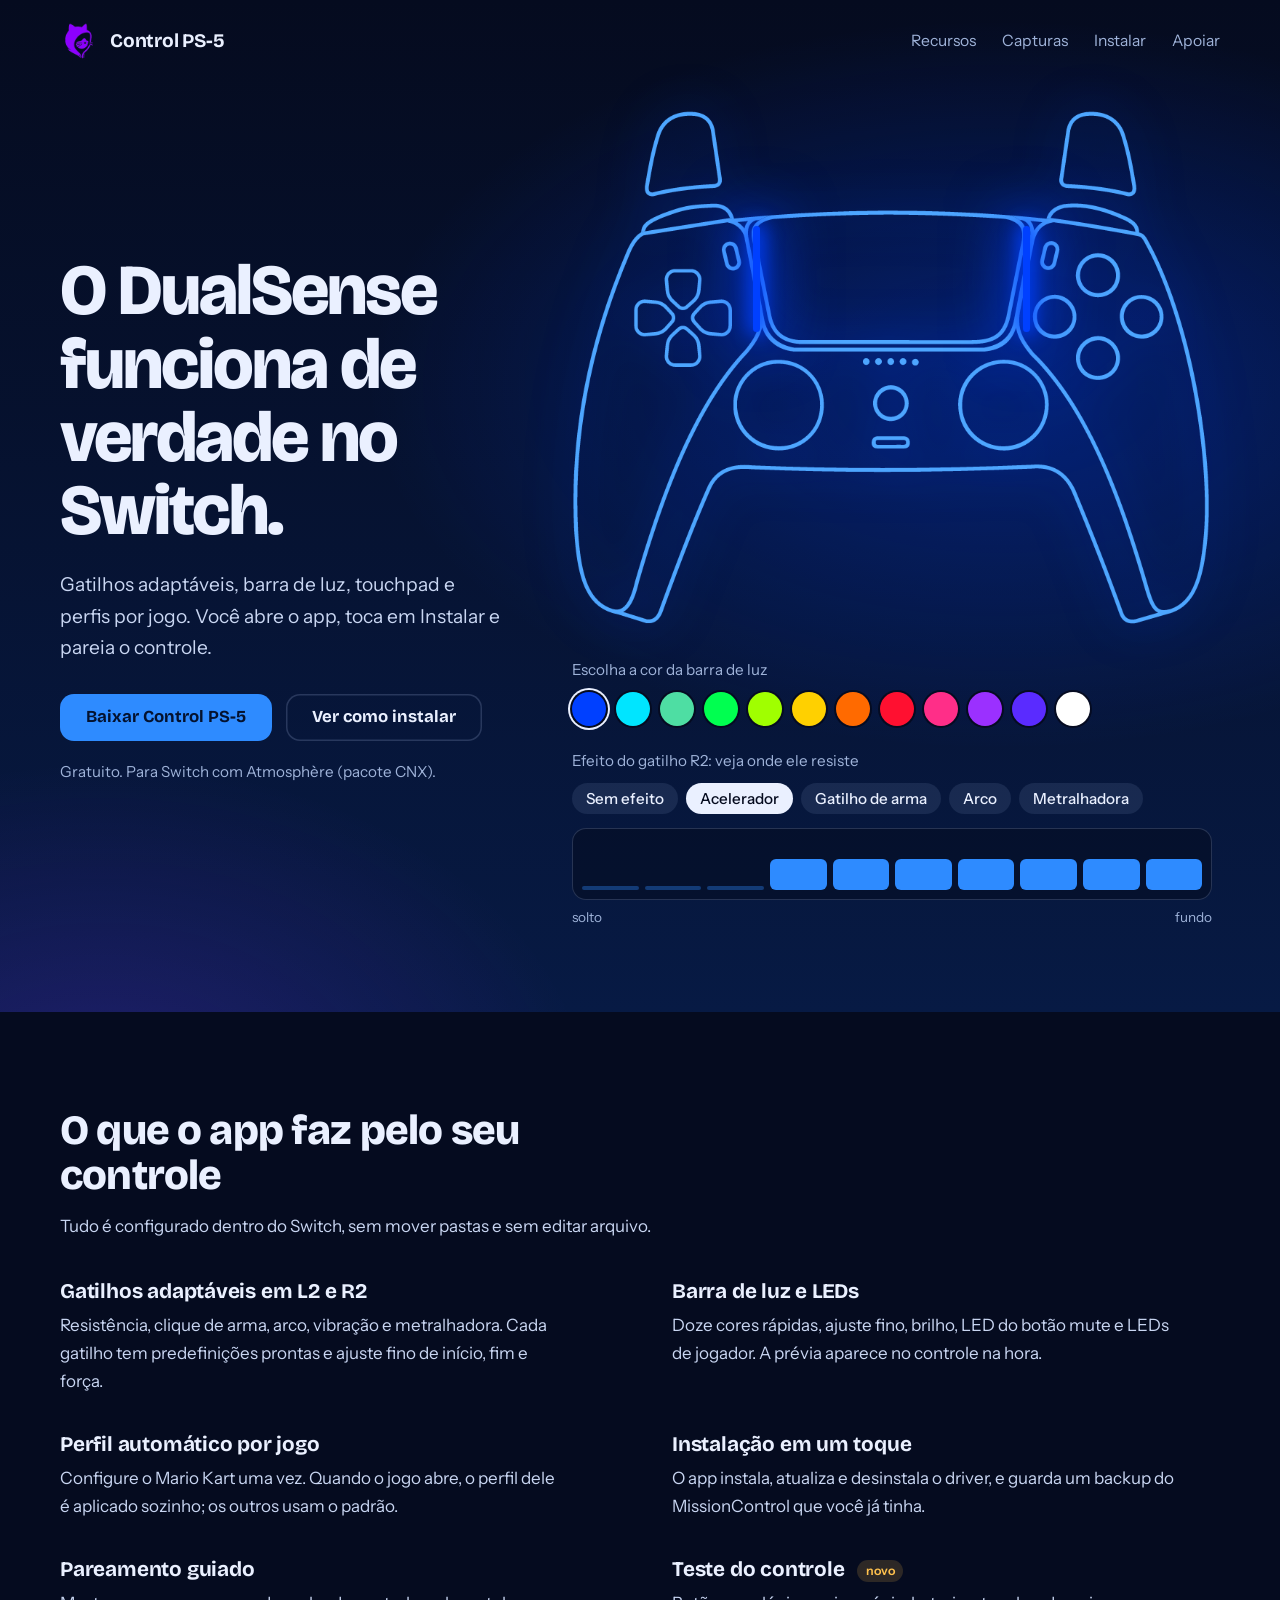
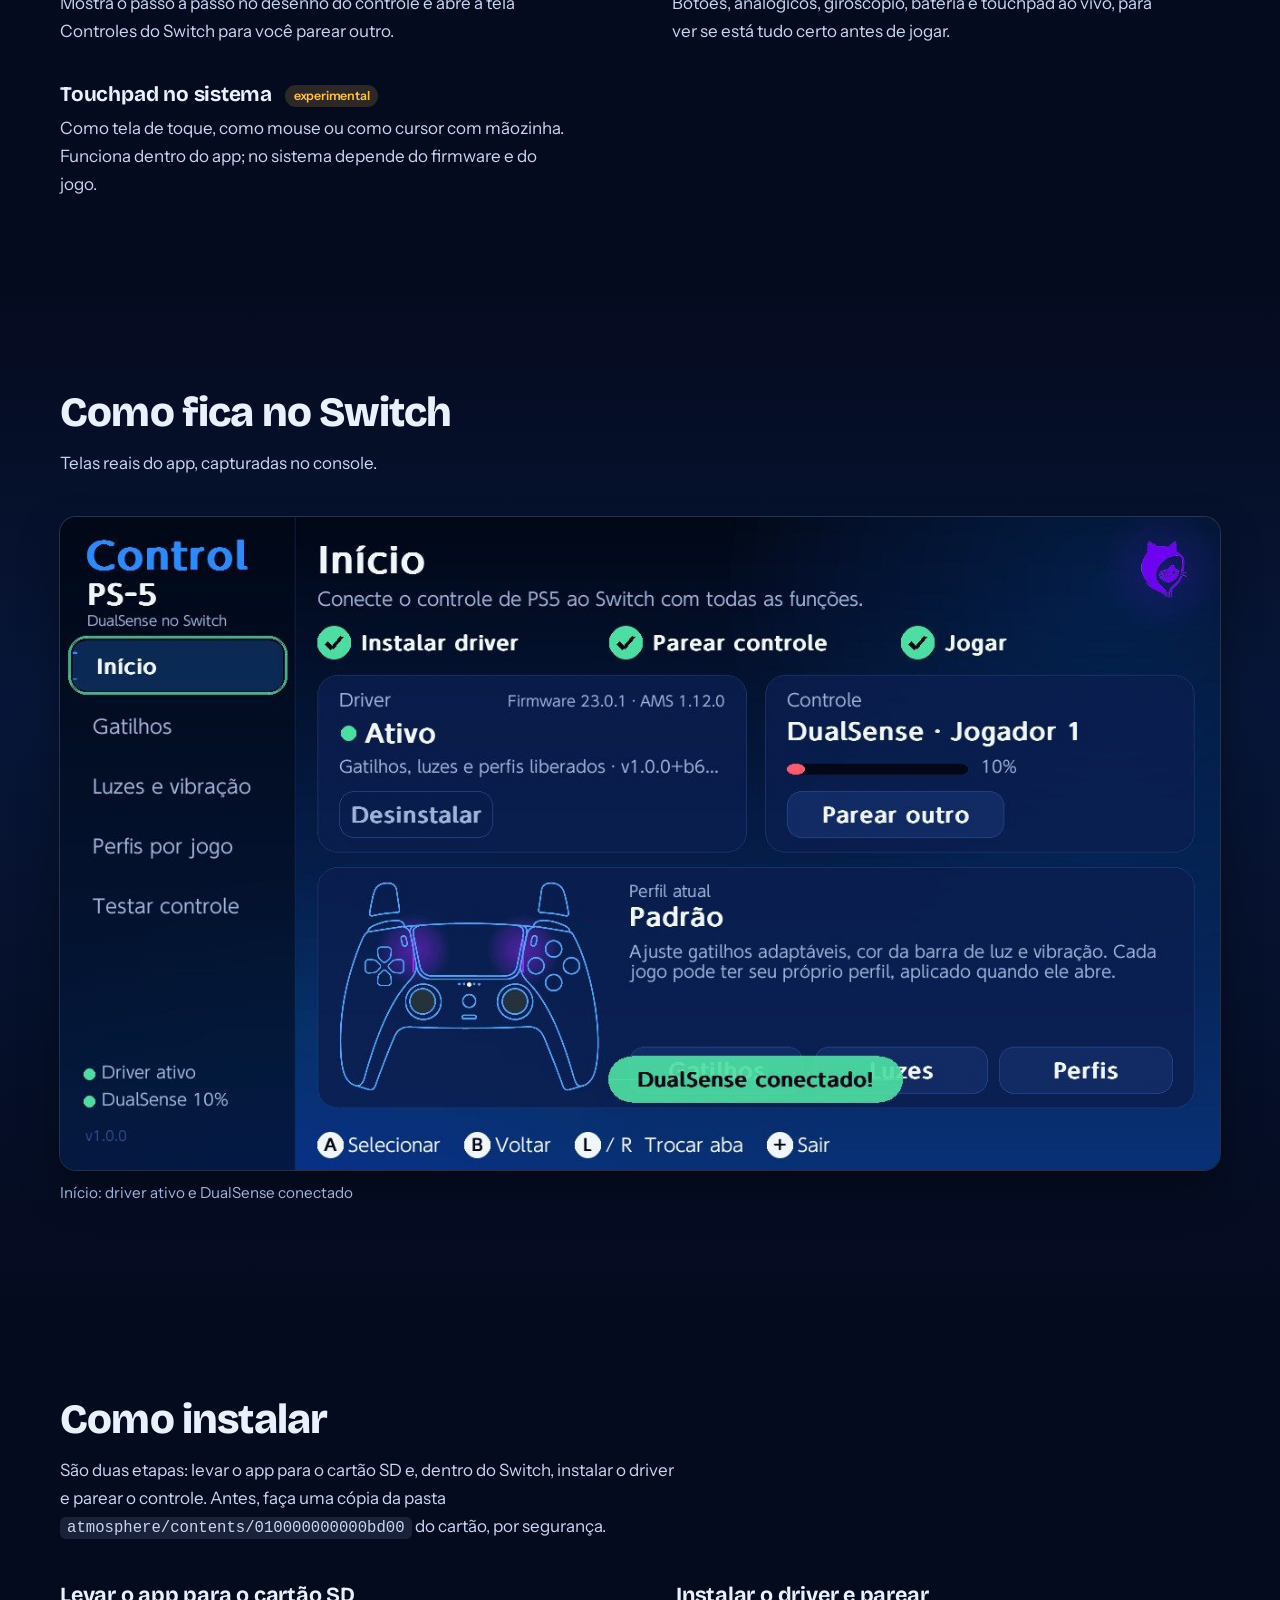
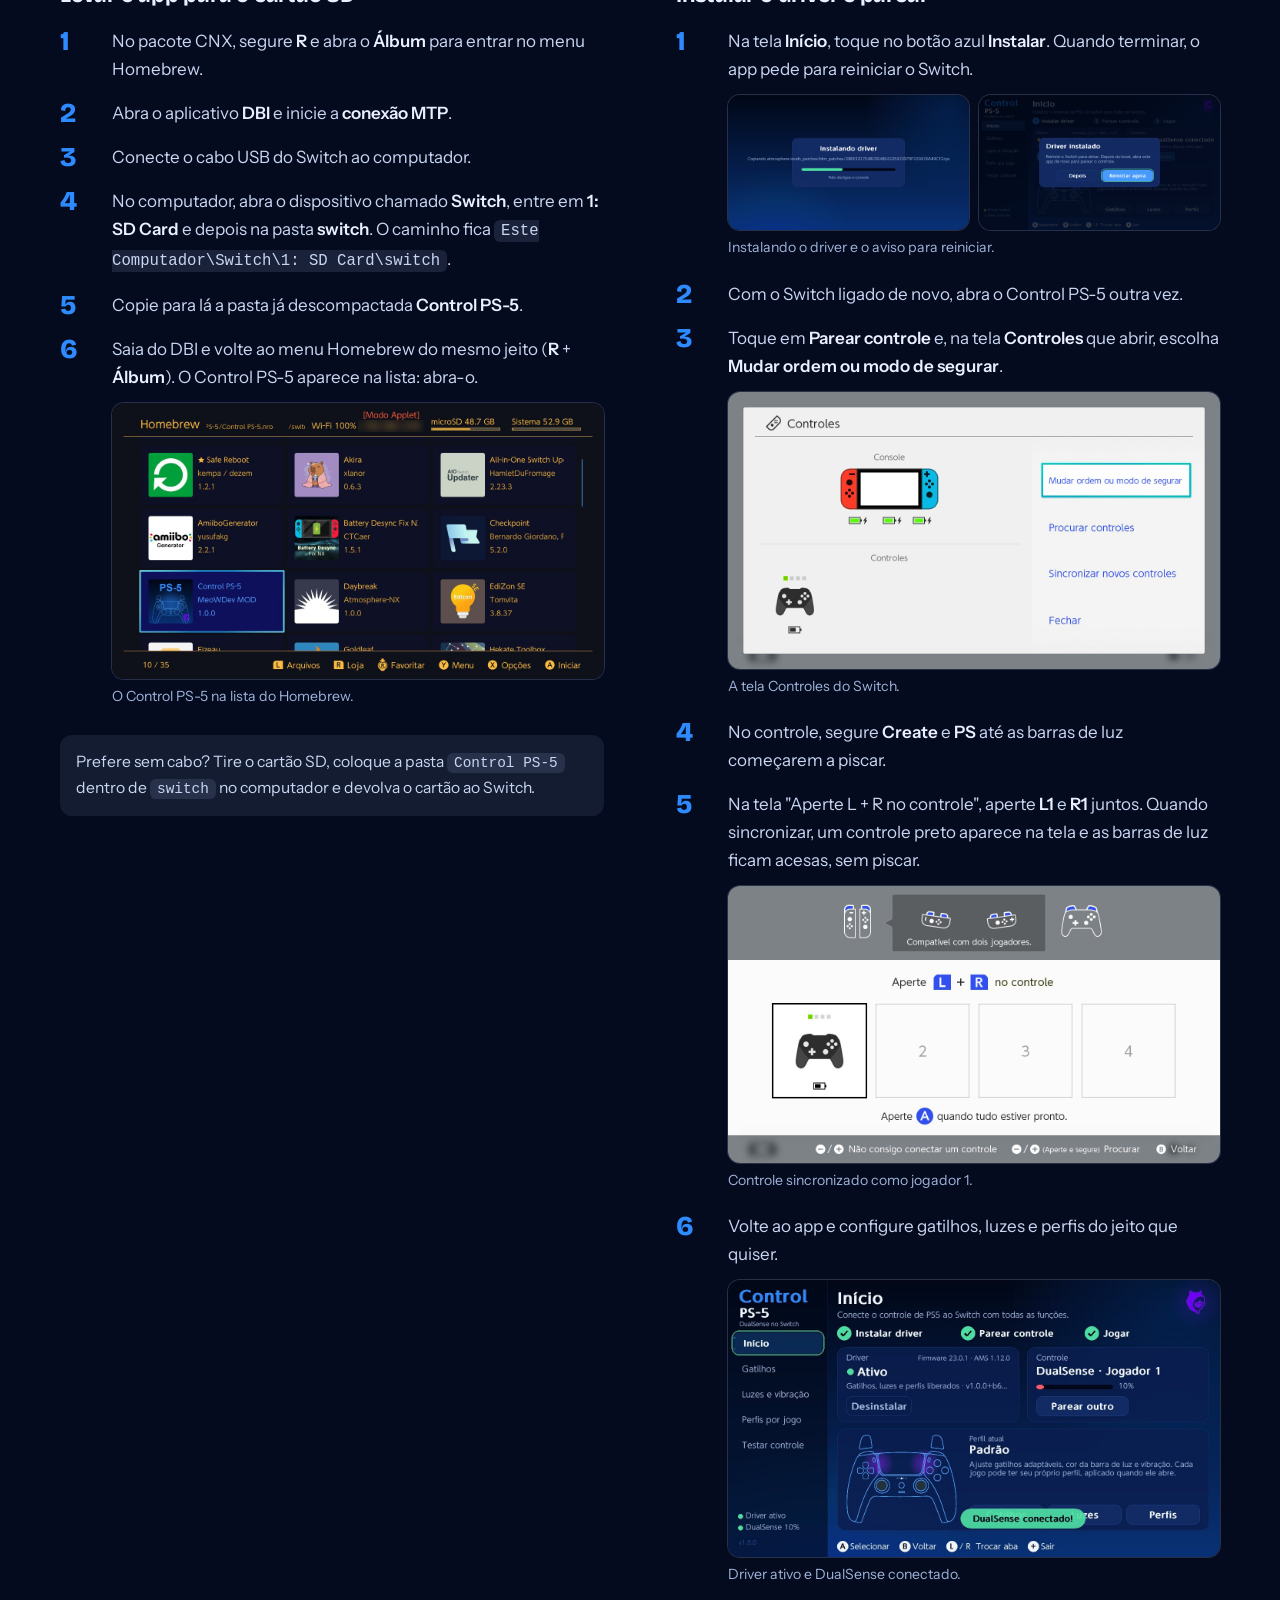
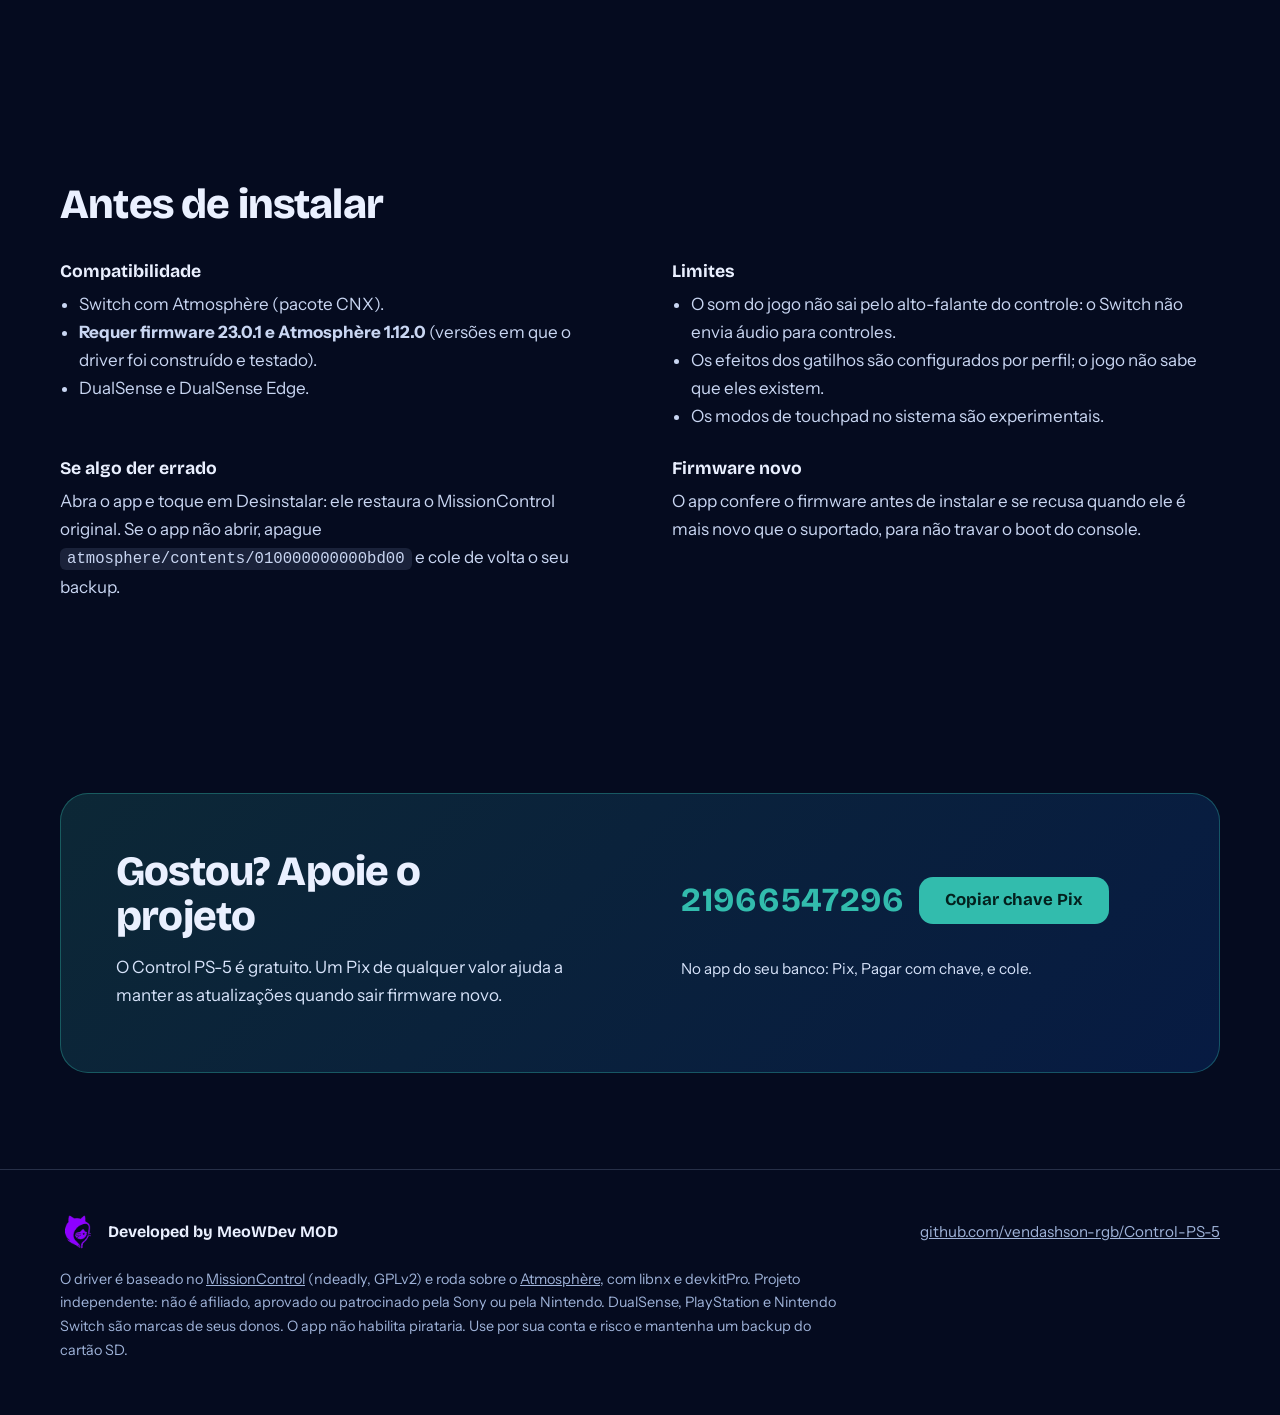
==== index.html @ 3eaf2b40 "Requisitos: firmware 23.0.1 e Atmosphere 1.12.0 em destaque Co-Authored-By: Claude Sonnet 5.5 <norep" ====
<!doctype html>
<html lang="pt-BR">
<head>
<meta charset="utf-8">
<meta name="viewport" content="width=device-width, initial-scale=1">
<title>Control PS-5 | DualSense no Nintendo Switch</title>
<meta name="description" content="App gratuito para usar o controle de PS5 (DualSense) no Switch com gatilhos adaptáveis, barra de luz, touchpad e perfis por jogo.">
<meta name="theme-color" content="#050B1F">
<meta property="og:title" content="Control PS-5: o DualSense funciona de verdade no Switch">
<meta property="og:description" content="Gatilhos adaptáveis, barra de luz, touchpad e perfis por jogo. Um app, um toque em Instalar.">
<meta property="og:type" content="website">
<meta property="og:image" content="assets/logo.png">
<link rel="icon" href="assets/logo.png">
<link rel="preconnect" href="https://fonts.googleapis.com">
<link rel="preconnect" href="https://fonts.gstatic.com" crossorigin>
<link href="https://fonts.googleapis.com/css2?family=Bricolage+Grotesque:opsz,wght@12..96,500;12..96,700;12..96,800&family=Instrument+Sans:wght@400;500;600&display=swap" rel="stylesheet">
<style>
  :root {
    --ink: #050B1F;
    --switch: #0A3277;
    --signal: #2E8BFF;
    --meow: #7B2FFF;
    --bone: #EAF0FF;
    --muted: #9FB3D9;
    --line: rgba(159, 179, 217, .22);
    --pix: #32BCAD;
    --bar: #0040FF;                 /* cor da barra de luz escolhida no topo */
    --display: "Bricolage Grotesque", "Segoe UI", system-ui, sans-serif;
    --text: "Instrument Sans", "Segoe UI", system-ui, sans-serif;
  }
  *, *::before, *::after { box-sizing: border-box; }
  html { scroll-behavior: smooth; }
  body {
    margin: 0;
    background: var(--ink);
    color: var(--bone);
    font: 400 1.0625rem/1.65 var(--text);
    -webkit-font-smoothing: antialiased;
  }
  a { color: inherit; }
  img { max-width: 100%; display: block; }
  :focus-visible { outline: 3px solid var(--signal); outline-offset: 3px; border-radius: 6px; }
  .wrap { width: min(1160px, 100% - 40px); margin-inline: auto; }

  /* ---------- Topo ---------- */
  .top {
    position: relative;
    background:
      radial-gradient(900px 520px at 78% 38%, color-mix(in srgb, var(--bar) 34%, transparent), transparent 70%),
      radial-gradient(700px 500px at 8% 110%, rgba(123, 47, 255, .22), transparent 70%),
      linear-gradient(180deg, #050B1F 0%, #071A44 100%);
    transition: background .5s ease;
    overflow: hidden;
  }
  .bar { display: flex; align-items: center; justify-content: space-between; padding-block: 22px; }
  .brand { display: flex; align-items: center; gap: 12px; text-decoration: none; font: 700 1.2rem/1 var(--display); letter-spacing: -.01em; }
  .brand img { width: 38px; height: 38px; }
  .bar nav { display: flex; gap: 26px; font-size: .98rem; }
  .bar nav a { text-decoration: none; color: var(--muted); }
  .bar nav a:hover { color: var(--bone); }

  .hero { display: grid; grid-template-columns: minmax(0, 5fr) minmax(0, 7fr); gap: 36px; align-items: center; padding-block: 28px 84px; }
  h1 {
    margin: 0 0 22px;
    font: 800 clamp(2.5rem, 5.6vw, 4.6rem)/1.02 var(--display);
    font-variation-settings: "opsz" 96;
    letter-spacing: -.028em;
  }
  .lead { margin: 0 0 30px; max-width: 34ch; font-size: 1.2rem; color: #c9d6f2; }
  .cta { display: flex; flex-wrap: wrap; gap: 14px; align-items: center; }
  .btn {
    display: inline-flex; align-items: center; gap: 10px;
    padding: 15px 26px; border-radius: 14px;
    font: 700 1.05rem/1 var(--display); text-decoration: none; border: 0; cursor: pointer;
    transition: transform .12s ease, background-color .2s ease;
  }
  .btn:active { transform: translateY(1px) scale(.99); }
  .btn.primary { background: var(--signal); color: #04122f; }
  .btn.primary:hover { background: #5aa5ff; }
  .btn.quiet { background: transparent; color: var(--bone); box-shadow: inset 0 0 0 1.5px var(--line); }
  .btn.quiet:hover { box-shadow: inset 0 0 0 1.5px var(--muted); }
  .note { margin: 18px 0 0; font-size: .95rem; color: var(--muted); }

  .stage { position: relative; }
  .pad { position: relative; width: 100%; max-width: 640px; margin-inline: auto; }
  .pad img.outline { width: 100%; height: auto; filter: drop-shadow(0 0 22px color-mix(in srgb, var(--bar) 55%, transparent)); transition: filter .4s ease; }
  /* As duas faixas de luz ao lado do touchpad (posições do desenho 880x713) */
  .lb { position: absolute; top: 22.4%; height: 20.4%; width: 1.1%; border-radius: 99px;
        background: var(--bar); box-shadow: 0 0 18px 4px var(--bar), 0 0 60px 14px color-mix(in srgb, var(--bar) 60%, transparent);
        transition: background-color .3s ease, box-shadow .3s ease; }
  .lb.l { left: 28.2%; } .lb.r { left: 70.4%; }
  .pad.off .lb { opacity: .08; box-shadow: none; }

  .tools { display: grid; gap: 22px; max-width: 640px; margin: 28px auto 0; }
  .tool-label { display: block; margin: 0 0 10px; font-size: .95rem; color: var(--muted); }
  .swatches { display: flex; flex-wrap: wrap; gap: 10px; }
  .sw { width: 34px; height: 34px; border-radius: 50%; border: 0; padding: 0; cursor: pointer;
        background: var(--c); box-shadow: 0 0 0 2px rgba(5, 11, 31, .9), 0 0 0 4px transparent; transition: box-shadow .15s ease, transform .15s ease; }
  .sw:hover { transform: scale(1.08); }
  .sw[aria-pressed="true"] { box-shadow: 0 0 0 2px var(--ink), 0 0 0 4px var(--bone); }

  .presets { display: flex; flex-wrap: wrap; gap: 8px; margin-bottom: 14px; }
  .chip { padding: 8px 14px; border-radius: 99px; border: 0; cursor: pointer; font: 500 .95rem/1 var(--text);
          background: rgba(159, 179, 217, .12); color: var(--bone); transition: background-color .15s ease; }
  .chip:hover { background: rgba(159, 179, 217, .22); }
  .chip[aria-pressed="true"] { background: var(--bone); color: var(--ink); }
  .travel { display: grid; grid-template-columns: repeat(10, 1fr); gap: 6px; height: 72px; align-items: end;
            padding: 10px; border-radius: 14px; background: rgba(5, 11, 31, .55); box-shadow: inset 0 0 0 1px var(--line); }
  .travel span { display: block; border-radius: 6px; background: var(--signal); height: 8%; opacity: .35;
                 transition: height .35s cubic-bezier(.2, 0, 0, 1), opacity .25s ease, background-color .25s ease; }
  .travel span.on { opacity: 1; }
  .travel-ends { display: flex; justify-content: space-between; margin-top: 6px; font-size: .85rem; color: var(--muted); }

  /* ---------- Seções ---------- */
  section { padding-block: clamp(56px, 8vw, 96px); }
  h2 { margin: 0 0 14px; font: 800 clamp(1.8rem, 3.4vw, 2.6rem)/1.08 var(--display); letter-spacing: -.02em; max-width: 20ch; }
  .sub { margin: 0 0 40px; max-width: 56ch; color: #c9d6f2; }

  .features { display: grid; grid-template-columns: repeat(2, minmax(0, 1fr)); gap: 38px 64px; }
  .features h3 { margin: 0 0 6px; font: 700 1.3rem/1.2 var(--display); letter-spacing: -.01em; }
  .features p { margin: 0; color: #c9d6f2; max-width: 46ch; }
  .tag { display: inline-block; margin-left: 8px; padding: 2px 9px; border-radius: 99px; font: 600 .78rem/1.5 var(--text);
         vertical-align: middle; background: rgba(255, 193, 77, .16); color: #ffc14d; }

  #capturas { background: linear-gradient(180deg, transparent, rgba(10, 50, 119, .28) 40%, transparent); }
  .shots { display: grid; grid-template-columns: repeat(auto-fit, minmax(300px, 1fr)); gap: 22px; }
  .shots figure { margin: 0; }
  .shots img { width: 100%; aspect-ratio: 16 / 9; object-fit: cover; border-radius: 16px; box-shadow: 0 0 0 1px var(--line), 0 18px 40px rgba(0, 0, 0, .35); }
  .shots figcaption { margin-top: 10px; font-size: .95rem; color: var(--muted); }

  .guide { display: grid; grid-template-columns: repeat(2, minmax(0, 1fr)); gap: 44px 72px; }
  .guide h3 { margin: 0 0 18px; font: 700 1.35rem/1.25 var(--display); letter-spacing: -.01em; }
  .guide ol { list-style: none; margin: 0; padding: 0; counter-reset: step; display: grid; gap: 16px; }
  .guide li { counter-increment: step; position: relative; padding-left: 52px; color: #c9d6f2; }
  .guide li::before { content: counter(step); position: absolute; left: 0; top: -2px; width: 36px; text-align: left;
                      font: 800 1.7rem/1.2 var(--display); color: var(--signal); }
  .guide li strong { color: var(--bone); font-weight: 600; }
  .fig { margin: 12px 0 4px; }
  .fig img { width: 100%; height: auto; aspect-ratio: 16 / 9; object-fit: cover; border-radius: 12px; box-shadow: 0 0 0 1px var(--line); }
  .fig figcaption { margin-top: 6px; font-size: .88rem; color: var(--muted); }
  .fig.two { display: grid; grid-template-columns: repeat(2, minmax(0, 1fr)); gap: 10px; }
  .fig.two figcaption { grid-column: 1 / -1; margin-top: -4px; }
  .guide .alt { margin: 22px 0 0; padding: 14px 16px; border-radius: 12px; background: rgba(159, 179, 217, .1); color: #c9d6f2; font-size: .98rem; }
  code { font-family: ui-monospace, "Cascadia Mono", Consolas, monospace; font-size: .92em; padding: 2px 7px; border-radius: 6px; background: rgba(159, 179, 217, .14); }

  .facts { display: grid; grid-template-columns: repeat(2, minmax(0, 1fr)); gap: 28px 64px; }
  .facts h3 { margin: 0 0 6px; font: 700 1.1rem/1.3 var(--display); }
  .facts p, .facts ul { margin: 0; color: #c9d6f2; }
  .facts ul { padding-left: 1.1em; }

  .support {
    border-radius: 28px; padding: clamp(28px, 5vw, 56px);
    background: linear-gradient(135deg, rgba(50, 188, 173, .16), rgba(10, 50, 119, .4));
    box-shadow: inset 0 0 0 1px rgba(50, 188, 173, .35);
    display: grid; grid-template-columns: minmax(0, 1.1fr) minmax(0, 1fr); gap: 34px; align-items: center;
  }
  .support h2 { max-width: 16ch; }
  .support p { margin: 0 0 8px; color: #d7e3fa; max-width: 44ch; }
  .pix-key { display: flex; align-items: center; gap: 14px; flex-wrap: wrap; }
  .pix-num { font: 700 clamp(1.6rem, 3.2vw, 2.1rem)/1 var(--display); letter-spacing: .02em; color: var(--pix); }
  .btn.pix { background: var(--pix); color: #03211e; }
  .btn.pix:hover { background: #5fd4c7; }
  .pix-help { margin-top: 14px; font-size: .95rem; color: var(--muted); }
  .toast { margin-top: 12px; min-height: 1.4em; font-weight: 600; color: var(--pix); }

  footer { padding-block: 44px 56px; border-top: 1px solid var(--line); color: var(--muted); font-size: .95rem; }
  footer .row { display: flex; flex-wrap: wrap; gap: 18px 36px; justify-content: space-between; align-items: center; }
  footer .who { display: flex; align-items: center; gap: 12px; color: var(--bone); font: 700 1rem/1.2 var(--display); }
  footer .who img { width: 36px; height: 36px; }
  footer p { margin: 18px 0 0; max-width: 78ch; font-size: .9rem; }

  @media (max-width: 920px) {
    .hero { grid-template-columns: 1fr; padding-bottom: 56px; }
    .lead { max-width: 46ch; }
    .features, .facts, .support { grid-template-columns: 1fr; }
    .guide { grid-template-columns: 1fr; }
  }
  @media (max-width: 560px) {
    .bar nav { display: none; }
    .btn { width: 100%; justify-content: center; }
  }
  @media (prefers-reduced-motion: reduce) {
    html { scroll-behavior: auto; }
    * { transition: none !important; }
  }
</style>
</head>
<body>

<header class="top">
  <div class="wrap">
    <div class="bar">
      <a class="brand" href="#"><img src="assets/logo.png" alt="" width="38" height="38">Control PS-5</a>
      <nav aria-label="Seções">
        <a href="#recursos">Recursos</a>
        <a href="#capturas">Capturas</a>
        <a href="#instalar">Instalar</a>
        <a href="#apoiar">Apoiar</a>
      </nav>
    </div>

    <div class="hero">
      <div>
        <h1>O DualSense funciona de verdade no Switch.</h1>
        <p class="lead">Gatilhos adaptáveis, barra de luz, touchpad e perfis por jogo. Você abre o app, toca em Instalar e pareia o controle.</p>
        <div class="cta">
          <a class="btn primary" href="https://github.com/vendashson-rgb/Control-PS-5/releases/latest/download/Control-PS-5.zip">Baixar Control PS-5</a>
          <a class="btn quiet" href="#instalar">Ver como instalar</a>
        </div>
        <p class="note">Gratuito. Para Switch com Atmosphère (pacote CNX).</p>
      </div>

      <div class="stage">
        <div class="pad" id="pad">
          <img class="outline" src="assets/controller.png" alt="Desenho do controle DualSense com a barra de luz acesa" width="880" height="713">
          <span class="lb l" aria-hidden="true"></span>
          <span class="lb r" aria-hidden="true"></span>
        </div>

        <div class="tools">
          <div>
            <span class="tool-label" id="lbl-color">Escolha a cor da barra de luz</span>
            <div class="swatches" id="swatches" role="group" aria-labelledby="lbl-color"></div>
          </div>
          <div>
            <span class="tool-label" id="lbl-trigger">Efeito do gatilho R2: veja onde ele resiste</span>
            <div class="presets" id="presets" role="group" aria-labelledby="lbl-trigger"></div>
            <div class="travel" id="travel" aria-hidden="true"></div>
            <div class="travel-ends"><span>solto</span><span>fundo</span></div>
          </div>
        </div>
      </div>
    </div>
  </div>
</header>

<main>
  <section id="recursos">
    <div class="wrap">
      <h2>O que o app faz pelo seu controle</h2>
      <p class="sub">Tudo é configurado dentro do Switch, sem mover pastas e sem editar arquivo.</p>
      <div class="features">
        <div>
          <h3>Gatilhos adaptáveis em L2 e R2</h3>
          <p>Resistência, clique de arma, arco, vibração e metralhadora. Cada gatilho tem predefinições prontas e ajuste fino de início, fim e força.</p>
        </div>
        <div>
          <h3>Barra de luz e LEDs</h3>
          <p>Doze cores rápidas, ajuste fino, brilho, LED do botão mute e LEDs de jogador. A prévia aparece no controle na hora.</p>
        </div>
        <div>
          <h3>Perfil automático por jogo</h3>
          <p>Configure o Mario Kart uma vez. Quando o jogo abre, o perfil dele é aplicado sozinho; os outros usam o padrão.</p>
        </div>
        <div>
          <h3>Instalação em um toque</h3>
          <p>O app instala, atualiza e desinstala o driver, e guarda um backup do MissionControl que você já tinha.</p>
        </div>
        <div>
          <h3>Pareamento guiado</h3>
          <p>Mostra o passo a passo no desenho do controle e abre a tela Controles do Switch para você parear outro.</p>
        </div>
        <div>
          <h3>Teste do controle <span class="tag">novo</span></h3>
          <p>Botões, analógicos, giroscópio, bateria e touchpad ao vivo, para ver se está tudo certo antes de jogar.</p>
        </div>
        <div>
          <h3>Touchpad no sistema <span class="tag">experimental</span></h3>
          <p>Como tela de toque, como mouse ou como cursor com mãozinha. Funciona dentro do app; no sistema depende do firmware e do jogo.</p>
        </div>
      </div>
    </div>
  </section>

  <section id="capturas" hidden>
    <div class="wrap">
      <h2>Como fica no Switch</h2>
      <p class="sub">Telas reais do app, capturadas no console.</p>
      <div class="shots" id="shots"></div>
    </div>
  </section>

  <section id="instalar">
    <div class="wrap">
      <h2>Como instalar</h2>
      <p class="sub">São duas etapas: levar o app para o cartão SD e, dentro do Switch, instalar o driver e parear o controle. Antes, faça uma cópia da pasta <code>atmosphere/contents/010000000000bd00</code> do cartão, por segurança.</p>

      <div class="guide">
        <div>
          <h3>Levar o app para o cartão SD</h3>
          <ol>
            <li>No pacote CNX, segure <strong>R</strong> e abra o <strong>Álbum</strong> para entrar no menu Homebrew.</li>
            <li>Abra o aplicativo <strong>DBI</strong> e inicie a <strong>conexão MTP</strong>.</li>
            <li>Conecte o cabo USB do Switch ao computador.</li>
            <li>No computador, abra o dispositivo chamado <strong>Switch</strong>, entre em <strong>1: SD Card</strong> e depois na pasta <strong>switch</strong>. O caminho fica <code>Este Computador\Switch\1: SD Card\switch</code>.</li>
            <li>Copie para lá a pasta já descompactada <strong>Control PS-5</strong>.</li>
            <li>Saia do DBI e volte ao menu Homebrew do mesmo jeito (<strong>R</strong> + <strong>Álbum</strong>). O Control PS-5 aparece na lista: abra-o.
              <figure class="fig"><img src="assets/screens/homebrew.jpg" alt="Lista do Homebrew com o Control PS-5 selecionado" loading="lazy"><figcaption>O Control PS-5 na lista do Homebrew.</figcaption></figure>
            </li>
          </ol>
          <p class="alt">Prefere sem cabo? Tire o cartão SD, coloque a pasta <code>Control PS-5</code> dentro de <code>switch</code> no computador e devolva o cartão ao Switch.</p>
        </div>

        <div>
          <h3>Instalar o driver e parear</h3>
          <ol>
            <li>Na tela <strong>Início</strong>, toque no botão azul <strong>Instalar</strong>. Quando terminar, o app pede para reiniciar o Switch.
              <figure class="fig two">
                <img src="assets/screens/instalando.jpg" alt="Tela Instalando driver com barra de progresso" loading="lazy">
                <img src="assets/screens/reiniciar.jpg" alt="Aviso Driver instalado pedindo para reiniciar o Switch" loading="lazy">
                <figcaption>Instalando o driver e o aviso para reiniciar.</figcaption>
              </figure>
            </li>
            <li>Com o Switch ligado de novo, abra o Control PS-5 outra vez.</li>
            <li>Toque em <strong>Parear controle</strong> e, na tela <strong>Controles</strong> que abrir, escolha <strong>Mudar ordem ou modo de segurar</strong>.
              <figure class="fig"><img src="assets/screens/controles.jpg" alt="Tela Controles do Switch com a opção Mudar ordem ou modo de segurar selecionada" loading="lazy"><figcaption>A tela Controles do Switch.</figcaption></figure>
            </li>
            <li>No controle, segure <strong>Create</strong> e <strong>PS</strong> até as barras de luz começarem a piscar.</li>
            <li>Na tela "Aperte L + R no controle", aperte <strong>L1</strong> e <strong>R1</strong> juntos. Quando sincronizar, um controle preto aparece na tela e as barras de luz ficam acesas, sem piscar.
              <figure class="fig"><img src="assets/screens/sincronizar.jpg" alt="Tela pedindo para apertar L e R no controle, com um controle preto no jogador 1" loading="lazy"><figcaption>Controle sincronizado como jogador 1.</figcaption></figure>
            </li>
            <li>Volte ao app e configure gatilhos, luzes e perfis do jeito que quiser.
              <figure class="fig"><img src="assets/screens/inicio.jpg" alt="Tela Início do app com o driver ativo e o DualSense conectado" loading="lazy"><figcaption>Driver ativo e DualSense conectado.</figcaption></figure>
            </li>
          </ol>
        </div>
      </div>
    </div>
  </section>

  <section id="requisitos">
    <div class="wrap">
      <h2>Antes de instalar</h2>
      <div class="facts" style="margin-top: 34px;">
        <div>
          <h3>Compatibilidade</h3>
          <ul>
            <li>Switch com Atmosphère (pacote CNX).</li>
            <li><strong>Requer firmware 23.0.1 e Atmosphère 1.12.0</strong> (versões em que o driver foi construído e testado).</li>
            <li>DualSense e DualSense Edge.</li>
          </ul>
        </div>
        <div>
          <h3>Limites</h3>
          <ul>
            <li>O som do jogo não sai pelo alto-falante do controle: o Switch não envia áudio para controles.</li>
            <li>Os efeitos dos gatilhos são configurados por perfil; o jogo não sabe que eles existem.</li>
            <li>Os modos de touchpad no sistema são experimentais.</li>
          </ul>
        </div>
        <div>
          <h3>Se algo der errado</h3>
          <p>Abra o app e toque em Desinstalar: ele restaura o MissionControl original. Se o app não abrir, apague <code>atmosphere/contents/010000000000bd00</code> e cole de volta o seu backup.</p>
        </div>
        <div>
          <h3>Firmware novo</h3>
          <p>O app confere o firmware antes de instalar e se recusa quando ele é mais novo que o suportado, para não travar o boot do console.</p>
        </div>
      </div>
    </div>
  </section>

  <section id="apoiar">
    <div class="wrap">
      <div class="support">
        <div>
          <h2>Gostou? Apoie o projeto</h2>
          <p>O Control PS-5 é gratuito. Um Pix de qualquer valor ajuda a manter as atualizações quando sair firmware novo.</p>
        </div>
        <div>
          <div class="pix-key">
            <span class="pix-num" id="pixnum">21966547296</span>
            <button class="btn pix" type="button" id="copy">Copiar chave Pix</button>
          </div>
          <p class="toast" id="toast" role="status" aria-live="polite"></p>
          <p class="pix-help">No app do seu banco: Pix, Pagar com chave, e cole.</p>
        </div>
      </div>
    </div>
  </section>
</main>

<footer>
  <div class="wrap">
    <div class="row">
      <div class="who"><img src="assets/logo.png" alt="" width="36" height="36">Developed by MeoWDev MOD</div>
      <a href="https://github.com/vendashson-rgb/Control-PS-5">github.com/vendashson-rgb/Control-PS-5</a>
    </div>
    <p>
      O driver é baseado no <a href="https://github.com/ndeadly/MissionControl">MissionControl</a> (ndeadly, GPLv2) e roda sobre o
      <a href="https://github.com/Atmosphere-NX/Atmosphere">Atmosphère</a>, com libnx e devkitPro. Projeto independente: não é afiliado,
      aprovado ou patrocinado pela Sony ou pela Nintendo. DualSense, PlayStation e Nintendo Switch são marcas de seus donos.
      O app não habilita pirataria. Use por sua conta e risco e mantenha um backup do cartão SD.
    </p>
  </div>
</footer>

<script>
(function () {
  var root = document.documentElement;
  var pad = document.getElementById('pad');

  /* ---- cores da barra de luz (as mesmas 12 do app) ---- */
  var colors = [
    ['Azul', '#0040FF'], ['Ciano', '#00E5FF'], ['Verde-água', '#4EDEA3'], ['Verde', '#00FF50'],
    ['Lima', '#A0FF00'], ['Amarelo', '#FFD000'], ['Laranja', '#FF6A00'], ['Vermelho', '#FF1030'],
    ['Rosa', '#FF2E88'], ['Violeta', '#9B30FF'], ['Índigo', '#5A2BFF'], ['Branco', '#FFFFFF']
  ];
  var swatches = document.getElementById('swatches');
  colors.forEach(function (c, i) {
    var b = document.createElement('button');
    b.type = 'button';
    b.className = 'sw';
    b.style.setProperty('--c', c[1]);
    b.setAttribute('aria-label', c[0]);
    b.setAttribute('aria-pressed', i === 0 ? 'true' : 'false');
    b.addEventListener('click', function () {
      root.style.setProperty('--bar', c[1]);
      swatches.querySelectorAll('.sw').forEach(function (s) { s.setAttribute('aria-pressed', 'false'); });
      b.setAttribute('aria-pressed', 'true');
    });
    swatches.appendChild(b);
  });

  /* ---- curso do gatilho: altura (0..1) por zona, como na tela de Gatilhos do app ---- */
  var presets = [
    { name: 'Sem efeito',      zones: [0, 0, 0, 0, 0, 0, 0, 0, 0, 0] },
    { name: 'Acelerador',      zones: [0, 0, 0, .55, .55, .55, .55, .55, .55, .55] },
    { name: 'Gatilho de arma', zones: [0, 0, .8, .8, .8, .8, 0, 0, 0, 0], accent: 5 },
    { name: 'Arco',            zones: [0, .15, .3, .45, .6, .75, .9, 0, 0, 0] },
    { name: 'Metralhadora',    zones: [0, .9, .35, .9, .35, .9, .35, .9, .35, .9], pulse: true }
  ];
  var travel = document.getElementById('travel');
  var presetBox = document.getElementById('presets');
  var bars = [];
  for (var i = 0; i < 10; i++) { var s = document.createElement('span'); travel.appendChild(s); bars.push(s); }

  var reduce = window.matchMedia('(prefers-reduced-motion: reduce)').matches;
  var timer = null, phase = 0;

  function paint(zones, accent) {
    bars.forEach(function (bar, idx) {
      var v = zones[idx];
      bar.style.height = (8 + v * 92) + '%';
      bar.classList.toggle('on', v > 0);
      bar.style.backgroundColor = (accent === idx) ? '#FFC14D' : '';
    });
  }
  function select(idx) {
    var p = presets[idx];
    presetBox.querySelectorAll('.chip').forEach(function (c, i) { c.setAttribute('aria-pressed', i === idx ? 'true' : 'false'); });
    clearInterval(timer);
    paint(p.zones, p.accent);
    if (p.pulse && !reduce) {
      phase = 0;
      timer = setInterval(function () {
        phase ^= 1;
        paint(p.zones.map(function (v, z) { return v === 0 ? 0 : ((z + phase) % 2 ? .9 : .35); }));
      }, 260);
    }
  }
  presets.forEach(function (p, idx) {
    var b = document.createElement('button');
    b.type = 'button';
    b.className = 'chip';
    b.textContent = p.name;
    b.setAttribute('aria-pressed', 'false');
    b.addEventListener('click', function () { select(idx); });
    presetBox.appendChild(b);
  });
  select(1);

  /* ---- capturas: mostra só as que existem em assets/screens ---- */
  var shots = [
    ['inicio.jpg', 'Início: driver ativo e DualSense conectado'],
    ['gatilhos.jpg', 'Gatilhos adaptáveis de L2 e R2'],
    ['luzes.jpg', 'Barra de luz, vibração e touchpad'],
    ['abertura.jpg', 'Tela de abertura do app']
  ];
  var section = document.getElementById('capturas');
  var grid = document.getElementById('shots');
  var found = 0;
  shots.forEach(function (s) {
    var img = new Image();
    img.alt = s[1];
    img.loading = 'lazy';
    img.onload = function () {
      var fig = document.createElement('figure');
      var cap = document.createElement('figcaption');
      cap.textContent = s[1];
      fig.appendChild(img);
      fig.appendChild(cap);
      grid.appendChild(fig);
      found++;
      section.hidden = false;
    };
    img.src = 'assets/screens/' + s[0];
  });

  /* ---- copiar chave Pix ---- */
  var toast = document.getElementById('toast');
  document.getElementById('copy').addEventListener('click', function () {
    var key = document.getElementById('pixnum').textContent.trim();
    function done() { toast.textContent = 'Chave Pix copiada.'; setTimeout(function () { toast.textContent = ''; }, 3500); }
    if (navigator.clipboard && window.isSecureContext) {
      navigator.clipboard.writeText(key).then(done, function () { toast.textContent = 'Selecione e copie: ' + key; });
    } else {
      var t = document.createElement('textarea');
      t.value = key; document.body.appendChild(t); t.select();
      try { document.execCommand('copy'); done(); } catch (e) { toast.textContent = 'Selecione e copie: ' + key; }
      document.body.removeChild(t);
    }
  });
})();
</script>
</body>
</html>
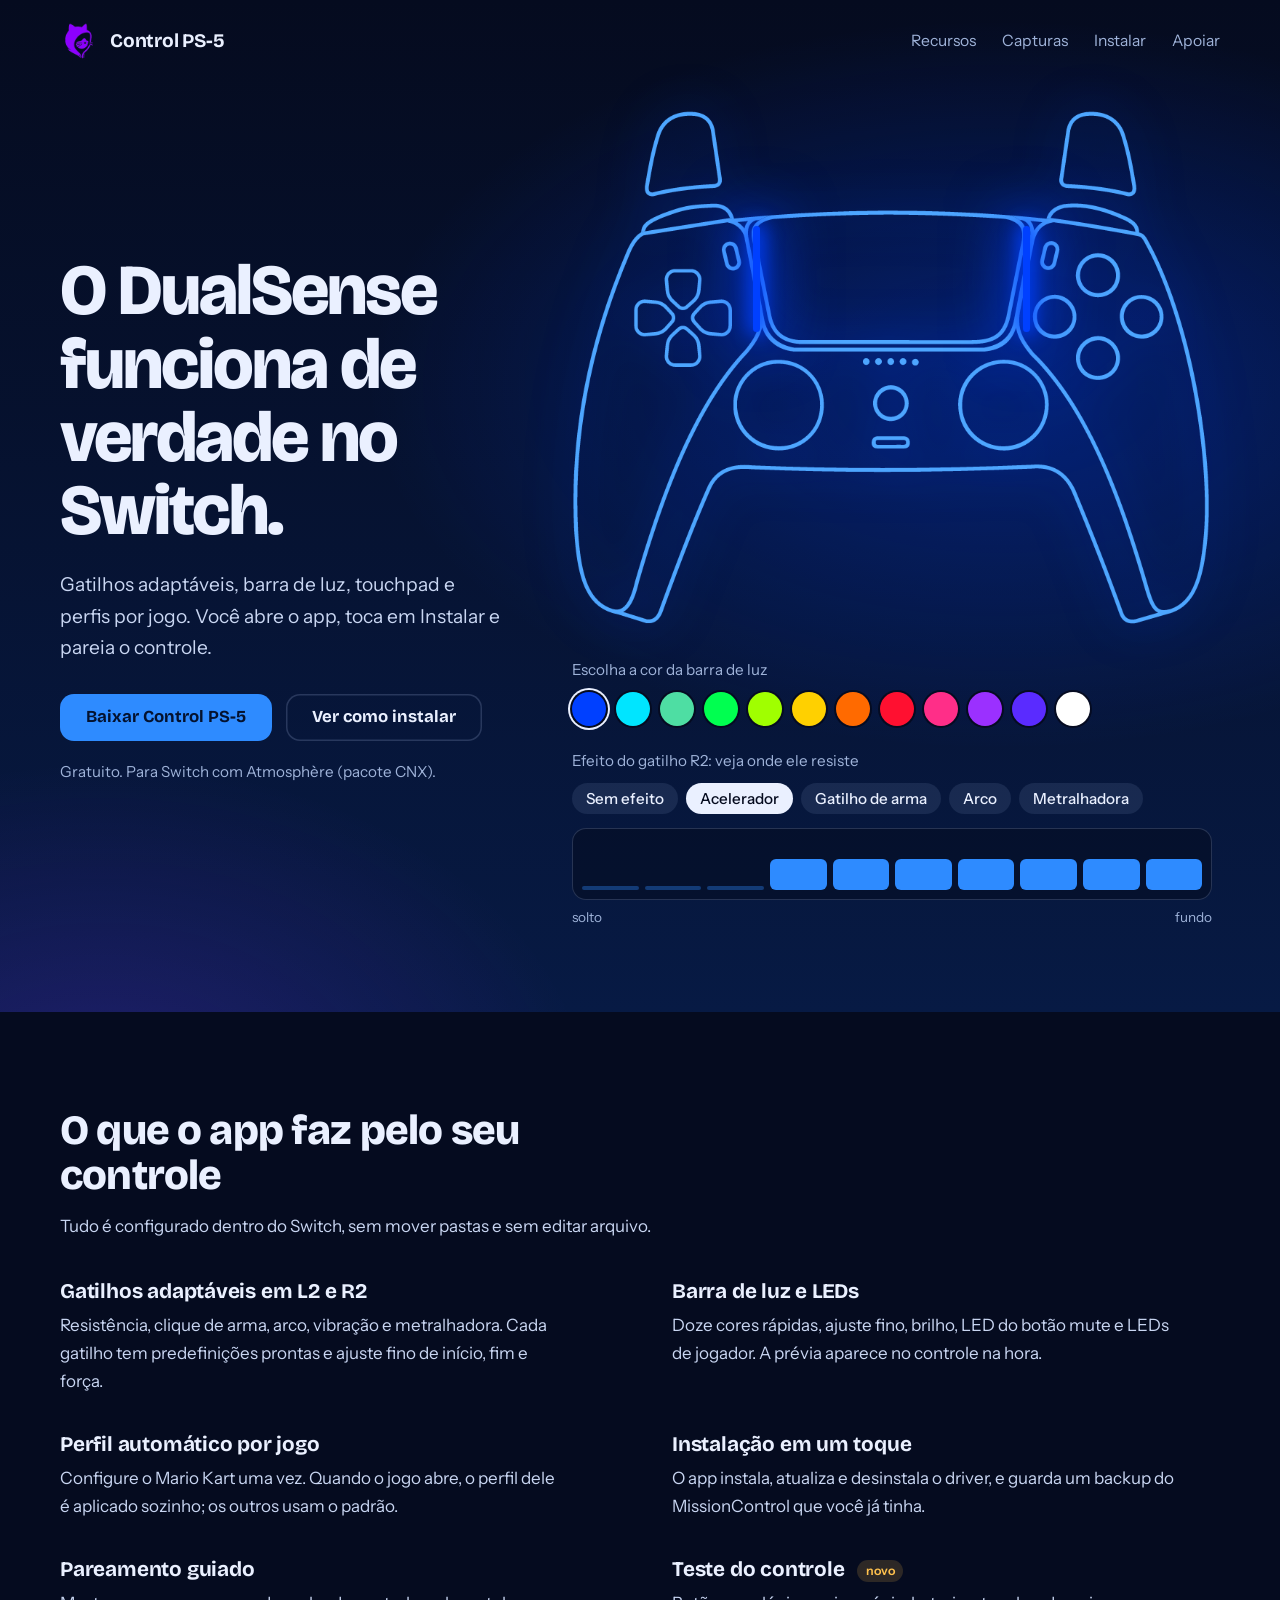
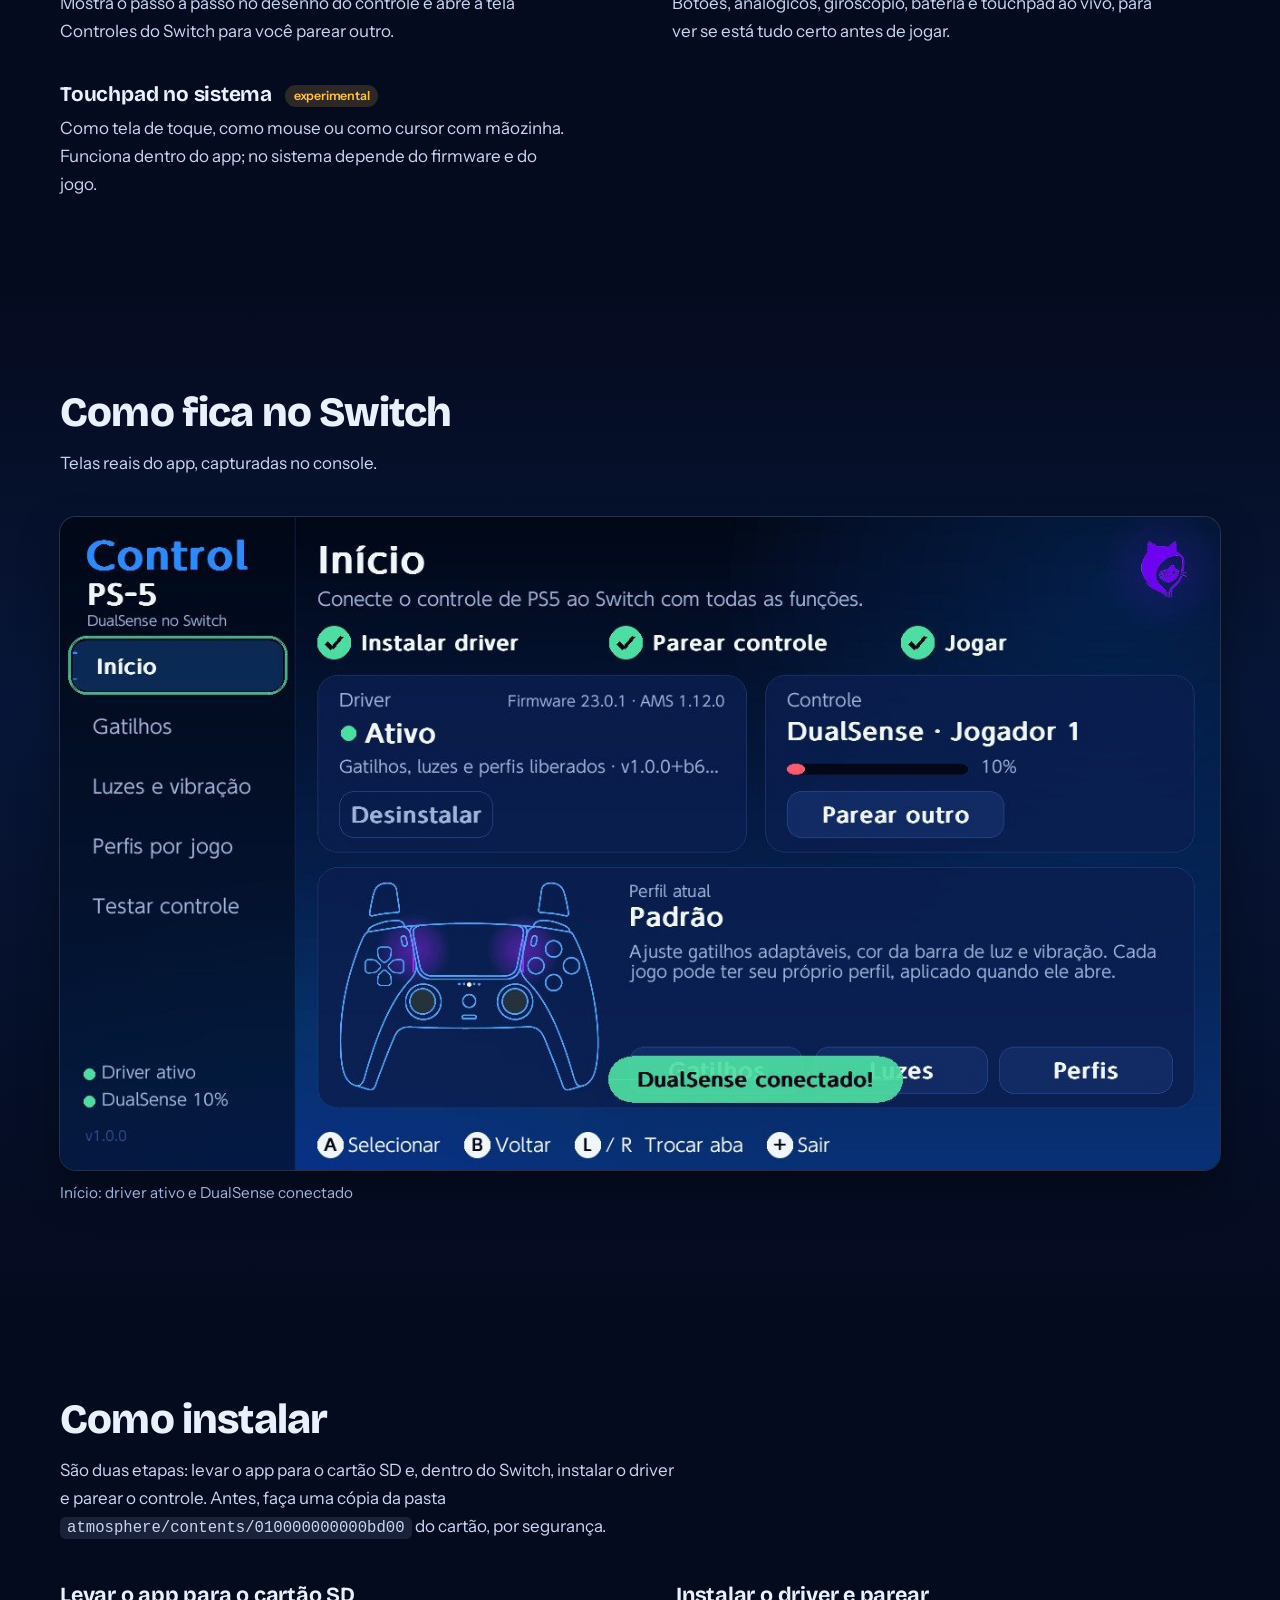
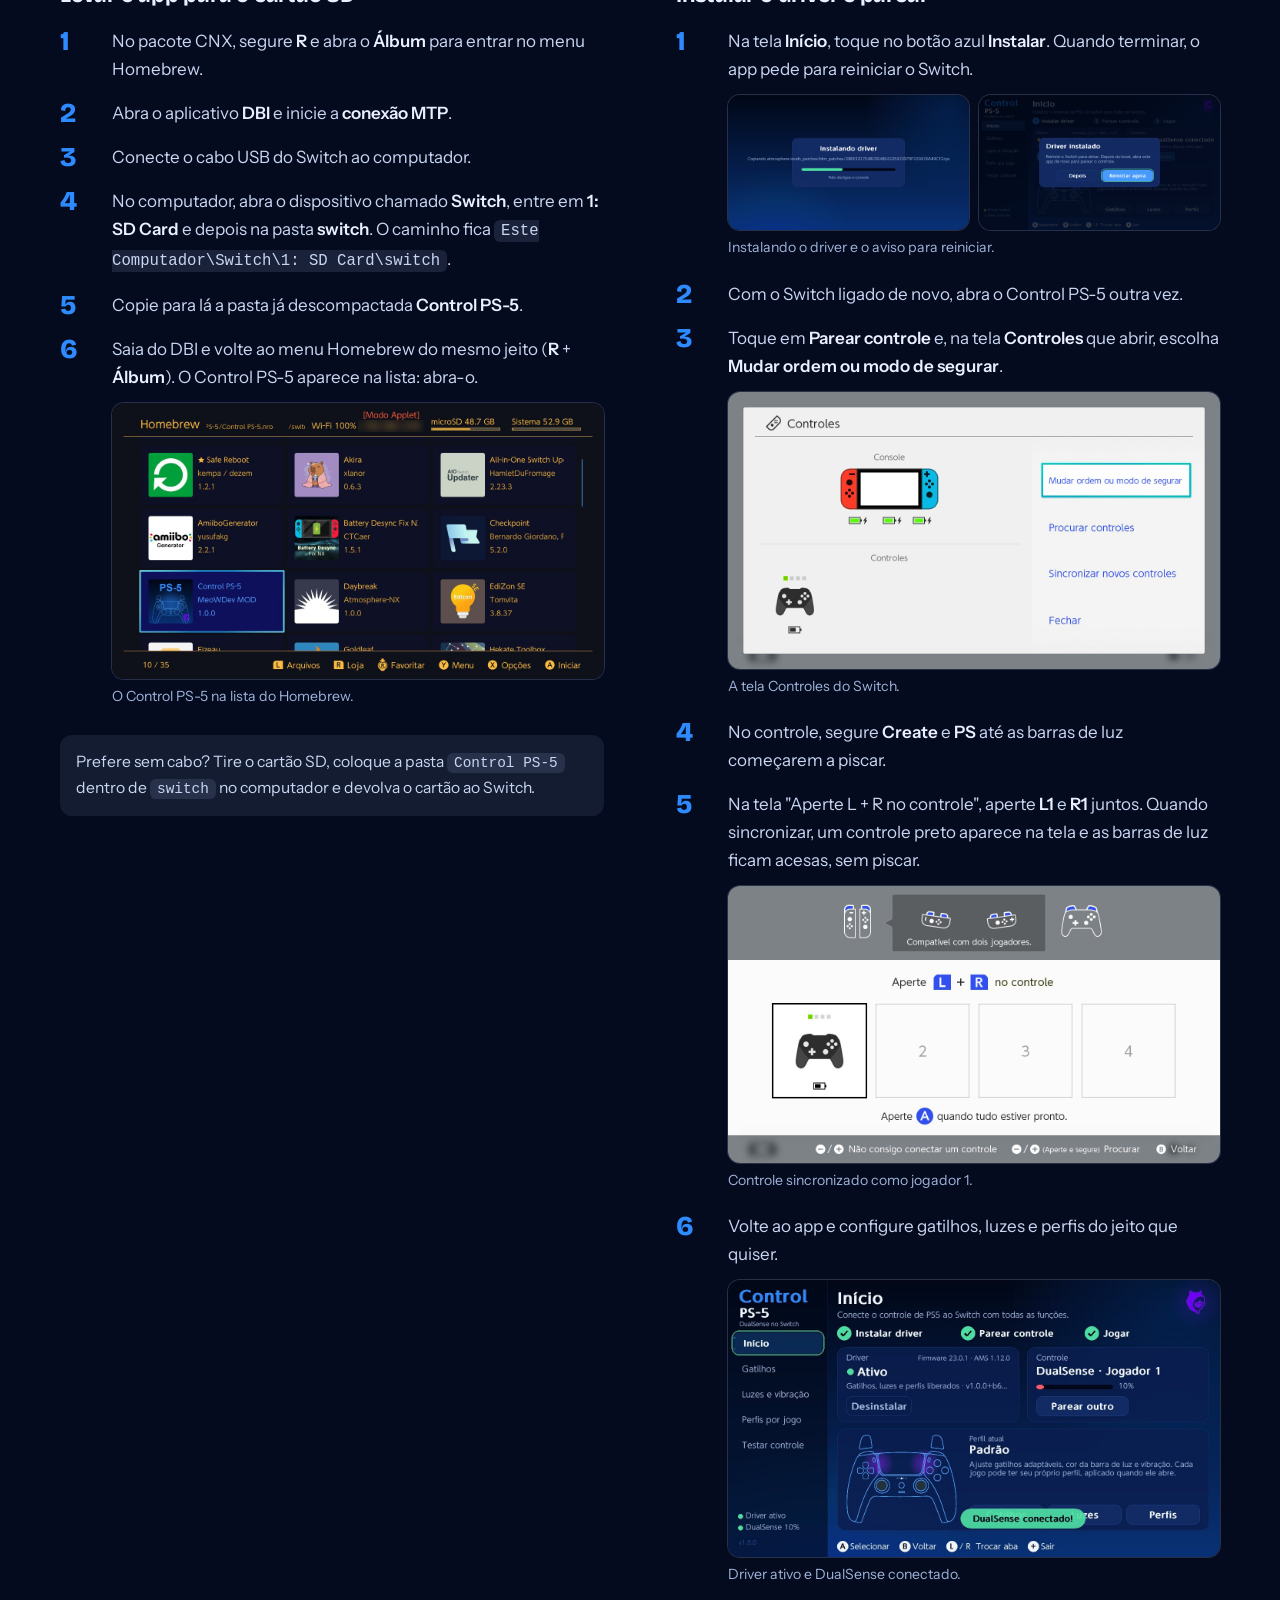
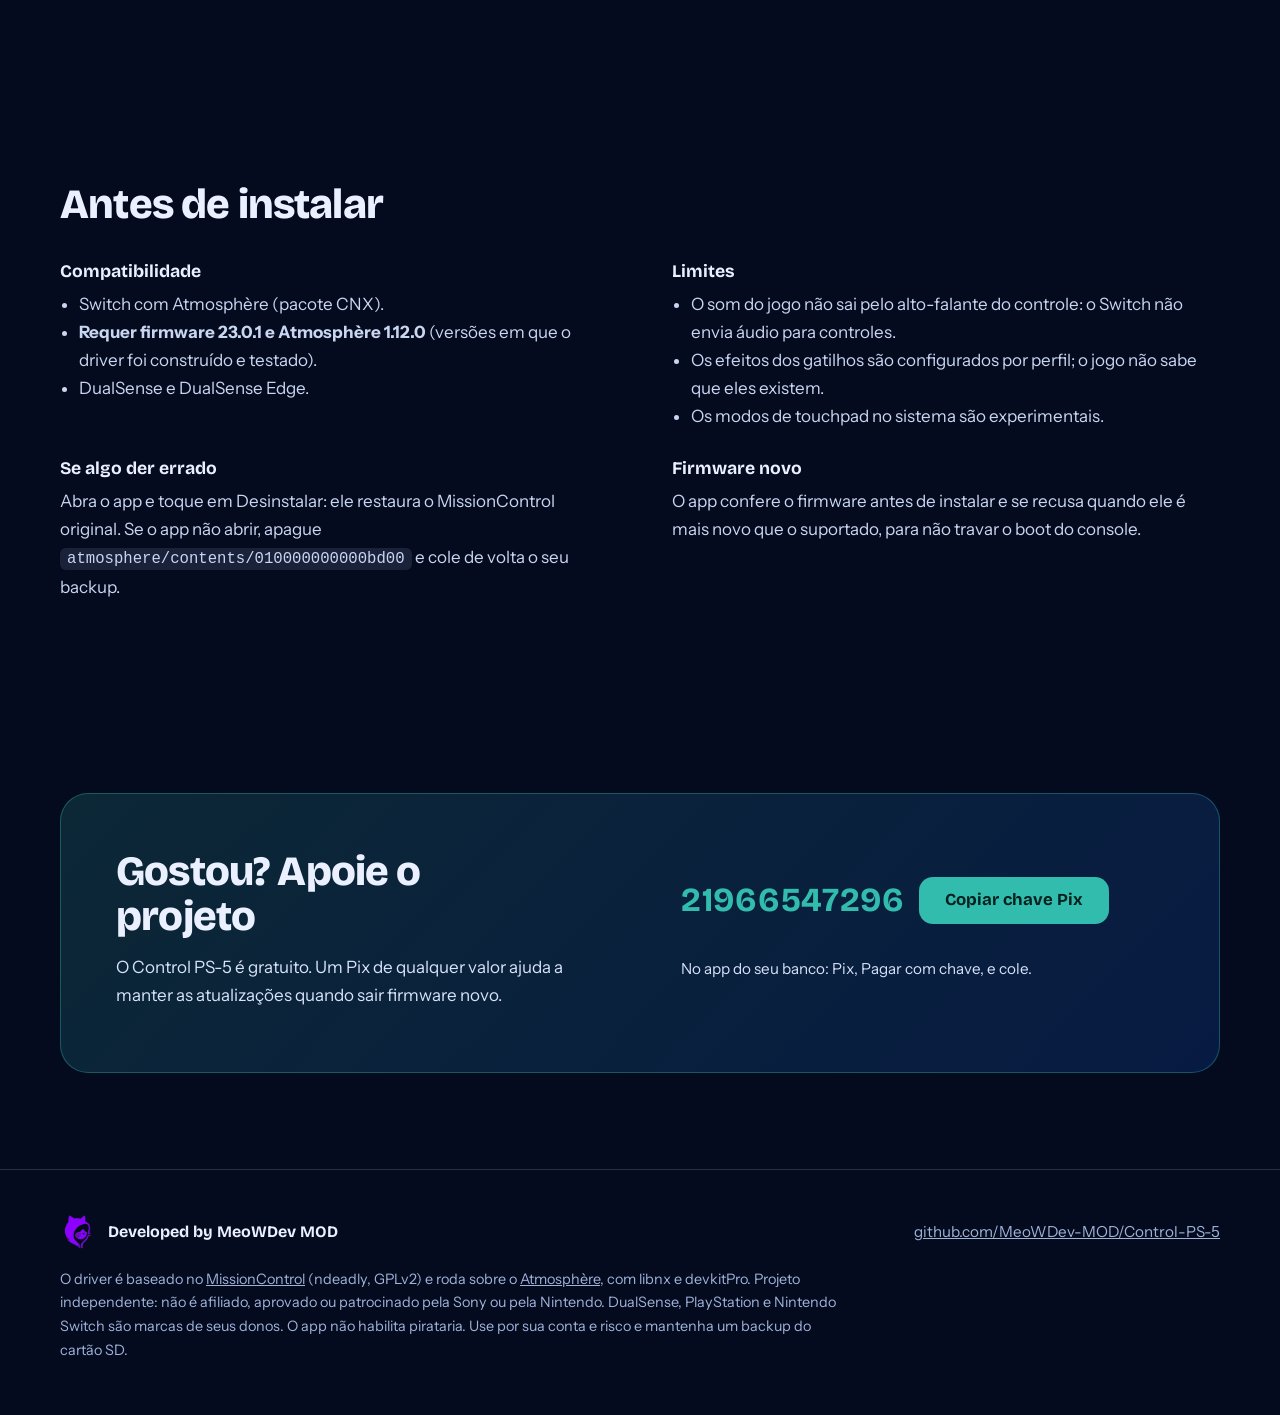
==== commit 6718cddf: "Atualiza links para o novo nome da conta (MeoWDev-MOD) Co-Authored-By: Claude Opus 5.5 <noreply@anth" ====
--- a/index.html
+++ b/index.html
@@ -204,7 +204,7 @@
         <h1>O DualSense funciona de verdade no Switch.</h1>
         <p class="lead">Gatilhos adaptáveis, barra de luz, touchpad e perfis por jogo. Você abre o app, toca em Instalar e pareia o controle.</p>
         <div class="cta">
-          <a class="btn primary" href="https://github.com/vendashson-rgb/Control-PS-5/releases/latest/download/Control-PS-5.zip">Baixar Control PS-5</a>
+          <a class="btn primary" href="https://github.com/MeoWDev-MOD/Control-PS-5/releases/latest/download/Control-PS-5.zip">Baixar Control PS-5</a>
           <a class="btn quiet" href="#instalar">Ver como instalar</a>
         </div>
         <p class="note">Gratuito. Para Switch com Atmosphère (pacote CNX).</p>
@@ -384,7 +384,7 @@
   <div class="wrap">
     <div class="row">
       <div class="who"><img src="assets/logo.png" alt="" width="36" height="36">Developed by MeoWDev MOD</div>
-      <a href="https://github.com/vendashson-rgb/Control-PS-5">github.com/vendashson-rgb/Control-PS-5</a>
+      <a href="https://github.com/MeoWDev-MOD/Control-PS-5">github.com/MeoWDev-MOD/Control-PS-5</a>
     </div>
     <p>
       O driver é baseado no <a href="https://github.com/ndeadly/MissionControl">MissionControl</a> (ndeadly, GPLv2) e roda sobre o
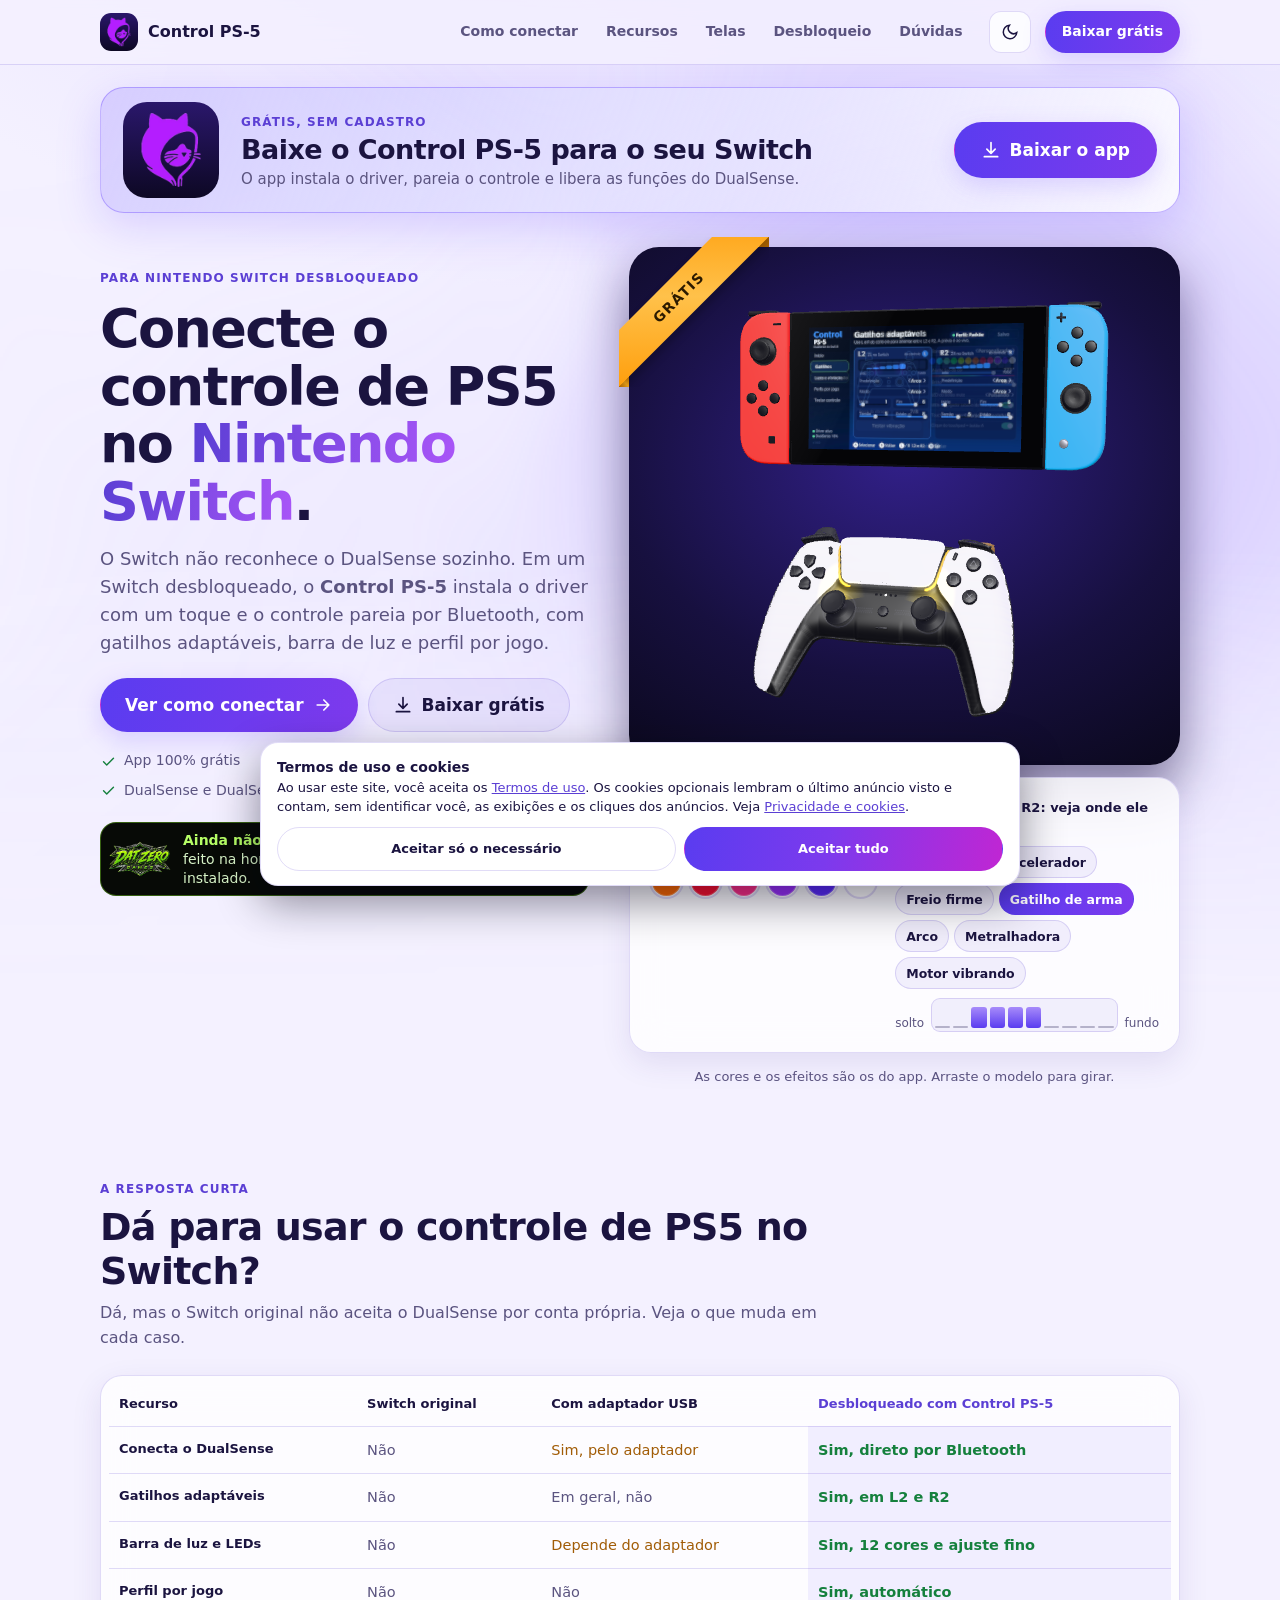
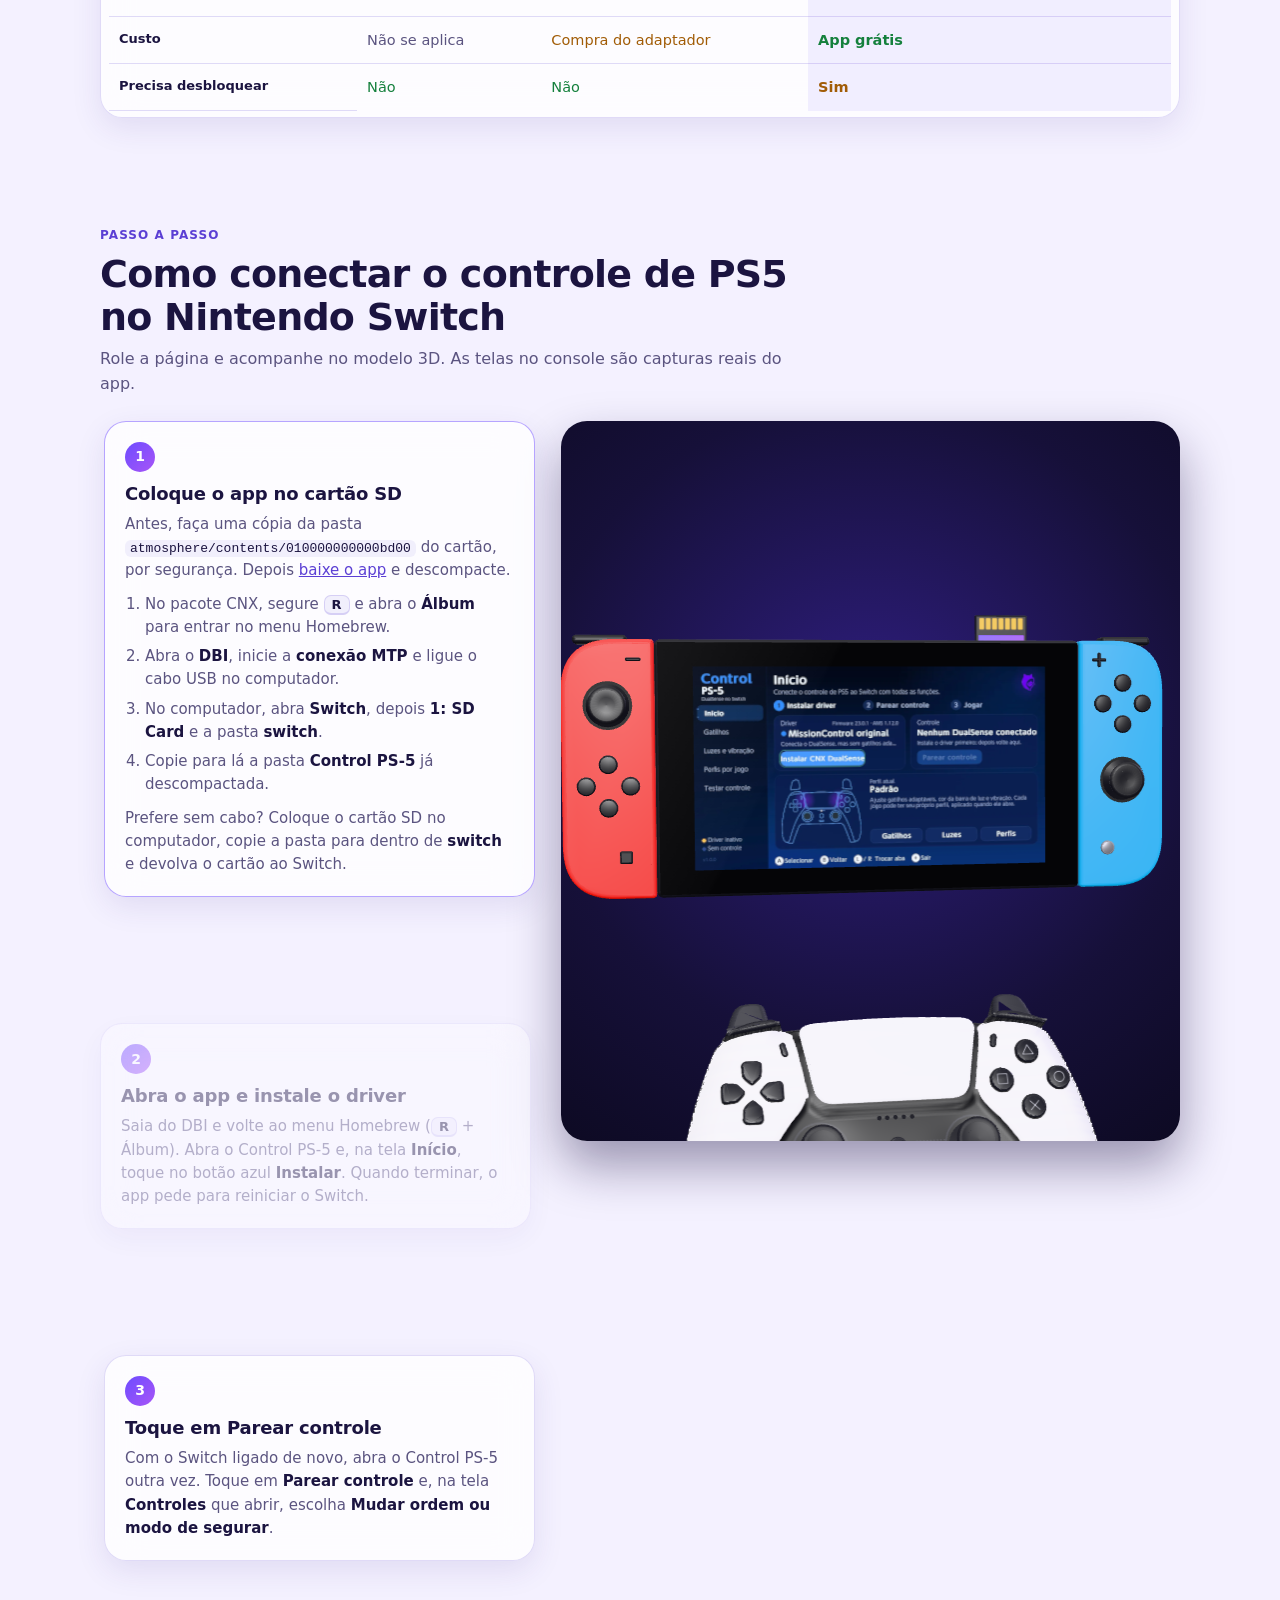
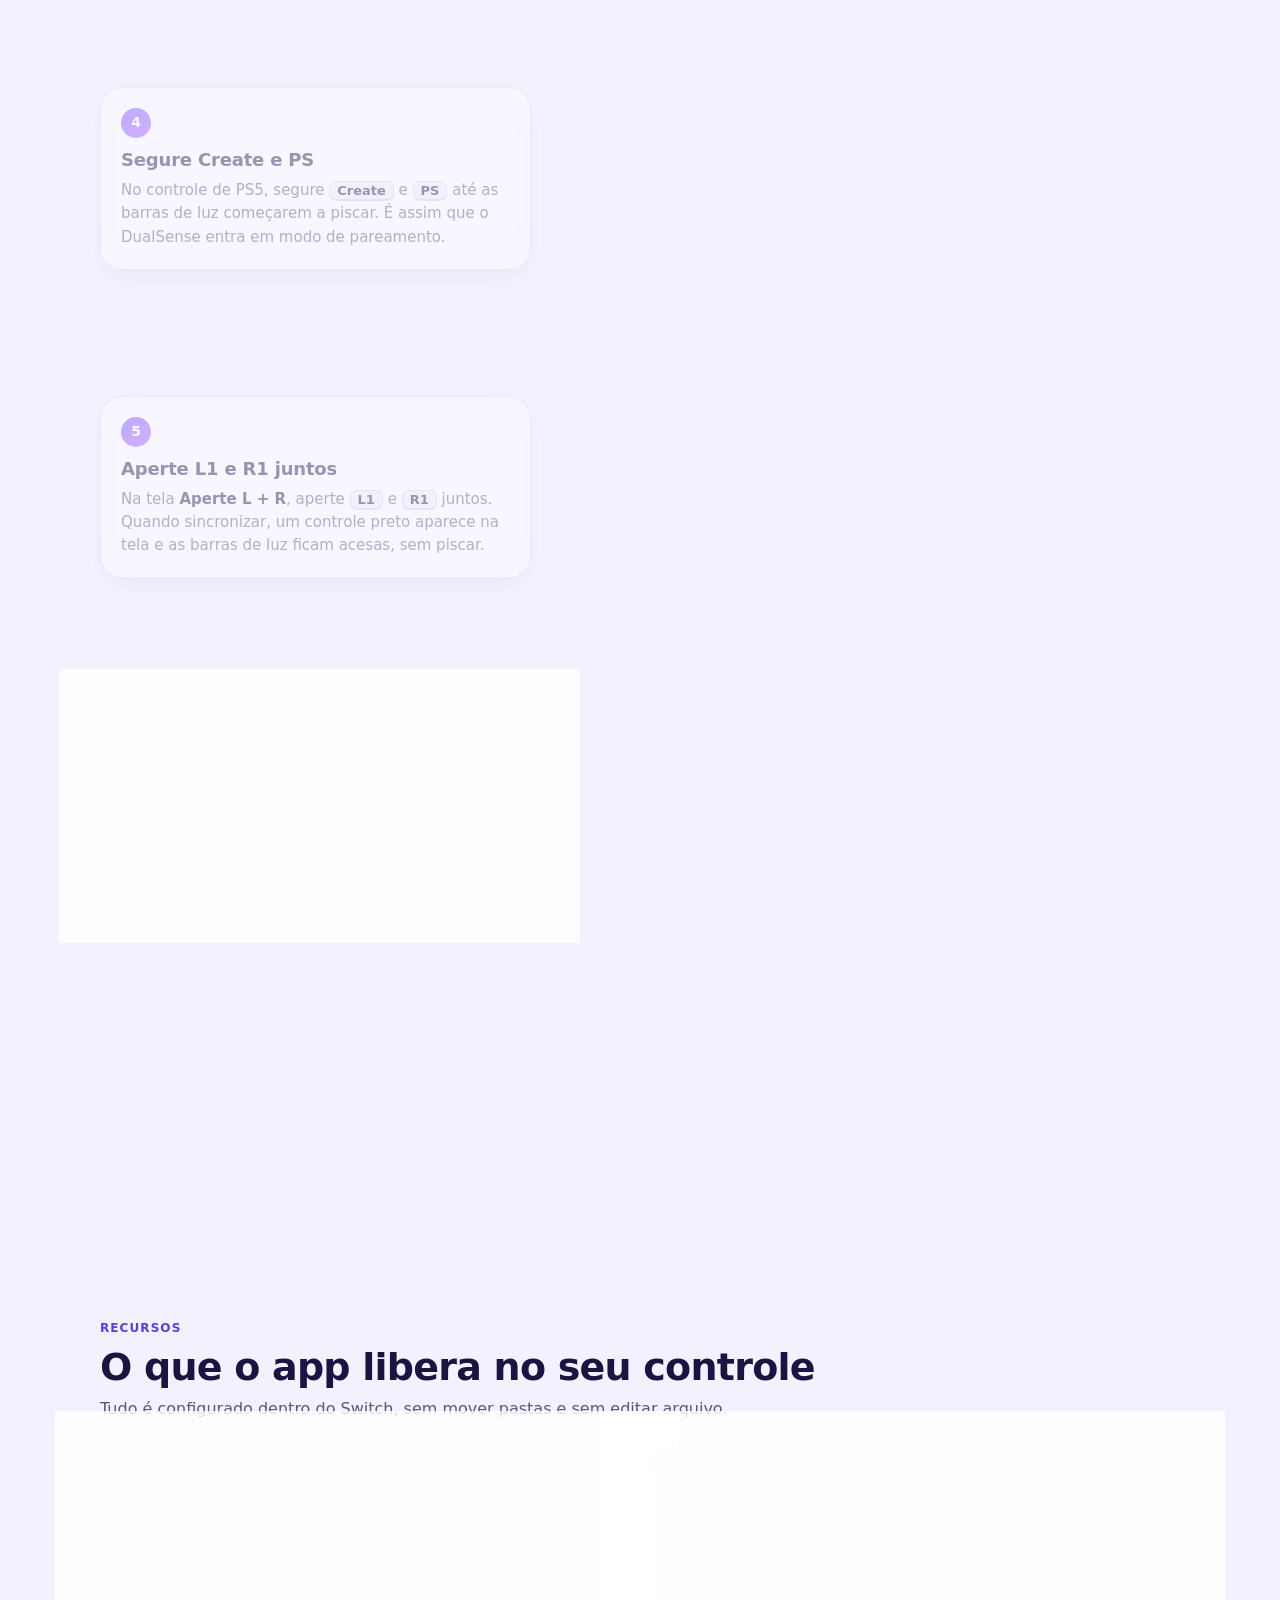
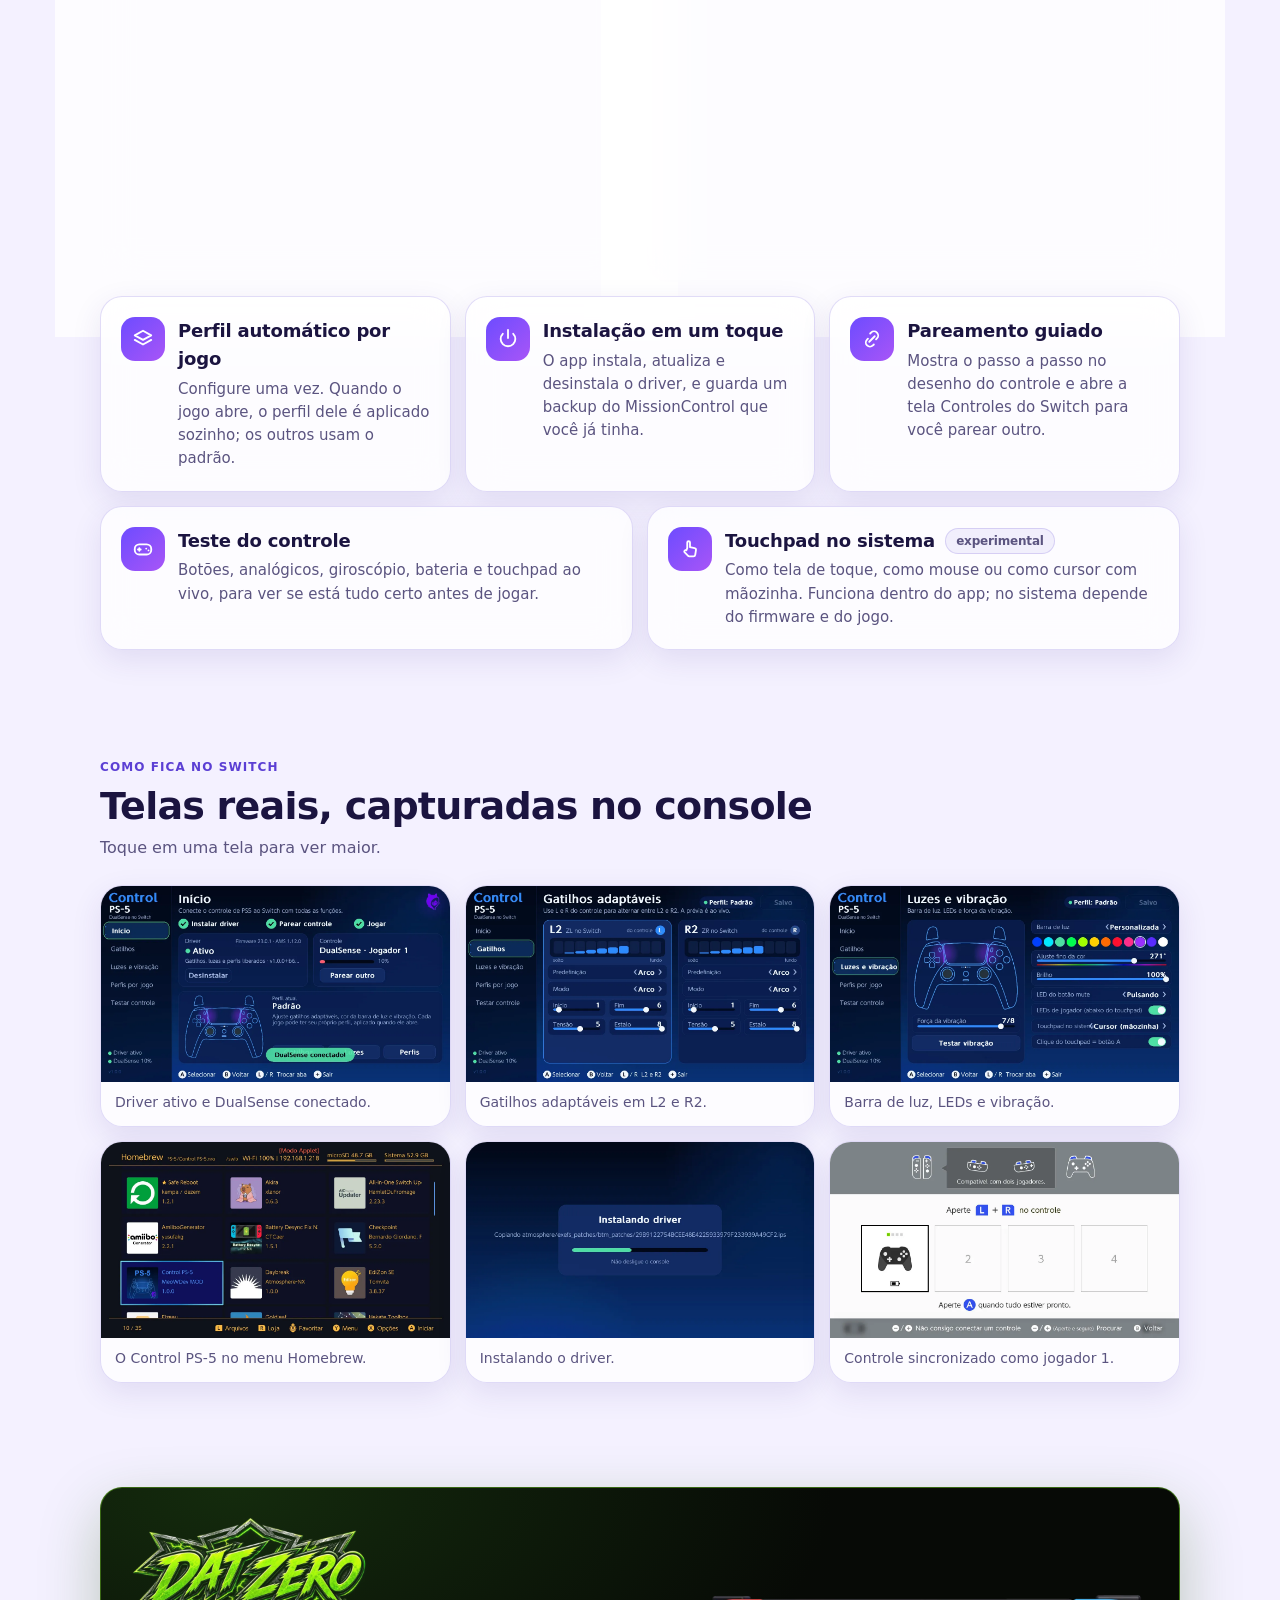
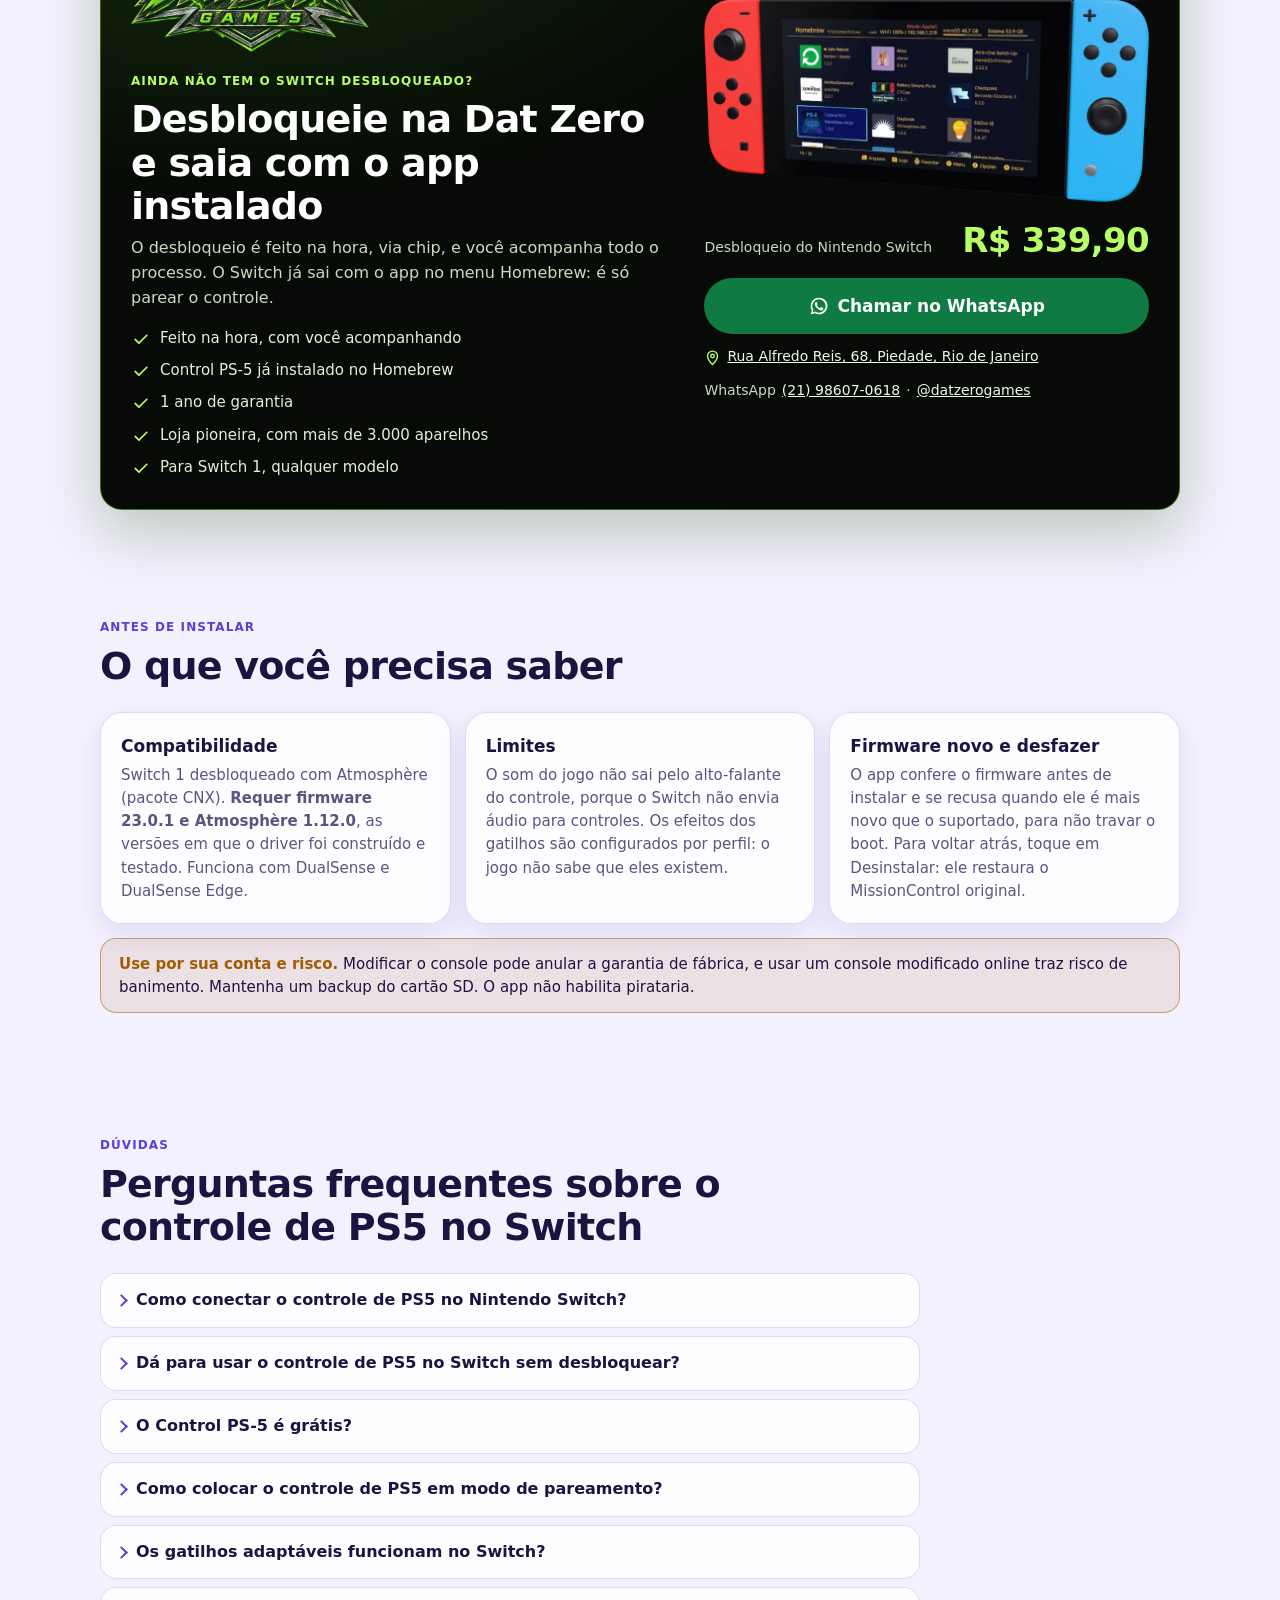
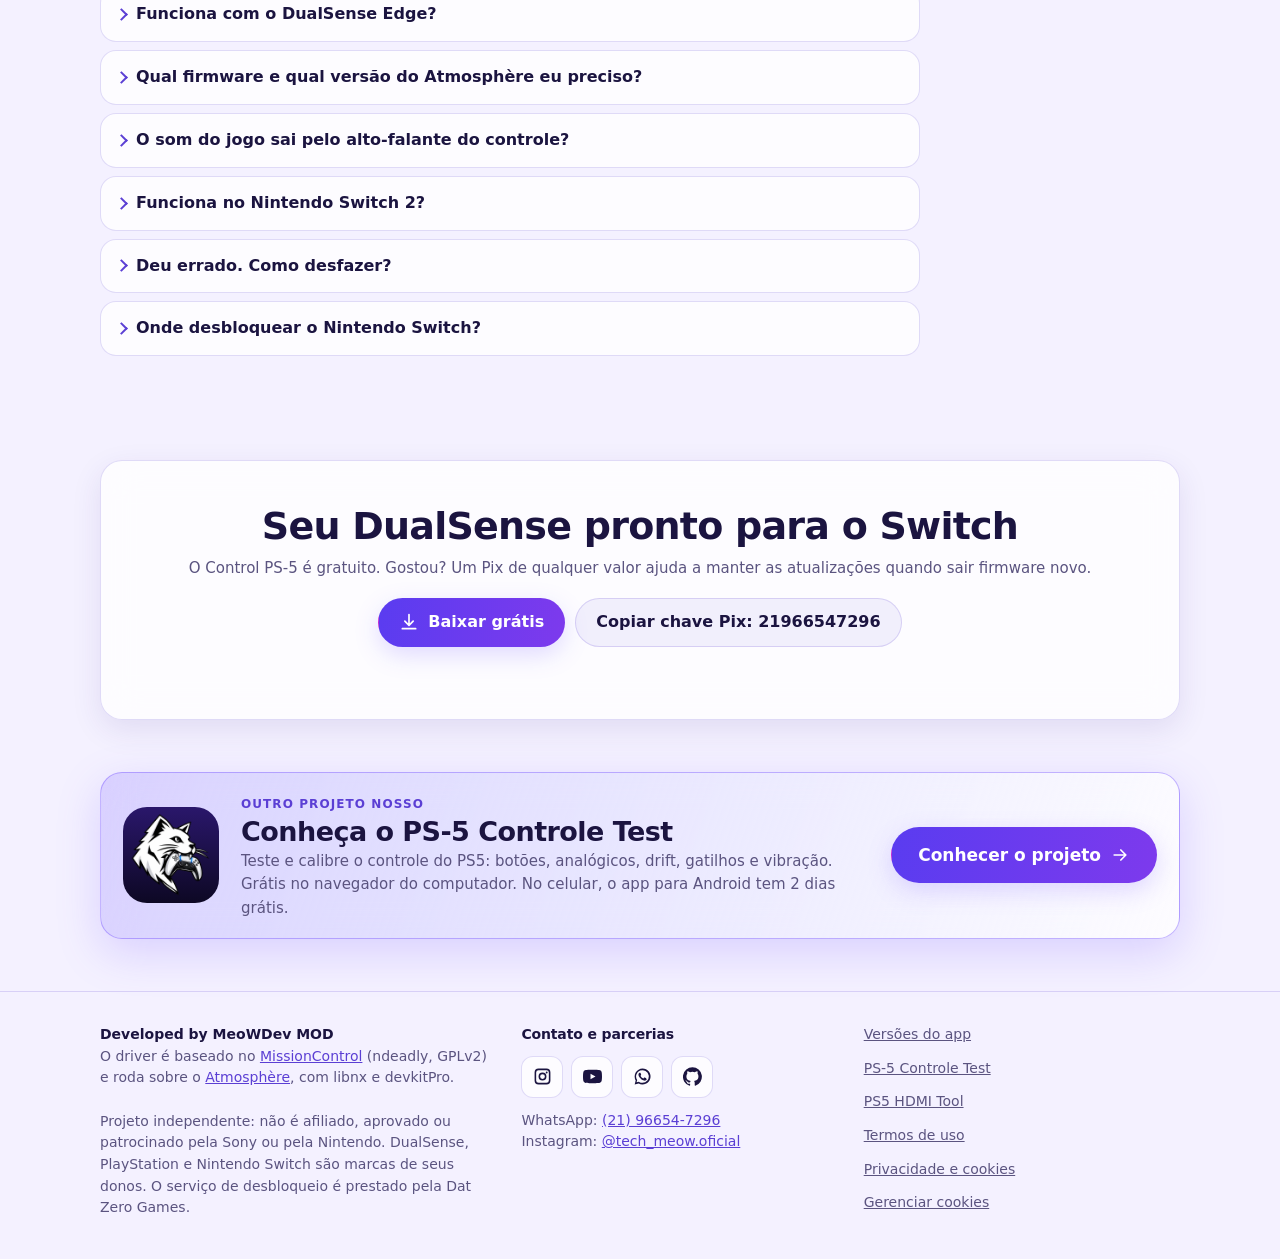
==== commit 4bec2759: "Página nova: Switch e DualSense em 3D, passo a passo pela rolagem, SEO para conectar o controle de P" ====
--- a/index.html
+++ b/index.html
@@ -2,516 +2,357 @@
 <html lang="pt-BR">
 <head>
 <meta charset="utf-8">
-<meta name="viewport" content="width=device-width, initial-scale=1">
-<title>Control PS-5 | DualSense no Nintendo Switch</title>
-<meta name="description" content="App gratuito para usar o controle de PS5 (DualSense) no Switch com gatilhos adaptáveis, barra de luz, touchpad e perfis por jogo.">
-<meta name="theme-color" content="#050B1F">
-<meta property="og:title" content="Control PS-5: o DualSense funciona de verdade no Switch">
-<meta property="og:description" content="Gatilhos adaptáveis, barra de luz, touchpad e perfis por jogo. Um app, um toque em Instalar.">
+<meta name="viewport" content="width=device-width, initial-scale=1, viewport-fit=cover">
+<title>Como conectar controle de PS5 no Nintendo Switch | Control PS-5</title>
+<meta name="description" content="Conecte o controle de PS5 (DualSense) no Nintendo Switch desbloqueado com o Control PS-5, app grátis: passo a passo, gatilhos adaptáveis, barra de luz e perfis.">
+<meta name="keywords" content="como conectar controle de PS5 no Nintendo Switch, controle de PS5 no Switch, DualSense no Nintendo Switch, usar controle PS5 no Switch, parear DualSense no Switch, Switch desbloqueado, homebrew DualSense, Control PS-5, MissionControl, gatilhos adaptáveis no Switch">
+<meta name="author" content="MeoWDev MOD">
+<meta name="theme-color" content="#0c0920">
+<link rel="canonical" href="https://meowdev-mod.github.io/Control-PS-5/">
+<link rel="icon" href="img/icon-192.png" type="image/png">
+<link rel="apple-touch-icon" href="img/icon-180.png">
 <meta property="og:type" content="website">
-<meta property="og:image" content="assets/logo.png">
-<link rel="icon" href="assets/logo.png">
-<link rel="preconnect" href="https://fonts.googleapis.com">
-<link rel="preconnect" href="https://fonts.gstatic.com" crossorigin>
-<link href="https://fonts.googleapis.com/css2?family=Bricolage+Grotesque:opsz,wght@12..96,500;12..96,700;12..96,800&family=Instrument+Sans:wght@400;500;600&display=swap" rel="stylesheet">
-<style>
-  :root {
-    --ink: #050B1F;
-    --switch: #0A3277;
-    --signal: #2E8BFF;
-    --meow: #7B2FFF;
-    --bone: #EAF0FF;
-    --muted: #9FB3D9;
-    --line: rgba(159, 179, 217, .22);
-    --pix: #32BCAD;
-    --bar: #0040FF;                 /* cor da barra de luz escolhida no topo */
-    --display: "Bricolage Grotesque", "Segoe UI", system-ui, sans-serif;
-    --text: "Instrument Sans", "Segoe UI", system-ui, sans-serif;
-  }
-  *, *::before, *::after { box-sizing: border-box; }
-  html { scroll-behavior: smooth; }
-  body {
-    margin: 0;
-    background: var(--ink);
-    color: var(--bone);
-    font: 400 1.0625rem/1.65 var(--text);
-    -webkit-font-smoothing: antialiased;
-  }
-  a { color: inherit; }
-  img { max-width: 100%; display: block; }
-  :focus-visible { outline: 3px solid var(--signal); outline-offset: 3px; border-radius: 6px; }
-  .wrap { width: min(1160px, 100% - 40px); margin-inline: auto; }
-
-  /* ---------- Topo ---------- */
-  .top {
-    position: relative;
-    background:
-      radial-gradient(900px 520px at 78% 38%, color-mix(in srgb, var(--bar) 34%, transparent), transparent 70%),
-      radial-gradient(700px 500px at 8% 110%, rgba(123, 47, 255, .22), transparent 70%),
-      linear-gradient(180deg, #050B1F 0%, #071A44 100%);
-    transition: background .5s ease;
-    overflow: hidden;
-  }
-  .bar { display: flex; align-items: center; justify-content: space-between; padding-block: 22px; }
-  .brand { display: flex; align-items: center; gap: 12px; text-decoration: none; font: 700 1.2rem/1 var(--display); letter-spacing: -.01em; }
-  .brand img { width: 38px; height: 38px; }
-  .bar nav { display: flex; gap: 26px; font-size: .98rem; }
-  .bar nav a { text-decoration: none; color: var(--muted); }
-  .bar nav a:hover { color: var(--bone); }
-
-  .hero { display: grid; grid-template-columns: minmax(0, 5fr) minmax(0, 7fr); gap: 36px; align-items: center; padding-block: 28px 84px; }
-  h1 {
-    margin: 0 0 22px;
-    font: 800 clamp(2.5rem, 5.6vw, 4.6rem)/1.02 var(--display);
-    font-variation-settings: "opsz" 96;
-    letter-spacing: -.028em;
-  }
-  .lead { margin: 0 0 30px; max-width: 34ch; font-size: 1.2rem; color: #c9d6f2; }
-  .cta { display: flex; flex-wrap: wrap; gap: 14px; align-items: center; }
-  .btn {
-    display: inline-flex; align-items: center; gap: 10px;
-    padding: 15px 26px; border-radius: 14px;
-    font: 700 1.05rem/1 var(--display); text-decoration: none; border: 0; cursor: pointer;
-    transition: transform .12s ease, background-color .2s ease;
-  }
-  .btn:active { transform: translateY(1px) scale(.99); }
-  .btn.primary { background: var(--signal); color: #04122f; }
-  .btn.primary:hover { background: #5aa5ff; }
-  .btn.quiet { background: transparent; color: var(--bone); box-shadow: inset 0 0 0 1.5px var(--line); }
-  .btn.quiet:hover { box-shadow: inset 0 0 0 1.5px var(--muted); }
-  .note { margin: 18px 0 0; font-size: .95rem; color: var(--muted); }
-
-  .stage { position: relative; }
-  .pad { position: relative; width: 100%; max-width: 640px; margin-inline: auto; }
-  .pad img.outline { width: 100%; height: auto; filter: drop-shadow(0 0 22px color-mix(in srgb, var(--bar) 55%, transparent)); transition: filter .4s ease; }
-  /* As duas faixas de luz ao lado do touchpad (posições do desenho 880x713) */
-  .lb { position: absolute; top: 22.4%; height: 20.4%; width: 1.1%; border-radius: 99px;
-        background: var(--bar); box-shadow: 0 0 18px 4px var(--bar), 0 0 60px 14px color-mix(in srgb, var(--bar) 60%, transparent);
-        transition: background-color .3s ease, box-shadow .3s ease; }
-  .lb.l { left: 28.2%; } .lb.r { left: 70.4%; }
-  .pad.off .lb { opacity: .08; box-shadow: none; }
-
-  .tools { display: grid; gap: 22px; max-width: 640px; margin: 28px auto 0; }
-  .tool-label { display: block; margin: 0 0 10px; font-size: .95rem; color: var(--muted); }
-  .swatches { display: flex; flex-wrap: wrap; gap: 10px; }
-  .sw { width: 34px; height: 34px; border-radius: 50%; border: 0; padding: 0; cursor: pointer;
-        background: var(--c); box-shadow: 0 0 0 2px rgba(5, 11, 31, .9), 0 0 0 4px transparent; transition: box-shadow .15s ease, transform .15s ease; }
-  .sw:hover { transform: scale(1.08); }
-  .sw[aria-pressed="true"] { box-shadow: 0 0 0 2px var(--ink), 0 0 0 4px var(--bone); }
-
-  .presets { display: flex; flex-wrap: wrap; gap: 8px; margin-bottom: 14px; }
-  .chip { padding: 8px 14px; border-radius: 99px; border: 0; cursor: pointer; font: 500 .95rem/1 var(--text);
-          background: rgba(159, 179, 217, .12); color: var(--bone); transition: background-color .15s ease; }
-  .chip:hover { background: rgba(159, 179, 217, .22); }
-  .chip[aria-pressed="true"] { background: var(--bone); color: var(--ink); }
-  .travel { display: grid; grid-template-columns: repeat(10, 1fr); gap: 6px; height: 72px; align-items: end;
-            padding: 10px; border-radius: 14px; background: rgba(5, 11, 31, .55); box-shadow: inset 0 0 0 1px var(--line); }
-  .travel span { display: block; border-radius: 6px; background: var(--signal); height: 8%; opacity: .35;
-                 transition: height .35s cubic-bezier(.2, 0, 0, 1), opacity .25s ease, background-color .25s ease; }
-  .travel span.on { opacity: 1; }
-  .travel-ends { display: flex; justify-content: space-between; margin-top: 6px; font-size: .85rem; color: var(--muted); }
-
-  /* ---------- Seções ---------- */
-  section { padding-block: clamp(56px, 8vw, 96px); }
-  h2 { margin: 0 0 14px; font: 800 clamp(1.8rem, 3.4vw, 2.6rem)/1.08 var(--display); letter-spacing: -.02em; max-width: 20ch; }
-  .sub { margin: 0 0 40px; max-width: 56ch; color: #c9d6f2; }
-
-  .features { display: grid; grid-template-columns: repeat(2, minmax(0, 1fr)); gap: 38px 64px; }
-  .features h3 { margin: 0 0 6px; font: 700 1.3rem/1.2 var(--display); letter-spacing: -.01em; }
-  .features p { margin: 0; color: #c9d6f2; max-width: 46ch; }
-  .tag { display: inline-block; margin-left: 8px; padding: 2px 9px; border-radius: 99px; font: 600 .78rem/1.5 var(--text);
-         vertical-align: middle; background: rgba(255, 193, 77, .16); color: #ffc14d; }
-
-  #capturas { background: linear-gradient(180deg, transparent, rgba(10, 50, 119, .28) 40%, transparent); }
-  .shots { display: grid; grid-template-columns: repeat(auto-fit, minmax(300px, 1fr)); gap: 22px; }
-  .shots figure { margin: 0; }
-  .shots img { width: 100%; aspect-ratio: 16 / 9; object-fit: cover; border-radius: 16px; box-shadow: 0 0 0 1px var(--line), 0 18px 40px rgba(0, 0, 0, .35); }
-  .shots figcaption { margin-top: 10px; font-size: .95rem; color: var(--muted); }
-
-  .guide { display: grid; grid-template-columns: repeat(2, minmax(0, 1fr)); gap: 44px 72px; }
-  .guide h3 { margin: 0 0 18px; font: 700 1.35rem/1.25 var(--display); letter-spacing: -.01em; }
-  .guide ol { list-style: none; margin: 0; padding: 0; counter-reset: step; display: grid; gap: 16px; }
-  .guide li { counter-increment: step; position: relative; padding-left: 52px; color: #c9d6f2; }
-  .guide li::before { content: counter(step); position: absolute; left: 0; top: -2px; width: 36px; text-align: left;
-                      font: 800 1.7rem/1.2 var(--display); color: var(--signal); }
-  .guide li strong { color: var(--bone); font-weight: 600; }
-  .fig { margin: 12px 0 4px; }
-  .fig img { width: 100%; height: auto; aspect-ratio: 16 / 9; object-fit: cover; border-radius: 12px; box-shadow: 0 0 0 1px var(--line); }
-  .fig figcaption { margin-top: 6px; font-size: .88rem; color: var(--muted); }
-  .fig.two { display: grid; grid-template-columns: repeat(2, minmax(0, 1fr)); gap: 10px; }
-  .fig.two figcaption { grid-column: 1 / -1; margin-top: -4px; }
-  .guide .alt { margin: 22px 0 0; padding: 14px 16px; border-radius: 12px; background: rgba(159, 179, 217, .1); color: #c9d6f2; font-size: .98rem; }
-  code { font-family: ui-monospace, "Cascadia Mono", Consolas, monospace; font-size: .92em; padding: 2px 7px; border-radius: 6px; background: rgba(159, 179, 217, .14); }
-
-  .facts { display: grid; grid-template-columns: repeat(2, minmax(0, 1fr)); gap: 28px 64px; }
-  .facts h3 { margin: 0 0 6px; font: 700 1.1rem/1.3 var(--display); }
-  .facts p, .facts ul { margin: 0; color: #c9d6f2; }
-  .facts ul { padding-left: 1.1em; }
-
-  .support {
-    border-radius: 28px; padding: clamp(28px, 5vw, 56px);
-    background: linear-gradient(135deg, rgba(50, 188, 173, .16), rgba(10, 50, 119, .4));
-    box-shadow: inset 0 0 0 1px rgba(50, 188, 173, .35);
-    display: grid; grid-template-columns: minmax(0, 1.1fr) minmax(0, 1fr); gap: 34px; align-items: center;
-  }
-  .support h2 { max-width: 16ch; }
-  .support p { margin: 0 0 8px; color: #d7e3fa; max-width: 44ch; }
-  .pix-key { display: flex; align-items: center; gap: 14px; flex-wrap: wrap; }
-  .pix-num { font: 700 clamp(1.6rem, 3.2vw, 2.1rem)/1 var(--display); letter-spacing: .02em; color: var(--pix); }
-  .btn.pix { background: var(--pix); color: #03211e; }
-  .btn.pix:hover { background: #5fd4c7; }
-  .pix-help { margin-top: 14px; font-size: .95rem; color: var(--muted); }
-  .toast { margin-top: 12px; min-height: 1.4em; font-weight: 600; color: var(--pix); }
-
-  footer { padding-block: 44px 56px; border-top: 1px solid var(--line); color: var(--muted); font-size: .95rem; }
-  footer .row { display: flex; flex-wrap: wrap; gap: 18px 36px; justify-content: space-between; align-items: center; }
-  footer .who { display: flex; align-items: center; gap: 12px; color: var(--bone); font: 700 1rem/1.2 var(--display); }
-  footer .who img { width: 36px; height: 36px; }
-  footer p { margin: 18px 0 0; max-width: 78ch; font-size: .9rem; }
-
-  @media (max-width: 920px) {
-    .hero { grid-template-columns: 1fr; padding-bottom: 56px; }
-    .lead { max-width: 46ch; }
-    .features, .facts, .support { grid-template-columns: 1fr; }
-    .guide { grid-template-columns: 1fr; }
-  }
-  @media (max-width: 560px) {
-    .bar nav { display: none; }
-    .btn { width: 100%; justify-content: center; }
-  }
-  @media (prefers-reduced-motion: reduce) {
-    html { scroll-behavior: auto; }
-    * { transition: none !important; }
-  }
-</style>
+<meta property="og:site_name" content="Control PS-5">
+<meta property="og:title" content="Como conectar o controle de PS5 no Nintendo Switch">
+<meta property="og:description" content="App grátis para Switch desbloqueado: pareia o DualSense por Bluetooth, com gatilhos adaptáveis, barra de luz e perfil por jogo.">
+<meta property="og:image" content="https://meowdev-mod.github.io/Control-PS-5/img/og.jpg">
+<meta property="og:image:width" content="1200">
+<meta property="og:image:height" content="630">
+<meta property="og:url" content="https://meowdev-mod.github.io/Control-PS-5/">
+<meta property="og:locale" content="pt_BR">
+<meta name="twitter:card" content="summary_large_image">
+<meta name="twitter:title" content="Como conectar o controle de PS5 no Nintendo Switch">
+<meta name="twitter:description" content="App grátis para Switch desbloqueado: pareia o DualSense por Bluetooth, com gatilhos adaptáveis, barra de luz e perfil por jogo.">
+<meta name="twitter:image" content="https://meowdev-mod.github.io/Control-PS-5/img/og.jpg">
+<script type="application/ld+json">
+{
+  "@context": "https://schema.org",
+  "@graph": [
+    {
+      "@type": "Organization",
+      "@id": "https://meowdev-mod.github.io/Control-PS-5/#org",
+      "name": "MeoWDev MOD",
+      "url": "https://meowdev-mod.github.io/Control-PS-5/",
+      "logo": "https://meowdev-mod.github.io/Control-PS-5/img/icon-512.png",
+      "sameAs": ["https://www.instagram.com/tech_meow.oficial", "https://www.youtube.com/@techmeow", "https://github.com/MeoWDev-MOD"]
+    },
+    {
+      "@type": "WebSite",
+      "name": "Control PS-5",
+      "url": "https://meowdev-mod.github.io/Control-PS-5/",
+      "inLanguage": "pt-BR",
+      "publisher": { "@id": "https://meowdev-mod.github.io/Control-PS-5/#org" }
+    },
+    {
+      "@type": "SoftwareApplication",
+      "name": "Control PS-5",
+      "description": "App gratuito para Nintendo Switch desbloqueado que instala o driver e conecta o controle de PS5 (DualSense e DualSense Edge) por Bluetooth, com gatilhos adaptáveis, barra de luz, touchpad e perfil por jogo.",
+      "applicationCategory": "UtilitiesApplication",
+      "operatingSystem": "Nintendo Switch com Atmosphère",
+      "softwareVersion": "1.0.1",
+      "offers": { "@type": "Offer", "price": "0", "priceCurrency": "BRL" },
+      "author": { "@id": "https://meowdev-mod.github.io/Control-PS-5/#org" },
+      "downloadUrl": "https://github.com/MeoWDev-MOD/Control-PS-5/releases/latest/download/Control-PS-5.zip",
+      "image": "https://meowdev-mod.github.io/Control-PS-5/img/og.jpg",
+      "screenshot": [
+        "https://meowdev-mod.github.io/Control-PS-5/img/dualsense-conectado-no-nintendo-switch.webp",
+        "https://meowdev-mod.github.io/Control-PS-5/img/gatilhos-adaptaveis-do-dualsense-no-switch.webp",
+        "https://meowdev-mod.github.io/Control-PS-5/img/barra-de-luz-e-vibracao-do-dualsense-no-switch.webp"
+      ],
+      "inLanguage": "pt-BR"
+    },
+    {
+      "@type": "HowTo",
+      "name": "Como conectar o controle de PS5 no Nintendo Switch",
+      "description": "Passo a passo para parear o DualSense em um Nintendo Switch desbloqueado usando o app gratuito Control PS-5.",
+      "image": "https://meowdev-mod.github.io/Control-PS-5/img/og.jpg",
+      "supply": [{ "@type": "HowToSupply", "name": "Controle de PS5 (DualSense ou DualSense Edge)" }, { "@type": "HowToSupply", "name": "Nintendo Switch desbloqueado com Atmosphère" }],
+      "tool": [{ "@type": "HowToTool", "name": "App Control PS-5" }, { "@type": "HowToTool", "name": "Computador com cabo USB ou leitor de cartão SD" }],
+      "step": [
+        { "@type": "HowToStep", "position": 1, "name": "Coloque o app no cartão SD", "text": "Baixe e descompacte o Control PS-5 e copie a pasta para dentro da pasta switch do cartão SD, pelo DBI com cabo USB ou com o cartão no computador.", "image": "https://meowdev-mod.github.io/Control-PS-5/img/menu-homebrew-com-control-ps5-no-nintendo-switch.webp" },
+        { "@type": "HowToStep", "position": 2, "name": "Instale o driver", "text": "Abra o Control PS-5 no menu Homebrew e, na tela Início, toque no botão azul Instalar. Quando terminar, reinicie o Switch.", "image": "https://meowdev-mod.github.io/Control-PS-5/img/app-control-ps5-instalar-driver-dualsense.webp" },
+        { "@type": "HowToStep", "position": 3, "name": "Toque em Parear controle", "text": "Abra o app de novo, toque em Parear controle e, na tela Controles, escolha Mudar ordem ou modo de segurar.", "image": "https://meowdev-mod.github.io/Control-PS-5/img/tela-controles-do-nintendo-switch-mudar-ordem.webp" },
+        { "@type": "HowToStep", "position": 4, "name": "Segure Create e PS", "text": "No controle, segure Create e PS até as barras de luz começarem a piscar." },
+        { "@type": "HowToStep", "position": 5, "name": "Aperte L1 e R1 juntos", "text": "Na tela Aperte L + R, aperte L1 e R1 juntos. Quando sincronizar, um controle preto aparece na tela e as barras de luz ficam acesas, sem piscar.", "image": "https://meowdev-mod.github.io/Control-PS-5/img/aperte-l-e-r-para-sincronizar-controle-ps5-no-switch.webp" },
+        { "@type": "HowToStep", "position": 6, "name": "Configure o controle", "text": "Volte ao app e ajuste gatilhos, luzes e perfis do jeito que quiser.", "image": "https://meowdev-mod.github.io/Control-PS-5/img/dualsense-conectado-no-nintendo-switch.webp" }
+      ]
+    },
+    {
+      "@type": "FAQPage",
+      "mainEntity": [
+        { "@type": "Question", "name": "Como conectar o controle de PS5 no Nintendo Switch?", "acceptedAnswer": { "@type": "Answer", "text": "Em um Switch desbloqueado, copie o app gratuito Control PS-5 para o cartão SD, instale o driver pelo app e reinicie. Depois toque em Parear controle, segure Create e PS até as barras de luz piscarem e aperte L1 e R1 juntos na tela Aperte L + R." } },
+        { "@type": "Question", "name": "Dá para usar o controle de PS5 no Switch sem desbloquear?", "acceptedAnswer": { "@type": "Answer", "text": "Com este app, não. O Switch original não reconhece o DualSense por Bluetooth, e o Control PS-5 precisa de um Switch desbloqueado com Atmosphère. Sem desbloqueio, o caminho é um adaptador USB de terceiros, que em geral usa o DualSense como um controle comum." } },
+        { "@type": "Question", "name": "O Control PS-5 é grátis?", "acceptedAnswer": { "@type": "Answer", "text": "Sim. O download e todas as funções são gratuitos, e quem quiser pode apoiar o projeto com um Pix de qualquer valor." } },
+        { "@type": "Question", "name": "Como colocar o controle de PS5 em modo de pareamento?", "acceptedAnswer": { "@type": "Answer", "text": "Segure os botões Create e PS ao mesmo tempo até as barras de luz em volta do touchpad começarem a piscar." } },
+        { "@type": "Question", "name": "Os gatilhos adaptáveis funcionam no Switch?", "acceptedAnswer": { "@type": "Answer", "text": "Sim, com o Control PS-5. Você escolhe o efeito de L2 e R2 no app, como resistência, clique de arma, arco, vibração ou metralhadora. Os efeitos valem por perfil: o jogo não sabe que eles existem." } },
+        { "@type": "Question", "name": "Funciona com o DualSense Edge?", "acceptedAnswer": { "@type": "Answer", "text": "Sim. O app funciona com o DualSense e com o DualSense Edge." } },
+        { "@type": "Question", "name": "Qual firmware e qual versão do Atmosphère eu preciso?", "acceptedAnswer": { "@type": "Answer", "text": "Firmware 23.0.1 e Atmosphère 1.12.0, as versões em que o driver foi construído e testado. O app confere o firmware antes de instalar e se recusa quando ele é mais novo que o suportado, para não travar o boot do console." } },
+        { "@type": "Question", "name": "O som do jogo sai pelo alto-falante do controle?", "acceptedAnswer": { "@type": "Answer", "text": "Não. O Switch não envia áudio para controles, então o alto-falante do DualSense não toca o som do jogo." } },
+        { "@type": "Question", "name": "Funciona no Nintendo Switch 2?", "acceptedAnswer": { "@type": "Answer", "text": "Não. O Control PS-5 é para o Switch 1 desbloqueado, e o Switch 2 não tem desbloqueio." } },
+        { "@type": "Question", "name": "Deu errado. Como desfazer?", "acceptedAnswer": { "@type": "Answer", "text": "Abra o app e toque em Desinstalar: ele restaura o MissionControl original. Se o app não abrir, apague a pasta atmosphere/contents/010000000000bd00 e cole de volta o seu backup." } },
+        { "@type": "Question", "name": "Onde desbloquear o Nintendo Switch?", "acceptedAnswer": { "@type": "Answer", "text": "Na Dat Zero Games, em Piedade, no Rio de Janeiro. O desbloqueio é feito na hora, via chip, você acompanha todo o processo e o Switch já sai com o Control PS-5 instalado no menu Homebrew. WhatsApp: (21) 98607-0618." } }
+      ]
+    }
+  ]
+}
+</script>
+<script>
+  try { const t = localStorage.getItem("ctl.theme"); if (t === "light" || t === "dark") document.documentElement.dataset.theme = t; } catch (e) {}
+  try { if (sessionStorage.getItem("ctl.pt")) { sessionStorage.removeItem("ctl.pt"); document.documentElement.classList.add("pt"); } } catch (e) {}
+</script>
+<style>:root{--pt-logo:url(img/logo-gato-control-ps5.webp)}.webtit{display:block;font-size:clamp(20px,2.4vw,27px);line-height:1.14;letter-spacing:-.02em;font-weight:800;margin:2px 0}</style>
+<link rel="preload" as="image" href="img/controle-de-ps5-conectado-no-nintendo-switch-3d.webp" fetchpriority="high">
+<link rel="stylesheet" href="css/site.css">
 </head>
 <body>
-
-<header class="top">
-  <div class="wrap">
-    <div class="bar">
-      <a class="brand" href="#"><img src="assets/logo.png" alt="" width="38" height="38">Control PS-5</a>
-      <nav aria-label="Seções">
-        <a href="#recursos">Recursos</a>
-        <a href="#capturas">Capturas</a>
-        <a href="#instalar">Instalar</a>
-        <a href="#apoiar">Apoiar</a>
-      </nav>
-    </div>
-
-    <div class="hero">
-      <div>
-        <h1>O DualSense funciona de verdade no Switch.</h1>
-        <p class="lead">Gatilhos adaptáveis, barra de luz, touchpad e perfis por jogo. Você abre o app, toca em Instalar e pareia o controle.</p>
-        <div class="cta">
-          <a class="btn primary" href="https://github.com/MeoWDev-MOD/Control-PS-5/releases/latest/download/Control-PS-5.zip">Baixar Control PS-5</a>
-          <a class="btn quiet" href="#instalar">Ver como instalar</a>
-        </div>
-        <p class="note">Gratuito. Para Switch com Atmosphère (pacote CNX).</p>
-      </div>
-
-      <div class="stage">
-        <div class="pad" id="pad">
-          <img class="outline" src="assets/controller.png" alt="Desenho do controle DualSense com a barra de luz acesa" width="880" height="713">
-          <span class="lb l" aria-hidden="true"></span>
-          <span class="lb r" aria-hidden="true"></span>
-        </div>
-
-        <div class="tools">
-          <div>
-            <span class="tool-label" id="lbl-color">Escolha a cor da barra de luz</span>
-            <div class="swatches" id="swatches" role="group" aria-labelledby="lbl-color"></div>
-          </div>
-          <div>
-            <span class="tool-label" id="lbl-trigger">Efeito do gatilho R2: veja onde ele resiste</span>
-            <div class="presets" id="presets" role="group" aria-labelledby="lbl-trigger"></div>
-            <div class="travel" id="travel" aria-hidden="true"></div>
-            <div class="travel-ends"><span>solto</span><span>fundo</span></div>
-          </div>
-        </div>
-      </div>
-    </div>
-  </div>
-</header>
-
-<main>
-  <section id="recursos">
-    <div class="wrap">
-      <h2>O que o app faz pelo seu controle</h2>
-      <p class="sub">Tudo é configurado dentro do Switch, sem mover pastas e sem editar arquivo.</p>
-      <div class="features">
+<svg width="0" height="0" style="position:absolute" aria-hidden="true">
+  <symbol id="s-ig" viewBox="0 0 24 24"><path d="M7 2h10a5 5 0 0 1 5 5v10a5 5 0 0 1-5 5H7a5 5 0 0 1-5-5V7a5 5 0 0 1 5-5zm0 2a3 3 0 0 0-3 3v10a3 3 0 0 0 3 3h10a3 3 0 0 0 3-3V7a3 3 0 0 0-3-3zm5 3a5 5 0 1 1 0 10 5 5 0 0 1 0-10zm0 2a3 3 0 1 0 0 6 3 3 0 0 0 0-6zm5.3-3.3a1.2 1.2 0 1 1 0 2.4 1.2 1.2 0 0 1 0-2.4z"/></symbol>
+  <symbol id="s-yt" viewBox="0 0 24 24"><path d="M23.5 6.2a3 3 0 0 0-2.1-2.1C19.5 3.5 12 3.5 12 3.5s-7.5 0-9.4.6A3 3 0 0 0 .5 6.2C0 8.1 0 12 0 12s0 3.9.5 5.8a3 3 0 0 0 2.1 2.1c1.9.6 9.4.6 9.4.6s7.5 0 9.4-.6a3 3 0 0 0 2.1-2.1C24 15.9 24 12 24 12s0-3.9-.5-5.8zM9.5 15.6V8.4l6.3 3.6z"/></symbol>
+  <symbol id="s-wa" viewBox="0 0 24 24"><path d="M12 2a10 10 0 0 0-8.6 15l-1.3 5 5.1-1.3A10 10 0 1 0 12 2zm0 18a8 8 0 0 1-4.2-1.2l-.3-.2-3 .8.8-2.9-.2-.3A8 8 0 1 1 12 20zm4.4-6c-.2-.1-1.4-.7-1.7-.8-.2-.1-.4-.1-.5.1l-.8 1c-.1.2-.3.2-.5.1-.8-.3-2.3-1.1-3.3-3-.2-.3 0-.5.1-.6l.4-.5.2-.4v-.4l-.8-1.8c-.2-.5-.4-.4-.5-.4h-.5c-.2 0-.4.1-.7.3-.2.3-.9.9-.9 2.2s1 2.6 1.1 2.7c.1.2 1.9 3 4.7 4.2 1.7.7 2.3.6 2.8.5.6-.1 1.4-.6 1.6-1.1.2-.6.2-1 .1-1.1 0-.1-.2-.2-.4-.3z"/></symbol>
+  <symbol id="s-gh" viewBox="0 0 24 24"><path d="M12 .3a12 12 0 0 0-3.8 23.4c.6.1.8-.3.8-.6v-2c-3.3.7-4-1.6-4-1.6-.6-1.4-1.4-1.8-1.4-1.8-1-.7.1-.7.1-.7 1.2.1 1.8 1.2 1.8 1.2 1.1 1.8 2.8 1.3 3.5 1 .1-.8.4-1.3.8-1.6-2.7-.3-5.5-1.3-5.5-5.9 0-1.3.5-2.4 1.2-3.2-.1-.3-.5-1.5.1-3.2 0 0 1-.3 3.3 1.2a11.5 11.5 0 0 1 6 0c2.3-1.5 3.3-1.2 3.3-1.2.6 1.7.2 2.9.1 3.2.8.8 1.2 1.9 1.2 3.2 0 4.6-2.8 5.6-5.5 5.9.4.4.8 1.1.8 2.2v3.3c0 .3.2.7.8.6A12 12 0 0 0 12 .3z"/></symbol>
+  <symbol id="i-down" viewBox="0 0 24 24"><path d="M12 3v12M7 11l5 5 5-5M4 20h16"/></symbol>
+  <symbol id="i-arrow" viewBox="0 0 24 24"><path d="M5 12h14M13 6l6 6-6 6"/></symbol>
+  <symbol id="i-check" viewBox="0 0 24 24"><path d="M5 12.5l4.5 4.5L19 7.5"/></symbol>
+  <symbol id="i-pin" viewBox="0 0 24 24"><path d="M12 22s7-6.5 7-12a7 7 0 1 0-14 0c0 5.5 7 12 7 12z"/><circle cx="12" cy="10" r="2.5"/></symbol>
+  <symbol id="i-zap" viewBox="0 0 24 24"><path d="M13 2L4 14h7l-1 8 9-12h-7z"/></symbol>
+  <symbol id="i-sun2" viewBox="0 0 24 24"><circle cx="12" cy="12" r="4"/><path d="M12 2v2M12 20v2M4.9 4.9l1.4 1.4M17.7 17.7l1.4 1.4M2 12h2M20 12h2M4.9 19.1l1.4-1.4M17.7 6.3l1.4-1.4"/></symbol>
+  <symbol id="i-layers" viewBox="0 0 24 24"><path d="M12 3l9 5-9 5-9-5zM3 13l9 5 9-5"/></symbol>
+  <symbol id="i-power" viewBox="0 0 24 24"><path d="M12 2v9M6.3 6.3a8 8 0 1 0 11.4 0"/></symbol>
+  <symbol id="i-link" viewBox="0 0 24 24"><path d="M9 15l6-6M10 6l1-1a4.5 4.5 0 0 1 6.4 6.4l-1 1M14 18l-1 1a4.5 4.5 0 0 1-6.4-6.4l1-1"/></symbol>
+  <symbol id="i-pad" viewBox="0 0 24 24"><rect x="3" y="7" width="18" height="11" rx="5"/><path d="M8 11v3M6.5 12.5h3M15.5 11.5h.01M18 13.5h.01"/></symbol>
+  <symbol id="i-touch" viewBox="0 0 24 24"><path d="M9 11V5a1.5 1.5 0 0 1 3 0v5l5 1a2 2 0 0 1 1.5 2.3l-.8 5a2 2 0 0 1-2 1.7h-4.4a2 2 0 0 1-1.6-.8L6 15.5a1.5 1.5 0 0 1 2-2.1z"/></symbol>
+</svg>
+<canvas id="fxBg" aria-hidden="true"></canvas>
+<header class="top"><div class="wrap">
+  <a class="brand" href="./"><img src="img/icon-192.png" width="38" height="38" alt=""><span>Control PS-5</span></a>
+  <nav class="links" aria-label="Seções"><a href="#como-conectar">Como conectar</a><a href="#recursos">Recursos</a><a href="#telas">Telas</a><a href="#desbloqueio">Desbloqueio</a><a href="#duvidas">Dúvidas</a></nav>
+  <button class="iconbtn" id="themeBtn" aria-label="Mudar entre claro e escuro" title="Mudar entre claro e escuro">
+    <svg class="i-moon" viewBox="0 0 24 24" fill="none" stroke="currentColor" stroke-width="2" aria-hidden="true"><path d="M21 12.8A9 9 0 1 1 11.2 3a7 7 0 0 0 9.8 9.8z"/></svg>
+    <svg class="i-sun" viewBox="0 0 24 24" fill="none" stroke="currentColor" stroke-width="2" aria-hidden="true"><circle cx="12" cy="12" r="4.5"/><path d="M12 1.5v2.5M12 20v2.5M4.6 4.6l1.8 1.8M17.6 17.6l1.8 1.8M1.5 12H4M20 12h2.5M4.6 19.4l1.8-1.8M17.6 6.4l1.8-1.8"/></svg>
+  </button>
+  <a class="b p dl" style="min-height:42px;padding:8px 16px;font-size:14px" href="https://github.com/MeoWDev-MOD/Control-PS-5/releases/latest/download/Control-PS-5.zip">Baixar grátis</a>
+</div><i id="scrollBar" aria-hidden="true"></i></header>
+
+<main class="wrap">
+  <section class="webcta" aria-label="Baixar o app">
+    <div class="selo" aria-hidden="true"><img src="img/logo-gato-control-ps5.webp" width="200" height="200" alt=""></div>
+    <div><span class="kick">Grátis, sem cadastro</span><strong class="webtit">Baixe o Control PS-5 para o seu Switch</strong><p>O app instala o driver, pareia o controle e libera as funções do DualSense.</p></div>
+    <a class="b p magnetic" style="min-height:56px;font-size:17px;padding-inline:26px" href="https://github.com/MeoWDev-MOD/Control-PS-5/releases/latest/download/Control-PS-5.zip"><svg class="i"><use href="#i-down"/></svg><span>Baixar o app</span></a>
+  </section>
+
+  <section class="hero">
+    <div class="hero-texto">
+      <span class="kick">Para Nintendo Switch desbloqueado</span>
+      <h1>Conecte o controle de PS5 no <span class="grad">Nintendo Switch</span>.</h1>
+      <p class="lead">O Switch não reconhece o DualSense sozinho. Em um Switch desbloqueado, o <b>Control PS-5</b> instala o driver com um toque e o controle pareia por Bluetooth, com gatilhos adaptáveis, barra de luz e perfil por jogo.</p>
+      <div class="cta">
+        <a class="b p magnetic" style="min-height:54px;font-size:17px;padding-inline:24px" href="#como-conectar"><span>Ver como conectar</span><svg class="i"><use href="#i-arrow"/></svg></a>
+        <a class="b" style="min-height:54px;font-size:17px;padding-inline:24px" href="https://github.com/MeoWDev-MOD/Control-PS-5/releases/latest/download/Control-PS-5.zip"><svg class="i"><use href="#i-down"/></svg>Baixar grátis</a>
+      </div>
+      <ul class="chips">
+        <li><svg class="i"><use href="#i-check"/></svg>App 100% grátis</li>
+        <li><svg class="i"><use href="#i-check"/></svg>Bluetooth, sem adaptador</li>
+        <li><svg class="i"><use href="#i-check"/></svg>DualSense e DualSense Edge</li>
+      </ul>
+      <a class="nota-dz" href="#desbloqueio">
+        <img src="img/dat-zero-games-logo.webp" width="720" height="402" alt="Dat Zero Games" loading="lazy">
+        <span><b>Ainda não desbloqueou?</b> Na Dat Zero Games é feito na hora, e o Switch já sai com o app instalado.</span>
+        <svg class="i"><use href="#i-arrow"/></svg>
+      </a>
+    </div>
+    <div>
+      <div class="stage3d" id="heroStage"><span class="ribbon" aria-hidden="true"></span>
+        <img class="poster" src="img/controle-de-ps5-conectado-no-nintendo-switch-3d.webp" width="900" height="846" alt="Modelo 3D de um Nintendo Switch com o app Control PS-5 na tela e um controle de PS5 branco conectado, com a barra de luz acesa" fetchpriority="high">
+        <canvas id="hero3d" aria-label="Modelo 3D do Nintendo Switch e do controle de PS5 se conectando. Arraste para girar."></canvas>
+      </div>
+      <div class="aovivo card" id="aoVivo">
         <div>
-          <h3>Gatilhos adaptáveis em L2 e R2</h3>
-          <p>Resistência, clique de arma, arco, vibração e metralhadora. Cada gatilho tem predefinições prontas e ajuste fino de início, fim e força.</p>
+          <span class="tit">Escolha a cor da barra de luz</span>
+          <div class="cores" id="cores" role="group" aria-label="Cor da barra de luz"></div>
         </div>
         <div>
-          <h3>Barra de luz e LEDs</h3>
-          <p>Doze cores rápidas, ajuste fino, brilho, LED do botão mute e LEDs de jogador. A prévia aparece no controle na hora.</p>
+          <span class="tit">Efeito do gatilho R2: veja onde ele resiste</span>
+          <div class="efeitos" id="efeitos" role="group" aria-label="Efeito do gatilho R2"></div>
+          <div class="curso"><span>solto</span><div id="curso" aria-hidden="true"></div><span>fundo</span></div>
         </div>
-        <div>
-          <h3>Perfil automático por jogo</h3>
-          <p>Configure o Mario Kart uma vez. Quando o jogo abre, o perfil dele é aplicado sozinho; os outros usam o padrão.</p>
-        </div>
-        <div>
-          <h3>Instalação em um toque</h3>
-          <p>O app instala, atualiza e desinstala o driver, e guarda um backup do MissionControl que você já tinha.</p>
-        </div>
-        <div>
-          <h3>Pareamento guiado</h3>
-          <p>Mostra o passo a passo no desenho do controle e abre a tela Controles do Switch para você parear outro.</p>
-        </div>
-        <div>
-          <h3>Teste do controle <span class="tag">novo</span></h3>
-          <p>Botões, analógicos, giroscópio, bateria e touchpad ao vivo, para ver se está tudo certo antes de jogar.</p>
-        </div>
-        <div>
-          <h3>Touchpad no sistema <span class="tag">experimental</span></h3>
-          <p>Como tela de toque, como mouse ou como cursor com mãozinha. Funciona dentro do app; no sistema depende do firmware e do jogo.</p>
-        </div>
-      </div>
-    </div>
-  </section>
-
-  <section id="capturas" hidden>
-    <div class="wrap">
-      <h2>Como fica no Switch</h2>
-      <p class="sub">Telas reais do app, capturadas no console.</p>
-      <div class="shots" id="shots"></div>
-    </div>
-  </section>
-
-  <section id="instalar">
-    <div class="wrap">
-      <h2>Como instalar</h2>
-      <p class="sub">São duas etapas: levar o app para o cartão SD e, dentro do Switch, instalar o driver e parear o controle. Antes, faça uma cópia da pasta <code>atmosphere/contents/010000000000bd00</code> do cartão, por segurança.</p>
-
-      <div class="guide">
-        <div>
-          <h3>Levar o app para o cartão SD</h3>
-          <ol>
-            <li>No pacote CNX, segure <strong>R</strong> e abra o <strong>Álbum</strong> para entrar no menu Homebrew.</li>
-            <li>Abra o aplicativo <strong>DBI</strong> e inicie a <strong>conexão MTP</strong>.</li>
-            <li>Conecte o cabo USB do Switch ao computador.</li>
-            <li>No computador, abra o dispositivo chamado <strong>Switch</strong>, entre em <strong>1: SD Card</strong> e depois na pasta <strong>switch</strong>. O caminho fica <code>Este Computador\Switch\1: SD Card\switch</code>.</li>
-            <li>Copie para lá a pasta já descompactada <strong>Control PS-5</strong>.</li>
-            <li>Saia do DBI e volte ao menu Homebrew do mesmo jeito (<strong>R</strong> + <strong>Álbum</strong>). O Control PS-5 aparece na lista: abra-o.
-              <figure class="fig"><img src="assets/screens/homebrew.jpg" alt="Lista do Homebrew com o Control PS-5 selecionado" loading="lazy"><figcaption>O Control PS-5 na lista do Homebrew.</figcaption></figure>
-            </li>
+      </div>
+      <p class="caption">As cores e os efeitos são os do app. Arraste o modelo para girar.</p>
+    </div>
+  </section>
+
+  <section class="sec" id="da-para-conectar">
+    <div class="h"><span class="kick">A resposta curta</span><h2>Dá para usar o controle de PS5 no Switch?</h2><p>Dá, mas o Switch original não aceita o DualSense por conta própria. Veja o que muda em cada caso.</p></div>
+    <div class="card tablewrap">
+      <table>
+        <thead><tr><th scope="col">Recurso</th><th scope="col">Switch original</th><th scope="col">Com adaptador USB</th><th scope="col" class="me">Desbloqueado com Control PS-5</th></tr></thead>
+        <tbody>
+          <tr><th scope="row">Conecta o DualSense</th><td class="n">Não</td><td class="l">Sim, pelo adaptador</td><td class="me y">Sim, direto por Bluetooth</td></tr>
+          <tr><th scope="row">Gatilhos adaptáveis</th><td class="n">Não</td><td class="n">Em geral, não</td><td class="me y">Sim, em L2 e R2</td></tr>
+          <tr><th scope="row">Barra de luz e LEDs</th><td class="n">Não</td><td class="l">Depende do adaptador</td><td class="me y">Sim, 12 cores e ajuste fino</td></tr>
+          <tr><th scope="row">Perfil por jogo</th><td class="n">Não</td><td class="n">Não</td><td class="me y">Sim, automático</td></tr>
+          <tr><th scope="row">Custo</th><td class="n">Não se aplica</td><td class="l">Compra do adaptador</td><td class="me y">App grátis</td></tr>
+          <tr><th scope="row">Precisa desbloquear</th><td class="y">Não</td><td class="y">Não</td><td class="me l">Sim</td></tr>
+        </tbody>
+      </table>
+    </div>
+  </section>
+
+  <section class="sec" id="como-conectar">
+    <div class="h"><span class="kick">Passo a passo</span><h2>Como conectar o controle de PS5 no Nintendo Switch</h2><p>Role a página e acompanhe no modelo 3D. As telas no console são capturas reais do app.</p></div>
+    <div class="story" id="montagem">
+      <div class="storypalco" id="storyStage"><canvas id="story3d" aria-label="Modelo 3D mostrando cada passo da conexão do controle de PS5 com o Nintendo Switch"></canvas><div id="rotulos3d" aria-hidden="true"></div><div class="carrega">Carregando o modelo 3D</div></div>
+      <div class="passos">
+        <article class="card passo"><span class="nro">1</span><h3>Coloque o app no cartão SD</h3>
+          <p>Antes, faça uma cópia da pasta <code>atmosphere/contents/010000000000bd00</code> do cartão, por segurança. Depois <a href="https://github.com/MeoWDev-MOD/Control-PS-5/releases/latest/download/Control-PS-5.zip">baixe o app</a> e descompacte.</p>
+          <ol class="sub">
+            <li>No pacote CNX, segure <kbd>R</kbd> e abra o <b>Álbum</b> para entrar no menu Homebrew.</li>
+            <li>Abra o <b>DBI</b>, inicie a <b>conexão MTP</b> e ligue o cabo USB no computador.</li>
+            <li>No computador, abra <b>Switch</b>, depois <b>1: SD Card</b> e a pasta <b>switch</b>.</li>
+            <li>Copie para lá a pasta <b>Control PS-5</b> já descompactada.</li>
           </ol>
-          <p class="alt">Prefere sem cabo? Tire o cartão SD, coloque a pasta <code>Control PS-5</code> dentro de <code>switch</code> no computador e devolva o cartão ao Switch.</p>
-        </div>
-
-        <div>
-          <h3>Instalar o driver e parear</h3>
-          <ol>
-            <li>Na tela <strong>Início</strong>, toque no botão azul <strong>Instalar</strong>. Quando terminar, o app pede para reiniciar o Switch.
-              <figure class="fig two">
-                <img src="assets/screens/instalando.jpg" alt="Tela Instalando driver com barra de progresso" loading="lazy">
-                <img src="assets/screens/reiniciar.jpg" alt="Aviso Driver instalado pedindo para reiniciar o Switch" loading="lazy">
-                <figcaption>Instalando o driver e o aviso para reiniciar.</figcaption>
-              </figure>
-            </li>
-            <li>Com o Switch ligado de novo, abra o Control PS-5 outra vez.</li>
-            <li>Toque em <strong>Parear controle</strong> e, na tela <strong>Controles</strong> que abrir, escolha <strong>Mudar ordem ou modo de segurar</strong>.
-              <figure class="fig"><img src="assets/screens/controles.jpg" alt="Tela Controles do Switch com a opção Mudar ordem ou modo de segurar selecionada" loading="lazy"><figcaption>A tela Controles do Switch.</figcaption></figure>
-            </li>
-            <li>No controle, segure <strong>Create</strong> e <strong>PS</strong> até as barras de luz começarem a piscar.</li>
-            <li>Na tela "Aperte L + R no controle", aperte <strong>L1</strong> e <strong>R1</strong> juntos. Quando sincronizar, um controle preto aparece na tela e as barras de luz ficam acesas, sem piscar.
-              <figure class="fig"><img src="assets/screens/sincronizar.jpg" alt="Tela pedindo para apertar L e R no controle, com um controle preto no jogador 1" loading="lazy"><figcaption>Controle sincronizado como jogador 1.</figcaption></figure>
-            </li>
-            <li>Volte ao app e configure gatilhos, luzes e perfis do jeito que quiser.
-              <figure class="fig"><img src="assets/screens/inicio.jpg" alt="Tela Início do app com o driver ativo e o DualSense conectado" loading="lazy"><figcaption>Driver ativo e DualSense conectado.</figcaption></figure>
-            </li>
-          </ol>
-        </div>
-      </div>
-    </div>
-  </section>
-
-  <section id="requisitos">
-    <div class="wrap">
-      <h2>Antes de instalar</h2>
-      <div class="facts" style="margin-top: 34px;">
-        <div>
-          <h3>Compatibilidade</h3>
-          <ul>
-            <li>Switch com Atmosphère (pacote CNX).</li>
-            <li><strong>Requer firmware 23.0.1 e Atmosphère 1.12.0</strong> (versões em que o driver foi construído e testado).</li>
-            <li>DualSense e DualSense Edge.</li>
-          </ul>
-        </div>
-        <div>
-          <h3>Limites</h3>
-          <ul>
-            <li>O som do jogo não sai pelo alto-falante do controle: o Switch não envia áudio para controles.</li>
-            <li>Os efeitos dos gatilhos são configurados por perfil; o jogo não sabe que eles existem.</li>
-            <li>Os modos de touchpad no sistema são experimentais.</li>
-          </ul>
-        </div>
-        <div>
-          <h3>Se algo der errado</h3>
-          <p>Abra o app e toque em Desinstalar: ele restaura o MissionControl original. Se o app não abrir, apague <code>atmosphere/contents/010000000000bd00</code> e cole de volta o seu backup.</p>
-        </div>
-        <div>
-          <h3>Firmware novo</h3>
-          <p>O app confere o firmware antes de instalar e se recusa quando ele é mais novo que o suportado, para não travar o boot do console.</p>
-        </div>
-      </div>
-    </div>
-  </section>
-
-  <section id="apoiar">
-    <div class="wrap">
-      <div class="support">
-        <div>
-          <h2>Gostou? Apoie o projeto</h2>
-          <p>O Control PS-5 é gratuito. Um Pix de qualquer valor ajuda a manter as atualizações quando sair firmware novo.</p>
-        </div>
-        <div>
-          <div class="pix-key">
-            <span class="pix-num" id="pixnum">21966547296</span>
-            <button class="btn pix" type="button" id="copy">Copiar chave Pix</button>
-          </div>
-          <p class="toast" id="toast" role="status" aria-live="polite"></p>
-          <p class="pix-help">No app do seu banco: Pix, Pagar com chave, e cole.</p>
-        </div>
-      </div>
-    </div>
-  </section>
+          <p>Prefere sem cabo? Coloque o cartão SD no computador, copie a pasta para dentro de <b>switch</b> e devolva o cartão ao Switch.</p>
+          <img src="img/menu-homebrew-com-control-ps5-no-nintendo-switch.webp" width="1280" height="720" loading="lazy" alt="Menu Homebrew do Nintendo Switch com o app Control PS-5 na lista"></article>
+        <article class="card passo"><span class="nro">2</span><h3>Abra o app e instale o driver</h3>
+          <p>Saia do DBI e volte ao menu Homebrew (<kbd>R</kbd> + Álbum). Abra o Control PS-5 e, na tela <b>Início</b>, toque no botão azul <b>Instalar</b>. Quando terminar, o app pede para reiniciar o Switch.</p>
+          <img src="img/app-control-ps5-instalar-driver-dualsense.webp" width="1280" height="720" loading="lazy" alt="Tela Início do Control PS-5 com o botão azul para instalar o driver do DualSense"></article>
+        <article class="card passo"><span class="nro">3</span><h3>Toque em Parear controle</h3>
+          <p>Com o Switch ligado de novo, abra o Control PS-5 outra vez. Toque em <b>Parear controle</b> e, na tela <b>Controles</b> que abrir, escolha <b>Mudar ordem ou modo de segurar</b>.</p>
+          <img src="img/tela-controles-do-nintendo-switch-mudar-ordem.webp" width="1280" height="720" loading="lazy" alt="Tela Controles do Nintendo Switch com a opção Mudar ordem ou modo de segurar"></article>
+        <article class="card passo"><span class="nro">4</span><h3>Segure Create e PS</h3>
+          <p>No controle de PS5, segure <kbd>Create</kbd> e <kbd>PS</kbd> até as barras de luz começarem a piscar. É assim que o DualSense entra em modo de pareamento.</p></article>
+        <article class="card passo"><span class="nro">5</span><h3>Aperte L1 e R1 juntos</h3>
+          <p>Na tela <b>Aperte L + R</b>, aperte <kbd>L1</kbd> e <kbd>R1</kbd> juntos. Quando sincronizar, um controle preto aparece na tela e as barras de luz ficam acesas, sem piscar.</p>
+          <img src="img/aperte-l-e-r-para-sincronizar-controle-ps5-no-switch.webp" width="1280" height="720" loading="lazy" alt="Tela do Switch pedindo para apertar L e R, com o controle de PS5 sincronizado como jogador 1"></article>
+        <article class="card passo"><span class="nro">6</span><h3>Pronto: configure do seu jeito</h3>
+          <p>Volte ao app e ajuste gatilhos, luzes e perfis. O controle aparece como <b>DualSense, Jogador 1</b> e o driver como <b>Ativo</b>.</p>
+          <img src="img/dualsense-conectado-no-nintendo-switch.webp" width="1280" height="720" loading="lazy" alt="Tela Início do Control PS-5 com o driver ativo e o DualSense conectado como jogador 1"></article>
+      </div>
+    </div>
+  </section>
+
+  <section class="sec" id="recursos">
+    <div class="h"><span class="kick">Recursos</span><h2>O que o app libera no seu controle</h2><p>Tudo é configurado dentro do Switch, sem mover pastas e sem editar arquivo.</p></div>
+    <div class="bento">
+      <article class="card wide spot"><div class="ico"><svg class="i"><use href="#i-zap"/></svg></div><h3>Gatilhos adaptáveis em L2 e R2</h3><p>Resistência, clique de arma, arco, vibração e metralhadora. Cada gatilho tem efeitos prontos e ajuste fino de início, fim e força.</p><img src="img/gatilhos-adaptaveis-do-dualsense-no-switch.webp" width="1280" height="720" loading="lazy" alt="Tela Gatilhos adaptáveis do Control PS-5 com os ajustes de L2 e R2"></article>
+      <article class="card wide spot"><div class="ico"><svg class="i"><use href="#i-sun2"/></svg></div><h3>Barra de luz e LEDs</h3><p>Doze cores rápidas, ajuste fino, brilho, LED do botão mute e LEDs de jogador. A prévia aparece no controle na hora.</p><img src="img/barra-de-luz-e-vibracao-do-dualsense-no-switch.webp" width="1280" height="720" loading="lazy" alt="Tela Luzes e vibração do Control PS-5 com as cores da barra de luz"></article>
+      <article class="card spot"><div class="ico"><svg class="i"><use href="#i-layers"/></svg></div><h3>Perfil automático por jogo</h3><p>Configure uma vez. Quando o jogo abre, o perfil dele é aplicado sozinho; os outros usam o padrão.</p></article>
+      <article class="card spot"><div class="ico"><svg class="i"><use href="#i-power"/></svg></div><h3>Instalação em um toque</h3><p>O app instala, atualiza e desinstala o driver, e guarda um backup do MissionControl que você já tinha.</p></article>
+      <article class="card spot"><div class="ico"><svg class="i"><use href="#i-link"/></svg></div><h3>Pareamento guiado</h3><p>Mostra o passo a passo no desenho do controle e abre a tela Controles do Switch para você parear outro.</p></article>
+      <article class="card wide spot"><div class="ico"><svg class="i"><use href="#i-pad"/></svg></div><h3>Teste do controle</h3><p>Botões, analógicos, giroscópio, bateria e touchpad ao vivo, para ver se está tudo certo antes de jogar.</p></article>
+      <article class="card wide spot"><div class="ico"><svg class="i"><use href="#i-touch"/></svg></div><h3>Touchpad no sistema <span class="tag alt">experimental</span></h3><p>Como tela de toque, como mouse ou como cursor com mãozinha. Funciona dentro do app; no sistema depende do firmware e do jogo.</p></article>
+    </div>
+  </section>
+
+  <aside class="ad hidden" id="adSlotRecursos" aria-label="Publicidade"><span class="adtag">Publicidade</span><div class="midia" id="adMediaRecursos"></div></aside>
+
+  <section class="sec" id="telas">
+    <div class="h"><span class="kick">Como fica no Switch</span><h2>Telas reais, capturadas no console</h2><p>Toque em uma tela para ver maior.</p></div>
+    <div class="fotos telas" id="galeria">
+      <figure class="foto"><button type="button" class="zoom" aria-label="Ampliar: tela Início com o DualSense conectado"><img src="img/dualsense-conectado-no-nintendo-switch.webp" width="1280" height="720" loading="lazy" alt="Control PS-5 com o driver ativo e o DualSense conectado como jogador 1"></button><figcaption>Driver ativo e DualSense conectado.</figcaption></figure>
+      <figure class="foto"><button type="button" class="zoom" aria-label="Ampliar: tela de gatilhos"><img src="img/gatilhos-adaptaveis-do-dualsense-no-switch.webp" width="1280" height="720" loading="lazy" alt="Ajuste dos gatilhos adaptáveis L2 e R2 no Control PS-5"></button><figcaption>Gatilhos adaptáveis em L2 e R2.</figcaption></figure>
+      <figure class="foto"><button type="button" class="zoom" aria-label="Ampliar: tela de luzes"><img src="img/barra-de-luz-e-vibracao-do-dualsense-no-switch.webp" width="1280" height="720" loading="lazy" alt="Cores da barra de luz, LEDs e vibração do DualSense no Control PS-5"></button><figcaption>Barra de luz, LEDs e vibração.</figcaption></figure>
+      <figure class="foto"><button type="button" class="zoom" aria-label="Ampliar: menu Homebrew"><img src="img/menu-homebrew-com-control-ps5-no-nintendo-switch.webp" width="1280" height="720" loading="lazy" alt="Control PS-5 na lista do menu Homebrew do Nintendo Switch"></button><figcaption>O Control PS-5 no menu Homebrew.</figcaption></figure>
+      <figure class="foto"><button type="button" class="zoom" aria-label="Ampliar: instalando o driver"><img src="img/instalando-driver-dualsense-no-switch.webp" width="1280" height="720" loading="lazy" alt="Instalando o driver do DualSense no Nintendo Switch"></button><figcaption>Instalando o driver.</figcaption></figure>
+      <figure class="foto"><button type="button" class="zoom" aria-label="Ampliar: sincronizando o controle"><img src="img/aperte-l-e-r-para-sincronizar-controle-ps5-no-switch.webp" width="1280" height="720" loading="lazy" alt="Controle de PS5 sincronizado como jogador 1 na tela do Nintendo Switch"></button><figcaption>Controle sincronizado como jogador 1.</figcaption></figure>
+    </div>
+  </section>
+  <dialog class="tela-grande" id="telaGrande" aria-label="Tela ampliada"><form method="dialog"><button class="iconbtn" aria-label="Fechar">✕</button></form><img id="telaGrandeImg" alt=""></dialog>
+
+  <section class="sec" id="desbloqueio">
+    <div class="card dz">
+      <div class="dz-texto">
+        <img class="dz-logo" src="img/dat-zero-games-logo.webp" width="720" height="402" loading="lazy" alt="Logo da Dat Zero Games">
+        <span class="kick">Ainda não tem o Switch desbloqueado?</span>
+        <h2>Desbloqueie na Dat Zero e saia com o app instalado</h2>
+        <p>O desbloqueio é feito na hora, via chip, e você acompanha todo o processo. O Switch já sai com o app no menu Homebrew: é só parear o controle.</p>
+        <ul class="dz-lista">
+          <li><svg class="i"><use href="#i-check"/></svg>Feito na hora, com você acompanhando</li>
+          <li><svg class="i"><use href="#i-check"/></svg>Control PS-5 já instalado no Homebrew</li>
+          <li><svg class="i"><use href="#i-check"/></svg>1 ano de garantia</li>
+          <li><svg class="i"><use href="#i-check"/></svg>Loja pioneira, com mais de 3.000 aparelhos</li>
+          <li><svg class="i"><use href="#i-check"/></svg>Para Switch 1, qualquer modelo</li>
+        </ul>
+      </div>
+      <div class="dz-oferta">
+        <img class="dz-switch" src="img/nintendo-switch-com-control-ps5-no-menu-homebrew.webp" width="900" height="418" loading="lazy" alt="Nintendo Switch mostrando o menu Homebrew com o app Control PS-5 selecionado">
+        <div class="dz-preco"><small>Desbloqueio do Nintendo Switch</small><b>R$ 339,90</b></div>
+        <a class="b wa magnetic" style="min-height:56px;font-size:17px;width:100%" href="https://wa.me/5521986070618?text=Ol%C3%A1!%20Vim%20pela%20p%C3%A1gina%20do%20Control%20PS-5%20e%20quero%20desbloquear%20meu%20Nintendo%20Switch." target="_blank" rel="noopener"><svg style="width:20px;height:20px;fill:currentColor"><use href="#s-wa"/></svg>Chamar no WhatsApp</a>
+        <p class="dz-end"><svg class="i"><use href="#i-pin"/></svg><a href="https://www.google.com/maps/search/?api=1&query=Rua+Alfredo+Reis+68+Piedade+Rio+de+Janeiro+20740-190" target="_blank" rel="noopener">Rua Alfredo Reis, 68, Piedade, Rio de Janeiro</a></p>
+        <p class="dz-end">WhatsApp <a href="https://wa.me/5521986070618" target="_blank" rel="noopener">(21) 98607-0618</a> · <a href="https://www.instagram.com/datzerogames/" target="_blank" rel="noopener">@datzerogames</a></p>
+      </div>
+    </div>
+  </section>
+
+  <section class="sec" id="antes-de-instalar">
+    <div class="h"><span class="kick">Antes de instalar</span><h2>O que você precisa saber</h2></div>
+    <div class="who">
+      <article class="card spot"><b>Compatibilidade</b><p>Switch 1 desbloqueado com Atmosphère (pacote CNX). <strong>Requer firmware 23.0.1 e Atmosphère 1.12.0</strong>, as versões em que o driver foi construído e testado. Funciona com DualSense e DualSense Edge.</p></article>
+      <article class="card spot"><b>Limites</b><p>O som do jogo não sai pelo alto-falante do controle, porque o Switch não envia áudio para controles. Os efeitos dos gatilhos são configurados por perfil: o jogo não sabe que eles existem.</p></article>
+      <article class="card spot"><b>Firmware novo e desfazer</b><p>O app confere o firmware antes de instalar e se recusa quando ele é mais novo que o suportado, para não travar o boot. Para voltar atrás, toque em Desinstalar: ele restaura o MissionControl original.</p></article>
+    </div>
+    <p class="aviso"><b>Use por sua conta e risco.</b> Modificar o console pode anular a garantia de fábrica, e usar um console modificado online traz risco de banimento. Mantenha um backup do cartão SD. O app não habilita pirataria.</p>
+  </section>
+
+  <section class="sec" id="duvidas">
+    <div class="h"><span class="kick">Dúvidas</span><h2>Perguntas frequentes sobre o controle de PS5 no Switch</h2></div>
+    <div class="faq">
+      <details><summary>Como conectar o controle de PS5 no Nintendo Switch?</summary><p>Em um Switch desbloqueado, copie o app gratuito Control PS-5 para o cartão SD, instale o driver pelo app e reinicie. Depois toque em Parear controle, segure Create e PS até as barras de luz piscarem e aperte L1 e R1 juntos na tela Aperte L + R.</p></details>
+      <details><summary>Dá para usar o controle de PS5 no Switch sem desbloquear?</summary><p>Com este app, não. O Switch original não reconhece o DualSense por Bluetooth, e o Control PS-5 precisa de um Switch desbloqueado com Atmosphère. Sem desbloqueio, o caminho é um adaptador USB de terceiros, que em geral usa o DualSense como um controle comum.</p></details>
+      <details><summary>O Control PS-5 é grátis?</summary><p>Sim. O download e todas as funções são gratuitos, e quem quiser pode apoiar o projeto com um Pix de qualquer valor.</p></details>
+      <details><summary>Como colocar o controle de PS5 em modo de pareamento?</summary><p>Segure os botões Create e PS ao mesmo tempo até as barras de luz em volta do touchpad começarem a piscar.</p></details>
+      <details><summary>Os gatilhos adaptáveis funcionam no Switch?</summary><p>Sim, com o Control PS-5. Você escolhe o efeito de L2 e R2 no app, como resistência, clique de arma, arco, vibração ou metralhadora. Os efeitos valem por perfil: o jogo não sabe que eles existem.</p></details>
+      <details><summary>Funciona com o DualSense Edge?</summary><p>Sim. O app funciona com o DualSense e com o DualSense Edge.</p></details>
+      <details><summary>Qual firmware e qual versão do Atmosphère eu preciso?</summary><p>Firmware 23.0.1 e Atmosphère 1.12.0, as versões em que o driver foi construído e testado. O app confere o firmware antes de instalar e se recusa quando ele é mais novo que o suportado, para não travar o boot do console.</p></details>
+      <details><summary>O som do jogo sai pelo alto-falante do controle?</summary><p>Não. O Switch não envia áudio para controles, então o alto-falante do DualSense não toca o som do jogo.</p></details>
+      <details><summary>Funciona no Nintendo Switch 2?</summary><p>Não. O Control PS-5 é para o Switch 1 desbloqueado, e o Switch 2 não tem desbloqueio.</p></details>
+      <details><summary>Deu errado. Como desfazer?</summary><p>Abra o app e toque em Desinstalar: ele restaura o MissionControl original. Se o app não abrir, apague a pasta <code>atmosphere/contents/010000000000bd00</code> e cole de volta o seu backup.</p></details>
+      <details><summary>Onde desbloquear o Nintendo Switch?</summary><p>Na <a href="#desbloqueio">Dat Zero Games</a>, em Piedade, no Rio de Janeiro. O desbloqueio é feito na hora, via chip, você acompanha todo o processo e o Switch já sai com o Control PS-5 instalado no menu Homebrew. WhatsApp: (21) 98607-0618.</p></details>
+    </div>
+  </section>
+
+  <aside class="ad hidden" id="adSlotFaq" aria-label="Publicidade"><span class="adtag">Publicidade</span><div class="midia" id="adMediaFaq"></div></aside>
+
+  <section class="sec"><div class="card final spot" id="apoie">
+    <h2>Seu DualSense pronto para o Switch</h2>
+    <p style="margin-bottom:18px">O Control PS-5 é gratuito. Gostou? Um Pix de qualquer valor ajuda a manter as atualizações quando sair firmware novo.</p>
+    <div class="cta">
+      <a class="b p magnetic" href="https://github.com/MeoWDev-MOD/Control-PS-5/releases/latest/download/Control-PS-5.zip"><svg class="i"><use href="#i-down"/></svg><span>Baixar grátis</span></a>
+      <button type="button" class="b" id="pixBtn" data-chave="21966547296">Copiar chave Pix: 21966547296</button>
+    </div>
+    <p class="pix-ok" id="pixOk" role="status"></p>
+  </div></section>
+
+  <section class="sec outros" id="outros-projetos" aria-labelledby="tituloOutros"><div class="card spot projeto">
+    <div class="selo" aria-hidden="true"><img src="img/logo-ps5-controle-test.webp" width="380" height="380" loading="lazy" alt=""></div>
+    <div><span class="kick">Outro projeto nosso</span><h2 id="tituloOutros">Conheça o PS-5 Controle Test</h2><p>Teste e calibre o controle do PS5: botões, analógicos, drift, gatilhos e vibração. Grátis no navegador do computador. No celular, o app para Android tem 2 dias grátis.</p></div>
+    <a class="b p magnetic" style="min-height:56px;font-size:17px;padding-inline:26px" href="https://meowdev-mod.github.io/ps5-controle-test/" target="_blank" rel="noopener" aria-label="Conhecer o projeto PS-5 Controle Test"><span>Conhecer o projeto</span><svg class="i"><use href="#i-arrow"/></svg></a>
+  </div></section>
 </main>
 
-<footer>
-  <div class="wrap">
-    <div class="row">
-      <div class="who"><img src="assets/logo.png" alt="" width="36" height="36">Developed by MeoWDev MOD</div>
-      <a href="https://github.com/MeoWDev-MOD/Control-PS-5">github.com/MeoWDev-MOD/Control-PS-5</a>
-    </div>
-    <p>
-      O driver é baseado no <a href="https://github.com/ndeadly/MissionControl">MissionControl</a> (ndeadly, GPLv2) e roda sobre o
-      <a href="https://github.com/Atmosphere-NX/Atmosphere">Atmosphère</a>, com libnx e devkitPro. Projeto independente: não é afiliado,
-      aprovado ou patrocinado pela Sony ou pela Nintendo. DualSense, PlayStation e Nintendo Switch são marcas de seus donos.
-      O app não habilita pirataria. Use por sua conta e risco e mantenha um backup do cartão SD.
-    </p>
+<footer><div class="wrap fgrid">
+  <div><b>Developed by MeoWDev MOD</b><br>O driver é baseado no <a href="https://github.com/ndeadly/MissionControl" target="_blank" rel="noopener">MissionControl</a> (ndeadly, GPLv2) e roda sobre o <a href="https://github.com/Atmosphere-NX/Atmosphere" target="_blank" rel="noopener">Atmosphère</a>, com libnx e devkitPro.<br><br>Projeto independente: não é afiliado, aprovado ou patrocinado pela Sony ou pela Nintendo. DualSense, PlayStation e Nintendo Switch são marcas de seus donos. O serviço de desbloqueio é prestado pela Dat Zero Games.</div>
+  <div>
+    <h3>Contato e parcerias</h3>
+    <div class="redes">
+      <a href="https://www.instagram.com/tech_meow.oficial" target="_blank" rel="noopener" aria-label="Instagram"><svg><use href="#s-ig"/></svg></a>
+      <a href="https://www.youtube.com/@techmeow" target="_blank" rel="noopener" aria-label="YouTube"><svg><use href="#s-yt"/></svg></a>
+      <a href="https://wa.me/5521966547296?text=Ol%C3%A1!%20Vim%20pela%20p%C3%A1gina%20do%20Control%20PS-5%20e%20quero%20falar%20sobre%20uma%20parceria." target="_blank" rel="noopener" aria-label="WhatsApp para parcerias"><svg><use href="#s-wa"/></svg></a>
+      <a href="https://github.com/MeoWDev-MOD/Control-PS-5" target="_blank" rel="noopener" aria-label="Código no GitHub"><svg><use href="#s-gh"/></svg></a>
+    </div>
+    WhatsApp: <a href="https://wa.me/5521966547296" target="_blank" rel="noopener">(21) 96654-7296</a><br>Instagram: <a href="https://www.instagram.com/tech_meow.oficial" target="_blank" rel="noopener">@tech_meow.oficial</a>
   </div>
-</footer>
-
-<script>
-(function () {
-  var root = document.documentElement;
-  var pad = document.getElementById('pad');
-
-  /* ---- cores da barra de luz (as mesmas 12 do app) ---- */
-  var colors = [
-    ['Azul', '#0040FF'], ['Ciano', '#00E5FF'], ['Verde-água', '#4EDEA3'], ['Verde', '#00FF50'],
-    ['Lima', '#A0FF00'], ['Amarelo', '#FFD000'], ['Laranja', '#FF6A00'], ['Vermelho', '#FF1030'],
-    ['Rosa', '#FF2E88'], ['Violeta', '#9B30FF'], ['Índigo', '#5A2BFF'], ['Branco', '#FFFFFF']
-  ];
-  var swatches = document.getElementById('swatches');
-  colors.forEach(function (c, i) {
-    var b = document.createElement('button');
-    b.type = 'button';
-    b.className = 'sw';
-    b.style.setProperty('--c', c[1]);
-    b.setAttribute('aria-label', c[0]);
-    b.setAttribute('aria-pressed', i === 0 ? 'true' : 'false');
-    b.addEventListener('click', function () {
-      root.style.setProperty('--bar', c[1]);
-      swatches.querySelectorAll('.sw').forEach(function (s) { s.setAttribute('aria-pressed', 'false'); });
-      b.setAttribute('aria-pressed', 'true');
-    });
-    swatches.appendChild(b);
-  });
-
-  /* ---- curso do gatilho: altura (0..1) por zona, como na tela de Gatilhos do app ---- */
-  var presets = [
-    { name: 'Sem efeito',      zones: [0, 0, 0, 0, 0, 0, 0, 0, 0, 0] },
-    { name: 'Acelerador',      zones: [0, 0, 0, .55, .55, .55, .55, .55, .55, .55] },
-    { name: 'Gatilho de arma', zones: [0, 0, .8, .8, .8, .8, 0, 0, 0, 0], accent: 5 },
-    { name: 'Arco',            zones: [0, .15, .3, .45, .6, .75, .9, 0, 0, 0] },
-    { name: 'Metralhadora',    zones: [0, .9, .35, .9, .35, .9, .35, .9, .35, .9], pulse: true }
-  ];
-  var travel = document.getElementById('travel');
-  var presetBox = document.getElementById('presets');
-  var bars = [];
-  for (var i = 0; i < 10; i++) { var s = document.createElement('span'); travel.appendChild(s); bars.push(s); }
-
-  var reduce = window.matchMedia('(prefers-reduced-motion: reduce)').matches;
-  var timer = null, phase = 0;
-
-  function paint(zones, accent) {
-    bars.forEach(function (bar, idx) {
-      var v = zones[idx];
-      bar.style.height = (8 + v * 92) + '%';
-      bar.classList.toggle('on', v > 0);
-      bar.style.backgroundColor = (accent === idx) ? '#FFC14D' : '';
-    });
-  }
-  function select(idx) {
-    var p = presets[idx];
-    presetBox.querySelectorAll('.chip').forEach(function (c, i) { c.setAttribute('aria-pressed', i === idx ? 'true' : 'false'); });
-    clearInterval(timer);
-    paint(p.zones, p.accent);
-    if (p.pulse && !reduce) {
-      phase = 0;
-      timer = setInterval(function () {
-        phase ^= 1;
-        paint(p.zones.map(function (v, z) { return v === 0 ? 0 : ((z + phase) % 2 ? .9 : .35); }));
-      }, 260);
-    }
-  }
-  presets.forEach(function (p, idx) {
-    var b = document.createElement('button');
-    b.type = 'button';
-    b.className = 'chip';
-    b.textContent = p.name;
-    b.setAttribute('aria-pressed', 'false');
-    b.addEventListener('click', function () { select(idx); });
-    presetBox.appendChild(b);
-  });
-  select(1);
-
-  /* ---- capturas: mostra só as que existem em assets/screens ---- */
-  var shots = [
-    ['inicio.jpg', 'Início: driver ativo e DualSense conectado'],
-    ['gatilhos.jpg', 'Gatilhos adaptáveis de L2 e R2'],
-    ['luzes.jpg', 'Barra de luz, vibração e touchpad'],
-    ['abertura.jpg', 'Tela de abertura do app']
-  ];
-  var section = document.getElementById('capturas');
-  var grid = document.getElementById('shots');
-  var found = 0;
-  shots.forEach(function (s) {
-    var img = new Image();
-    img.alt = s[1];
-    img.loading = 'lazy';
-    img.onload = function () {
-      var fig = document.createElement('figure');
-      var cap = document.createElement('figcaption');
-      cap.textContent = s[1];
-      fig.appendChild(img);
-      fig.appendChild(cap);
-      grid.appendChild(fig);
-      found++;
-      section.hidden = false;
-    };
-    img.src = 'assets/screens/' + s[0];
-  });
-
-  /* ---- copiar chave Pix ---- */
-  var toast = document.getElementById('toast');
-  document.getElementById('copy').addEventListener('click', function () {
-    var key = document.getElementById('pixnum').textContent.trim();
-    function done() { toast.textContent = 'Chave Pix copiada.'; setTimeout(function () { toast.textContent = ''; }, 3500); }
-    if (navigator.clipboard && window.isSecureContext) {
-      navigator.clipboard.writeText(key).then(done, function () { toast.textContent = 'Selecione e copie: ' + key; });
-    } else {
-      var t = document.createElement('textarea');
-      t.value = key; document.body.appendChild(t); t.select();
-      try { document.execCommand('copy'); done(); } catch (e) { toast.textContent = 'Selecione e copie: ' + key; }
-      document.body.removeChild(t);
-    }
-  });
-})();
-</script>
+  <div class="flinks">
+    <a href="https://github.com/MeoWDev-MOD/Control-PS-5/releases">Versões do app</a><a href="https://meowdev-mod.github.io/ps5-controle-test/">PS-5 Controle Test</a><a href="https://meowdev-mod.github.io/ps5-hdmi-tool/">PS5 HDMI Tool</a><a href="termos/">Termos de uso</a><a href="privacidade/">Privacidade e cookies</a><a href="#" data-ck-manage>Gerenciar cookies</a>
+  </div>
+</div></footer>
+
+<div class="mdl" id="mDl">
+  <a class="b p" href="https://github.com/MeoWDev-MOD/Control-PS-5/releases/latest/download/Control-PS-5.zip"><span>Baixar grátis</span></a>
+  <a class="b wa" href="#desbloqueio">Desbloquear</a>
+</div>
+<script defer src="vendor/gsap.min.js"></script>
+<script defer src="vendor/ScrollTrigger.min.js"></script>
+<script defer src="vendor/lenis.min.js"></script>
+<script type="module" src="js/site.js"></script>
 </body>
 </html>
--- a/css/site.css
+++ b/css/site.css
@@ -0,0 +1,334 @@
+/* Mesma identidade do PS-5 Controle Test e do PS5 HDMI Tool: cores, botões, cartões e tipografia. */
+:root{
+  color-scheme:light;
+  --bg:#f4f1ff; --bg-top:#e3dbff; --surface:rgba(255,255,255,.8); --surface2:rgba(91,63,212,.07); --line:rgba(91,63,212,.18);
+  --text:#1b1440; --muted:#5b5480; --accent:#5b3fd4; --accent2:#7c5cff; --grad1:#5b3fd4; --grad2:#a855f7;
+  --ok:#15803d; --warn:#a15c07; --btn1:#6d4cff; --btn2:#4f2fd0; --glow:rgba(124,92,255,.22); --shadow:0 10px 30px rgba(60,40,140,.10); --nav:rgba(244,241,255,.82);
+  --ambar:#c26f00; --verm:#d4152a;
+}
+@media (prefers-color-scheme:dark){:root:not([data-theme="light"]){
+  color-scheme:dark;
+  --bg:#0c0920; --bg-top:#2a1670; --surface:rgba(255,255,255,.05); --surface2:rgba(255,255,255,.08); --line:rgba(167,139,250,.22);
+  --text:#f3f0ff; --muted:#b9b0dc; --accent:#a78bfa; --accent2:#7c5cff; --grad1:#e9d5ff; --grad2:#a78bfa;
+  --ok:#4ade80; --warn:#fbbf24; --btn1:#6d4cff; --btn2:#5428e0; --glow:rgba(124,92,255,.35); --shadow:0 14px 40px rgba(0,0,0,.35); --nav:rgba(12,9,32,.82);
+  --ambar:#ffb01f; --verm:#ff5664;
+}}
+:root[data-theme="dark"]{
+  color-scheme:dark;
+  --bg:#0c0920; --bg-top:#2a1670; --surface:rgba(255,255,255,.05); --surface2:rgba(255,255,255,.08); --line:rgba(167,139,250,.22);
+  --text:#f3f0ff; --muted:#b9b0dc; --accent:#a78bfa; --accent2:#7c5cff; --grad1:#e9d5ff; --grad2:#a78bfa;
+  --ok:#4ade80; --warn:#fbbf24; --btn1:#6d4cff; --btn2:#5428e0; --glow:rgba(124,92,255,.35); --shadow:0 14px 40px rgba(0,0,0,.35); --nav:rgba(12,9,32,.82);
+  --ambar:#ffb01f; --verm:#ff5664;
+}
+*{box-sizing:border-box;-webkit-tap-highlight-color:transparent}
+html{scroll-behavior:smooth;scroll-padding-top:76px}
+body{margin:0;color:var(--text);font:16px/1.55 "Inter",-apple-system,BlinkMacSystemFont,"Segoe UI",system-ui,sans-serif;background:radial-gradient(1200px 620px at 50% -140px,var(--bg-top),transparent 70%),var(--bg);min-height:100vh}
+a{color:var(--accent)}
+img{max-width:100%}
+:focus-visible{outline:2px solid var(--accent);outline-offset:2px}
+.hidden{display:none!important}
+.wrap{max-width:1120px;margin:0 auto;padding:0 20px}
+svg.i{width:20px;height:20px;flex:none;fill:none;stroke:currentColor;stroke-width:2;stroke-linecap:round;stroke-linejoin:round}
+.grad{background:linear-gradient(90deg,var(--grad1),var(--grad2));-webkit-background-clip:text;background-clip:text;color:transparent}
+.am{color:var(--ambar)}.vm{color:var(--verm)}
+
+/* cortina entre páginas */
+html.pt::before{content:"";position:fixed;inset:0;z-index:9999;background:#0c0920 var(--pt-logo,none) center/clamp(190px,36vmin,300px) no-repeat;pointer-events:none;animation:ptout .55s cubic-bezier(.7,0,.2,1) .06s both}
+@keyframes ptout{from{clip-path:inset(0 0 0 0)}to{clip-path:inset(0 0 100% 0);visibility:hidden}}
+.ptc{position:fixed;inset:0;z-index:9999;display:grid;place-items:center;background:#0c0920}
+.ptc img{width:clamp(190px,36vmin,300px);height:auto}
+@media print{html.pt::before,.ptc,#fxBg{display:none!important}}
+@media (prefers-reduced-motion:reduce){html.pt::before{display:none}}
+
+/* fundo vivo */
+#fxBg{position:absolute;top:0;left:0;width:100%;height:min(115vh,1000px);z-index:-1;pointer-events:none;-webkit-mask-image:linear-gradient(#000 55%,transparent);mask-image:linear-gradient(#000 55%,transparent)}
+html.lenis,html.lenis body{height:auto}
+html.lenis{scroll-behavior:auto}
+.lenis.lenis-stopped{overflow:clip}
+.lenis [data-lenis-prevent]{overscroll-behavior:contain}
+.hero h1 .w{display:inline-block}
+#scrollBar{position:absolute;left:0;right:0;bottom:-1px;height:2px;background:linear-gradient(90deg,var(--btn1),#a855f7);transform:scaleX(0);transform-origin:left;pointer-events:none}
+.links a.on{color:var(--text);background:var(--surface2)}
+
+/* botões */
+.b{font:inherit;font-weight:600;color:var(--text);text-decoration:none;background:var(--surface2);border:1px solid var(--line);border-radius:99px;padding:11px 20px;min-height:48px;cursor:pointer;
+  position:relative;overflow:hidden;isolation:isolate;display:inline-flex;align-items:center;justify-content:center;gap:9px;transition:transform .12s,box-shadow .25s,border-color .2s,background-position .5s}
+.b:hover{border-color:color-mix(in srgb,var(--accent2) 55%,transparent)}
+.b:active{transform:scale(.97)}
+.b.p{color:#fff;border-color:transparent;background:linear-gradient(100deg,#5a3cf0,#7c3aed 45%,#c026d3 100%) 0 0/220% 100%;box-shadow:0 8px 24px var(--glow)}
+.b.p:hover{background-position:100% 0}
+.b.p::after{content:"";position:absolute;inset:0;background:linear-gradient(110deg,transparent 35%,rgba(255,255,255,.35) 50%,transparent 65%);transform:translateX(-120%);pointer-events:none}
+.b.p:hover::after{transform:translateX(120%);transition:transform .7s ease}
+.b.arrow{padding-right:7px;color:#fff;border:0;background:linear-gradient(135deg,#1b1240,#2c1670)}
+.b.arrow .ar{width:34px;height:34px;border-radius:50%;display:grid;place-items:center;border:1.5px solid rgba(255,255,255,.7);transition:all .35s cubic-bezier(.3,1.3,.5,1)}
+.b.arrow:hover{background:linear-gradient(135deg,#5a3cf0,#7c3aed)}
+.b.arrow:hover .ar{background:#fff;color:#4c1d95;border-color:#fff;transform:translateX(3px) scale(1.08)}
+.b.arrow .ar svg{width:16px;height:16px}
+.b.wa{color:#fff;border-color:transparent;background:#0f7a41}
+.b.loja{color:#241600;border-color:transparent;background:linear-gradient(100deg,#ffc14a,#ffb01f 60%,#ff9d0a);box-shadow:0 8px 24px rgba(255,160,20,.25)}
+.b.loja:hover{filter:brightness(1.06)}
+.magnetic{transition:transform .25s cubic-bezier(.3,1.3,.5,1),box-shadow .25s,background-position .5s!important}
+.ripple{position:absolute;border-radius:50%;background:currentColor;opacity:.22;transform:scale(0);animation:rp .55s ease-out forwards;pointer-events:none;z-index:-1}
+@keyframes rp{to{transform:scale(1);opacity:0}}
+
+/* topo */
+.top{position:sticky;top:0;z-index:8;background:var(--nav);backdrop-filter:blur(16px);-webkit-backdrop-filter:blur(16px);border-bottom:1px solid var(--line)}
+.top .wrap{display:flex;align-items:center;gap:14px;min-height:64px}
+.brand{display:flex;align-items:center;gap:10px;text-decoration:none;color:var(--text);font-weight:700;white-space:nowrap}
+.brand img{width:38px;height:38px;border-radius:11px}
+.links{display:flex;gap:4px;margin-left:auto}
+.links a{color:var(--muted);text-decoration:none;font-size:14px;font-weight:600;padding:8px 12px;border-radius:99px}
+.links a:hover{color:var(--text);background:var(--surface2)}
+.iconbtn{width:42px;height:42px;display:grid;place-items:center;border-radius:12px;border:1px solid var(--line);background:var(--surface);color:var(--text);cursor:pointer;flex:none}
+.iconbtn svg{width:18px;height:18px}
+:root .i-sun{display:none}
+@media (prefers-color-scheme:dark){:root:not([data-theme="light"]) .i-sun{display:block}:root:not([data-theme="light"]) .i-moon{display:none}}
+:root[data-theme="dark"] .i-sun{display:block}:root[data-theme="dark"] .i-moon{display:none}
+.iconbtn.flip svg{animation:flip .45s cubic-bezier(.2,.7,.2,1)}
+@keyframes flip{from{transform:rotate(-120deg) scale(.4);opacity:0}to{transform:none;opacity:1}}
+::view-transition-old(root),::view-transition-new(root){animation:none;mix-blend-mode:normal}
+
+/* faixa do programa grátis */
+.webcta,.projeto{display:grid;grid-template-columns:auto minmax(0,1fr) auto;align-items:center;gap:22px;margin-top:22px;padding:14px 22px;border-radius:24px;border:1px solid color-mix(in srgb,var(--accent2) 45%,transparent);background:linear-gradient(110deg,color-mix(in srgb,var(--accent2) 22%,transparent),var(--surface));box-shadow:0 14px 44px var(--glow)}
+.webcta h2,.projeto h2{font-size:clamp(20px,2.4vw,27px);margin:2px 0}
+.webcta p{margin:0;color:var(--muted);font-size:15px}
+.projeto{margin-top:0}
+.sec.outros{padding-top:0}
+.selo{display:grid;place-items:center;width:96px;height:96px;border-radius:24px;background:linear-gradient(180deg,#2a176b,#0d0824);animation:floaty 4s ease-in-out infinite}
+.selo img{display:block;width:82px;height:auto}
+@keyframes floaty{50%{transform:translateY(-5px) rotate(-2deg)}}
+
+/* primeira dobra */
+.hero{display:grid;grid-template-columns:minmax(0,.94fr) minmax(0,1.06fr);gap:40px;align-items:start;padding:34px 0 36px}
+.hero-texto{padding-top:18px}
+h1{font-size:clamp(33px,5vw,54px);line-height:1.07;letter-spacing:-.03em;font-weight:800;margin:10px 0 14px}
+.lead{font-size:18px;color:var(--muted);max-width:570px;margin:0 0 22px}
+.cta{display:flex;flex-wrap:wrap;gap:10px}
+.chips{display:flex;flex-wrap:wrap;gap:8px 18px;margin:18px 0 0;padding:0;list-style:none;font-size:14px;color:var(--muted)}
+.chips li{display:flex;align-items:center;gap:7px}
+.chips svg{width:17px;height:17px;color:var(--ok)}
+.kick{font-size:12px;font-weight:700;letter-spacing:.09em;text-transform:uppercase;color:var(--accent)}
+.caption{text-align:center;font-size:13px;color:var(--muted);margin:14px 0 0}
+
+/* palco 3D: sempre escuro, para o controle branco e a barra de luz aparecerem nos dois temas */
+.stage3d{position:relative;aspect-ratio:1/.94;width:100%;margin:0 auto;border-radius:30px;background:radial-gradient(85% 70% at 50% 40%,#32208a 0,#17103f 62%,#0c0920 100%);box-shadow:0 25px 50px rgba(20,10,60,.5)}
+.stage3d .poster{position:absolute;inset:0;width:100%;height:100%;object-fit:cover;border-radius:inherit;transition:opacity .5s}
+.stage3d canvas{position:absolute;inset:0;width:100%;height:100%;display:block;border-radius:inherit;touch-action:pan-y;cursor:grab;opacity:0;transition:opacity .5s}
+.stage3d canvas.pega{cursor:grabbing}
+.stage3d.pronto canvas{opacity:1}
+.stage3d.pronto .poster{opacity:0}
+.ribbon{position:absolute;overflow:hidden;width:150px;height:150px;top:-10px;left:-10px;display:flex;align-items:center;justify-content:center;z-index:3;pointer-events:none}
+.ribbon::before{content:"Grátis";position:absolute;width:150%;height:40px;background-image:linear-gradient(45deg,#ff9d0a 0%,#ffc14a 51%,#ff9d0a 100%);transform:rotate(-45deg) translateY(-20px);display:flex;align-items:center;justify-content:center;color:#2b1a00;font-weight:800;letter-spacing:.1em;text-transform:uppercase;font-size:14px;box-shadow:0 5px 10px rgba(0,0,0,.23)}
+.ribbon::after{content:"";position:absolute;width:10px;height:10px;bottom:0;left:0;z-index:-1;box-shadow:140px -140px #b86a00;background-image:linear-gradient(45deg,#d17a00 0%,#ffb01f 51%,#d17a00 100%)}
+
+/* controle ao vivo, embaixo do modelo */
+.aovivo{display:grid;grid-template-columns:minmax(0,1fr) minmax(0,1.16fr);gap:18px;margin-top:12px;padding:14px 16px}
+.aovivo .tit{display:block;font-size:13px;font-weight:700;margin-bottom:8px}
+.cores{display:grid;grid-template-columns:repeat(6,minmax(0,34px));gap:6px}
+.cor{width:100%;aspect-ratio:1;min-height:30px;padding:0;border-radius:50%;border:2px solid transparent;background:var(--c);background-clip:padding-box;cursor:pointer;box-shadow:inset 0 0 0 1px rgba(255,255,255,.25),0 0 0 1px var(--line);transition:transform .15s}
+.cor:hover{transform:scale(1.1)}
+.cor[aria-pressed="true"]{box-shadow:0 0 0 2px var(--bg),0 0 0 4px var(--accent)}
+.efeitos{display:flex;flex-wrap:wrap;gap:5px}
+.efeito{font:inherit;font-size:12.5px;font-weight:600;min-height:32px;padding:4px 10px;border-radius:99px;color:var(--text);background:var(--surface2);border:1px solid var(--line);cursor:pointer;transition:background-color .15s,border-color .15s}
+.efeito:hover{border-color:color-mix(in srgb,var(--accent2) 55%,transparent)}
+.efeito[aria-pressed="true"]{color:#fff;border-color:transparent;background:linear-gradient(100deg,#5a3cf0,#7c3aed)}
+.curso{display:flex;align-items:flex-end;gap:7px;margin-top:9px;font-size:12px;color:var(--muted)}
+#curso{flex:1;display:grid;grid-template-columns:repeat(10,1fr);gap:3px;align-items:end;height:34px;padding:3px;border-radius:9px;background:var(--surface2);border:1px solid var(--line)}
+#curso span{display:block;min-height:2px;border-radius:3px;background:color-mix(in srgb,var(--muted) 40%,transparent);transition:height .25s}
+#curso span.on{background:linear-gradient(180deg,#a78bfa,#5a3cf0)}
+
+/* chamada curta para o desbloqueio, na primeira dobra */
+.nota-dz{display:grid;grid-template-columns:62px minmax(0,1fr) auto;align-items:center;gap:12px;margin-top:20px;padding:8px 14px 8px 8px;border-radius:16px;text-decoration:none;font-size:14px;line-height:1.35;color:#d7f3c7;background:#070a06;border:1px solid rgba(141,255,42,.35);transition:border-color .2s}
+.nota-dz:hover{border-color:rgba(141,255,42,.8)}
+.nota-dz b{color:#b6ff66}
+.nota-dz img{display:block;width:100%;height:auto;mix-blend-mode:screen}
+.nota-dz svg{color:#b6ff66}
+
+/* publicidade: deitada (4:1) */
+.ad{position:relative;border-radius:18px;overflow:hidden;border:1px solid var(--line);background:#0d0926;aspect-ratio:4/1;width:100%;margin:6px 0 10px}
+.ad .midia,.ad a{display:block;width:100%;height:100%}
+.ad img,.ad video{display:block;width:100%;height:100%;object-fit:contain}
+.adtag{position:absolute;top:8px;left:8px;z-index:1;font-size:12px;font-weight:600;color:#fff;background:rgba(10,6,32,.72);padding:2px 8px;border-radius:99px}
+
+/* seções */
+.sec{padding:52px 0}
+.sec>.h{max-width:720px;margin:0 0 24px}
+h2{font-size:clamp(26px,3.6vw,38px);line-height:1.14;letter-spacing:-.02em;font-weight:800;margin:6px 0 8px}
+.sec .h p{color:var(--muted);margin:0}
+.card{background:var(--surface);border:1px solid var(--line);border-radius:22px;padding:20px;box-shadow:var(--shadow);min-width:0;backdrop-filter:blur(18px);-webkit-backdrop-filter:blur(18px)}
+.card.projeto{padding:18px 22px;border-color:color-mix(in srgb,var(--accent2) 45%,transparent);background:linear-gradient(110deg,color-mix(in srgb,var(--accent2) 22%,transparent),var(--surface));box-shadow:0 14px 44px var(--glow)}
+.spot{position:relative;isolation:isolate}
+.spot::before{content:"";position:absolute;inset:0;border-radius:inherit;pointer-events:none;z-index:-1;opacity:0;transition:opacity .3s;background:radial-gradient(340px circle at var(--mx,-999px) var(--my,-999px),color-mix(in srgb,var(--accent2) 18%,transparent),transparent 62%)}
+.spot:hover::before{opacity:1}
+.bento{display:grid;grid-template-columns:repeat(6,minmax(0,1fr));gap:14px}
+.bento .card{grid-column:span 2;display:grid;grid-template-columns:44px minmax(0,1fr);column-gap:13px;align-content:start}
+.bento .wide{grid-column:span 3}
+.ico{width:44px;height:44px;border-radius:14px;display:grid;place-items:center;color:#fff;background:linear-gradient(135deg,var(--btn1),#a855f7);grid-row:span 2}
+.ico svg{width:22px;height:22px}
+h3{font-size:18px;margin:0 0 5px;letter-spacing:-.01em}
+.card p{margin:0;color:var(--muted);font-size:15px}
+.who{display:grid;grid-template-columns:repeat(3,minmax(0,1fr));gap:14px}
+.who b{display:block;font-size:17px;margin-bottom:4px}
+.tablewrap{overflow-x:auto;padding:6px 8px}
+table{width:100%;border-collapse:collapse;font-size:14.5px;min-width:660px}
+th,td{padding:12px 10px;border-bottom:1px solid var(--line);text-align:left;vertical-align:top}
+tr:last-child td{border-bottom:0}
+th{font-size:13px}
+th.me{color:var(--accent)}
+td.me{background:color-mix(in srgb,var(--accent2) 9%,transparent);font-weight:600}
+.y{color:var(--ok)}.n{color:var(--muted)}.l{color:var(--warn)}
+.steps{list-style:none;margin:0;padding:0;display:grid;grid-template-columns:repeat(4,minmax(0,1fr));gap:14px;counter-reset:s}
+.steps li{counter-increment:s}
+.steps li::before{content:counter(s);display:grid;place-items:center;width:34px;height:34px;border-radius:50%;margin-bottom:10px;font-weight:800;color:var(--accent);background:var(--surface2);border:1px solid var(--line)}
+.steps li.semnro::before{display:none}
+.prices{display:grid;grid-template-columns:1fr 1fr;gap:14px}
+.price.best{border-color:color-mix(in srgb,var(--accent2) 55%,transparent);box-shadow:0 0 0 1px color-mix(in srgb,var(--accent2) 30%,transparent),0 14px 44px var(--glow)}
+.val{font-size:42px;font-weight:800;letter-spacing:-.02em;line-height:1.1;margin:8px 0 2px}
+.val small{font-size:15px;font-weight:500;color:var(--muted)}
+.price ul{list-style:none;margin:14px 0 18px;padding:0;display:grid;gap:8px;font-size:15px}
+.price li{display:flex;gap:8px}
+.price li svg{width:18px;height:18px;color:var(--ok);margin-top:3px}
+.tag{display:inline-block;font-size:12px;font-weight:700;color:#fff;padding:3px 10px;border-radius:99px;background:linear-gradient(90deg,var(--btn2),#7c2fd0)}
+.tag.alt{color:var(--muted);background:var(--surface2);border:1px solid var(--line)}
+.faq{display:grid;gap:8px;max-width:820px}
+details{background:var(--surface);border:1px solid var(--line);border-radius:16px;padding:14px 16px}
+summary{cursor:pointer;font-weight:600;list-style:none;display:flex;align-items:center;gap:10px}
+summary::-webkit-details-marker{display:none}
+summary::before{content:"";width:7px;height:7px;flex:none;border-right:2px solid var(--accent);border-bottom:2px solid var(--accent);transform:rotate(-45deg);transition:transform .25s}
+details[open] summary::before{transform:rotate(45deg)}
+details p{margin:9px 0 0;color:var(--muted);font-size:15px}
+.bento .wide img{grid-column:1/-1;display:block;width:100%;height:auto;margin-top:14px;border-radius:14px;border:1px solid var(--line)}
+.bento h3 .tag{vertical-align:2px;margin-left:4px}
+
+/* Dat Zero Games: preto e verde da logo da loja, nos dois temas */
+.card.dz{display:grid;grid-template-columns:minmax(0,1.1fr) minmax(0,.9fr);gap:30px;padding:30px;color:#eefbe6;background:radial-gradient(90% 80% at 12% 0,#142b0d 0,#070a06 62%);border-color:rgba(141,255,42,.38);box-shadow:0 22px 60px rgba(40,90,10,.28)}
+.dz .kick{color:#b6ff66}
+.dz h2{color:#fff}
+.dz p{color:#c9dcc0;font-size:16px}
+.dz-logo{display:block;width:min(240px,62%);height:auto;margin:0 0 16px;mix-blend-mode:screen}
+.dz-lista{list-style:none;margin:16px 0 0;padding:0;display:grid;gap:9px;font-size:15px;color:#e2f3d8}
+.dz-lista li{display:flex;gap:9px}
+.dz-lista svg{color:#b6ff66;margin-top:2px}
+.dz-oferta{display:flex;flex-direction:column;gap:12px;justify-content:center}
+.dz-switch{display:block;width:100%;height:auto}
+.dz-preco{display:flex;align-items:baseline;justify-content:space-between;gap:12px;flex-wrap:wrap}
+.dz-preco small{font-size:14px;color:#c9dcc0}
+.dz-preco b{font-size:34px;font-weight:800;letter-spacing:-.02em;color:#b6ff66}
+.dz-end{display:flex;align-items:center;flex-wrap:wrap;gap:6px;font-size:14px!important;margin:0!important}
+.dz-end a{color:#eefbe6}
+.dz-end svg{width:17px;height:17px;color:#b6ff66}
+.pix-ok{margin:12px 0 0!important;min-height:22px;font-size:14px}
+.final{text-align:center;padding:38px 20px}
+.final .cta{justify-content:center}
+
+/* montagem em 3D, guiada pela rolagem */
+.story{display:grid;grid-template-columns:minmax(0,.82fr) minmax(0,1.18fr);gap:30px;align-items:start}
+.storypalco{position:sticky;top:82px;height:min(calc(100vh - 108px),720px);order:2;border-radius:26px;overflow:hidden;background:radial-gradient(90% 75% at 50% 42%,#2f1e80 0,#161039 60%,#0c0920 100%);box-shadow:0 25px 50px rgba(20,10,60,.4)}
+.storypalco canvas{position:absolute;inset:0;width:100%;height:100%;display:block;opacity:0;transition:opacity .6s}
+.storypalco.pronto canvas{opacity:1}
+.carrega{position:absolute;inset:0;display:grid;place-items:center;color:#b9b0dc;font-size:14px;transition:opacity .3s}
+.pronto .carrega{opacity:0}
+#rotulos3d{position:absolute;inset:0;overflow:hidden;pointer-events:none}
+.l3d{position:absolute;left:0;top:0;padding:5px 12px;border-radius:99px;font-size:13px;font-weight:700;white-space:nowrap;background:rgba(10,6,32,.88);border:1px solid rgba(255,255,255,.24);color:#fff;will-change:transform}
+.l3d.vm{color:#ff8a94;border-color:rgba(255,87,102,.6)}
+.l3d.am{color:#ffc75a;border-color:rgba(255,176,31,.6)}
+.l3d.ro{color:#cfc0ff;border-color:rgba(167,139,250,.65)}
+.l3d.az{color:#9ad6ff;border-color:rgba(79,184,255,.65)}
+.passos{display:grid}
+.passo{margin:0 0 14vh;opacity:.42;transition:opacity .3s,border-color .3s,transform .3s}
+.passo:last-child{margin-bottom:36vh}
+.passo.on{opacity:1;border-color:color-mix(in srgb,var(--accent2) 55%,transparent);transform:translateX(4px)}
+.passo .nro{display:inline-grid;place-items:center;width:30px;height:30px;border-radius:50%;margin-bottom:8px;font-weight:800;font-size:14px;color:#fff;background:linear-gradient(135deg,var(--btn1),#a855f7)}
+.passo img{display:none;width:100%;height:auto;border-radius:14px;margin-top:12px}
+.passo p+p,.passo .sub+p{margin-top:10px}
+.sub{margin:10px 0 0;padding-left:20px;color:var(--muted);font-size:15px;display:grid;gap:6px}
+.sub b,.passo p b,.card p b{color:var(--text)}
+code{font:13px ui-monospace,Menlo,monospace;overflow-wrap:anywhere;color:var(--text);background:var(--surface2);padding:1px 5px;border-radius:6px}
+kbd{font-family:inherit;font-size:13px;font-weight:600;color:var(--text);background:var(--surface2);border:1px solid var(--line);border-bottom-width:2px;padding:1px 7px;border-radius:7px;white-space:nowrap}
+.story.nogl{grid-template-columns:minmax(0,1fr)}
+.story.nogl .storypalco{display:none}
+.story.nogl .passo{opacity:1;margin-bottom:14px;transform:none}
+.story.nogl .passo img{display:block}
+
+/* fotos reais */
+.fotos{display:grid;grid-template-columns:repeat(3,minmax(0,1fr));gap:14px;margin-top:14px}
+.foto{margin:0;overflow:hidden;border-radius:22px;border:1px solid var(--line);background:var(--surface);box-shadow:var(--shadow)}
+.foto img{display:block;width:100%;height:auto;aspect-ratio:3/4;object-fit:cover;transition:transform .5s cubic-bezier(.2,.7,.2,1)}
+.foto figcaption{padding:10px 14px 12px;font-size:14px;color:var(--muted)}
+.telas .foto img{aspect-ratio:16/9}
+.zoom{display:block;width:100%;padding:0;border:0;background:none;cursor:zoom-in;overflow:hidden}
+.tela-grande{width:min(1180px,calc(100vw - 24px));max-width:none;padding:0;border:1px solid var(--line);border-radius:20px;background:#07061a;overflow:hidden}
+.tela-grande::backdrop{background:rgba(5,3,20,.82);backdrop-filter:blur(6px);-webkit-backdrop-filter:blur(6px)}
+.tela-grande img{display:block;width:100%;height:auto}
+.tela-grande form{position:absolute;top:10px;right:10px;margin:0}
+@media (hover:hover){.foto:hover img{transform:scale(1.04)}}
+.comprar{display:flex;flex-wrap:wrap;gap:10px;margin-top:18px}
+
+/* avisos */
+.aviso{margin-top:14px;padding:14px 18px;border-radius:16px;font-size:15px;line-height:1.5;border:1px solid color-mix(in srgb,var(--warn) 50%,transparent);background:color-mix(in srgb,var(--warn) 10%,transparent)}
+.aviso b{color:var(--warn)}
+
+/* rodapé */
+footer{border-top:1px solid var(--line);padding:32px 0 40px;color:var(--muted);font-size:14px}
+.fgrid{display:grid;grid-template-columns:minmax(0,1.25fr) minmax(0,1fr) minmax(0,1fr);gap:26px}
+.fgrid h3{font-size:14px;color:var(--text);margin:0 0 10px}
+.fgrid b{color:var(--text)}
+.flinks{display:grid;gap:7px;justify-items:start}
+.flinks a{color:var(--muted)}
+.redes{display:flex;flex-wrap:wrap;gap:8px;margin-bottom:12px}
+.redes a{width:42px;height:42px;display:grid;place-items:center;border-radius:12px;border:1px solid var(--line);background:var(--surface);color:var(--text)}
+.redes a:hover{border-color:color-mix(in srgb,var(--accent2) 55%,transparent);color:var(--accent)}
+.redes svg{width:19px;height:19px;fill:currentColor}
+
+/* barra de compra no celular */
+.mdl{position:fixed;left:0;right:0;bottom:0;z-index:7;display:none;gap:8px;padding:10px 12px calc(10px + env(safe-area-inset-bottom));background:var(--nav);-webkit-backdrop-filter:blur(16px);backdrop-filter:blur(16px);border-top:1px solid var(--line);transform:translateY(110%);transition:transform .3s cubic-bezier(.2,.7,.2,1)}
+.mdl.on{transform:none}
+.mdl .b{flex:1;min-height:50px;padding-inline:10px;font-size:14.5px}
+
+@media (max-width:980px){
+  .hero{grid-template-columns:1fr;gap:30px;padding-top:30px}
+  .hero-texto{padding-top:0}
+  .card.dz{grid-template-columns:minmax(0,1fr);padding:22px}
+  .aovivo{grid-template-columns:minmax(0,1fr)}
+  .cores{grid-template-columns:repeat(12,minmax(0,34px))}
+  .bento .card,.bento .wide{grid-column:span 3}
+  .steps{grid-template-columns:1fr 1fr}
+  .links{display:none}
+  .top .iconbtn{margin-left:auto}
+  .webcta,.projeto{grid-template-columns:auto minmax(0,1fr)}
+  .webcta .b,.projeto .b{grid-column:1/-1}
+  .story{grid-template-columns:minmax(0,1fr);gap:18px}
+  .storypalco{order:0;top:66px;height:46vh;height:46svh;z-index:3}
+  .passo{margin-bottom:58vh;transform:none!important;backdrop-filter:none;-webkit-backdrop-filter:none;background:var(--bg)}
+  .passo:first-child{margin-top:12vh}
+  .passo:last-child{margin-bottom:30vh}
+  .fotos{grid-template-columns:repeat(2,minmax(0,1fr))}
+  .fgrid{grid-template-columns:1fr 1fr}
+  .fgrid>:first-child{grid-column:1/-1}
+  .mdl{display:flex}
+  footer{padding-bottom:100px}
+}
+@media (max-width:640px){
+  .bento .card,.bento .wide{grid-column:span 6}
+  .who,.prices,.fotos{grid-template-columns:1fr}
+  table{min-width:0;font-size:13.5px}
+  th,td{padding:10px 7px}
+  thead th:nth-child(2),tbody td:nth-child(2){display:none}
+  .cores{grid-template-columns:repeat(6,minmax(0,40px))}
+  .nota-dz{grid-template-columns:54px minmax(0,1fr) auto}
+  .top .dl{display:none}
+  .projeto{grid-template-columns:1fr;justify-items:center;text-align:center}
+  .projeto .b{width:100%}
+  .webcta{grid-template-columns:auto minmax(0,1fr);gap:12px;padding:12px 14px;margin-top:12px}
+  .webcta p{display:none}
+  .webcta .selo{width:58px;height:58px;border-radius:16px}
+  .webcta .selo img{width:48px}
+  .webcta .b{width:100%;min-height:48px!important;font-size:16px!important}
+  .cta .b{width:100%}
+  .sec{padding:38px 0}
+  .lead{font-size:17px}
+  .comprar .b{width:100%}
+  .l3d{font-size:12px;padding:4px 10px}
+}
+@media (max-width:420px){.fgrid{grid-template-columns:1fr}}
+@media (prefers-reduced-motion:reduce){html{scroll-behavior:auto}*,*::before,*::after{animation-duration:.01ms!important;animation-iteration-count:1!important;transition-duration:.01ms!important}}
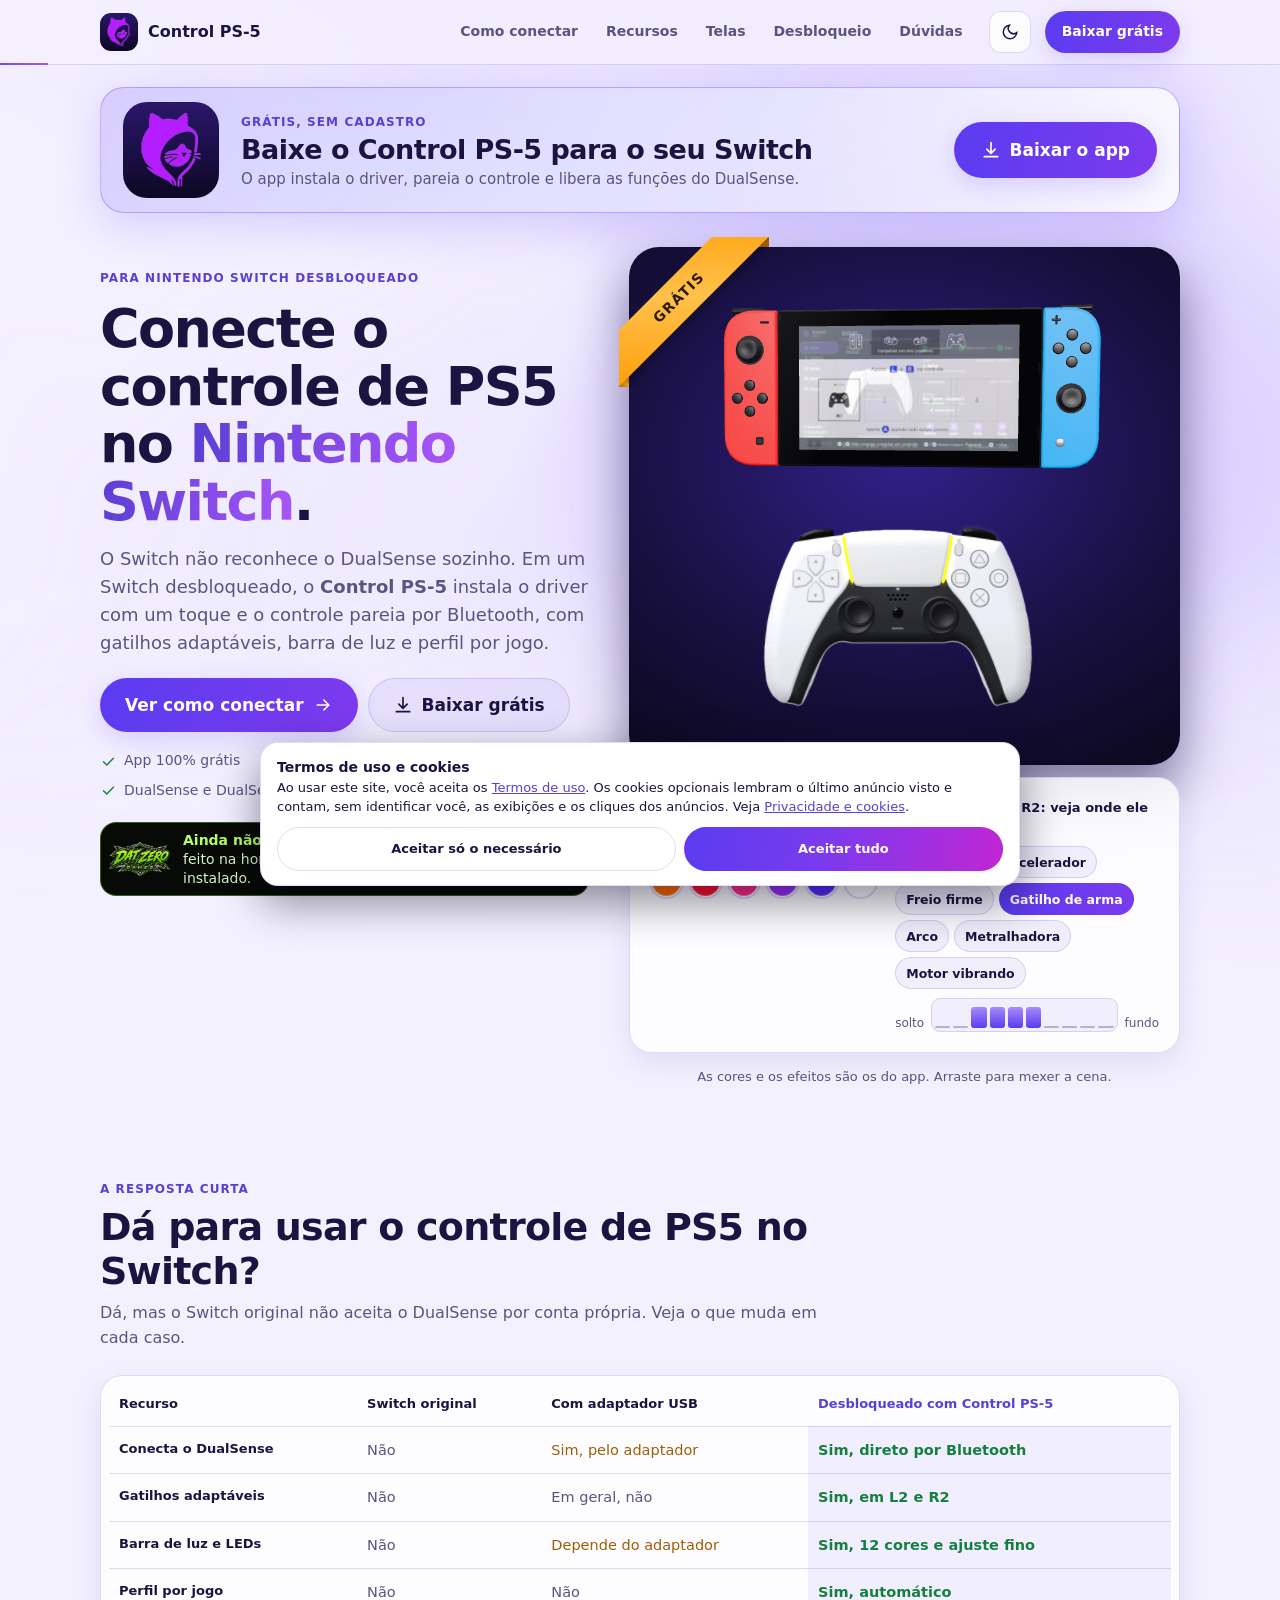
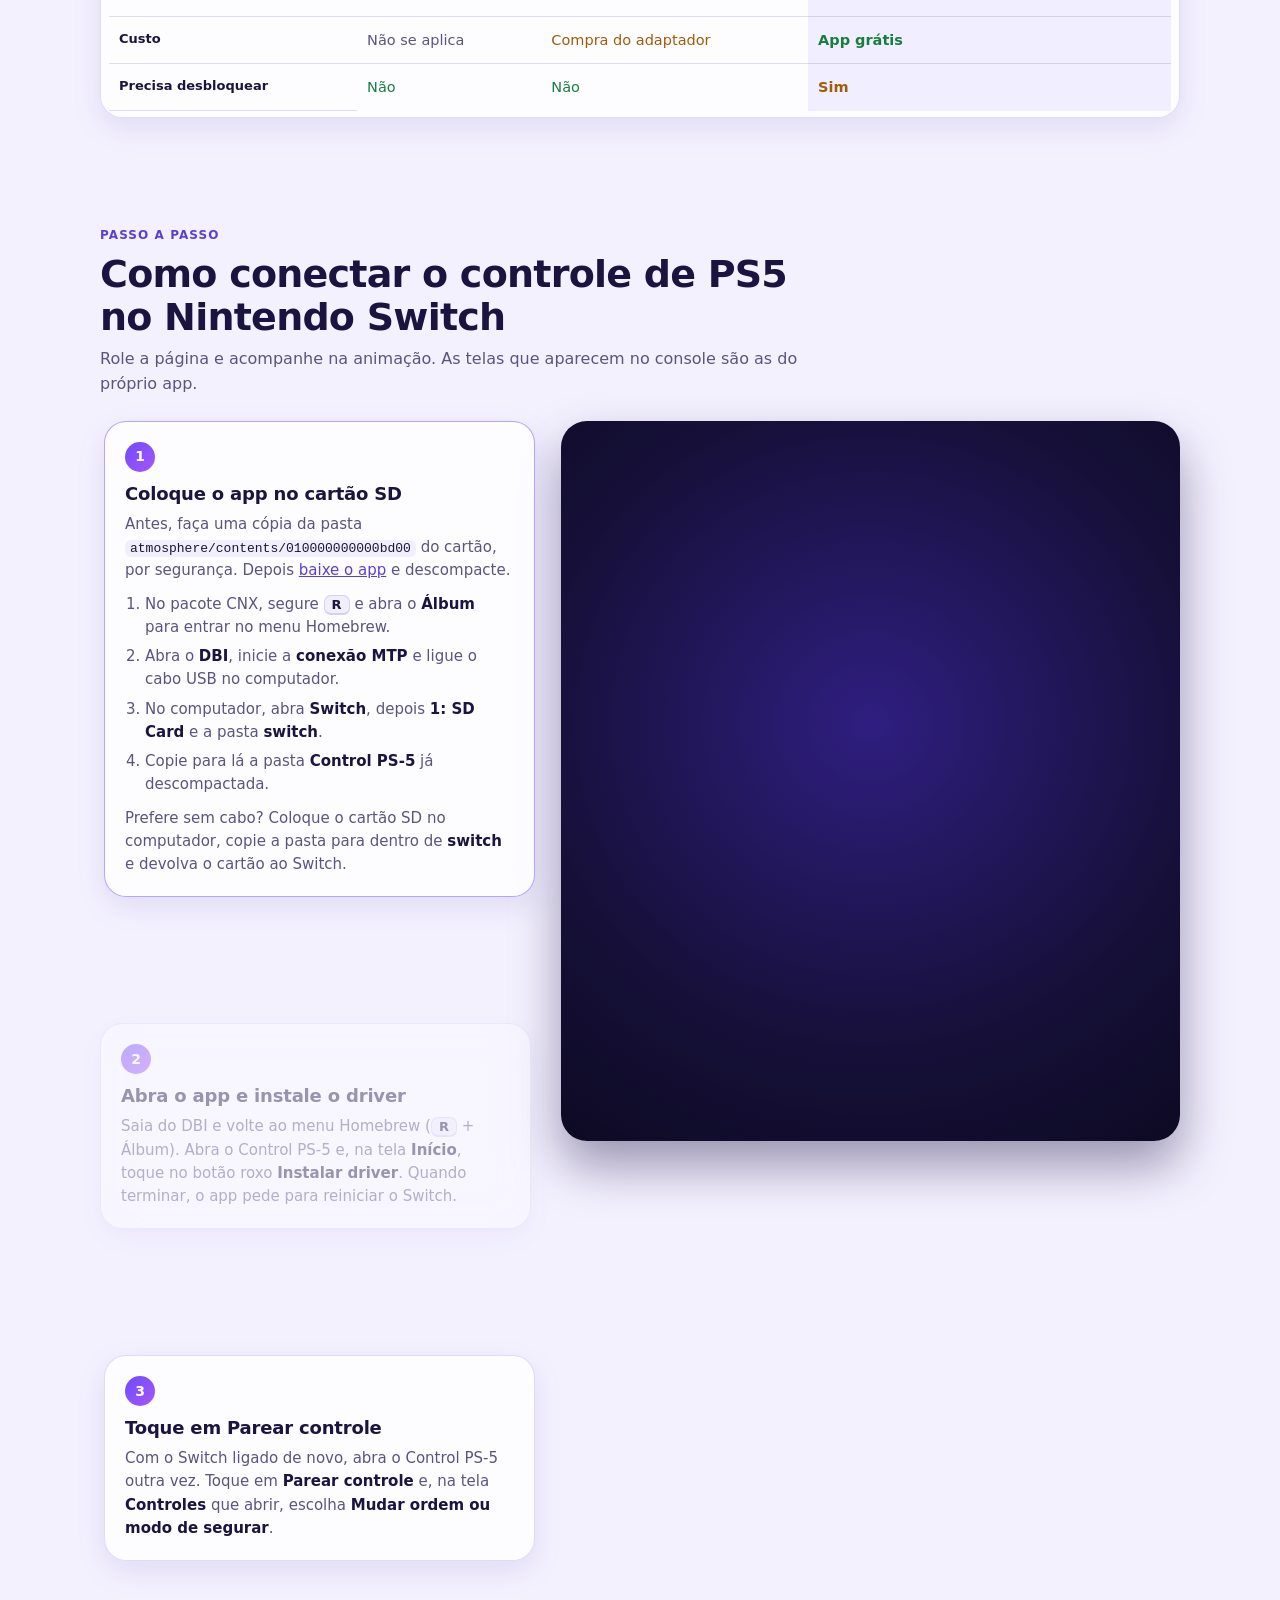
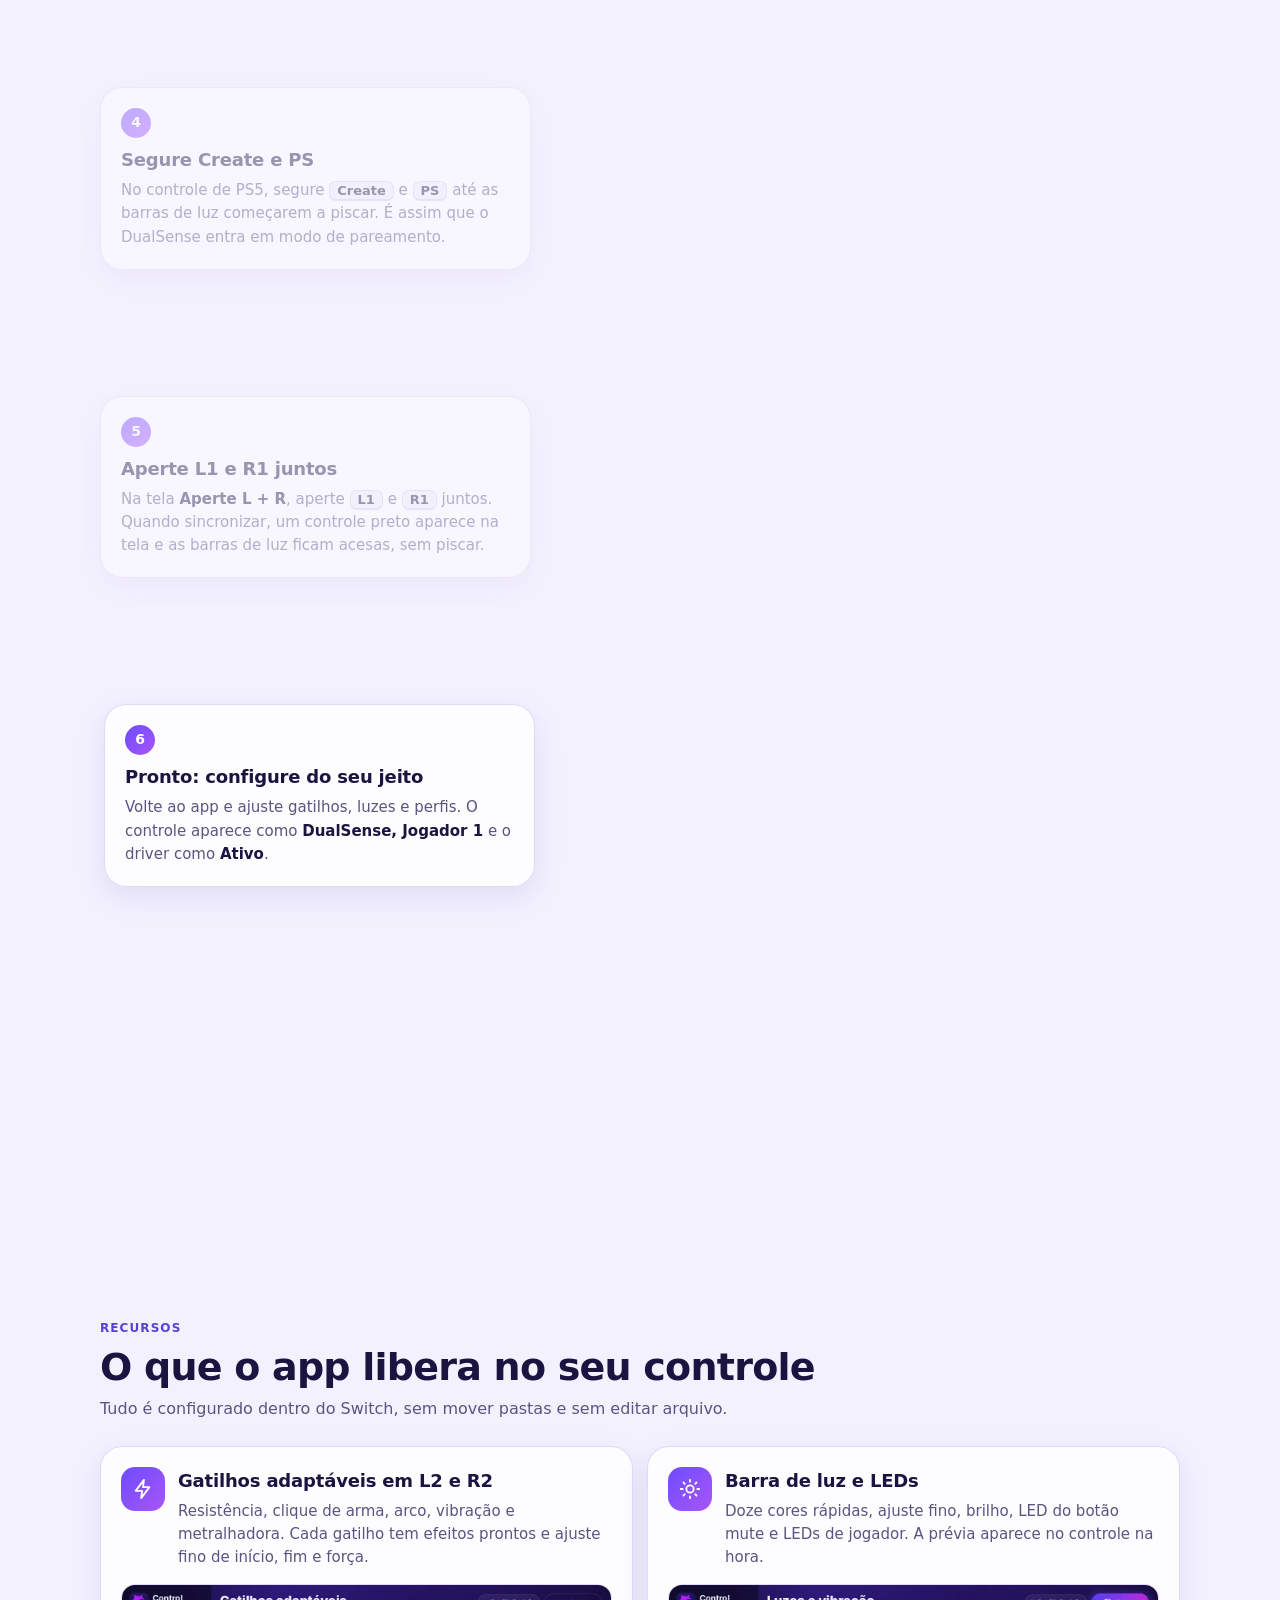
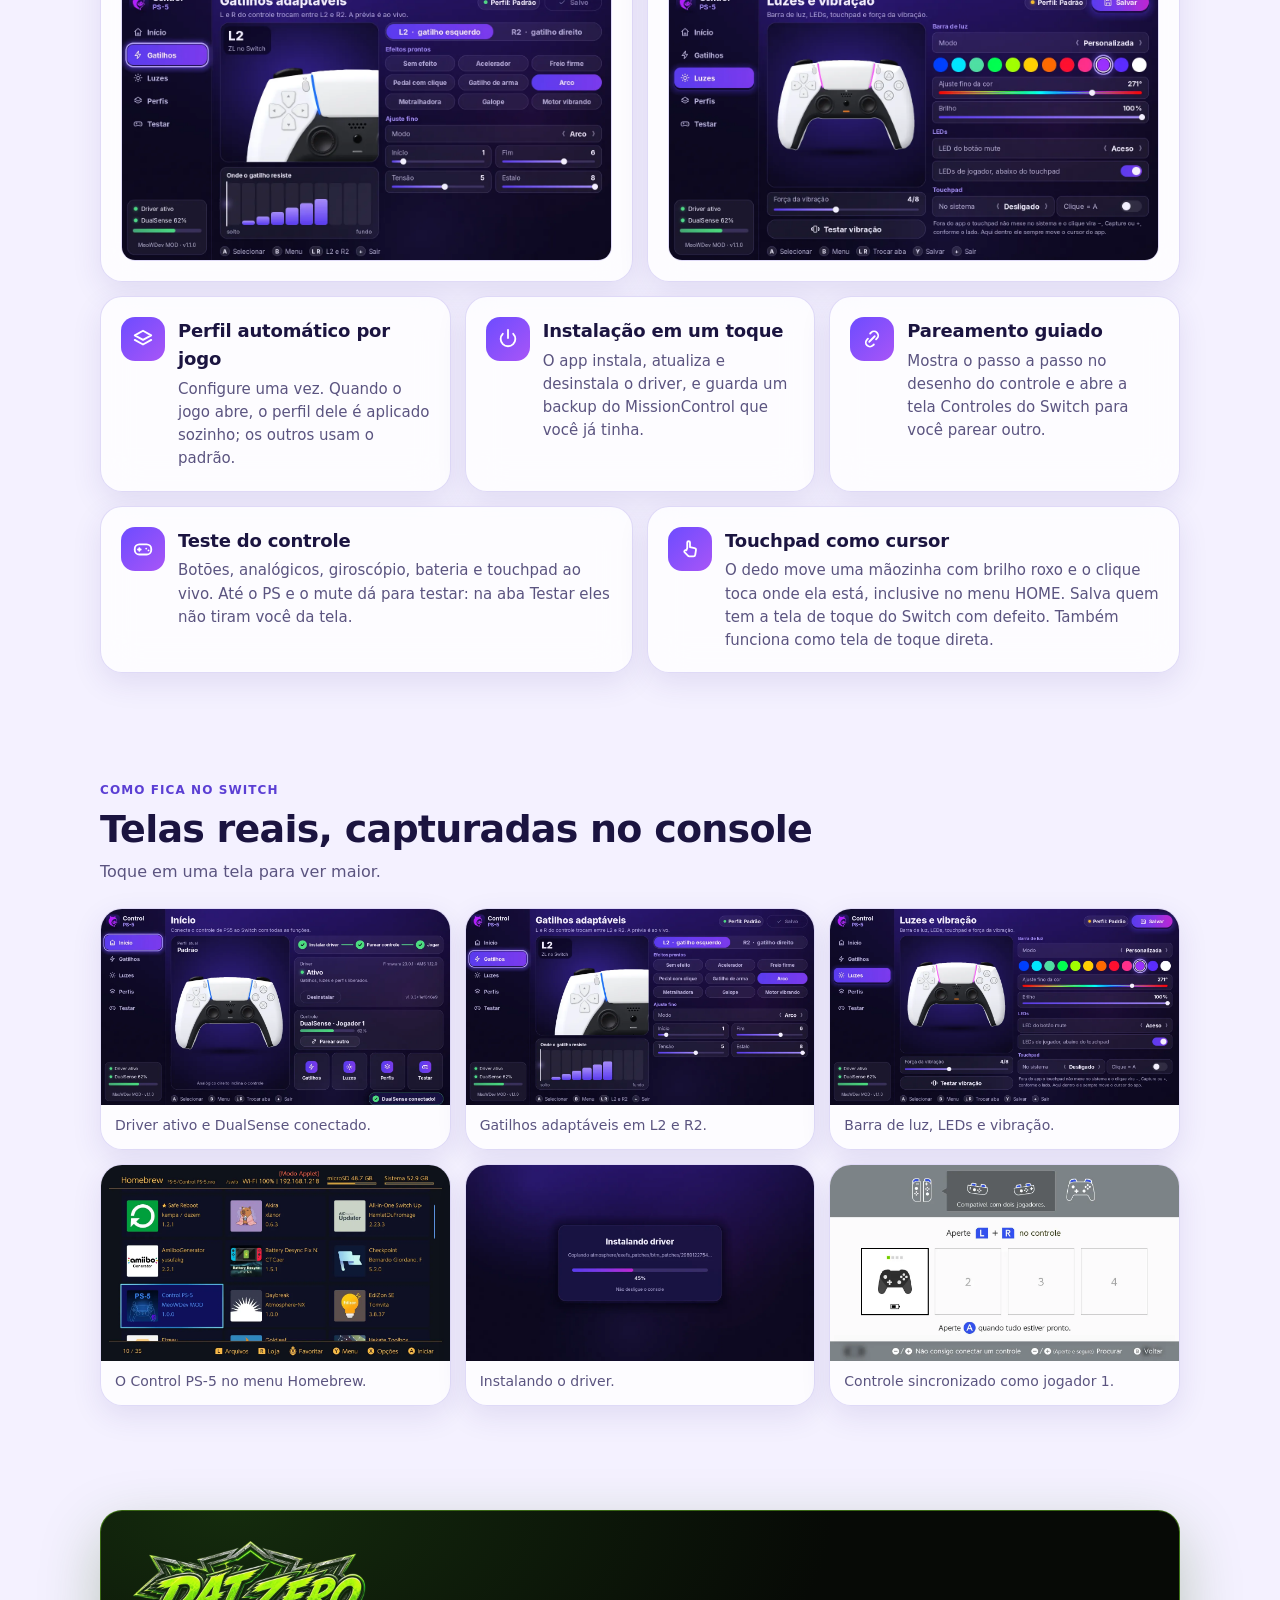
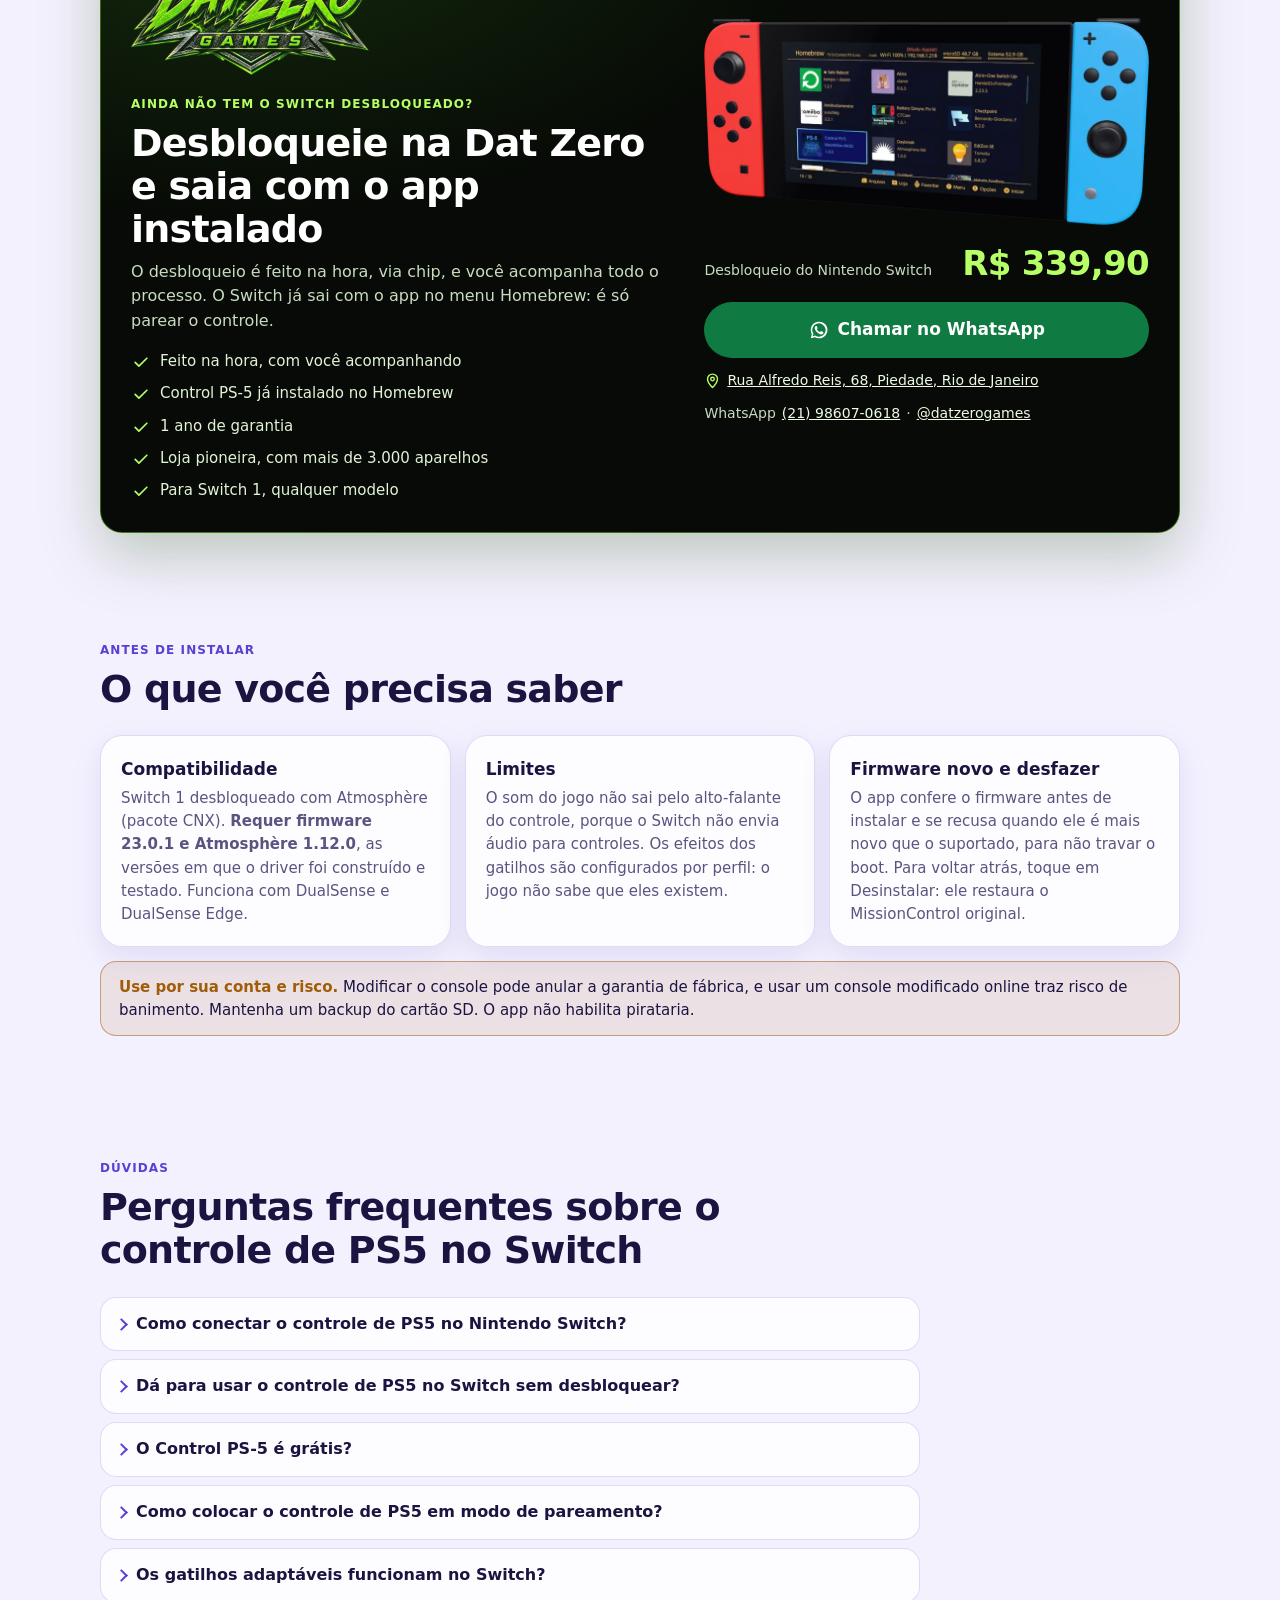
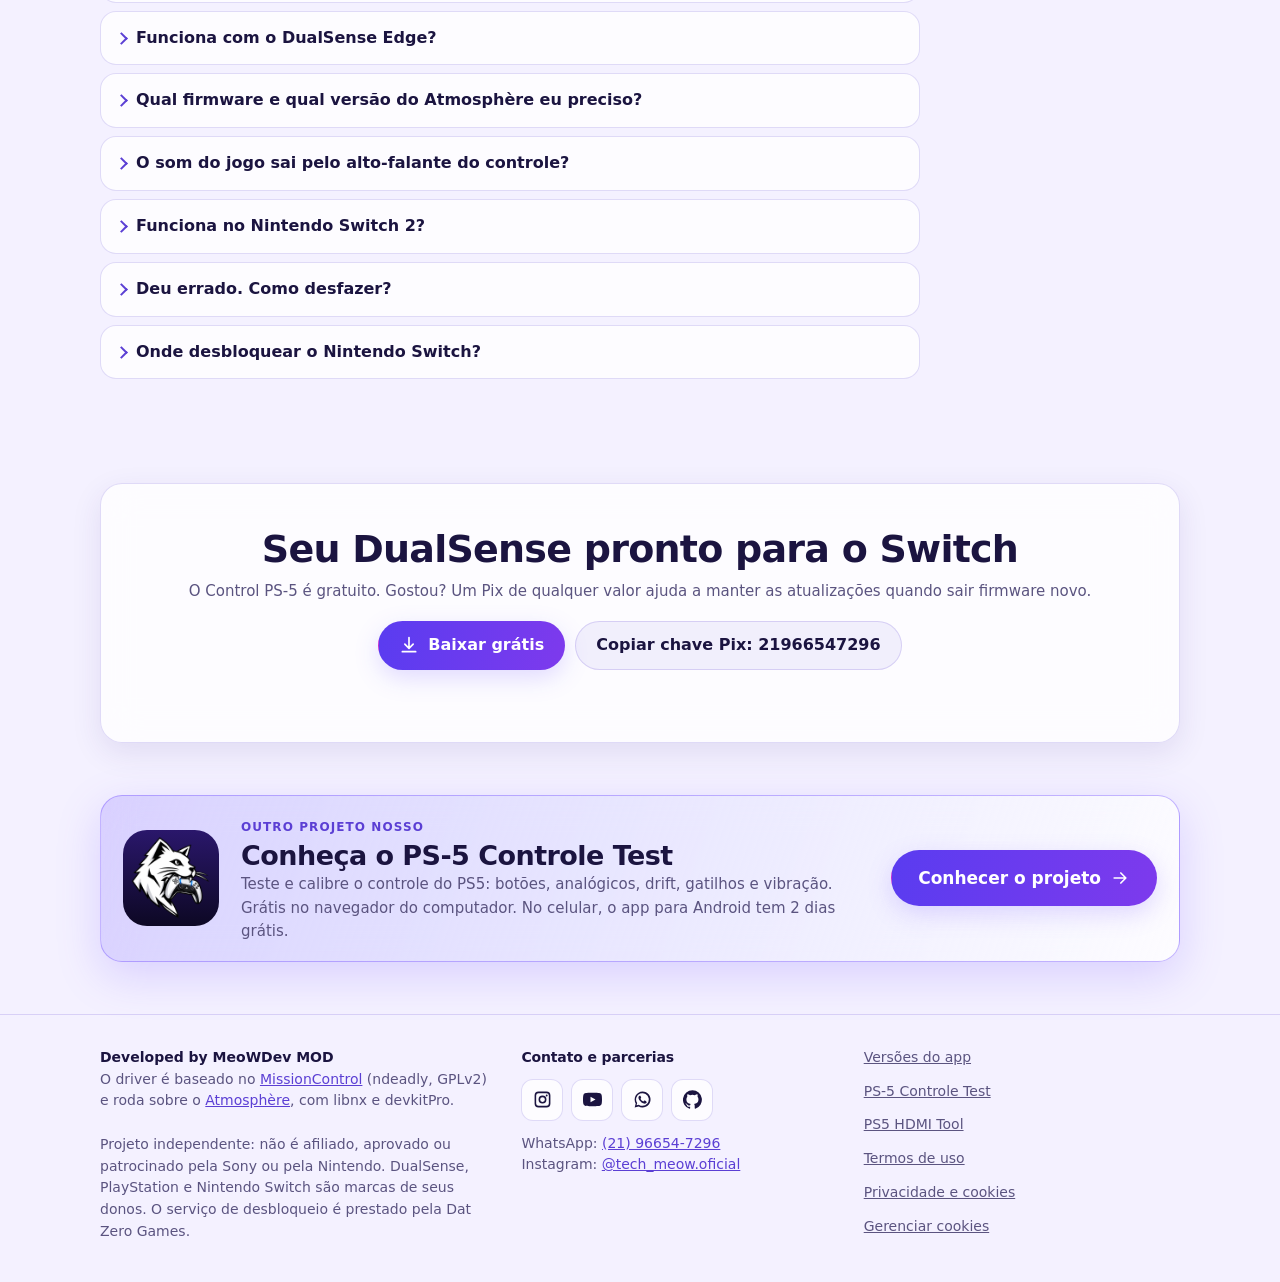
==== commit 0cc86bbc: "Control PS-5 v1.1.0: interface nova, controle fiel ao real e toque que abre as opções Página: a cena" ====
--- a/index.html
+++ b/index.html
@@ -49,7 +49,7 @@
       "description": "App gratuito para Nintendo Switch desbloqueado que instala o driver e conecta o controle de PS5 (DualSense e DualSense Edge) por Bluetooth, com gatilhos adaptáveis, barra de luz, touchpad e perfil por jogo.",
       "applicationCategory": "UtilitiesApplication",
       "operatingSystem": "Nintendo Switch com Atmosphère",
-      "softwareVersion": "1.0.1",
+      "softwareVersion": "1.1.0",
       "offers": { "@type": "Offer", "price": "0", "priceCurrency": "BRL" },
       "author": { "@id": "https://meowdev-mod.github.io/Control-PS-5/#org" },
       "downloadUrl": "https://github.com/MeoWDev-MOD/Control-PS-5/releases/latest/download/Control-PS-5.zip",
@@ -70,7 +70,7 @@
       "tool": [{ "@type": "HowToTool", "name": "App Control PS-5" }, { "@type": "HowToTool", "name": "Computador com cabo USB ou leitor de cartão SD" }],
       "step": [
         { "@type": "HowToStep", "position": 1, "name": "Coloque o app no cartão SD", "text": "Baixe e descompacte o Control PS-5 e copie a pasta para dentro da pasta switch do cartão SD, pelo DBI com cabo USB ou com o cartão no computador.", "image": "https://meowdev-mod.github.io/Control-PS-5/img/menu-homebrew-com-control-ps5-no-nintendo-switch.webp" },
-        { "@type": "HowToStep", "position": 2, "name": "Instale o driver", "text": "Abra o Control PS-5 no menu Homebrew e, na tela Início, toque no botão azul Instalar. Quando terminar, reinicie o Switch.", "image": "https://meowdev-mod.github.io/Control-PS-5/img/app-control-ps5-instalar-driver-dualsense.webp" },
+        { "@type": "HowToStep", "position": 2, "name": "Instale o driver", "text": "Abra o Control PS-5 no menu Homebrew e, na tela Início, toque no botão roxo Instalar driver. Quando terminar, reinicie o Switch.", "image": "https://meowdev-mod.github.io/Control-PS-5/img/app-control-ps5-instalar-driver-dualsense.webp" },
         { "@type": "HowToStep", "position": 3, "name": "Toque em Parear controle", "text": "Abra o app de novo, toque em Parear controle e, na tela Controles, escolha Mudar ordem ou modo de segurar.", "image": "https://meowdev-mod.github.io/Control-PS-5/img/tela-controles-do-nintendo-switch-mudar-ordem.webp" },
         { "@type": "HowToStep", "position": 4, "name": "Segure Create e PS", "text": "No controle, segure Create e PS até as barras de luz começarem a piscar." },
         { "@type": "HowToStep", "position": 5, "name": "Aperte L1 e R1 juntos", "text": "Na tela Aperte L + R, aperte L1 e R1 juntos. Quando sincronizar, um controle preto aparece na tela e as barras de luz ficam acesas, sem piscar.", "image": "https://meowdev-mod.github.io/Control-PS-5/img/aperte-l-e-r-para-sincronizar-controle-ps5-no-switch.webp" },
@@ -162,8 +162,8 @@
     </div>
     <div>
       <div class="stage3d" id="heroStage"><span class="ribbon" aria-hidden="true"></span>
-        <img class="poster" src="img/controle-de-ps5-conectado-no-nintendo-switch-3d.webp" width="900" height="846" alt="Modelo 3D de um Nintendo Switch com o app Control PS-5 na tela e um controle de PS5 branco conectado, com a barra de luz acesa" fetchpriority="high">
-        <canvas id="hero3d" aria-label="Modelo 3D do Nintendo Switch e do controle de PS5 se conectando. Arraste para girar."></canvas>
+        <img class="poster" src="img/controle-de-ps5-conectado-no-nintendo-switch-3d.webp" width="900" height="846" alt="Nintendo Switch com o app Control PS-5 na tela e um controle de PS5 branco conectado, com a barra de luz acesa" fetchpriority="high">
+        <canvas id="hero3d" aria-label="Nintendo Switch e controle de PS5 se conectando. Arraste para mexer a cena."></canvas>
       </div>
       <div class="aovivo card" id="aoVivo">
         <div>
@@ -176,7 +176,7 @@
           <div class="curso"><span>solto</span><div id="curso" aria-hidden="true"></div><span>fundo</span></div>
         </div>
       </div>
-      <p class="caption">As cores e os efeitos são os do app. Arraste o modelo para girar.</p>
+      <p class="caption">As cores e os efeitos são os do app. Arraste para mexer a cena.</p>
     </div>
   </section>
 
@@ -198,9 +198,9 @@
   </section>
 
   <section class="sec" id="como-conectar">
-    <div class="h"><span class="kick">Passo a passo</span><h2>Como conectar o controle de PS5 no Nintendo Switch</h2><p>Role a página e acompanhe no modelo 3D. As telas no console são capturas reais do app.</p></div>
+    <div class="h"><span class="kick">Passo a passo</span><h2>Como conectar o controle de PS5 no Nintendo Switch</h2><p>Role a página e acompanhe na animação. As telas que aparecem no console são as do próprio app.</p></div>
     <div class="story" id="montagem">
-      <div class="storypalco" id="storyStage"><canvas id="story3d" aria-label="Modelo 3D mostrando cada passo da conexão do controle de PS5 com o Nintendo Switch"></canvas><div id="rotulos3d" aria-hidden="true"></div><div class="carrega">Carregando o modelo 3D</div></div>
+      <div class="storypalco" id="storyStage"><canvas id="story3d" aria-label="Animação mostrando cada passo da conexão do controle de PS5 com o Nintendo Switch"></canvas><div id="rotulos3d" aria-hidden="true"></div><div class="carrega">Carregando o modelo 3D</div></div>
       <div class="passos">
         <article class="card passo"><span class="nro">1</span><h3>Coloque o app no cartão SD</h3>
           <p>Antes, faça uma cópia da pasta <code>atmosphere/contents/010000000000bd00</code> do cartão, por segurança. Depois <a href="https://github.com/MeoWDev-MOD/Control-PS-5/releases/latest/download/Control-PS-5.zip">baixe o app</a> e descompacte.</p>
@@ -213,8 +213,8 @@
           <p>Prefere sem cabo? Coloque o cartão SD no computador, copie a pasta para dentro de <b>switch</b> e devolva o cartão ao Switch.</p>
           <img src="img/menu-homebrew-com-control-ps5-no-nintendo-switch.webp" width="1280" height="720" loading="lazy" alt="Menu Homebrew do Nintendo Switch com o app Control PS-5 na lista"></article>
         <article class="card passo"><span class="nro">2</span><h3>Abra o app e instale o driver</h3>
-          <p>Saia do DBI e volte ao menu Homebrew (<kbd>R</kbd> + Álbum). Abra o Control PS-5 e, na tela <b>Início</b>, toque no botão azul <b>Instalar</b>. Quando terminar, o app pede para reiniciar o Switch.</p>
-          <img src="img/app-control-ps5-instalar-driver-dualsense.webp" width="1280" height="720" loading="lazy" alt="Tela Início do Control PS-5 com o botão azul para instalar o driver do DualSense"></article>
+          <p>Saia do DBI e volte ao menu Homebrew (<kbd>R</kbd> + Álbum). Abra o Control PS-5 e, na tela <b>Início</b>, toque no botão roxo <b>Instalar driver</b>. Quando terminar, o app pede para reiniciar o Switch.</p>
+          <img src="img/app-control-ps5-instalar-driver-dualsense.webp" width="1280" height="720" loading="lazy" alt="Tela Início do Control PS-5 com o botão roxo para instalar o driver do DualSense"></article>
         <article class="card passo"><span class="nro">3</span><h3>Toque em Parear controle</h3>
           <p>Com o Switch ligado de novo, abra o Control PS-5 outra vez. Toque em <b>Parear controle</b> e, na tela <b>Controles</b> que abrir, escolha <b>Mudar ordem ou modo de segurar</b>.</p>
           <img src="img/tela-controles-do-nintendo-switch-mudar-ordem.webp" width="1280" height="720" loading="lazy" alt="Tela Controles do Nintendo Switch com a opção Mudar ordem ou modo de segurar"></article>
@@ -238,8 +238,8 @@
       <article class="card spot"><div class="ico"><svg class="i"><use href="#i-layers"/></svg></div><h3>Perfil automático por jogo</h3><p>Configure uma vez. Quando o jogo abre, o perfil dele é aplicado sozinho; os outros usam o padrão.</p></article>
       <article class="card spot"><div class="ico"><svg class="i"><use href="#i-power"/></svg></div><h3>Instalação em um toque</h3><p>O app instala, atualiza e desinstala o driver, e guarda um backup do MissionControl que você já tinha.</p></article>
       <article class="card spot"><div class="ico"><svg class="i"><use href="#i-link"/></svg></div><h3>Pareamento guiado</h3><p>Mostra o passo a passo no desenho do controle e abre a tela Controles do Switch para você parear outro.</p></article>
-      <article class="card wide spot"><div class="ico"><svg class="i"><use href="#i-pad"/></svg></div><h3>Teste do controle</h3><p>Botões, analógicos, giroscópio, bateria e touchpad ao vivo, para ver se está tudo certo antes de jogar.</p></article>
-      <article class="card wide spot"><div class="ico"><svg class="i"><use href="#i-touch"/></svg></div><h3>Touchpad no sistema <span class="tag alt">experimental</span></h3><p>Como tela de toque, como mouse ou como cursor com mãozinha. Funciona dentro do app; no sistema depende do firmware e do jogo.</p></article>
+      <article class="card wide spot"><div class="ico"><svg class="i"><use href="#i-pad"/></svg></div><h3>Teste do controle</h3><p>Botões, analógicos, giroscópio, bateria e touchpad ao vivo. Até o PS e o mute dá para testar: na aba Testar eles não tiram você da tela.</p></article>
+      <article class="card wide spot"><div class="ico"><svg class="i"><use href="#i-touch"/></svg></div><h3>Touchpad como cursor</h3><p>O dedo move uma mãozinha com brilho roxo e o clique toca onde ela está, inclusive no menu HOME. Salva quem tem a tela de toque do Switch com defeito. Também funciona como tela de toque direta.</p></article>
     </div>
   </section>
 
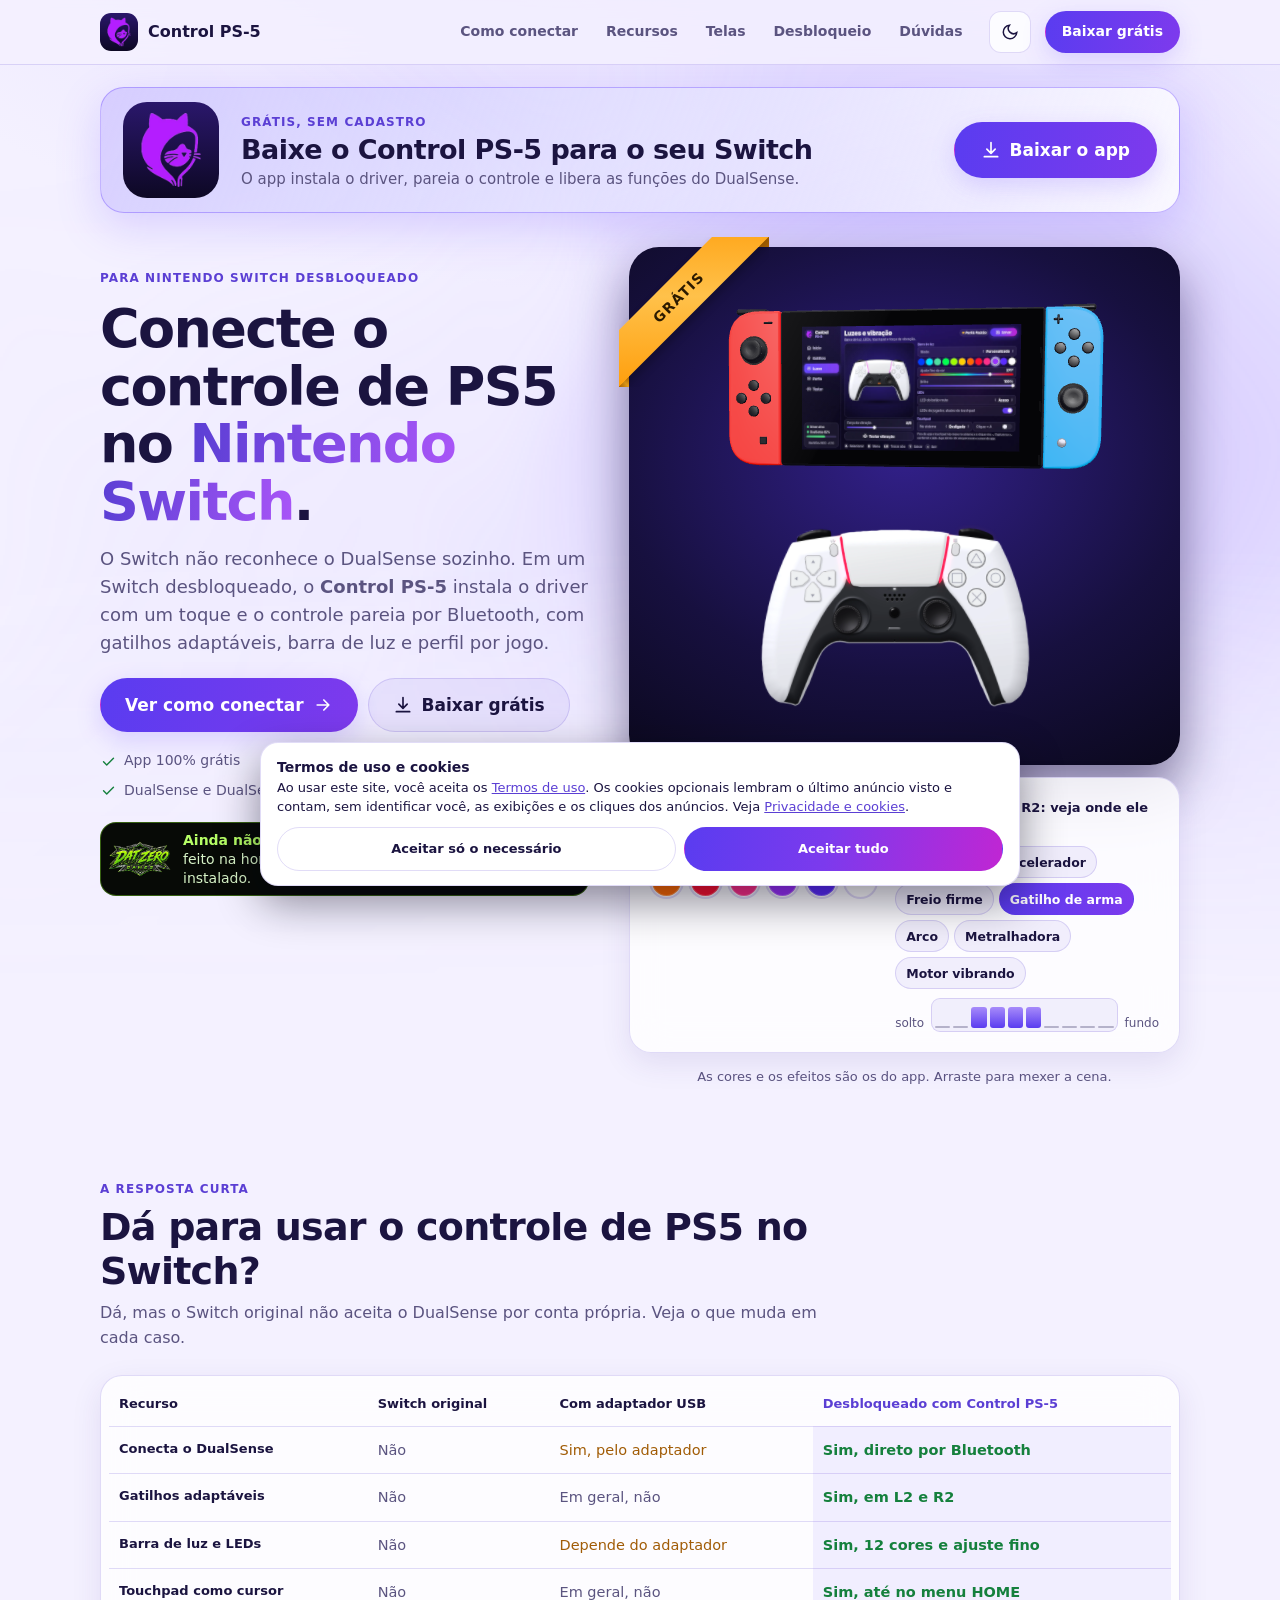
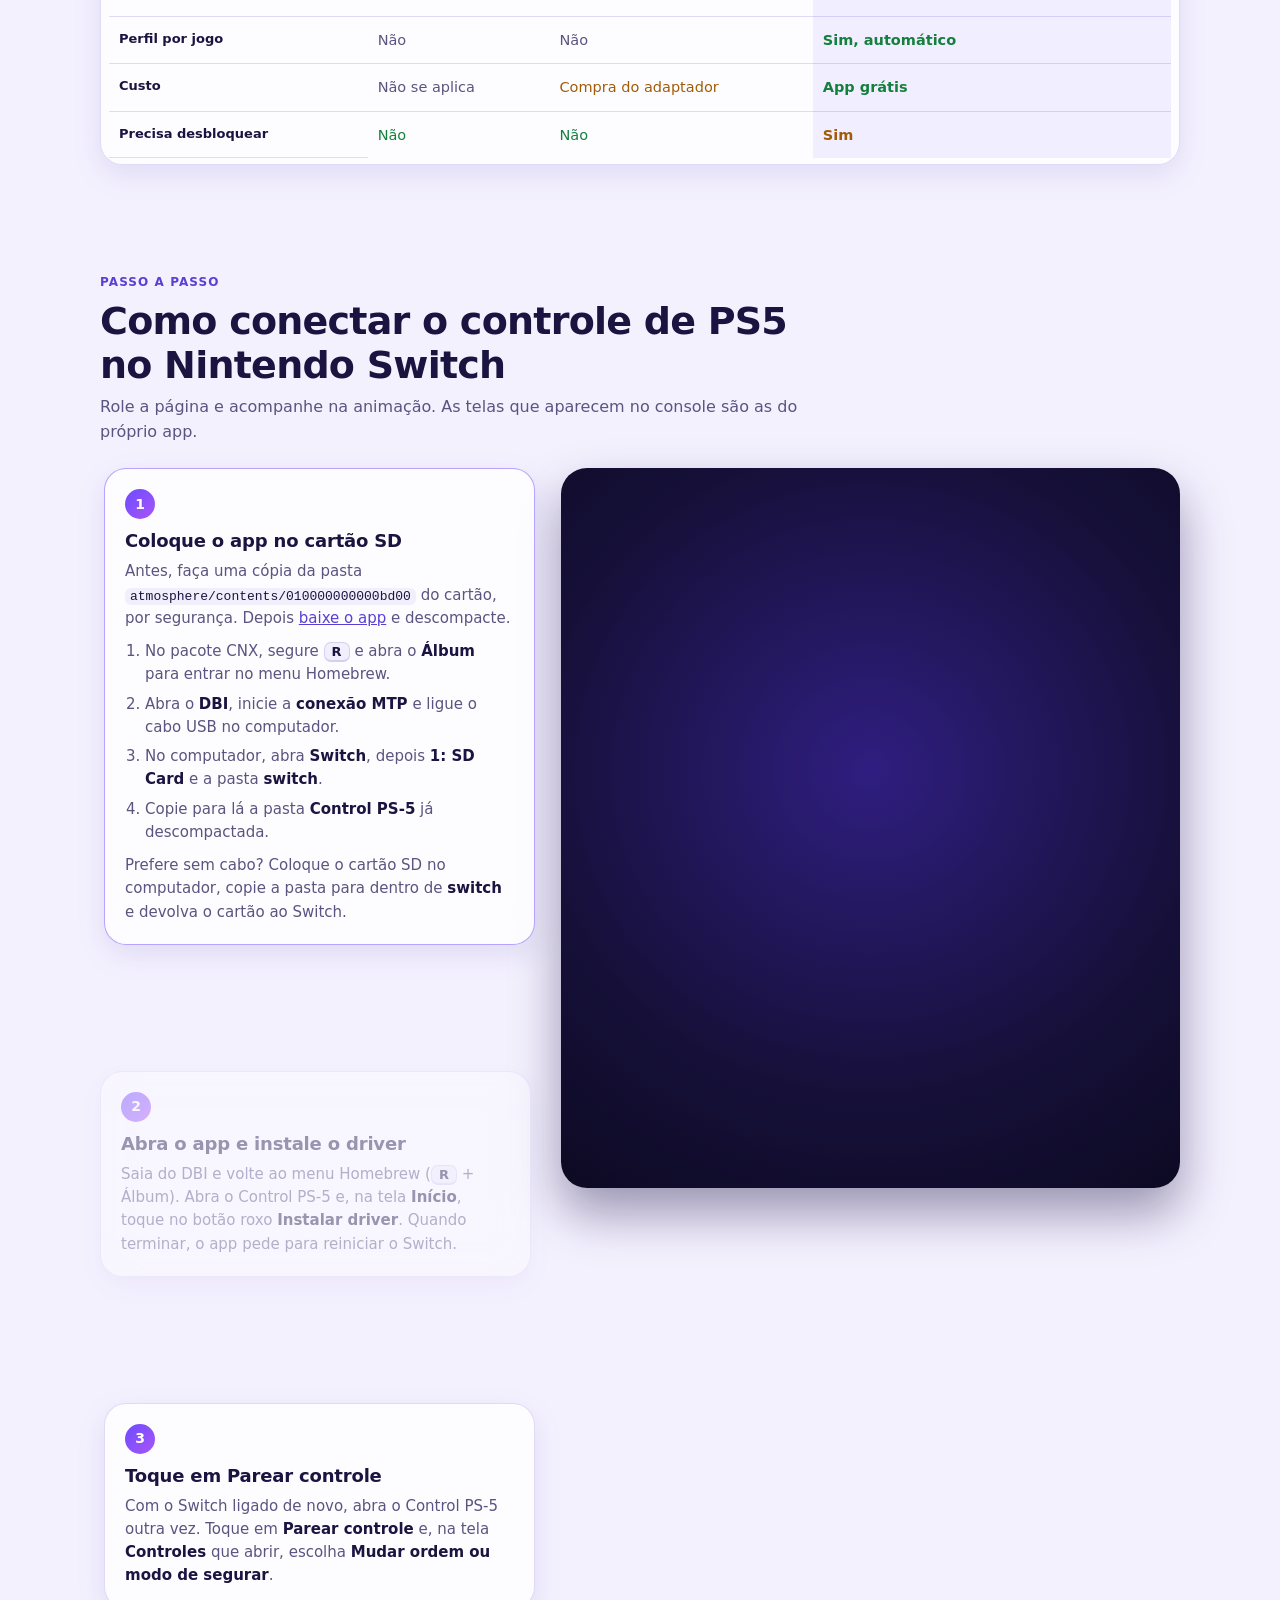
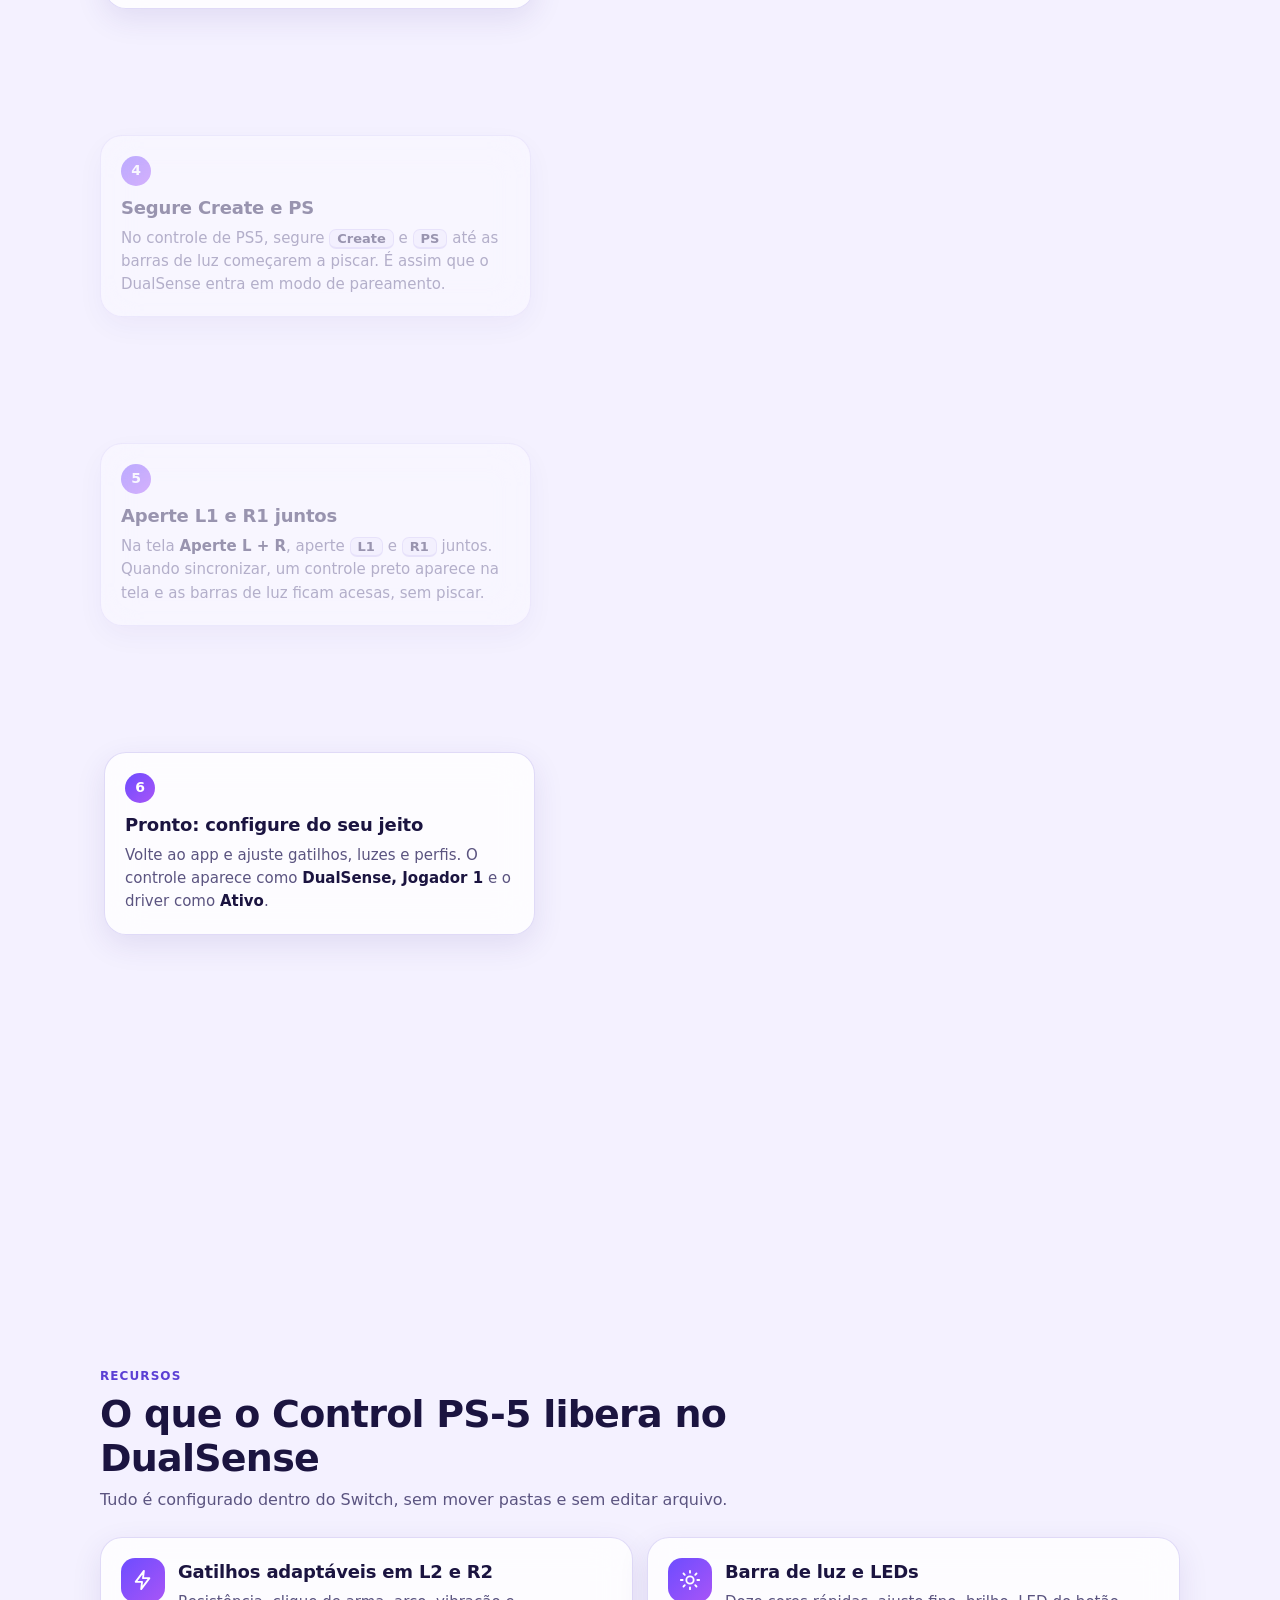
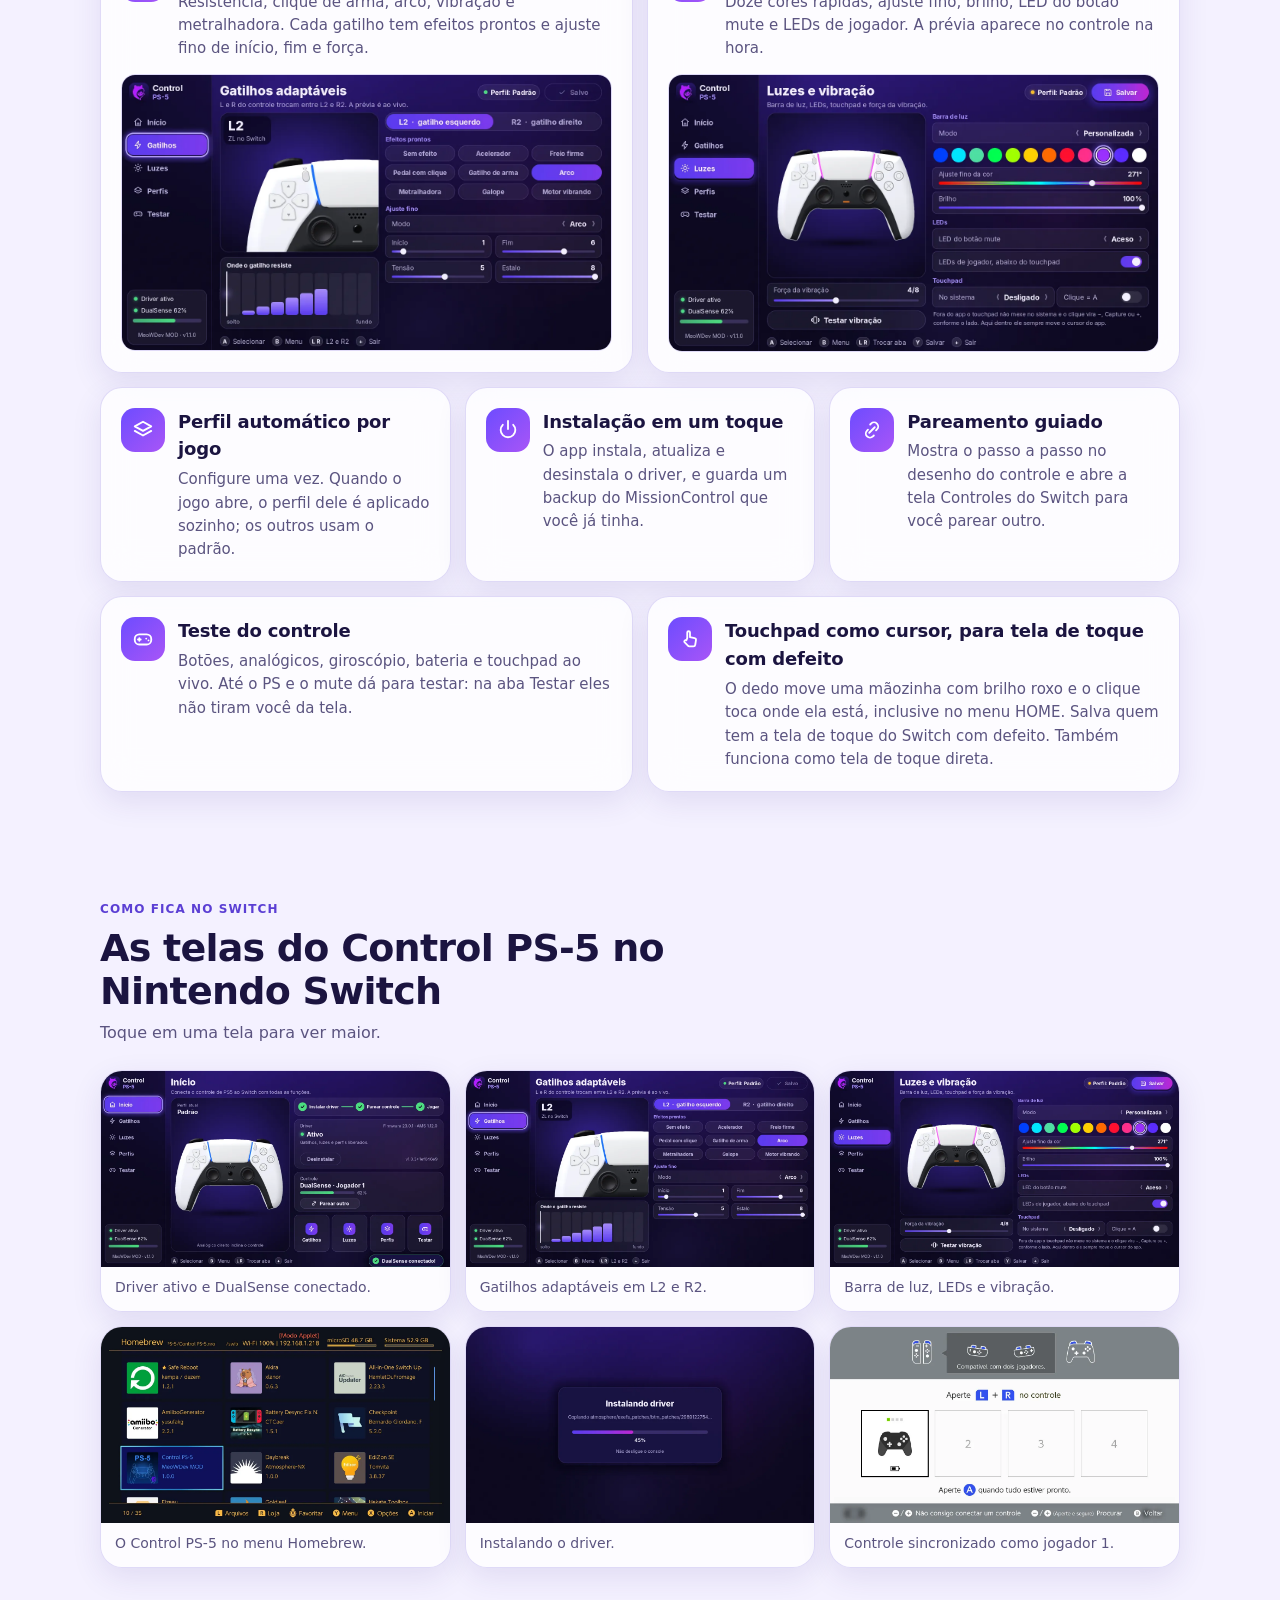
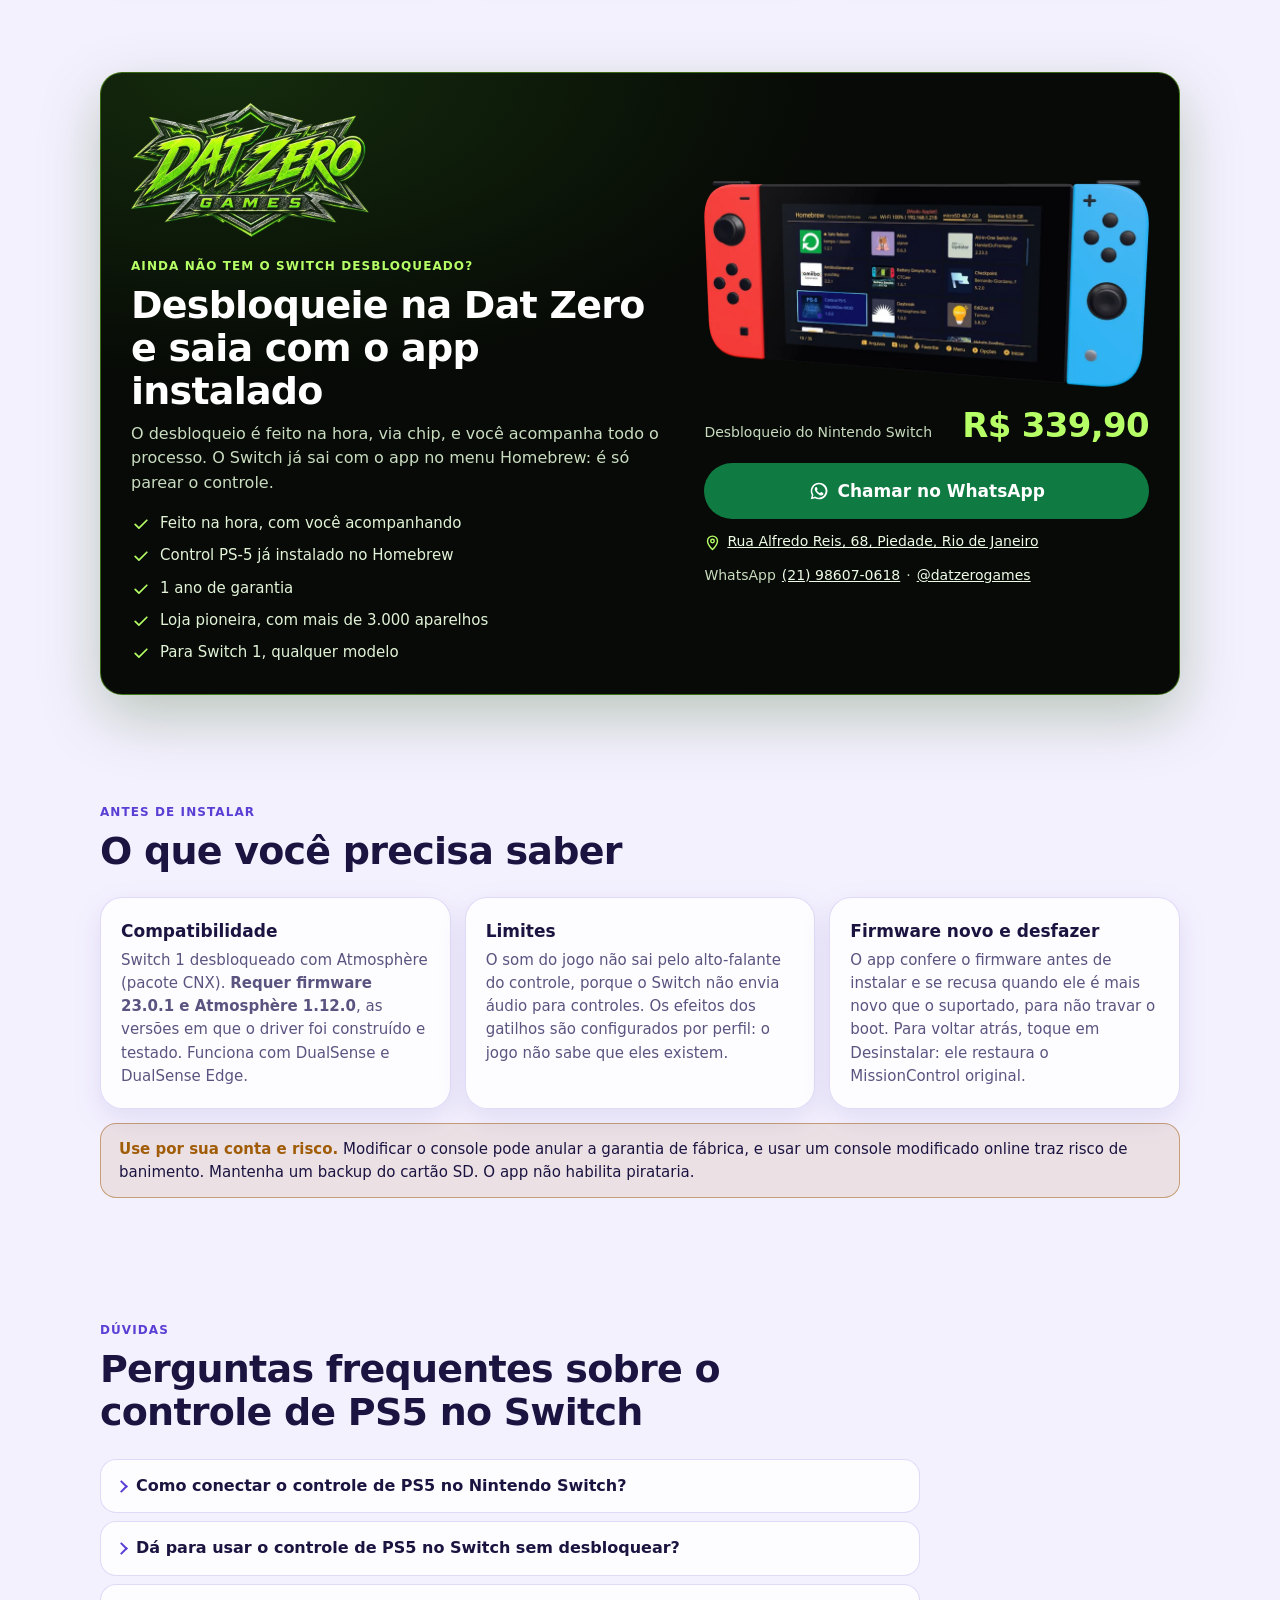
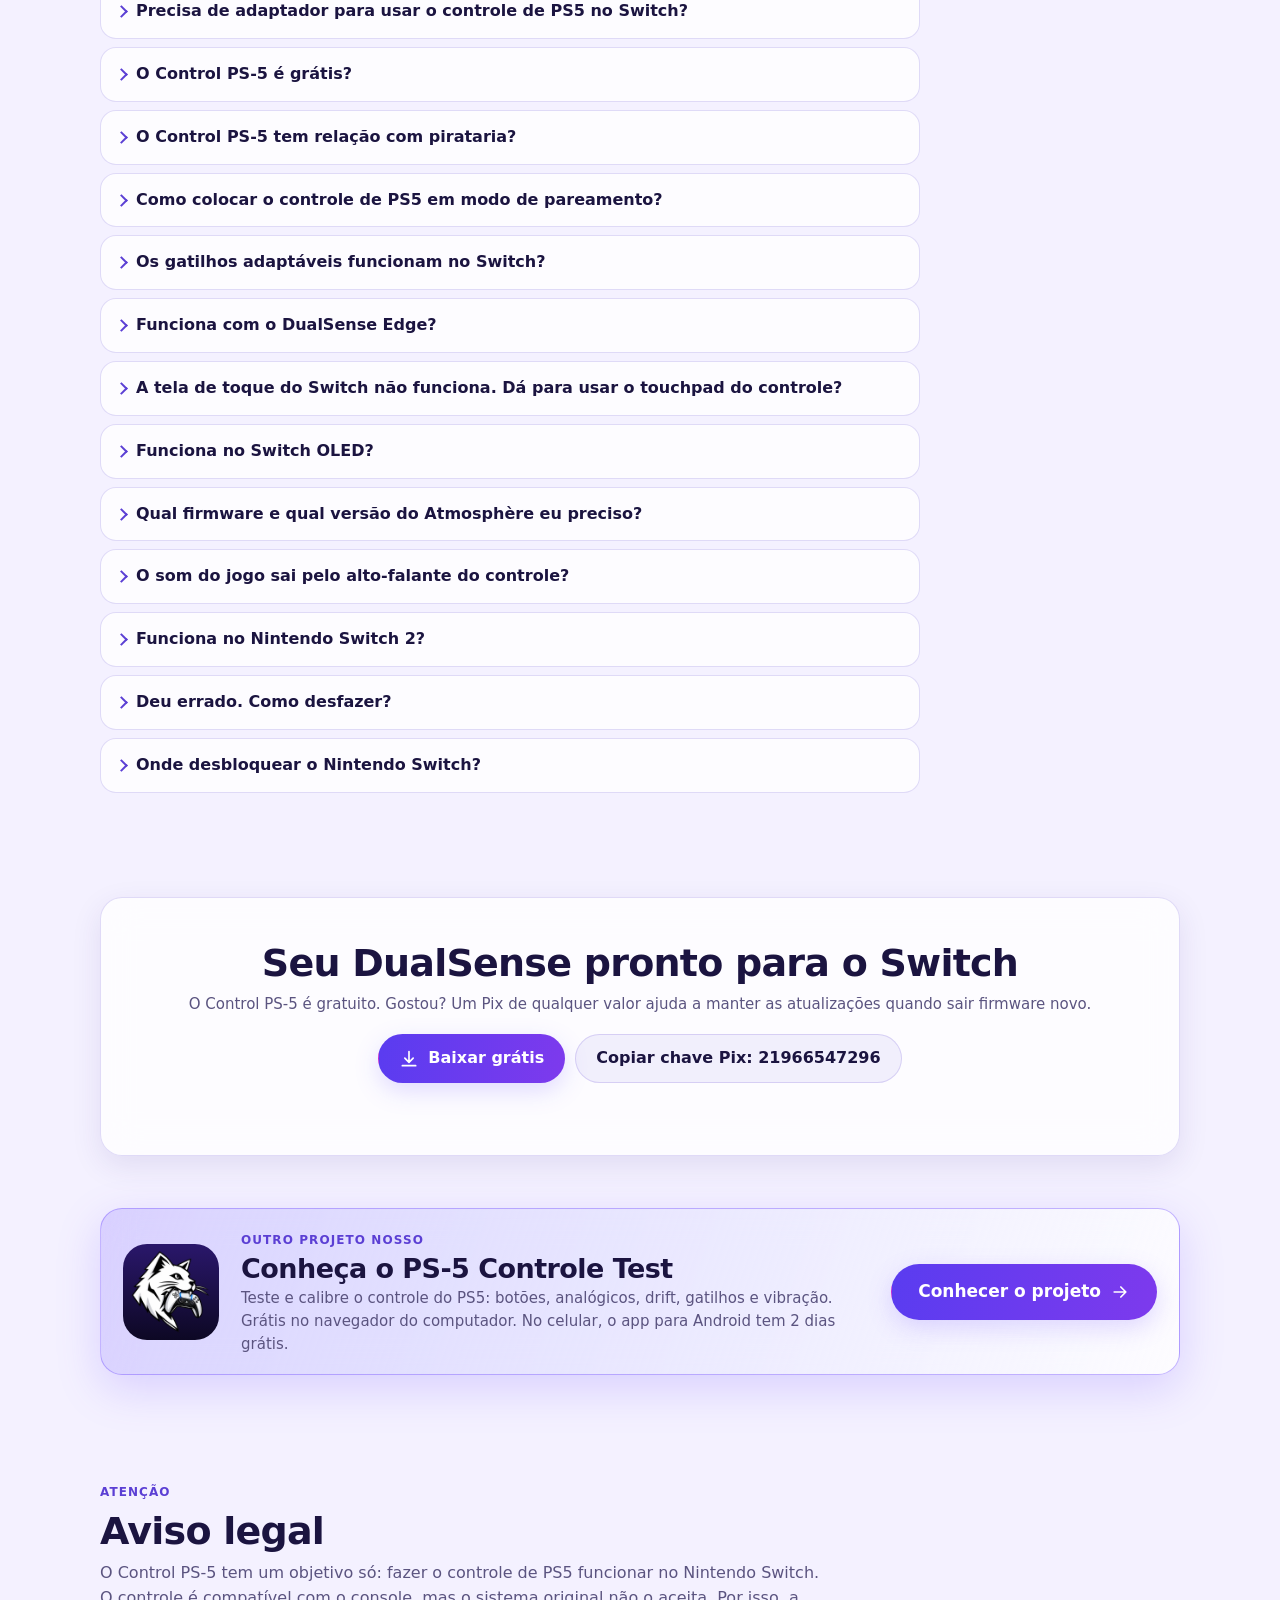
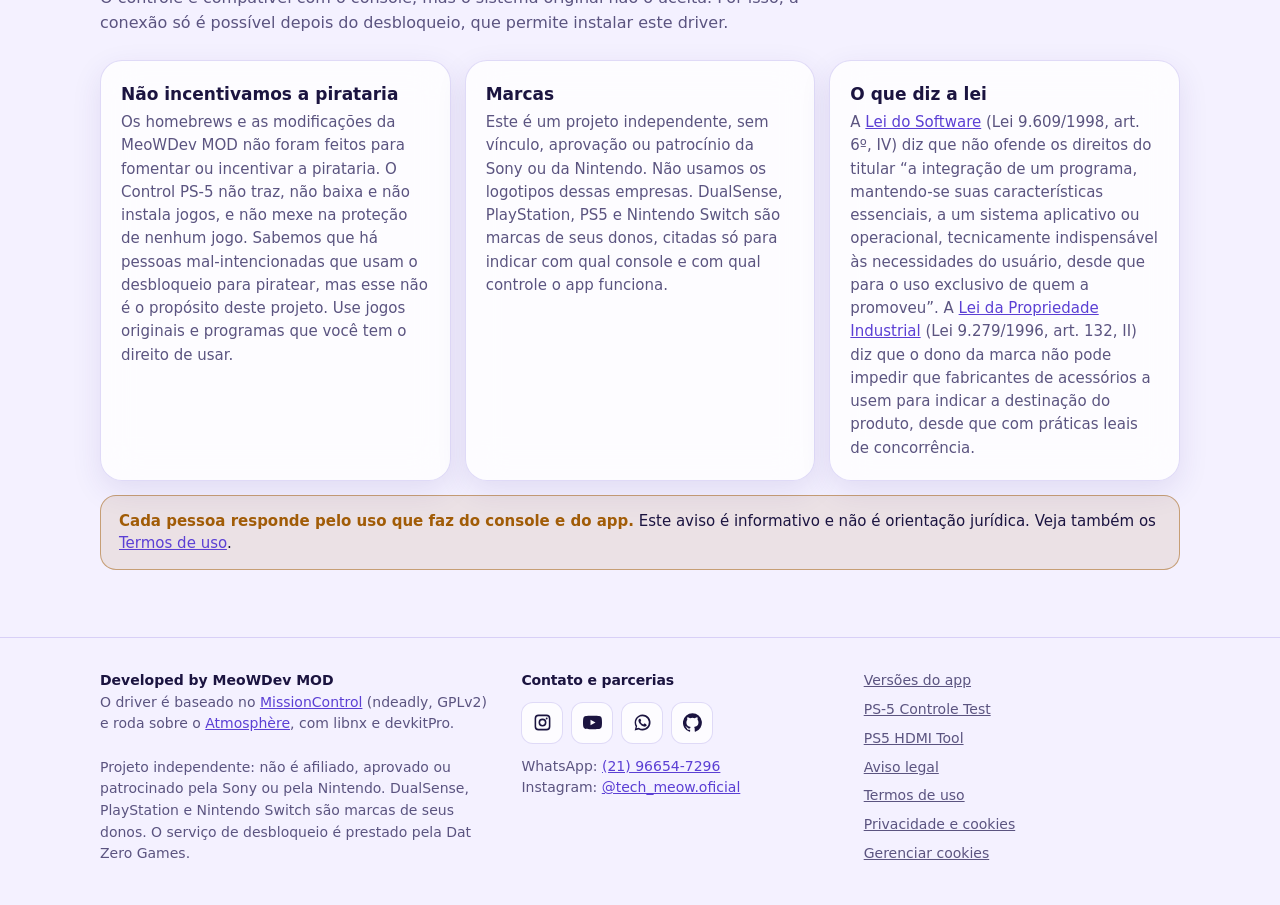
==== commit 5499fd48: "Aviso legal, SEO da página e blocos que ficavam invisíveis em link direto Aviso legal: o app não inc" ====
--- a/index.html
+++ b/index.html
@@ -4,9 +4,10 @@
 <meta charset="utf-8">
 <meta name="viewport" content="width=device-width, initial-scale=1, viewport-fit=cover">
 <title>Como conectar controle de PS5 no Nintendo Switch | Control PS-5</title>
-<meta name="description" content="Conecte o controle de PS5 (DualSense) no Nintendo Switch desbloqueado com o Control PS-5, app grátis: passo a passo, gatilhos adaptáveis, barra de luz e perfis.">
-<meta name="keywords" content="como conectar controle de PS5 no Nintendo Switch, controle de PS5 no Switch, DualSense no Nintendo Switch, usar controle PS5 no Switch, parear DualSense no Switch, Switch desbloqueado, homebrew DualSense, Control PS-5, MissionControl, gatilhos adaptáveis no Switch">
+<meta name="description" content="Conecte o controle de PS5 (DualSense) no Nintendo Switch desbloqueado por Bluetooth, sem adaptador. App grátis, com gatilhos adaptáveis, barra de luz e touchpad.">
+<meta name="keywords" content="como conectar controle de PS5 no Nintendo Switch, controle de PS5 no Switch, DualSense no Nintendo Switch, usar controle PS5 no Switch, parear DualSense no Switch, Switch desbloqueado, homebrew DualSense, Control PS-5, MissionControl, gatilhos adaptáveis no Switch, controle de PS5 no Switch sem adaptador, Switch OLED, tela de toque do Switch com defeito, touchpad do DualSense como cursor">
 <meta name="author" content="MeoWDev MOD">
+<meta name="robots" content="index,follow,max-image-preview:large,max-snippet:-1">
 <meta name="theme-color" content="#0c0920">
 <link rel="canonical" href="https://meowdev-mod.github.io/Control-PS-5/">
 <link rel="icon" href="img/icon-192.png" type="image/png">
@@ -14,16 +15,18 @@
 <meta property="og:type" content="website">
 <meta property="og:site_name" content="Control PS-5">
 <meta property="og:title" content="Como conectar o controle de PS5 no Nintendo Switch">
-<meta property="og:description" content="App grátis para Switch desbloqueado: pareia o DualSense por Bluetooth, com gatilhos adaptáveis, barra de luz e perfil por jogo.">
+<meta property="og:description" content="App grátis para Switch desbloqueado: pareia o DualSense por Bluetooth, sem adaptador, com gatilhos adaptáveis, barra de luz e perfil por jogo.">
 <meta property="og:image" content="https://meowdev-mod.github.io/Control-PS-5/img/og.jpg">
 <meta property="og:image:width" content="1200">
 <meta property="og:image:height" content="630">
+<meta property="og:image:alt" content="Nintendo Switch com o app Control PS-5 na tela e um controle de PS5 branco conectado, com a barra de luz acesa">
 <meta property="og:url" content="https://meowdev-mod.github.io/Control-PS-5/">
 <meta property="og:locale" content="pt_BR">
 <meta name="twitter:card" content="summary_large_image">
 <meta name="twitter:title" content="Como conectar o controle de PS5 no Nintendo Switch">
-<meta name="twitter:description" content="App grátis para Switch desbloqueado: pareia o DualSense por Bluetooth, com gatilhos adaptáveis, barra de luz e perfil por jogo.">
+<meta name="twitter:description" content="App grátis para Switch desbloqueado: pareia o DualSense por Bluetooth, sem adaptador, com gatilhos adaptáveis, barra de luz e perfil por jogo.">
 <meta name="twitter:image" content="https://meowdev-mod.github.io/Control-PS-5/img/og.jpg">
+<meta name="twitter:image:alt" content="Nintendo Switch com o app Control PS-5 na tela e um controle de PS5 branco conectado, com a barra de luz acesa">
 <script type="application/ld+json">
 {
   "@context": "https://schema.org",
@@ -34,14 +37,42 @@
       "name": "MeoWDev MOD",
       "url": "https://meowdev-mod.github.io/Control-PS-5/",
       "logo": "https://meowdev-mod.github.io/Control-PS-5/img/icon-512.png",
-      "sameAs": ["https://www.instagram.com/tech_meow.oficial", "https://www.youtube.com/@techmeow", "https://github.com/MeoWDev-MOD"]
+      "sameAs": [
+        "https://www.instagram.com/tech_meow.oficial",
+        "https://www.youtube.com/@techmeow",
+        "https://github.com/MeoWDev-MOD"
+      ]
     },
     {
       "@type": "WebSite",
       "name": "Control PS-5",
       "url": "https://meowdev-mod.github.io/Control-PS-5/",
       "inLanguage": "pt-BR",
-      "publisher": { "@id": "https://meowdev-mod.github.io/Control-PS-5/#org" }
+      "publisher": {
+        "@id": "https://meowdev-mod.github.io/Control-PS-5/#org"
+      },
+      "@id": "https://meowdev-mod.github.io/Control-PS-5/#site"
+    },
+    {
+      "@type": "WebPage",
+      "@id": "https://meowdev-mod.github.io/Control-PS-5/#pagina",
+      "url": "https://meowdev-mod.github.io/Control-PS-5/",
+      "name": "Como conectar controle de PS5 no Nintendo Switch | Control PS-5",
+      "description": "Conecte o controle de PS5 (DualSense) no Nintendo Switch desbloqueado por Bluetooth, sem adaptador. App grátis, com gatilhos adaptáveis, barra de luz e touchpad.",
+      "inLanguage": "pt-BR",
+      "isPartOf": {
+        "@id": "https://meowdev-mod.github.io/Control-PS-5/#site"
+      },
+      "about": {
+        "@id": "https://meowdev-mod.github.io/Control-PS-5/#app"
+      },
+      "primaryImageOfPage": {
+        "@type": "ImageObject",
+        "url": "https://meowdev-mod.github.io/Control-PS-5/img/og.jpg",
+        "width": 1200,
+        "height": 630
+      },
+      "dateModified": "2026-11-04"
     },
     {
       "@type": "SoftwareApplication",
@@ -50,8 +81,14 @@
       "applicationCategory": "UtilitiesApplication",
       "operatingSystem": "Nintendo Switch com Atmosphère",
       "softwareVersion": "1.1.0",
-      "offers": { "@type": "Offer", "price": "0", "priceCurrency": "BRL" },
-      "author": { "@id": "https://meowdev-mod.github.io/Control-PS-5/#org" },
+      "offers": {
+        "@type": "Offer",
+        "price": "0",
+        "priceCurrency": "BRL"
+      },
+      "author": {
+        "@id": "https://meowdev-mod.github.io/Control-PS-5/#org"
+      },
       "downloadUrl": "https://github.com/MeoWDev-MOD/Control-PS-5/releases/latest/download/Control-PS-5.zip",
       "image": "https://meowdev-mod.github.io/Control-PS-5/img/og.jpg",
       "screenshot": [
@@ -59,38 +96,217 @@
         "https://meowdev-mod.github.io/Control-PS-5/img/gatilhos-adaptaveis-do-dualsense-no-switch.webp",
         "https://meowdev-mod.github.io/Control-PS-5/img/barra-de-luz-e-vibracao-do-dualsense-no-switch.webp"
       ],
-      "inLanguage": "pt-BR"
+      "inLanguage": "pt-BR",
+      "@id": "https://meowdev-mod.github.io/Control-PS-5/#app",
+      "url": "https://meowdev-mod.github.io/Control-PS-5/",
+      "isAccessibleForFree": true,
+      "softwareRequirements": "Nintendo Switch 1 desbloqueado, firmware 23.0.1 e Atmosphère 1.12.0",
+      "datePublished": "2026-10-15",
+      "dateModified": "2026-11-04",
+      "fileSize": "5 MB",
+      "releaseNotes": "https://github.com/MeoWDev-MOD/Control-PS-5/releases/tag/v1.1.0",
+      "featureList": [
+        "Conexão do DualSense por Bluetooth, sem adaptador",
+        "Gatilhos adaptáveis em L2 e R2",
+        "Barra de luz com 12 cores e ajuste fino",
+        "LED do mute e LEDs de jogador",
+        "Perfil automático por jogo",
+        "Touchpad como cursor, inclusive no menu HOME",
+        "Teste de botões, analógicos, giroscópio e touchpad"
+      ]
     },
     {
       "@type": "HowTo",
       "name": "Como conectar o controle de PS5 no Nintendo Switch",
       "description": "Passo a passo para parear o DualSense em um Nintendo Switch desbloqueado usando o app gratuito Control PS-5.",
       "image": "https://meowdev-mod.github.io/Control-PS-5/img/og.jpg",
-      "supply": [{ "@type": "HowToSupply", "name": "Controle de PS5 (DualSense ou DualSense Edge)" }, { "@type": "HowToSupply", "name": "Nintendo Switch desbloqueado com Atmosphère" }],
-      "tool": [{ "@type": "HowToTool", "name": "App Control PS-5" }, { "@type": "HowToTool", "name": "Computador com cabo USB ou leitor de cartão SD" }],
+      "supply": [
+        {
+          "@type": "HowToSupply",
+          "name": "Controle de PS5 (DualSense ou DualSense Edge)"
+        },
+        {
+          "@type": "HowToSupply",
+          "name": "Nintendo Switch desbloqueado com Atmosphère"
+        }
+      ],
+      "tool": [
+        {
+          "@type": "HowToTool",
+          "name": "App Control PS-5"
+        },
+        {
+          "@type": "HowToTool",
+          "name": "Computador com cabo USB ou leitor de cartão SD"
+        }
+      ],
       "step": [
-        { "@type": "HowToStep", "position": 1, "name": "Coloque o app no cartão SD", "text": "Baixe e descompacte o Control PS-5 e copie a pasta para dentro da pasta switch do cartão SD, pelo DBI com cabo USB ou com o cartão no computador.", "image": "https://meowdev-mod.github.io/Control-PS-5/img/menu-homebrew-com-control-ps5-no-nintendo-switch.webp" },
-        { "@type": "HowToStep", "position": 2, "name": "Instale o driver", "text": "Abra o Control PS-5 no menu Homebrew e, na tela Início, toque no botão roxo Instalar driver. Quando terminar, reinicie o Switch.", "image": "https://meowdev-mod.github.io/Control-PS-5/img/app-control-ps5-instalar-driver-dualsense.webp" },
-        { "@type": "HowToStep", "position": 3, "name": "Toque em Parear controle", "text": "Abra o app de novo, toque em Parear controle e, na tela Controles, escolha Mudar ordem ou modo de segurar.", "image": "https://meowdev-mod.github.io/Control-PS-5/img/tela-controles-do-nintendo-switch-mudar-ordem.webp" },
-        { "@type": "HowToStep", "position": 4, "name": "Segure Create e PS", "text": "No controle, segure Create e PS até as barras de luz começarem a piscar." },
-        { "@type": "HowToStep", "position": 5, "name": "Aperte L1 e R1 juntos", "text": "Na tela Aperte L + R, aperte L1 e R1 juntos. Quando sincronizar, um controle preto aparece na tela e as barras de luz ficam acesas, sem piscar.", "image": "https://meowdev-mod.github.io/Control-PS-5/img/aperte-l-e-r-para-sincronizar-controle-ps5-no-switch.webp" },
-        { "@type": "HowToStep", "position": 6, "name": "Configure o controle", "text": "Volte ao app e ajuste gatilhos, luzes e perfis do jeito que quiser.", "image": "https://meowdev-mod.github.io/Control-PS-5/img/dualsense-conectado-no-nintendo-switch.webp" }
+        {
+          "@type": "HowToStep",
+          "position": 1,
+          "name": "Coloque o app no cartão SD",
+          "text": "Baixe e descompacte o Control PS-5 e copie a pasta para dentro da pasta switch do cartão SD, pelo DBI com cabo USB ou com o cartão no computador.",
+          "image": "https://meowdev-mod.github.io/Control-PS-5/img/menu-homebrew-com-control-ps5-no-nintendo-switch.webp"
+        },
+        {
+          "@type": "HowToStep",
+          "position": 2,
+          "name": "Instale o driver",
+          "text": "Abra o Control PS-5 no menu Homebrew e, na tela Início, toque no botão roxo Instalar driver. Quando terminar, reinicie o Switch.",
+          "image": "https://meowdev-mod.github.io/Control-PS-5/img/app-control-ps5-instalar-driver-dualsense.webp"
+        },
+        {
+          "@type": "HowToStep",
+          "position": 3,
+          "name": "Toque em Parear controle",
+          "text": "Abra o app de novo, toque em Parear controle e, na tela Controles, escolha Mudar ordem ou modo de segurar.",
+          "image": "https://meowdev-mod.github.io/Control-PS-5/img/tela-controles-do-nintendo-switch-mudar-ordem.webp"
+        },
+        {
+          "@type": "HowToStep",
+          "position": 4,
+          "name": "Segure Create e PS",
+          "text": "No controle, segure Create e PS até as barras de luz começarem a piscar."
+        },
+        {
+          "@type": "HowToStep",
+          "position": 5,
+          "name": "Aperte L1 e R1 juntos",
+          "text": "Na tela Aperte L + R, aperte L1 e R1 juntos. Quando sincronizar, um controle preto aparece na tela e as barras de luz ficam acesas, sem piscar.",
+          "image": "https://meowdev-mod.github.io/Control-PS-5/img/aperte-l-e-r-para-sincronizar-controle-ps5-no-switch.webp"
+        },
+        {
+          "@type": "HowToStep",
+          "position": 6,
+          "name": "Configure o controle",
+          "text": "Volte ao app e ajuste gatilhos, luzes e perfis do jeito que quiser.",
+          "image": "https://meowdev-mod.github.io/Control-PS-5/img/dualsense-conectado-no-nintendo-switch.webp"
+        }
       ]
     },
     {
       "@type": "FAQPage",
       "mainEntity": [
-        { "@type": "Question", "name": "Como conectar o controle de PS5 no Nintendo Switch?", "acceptedAnswer": { "@type": "Answer", "text": "Em um Switch desbloqueado, copie o app gratuito Control PS-5 para o cartão SD, instale o driver pelo app e reinicie. Depois toque em Parear controle, segure Create e PS até as barras de luz piscarem e aperte L1 e R1 juntos na tela Aperte L + R." } },
-        { "@type": "Question", "name": "Dá para usar o controle de PS5 no Switch sem desbloquear?", "acceptedAnswer": { "@type": "Answer", "text": "Com este app, não. O Switch original não reconhece o DualSense por Bluetooth, e o Control PS-5 precisa de um Switch desbloqueado com Atmosphère. Sem desbloqueio, o caminho é um adaptador USB de terceiros, que em geral usa o DualSense como um controle comum." } },
-        { "@type": "Question", "name": "O Control PS-5 é grátis?", "acceptedAnswer": { "@type": "Answer", "text": "Sim. O download e todas as funções são gratuitos, e quem quiser pode apoiar o projeto com um Pix de qualquer valor." } },
-        { "@type": "Question", "name": "Como colocar o controle de PS5 em modo de pareamento?", "acceptedAnswer": { "@type": "Answer", "text": "Segure os botões Create e PS ao mesmo tempo até as barras de luz em volta do touchpad começarem a piscar." } },
-        { "@type": "Question", "name": "Os gatilhos adaptáveis funcionam no Switch?", "acceptedAnswer": { "@type": "Answer", "text": "Sim, com o Control PS-5. Você escolhe o efeito de L2 e R2 no app, como resistência, clique de arma, arco, vibração ou metralhadora. Os efeitos valem por perfil: o jogo não sabe que eles existem." } },
-        { "@type": "Question", "name": "Funciona com o DualSense Edge?", "acceptedAnswer": { "@type": "Answer", "text": "Sim. O app funciona com o DualSense e com o DualSense Edge." } },
-        { "@type": "Question", "name": "Qual firmware e qual versão do Atmosphère eu preciso?", "acceptedAnswer": { "@type": "Answer", "text": "Firmware 23.0.1 e Atmosphère 1.12.0, as versões em que o driver foi construído e testado. O app confere o firmware antes de instalar e se recusa quando ele é mais novo que o suportado, para não travar o boot do console." } },
-        { "@type": "Question", "name": "O som do jogo sai pelo alto-falante do controle?", "acceptedAnswer": { "@type": "Answer", "text": "Não. O Switch não envia áudio para controles, então o alto-falante do DualSense não toca o som do jogo." } },
-        { "@type": "Question", "name": "Funciona no Nintendo Switch 2?", "acceptedAnswer": { "@type": "Answer", "text": "Não. O Control PS-5 é para o Switch 1 desbloqueado, e o Switch 2 não tem desbloqueio." } },
-        { "@type": "Question", "name": "Deu errado. Como desfazer?", "acceptedAnswer": { "@type": "Answer", "text": "Abra o app e toque em Desinstalar: ele restaura o MissionControl original. Se o app não abrir, apague a pasta atmosphere/contents/010000000000bd00 e cole de volta o seu backup." } },
-        { "@type": "Question", "name": "Onde desbloquear o Nintendo Switch?", "acceptedAnswer": { "@type": "Answer", "text": "Na Dat Zero Games, em Piedade, no Rio de Janeiro. O desbloqueio é feito na hora, via chip, você acompanha todo o processo e o Switch já sai com o Control PS-5 instalado no menu Homebrew. WhatsApp: (21) 98607-0618." } }
+        {
+          "@type": "Question",
+          "name": "Como conectar o controle de PS5 no Nintendo Switch?",
+          "acceptedAnswer": {
+            "@type": "Answer",
+            "text": "Em um Switch desbloqueado, copie o app gratuito Control PS-5 para o cartão SD, instale o driver pelo app e reinicie. Depois toque em Parear controle, segure Create e PS até as barras de luz piscarem e aperte L1 e R1 juntos na tela Aperte L + R."
+          }
+        },
+        {
+          "@type": "Question",
+          "name": "Dá para usar o controle de PS5 no Switch sem desbloquear?",
+          "acceptedAnswer": {
+            "@type": "Answer",
+            "text": "Com este app, não. O Switch original não reconhece o DualSense por Bluetooth, e o Control PS-5 precisa de um Switch desbloqueado com Atmosphère. Sem desbloqueio, o caminho é um adaptador USB de terceiros, que em geral usa o DualSense como um controle comum."
+          }
+        },
+        {
+          "@type": "Question",
+          "name": "Precisa de adaptador para usar o controle de PS5 no Switch?",
+          "acceptedAnswer": {
+            "@type": "Answer",
+            "text": "Com o Control PS-5, não: em um Switch desbloqueado, o DualSense pareia direto por Bluetooth. Sem desbloqueio, é preciso um adaptador Bluetooth de terceiros, como os da 8BitDo, que em geral usa o DualSense como um controle comum."
+          }
+        },
+        {
+          "@type": "Question",
+          "name": "O Control PS-5 é grátis?",
+          "acceptedAnswer": {
+            "@type": "Answer",
+            "text": "Sim. O download e todas as funções são gratuitos, e quem quiser pode apoiar o projeto com um Pix de qualquer valor."
+          }
+        },
+        {
+          "@type": "Question",
+          "name": "O Control PS-5 tem relação com pirataria?",
+          "acceptedAnswer": {
+            "@type": "Answer",
+            "text": "Não. O app só conecta o controle de PS5 ao Switch: não traz, não baixa e não instala jogos, e não mexe na proteção de nenhum jogo. O desbloqueio é necessário porque o sistema original não aceita o controle."
+          }
+        },
+        {
+          "@type": "Question",
+          "name": "Como colocar o controle de PS5 em modo de pareamento?",
+          "acceptedAnswer": {
+            "@type": "Answer",
+            "text": "Segure os botões Create e PS ao mesmo tempo até as barras de luz em volta do touchpad começarem a piscar."
+          }
+        },
+        {
+          "@type": "Question",
+          "name": "Os gatilhos adaptáveis funcionam no Switch?",
+          "acceptedAnswer": {
+            "@type": "Answer",
+            "text": "Sim, com o Control PS-5. Você escolhe o efeito de L2 e R2 no app, como resistência, clique de arma, arco, vibração ou metralhadora. Os efeitos valem por perfil: o jogo não sabe que eles existem."
+          }
+        },
+        {
+          "@type": "Question",
+          "name": "Funciona com o DualSense Edge?",
+          "acceptedAnswer": {
+            "@type": "Answer",
+            "text": "Sim. O app funciona com o DualSense e com o DualSense Edge."
+          }
+        },
+        {
+          "@type": "Question",
+          "name": "A tela de toque do Switch não funciona. Dá para usar o touchpad do controle?",
+          "acceptedAnswer": {
+            "@type": "Answer",
+            "text": "Sim, em um Switch desbloqueado. No app, abra Luzes, escolha o modo Cursor em Touchpad, salve com Y e abra o overlay Control PS-5 Pointer pelo Tesla ou Ultrahand (L + ↓ + R3). O dedo move uma mãozinha e o clique toca onde ela está, inclusive no menu HOME. A tela continua com defeito: o touchpad só faz o papel dela."
+          }
+        },
+        {
+          "@type": "Question",
+          "name": "Funciona no Switch OLED?",
+          "acceptedAnswer": {
+            "@type": "Answer",
+            "text": "Sim. O app é para o Switch 1 desbloqueado com Atmosphère e foi testado em um Switch OLED. O Switch 2 não é compatível."
+          }
+        },
+        {
+          "@type": "Question",
+          "name": "Qual firmware e qual versão do Atmosphère eu preciso?",
+          "acceptedAnswer": {
+            "@type": "Answer",
+            "text": "Firmware 23.0.1 e Atmosphère 1.12.0, as versões em que o driver foi construído e testado. O app confere o firmware antes de instalar e se recusa quando ele é mais novo que o suportado, para não travar o boot do console."
+          }
+        },
+        {
+          "@type": "Question",
+          "name": "O som do jogo sai pelo alto-falante do controle?",
+          "acceptedAnswer": {
+            "@type": "Answer",
+            "text": "Não. O Switch não envia áudio para controles, então o alto-falante do DualSense não toca o som do jogo."
+          }
+        },
+        {
+          "@type": "Question",
+          "name": "Funciona no Nintendo Switch 2?",
+          "acceptedAnswer": {
+            "@type": "Answer",
+            "text": "Não. O Control PS-5 é para o Switch 1 desbloqueado, e o Switch 2 não tem desbloqueio."
+          }
+        },
+        {
+          "@type": "Question",
+          "name": "Deu errado. Como desfazer?",
+          "acceptedAnswer": {
+            "@type": "Answer",
+            "text": "Abra o app e toque em Desinstalar: ele restaura o MissionControl original. Se o app não abrir, apague a pasta atmosphere/contents/010000000000bd00 e cole de volta o seu backup."
+          }
+        },
+        {
+          "@type": "Question",
+          "name": "Onde desbloquear o Nintendo Switch?",
+          "acceptedAnswer": {
+            "@type": "Answer",
+            "text": "Na Dat Zero Games, em Piedade, no Rio de Janeiro. O desbloqueio é feito na hora, via chip, você acompanha todo o processo e o Switch já sai com o Control PS-5 instalado no menu Homebrew. WhatsApp: (21) 98607-0618."
+          }
+        }
       ]
     }
   ]
@@ -189,6 +405,7 @@
           <tr><th scope="row">Conecta o DualSense</th><td class="n">Não</td><td class="l">Sim, pelo adaptador</td><td class="me y">Sim, direto por Bluetooth</td></tr>
           <tr><th scope="row">Gatilhos adaptáveis</th><td class="n">Não</td><td class="n">Em geral, não</td><td class="me y">Sim, em L2 e R2</td></tr>
           <tr><th scope="row">Barra de luz e LEDs</th><td class="n">Não</td><td class="l">Depende do adaptador</td><td class="me y">Sim, 12 cores e ajuste fino</td></tr>
+          <tr><th scope="row">Touchpad como cursor</th><td class="n">Não</td><td class="n">Em geral, não</td><td class="me y">Sim, até no menu HOME</td></tr>
           <tr><th scope="row">Perfil por jogo</th><td class="n">Não</td><td class="n">Não</td><td class="me y">Sim, automático</td></tr>
           <tr><th scope="row">Custo</th><td class="n">Não se aplica</td><td class="l">Compra do adaptador</td><td class="me y">App grátis</td></tr>
           <tr><th scope="row">Precisa desbloquear</th><td class="y">Não</td><td class="y">Não</td><td class="me l">Sim</td></tr>
@@ -231,7 +448,7 @@
   </section>
 
   <section class="sec" id="recursos">
-    <div class="h"><span class="kick">Recursos</span><h2>O que o app libera no seu controle</h2><p>Tudo é configurado dentro do Switch, sem mover pastas e sem editar arquivo.</p></div>
+    <div class="h"><span class="kick">Recursos</span><h2>O que o Control PS-5 libera no DualSense</h2><p>Tudo é configurado dentro do Switch, sem mover pastas e sem editar arquivo.</p></div>
     <div class="bento">
       <article class="card wide spot"><div class="ico"><svg class="i"><use href="#i-zap"/></svg></div><h3>Gatilhos adaptáveis em L2 e R2</h3><p>Resistência, clique de arma, arco, vibração e metralhadora. Cada gatilho tem efeitos prontos e ajuste fino de início, fim e força.</p><img src="img/gatilhos-adaptaveis-do-dualsense-no-switch.webp" width="1280" height="720" loading="lazy" alt="Tela Gatilhos adaptáveis do Control PS-5 com os ajustes de L2 e R2"></article>
       <article class="card wide spot"><div class="ico"><svg class="i"><use href="#i-sun2"/></svg></div><h3>Barra de luz e LEDs</h3><p>Doze cores rápidas, ajuste fino, brilho, LED do botão mute e LEDs de jogador. A prévia aparece no controle na hora.</p><img src="img/barra-de-luz-e-vibracao-do-dualsense-no-switch.webp" width="1280" height="720" loading="lazy" alt="Tela Luzes e vibração do Control PS-5 com as cores da barra de luz"></article>
@@ -239,14 +456,14 @@
       <article class="card spot"><div class="ico"><svg class="i"><use href="#i-power"/></svg></div><h3>Instalação em um toque</h3><p>O app instala, atualiza e desinstala o driver, e guarda um backup do MissionControl que você já tinha.</p></article>
       <article class="card spot"><div class="ico"><svg class="i"><use href="#i-link"/></svg></div><h3>Pareamento guiado</h3><p>Mostra o passo a passo no desenho do controle e abre a tela Controles do Switch para você parear outro.</p></article>
       <article class="card wide spot"><div class="ico"><svg class="i"><use href="#i-pad"/></svg></div><h3>Teste do controle</h3><p>Botões, analógicos, giroscópio, bateria e touchpad ao vivo. Até o PS e o mute dá para testar: na aba Testar eles não tiram você da tela.</p></article>
-      <article class="card wide spot"><div class="ico"><svg class="i"><use href="#i-touch"/></svg></div><h3>Touchpad como cursor</h3><p>O dedo move uma mãozinha com brilho roxo e o clique toca onde ela está, inclusive no menu HOME. Salva quem tem a tela de toque do Switch com defeito. Também funciona como tela de toque direta.</p></article>
+      <article class="card wide spot"><div class="ico"><svg class="i"><use href="#i-touch"/></svg></div><h3>Touchpad como cursor, para tela de toque com defeito</h3><p>O dedo move uma mãozinha com brilho roxo e o clique toca onde ela está, inclusive no menu HOME. Salva quem tem a tela de toque do Switch com defeito. Também funciona como tela de toque direta.</p></article>
     </div>
   </section>
 
   <aside class="ad hidden" id="adSlotRecursos" aria-label="Publicidade"><span class="adtag">Publicidade</span><div class="midia" id="adMediaRecursos"></div></aside>
 
   <section class="sec" id="telas">
-    <div class="h"><span class="kick">Como fica no Switch</span><h2>Telas reais, capturadas no console</h2><p>Toque em uma tela para ver maior.</p></div>
+    <div class="h"><span class="kick">Como fica no Switch</span><h2>As telas do Control PS-5 no Nintendo Switch</h2><p>Toque em uma tela para ver maior.</p></div>
     <div class="fotos telas" id="galeria">
       <figure class="foto"><button type="button" class="zoom" aria-label="Ampliar: tela Início com o DualSense conectado"><img src="img/dualsense-conectado-no-nintendo-switch.webp" width="1280" height="720" loading="lazy" alt="Control PS-5 com o driver ativo e o DualSense conectado como jogador 1"></button><figcaption>Driver ativo e DualSense conectado.</figcaption></figure>
       <figure class="foto"><button type="button" class="zoom" aria-label="Ampliar: tela de gatilhos"><img src="img/gatilhos-adaptaveis-do-dualsense-no-switch.webp" width="1280" height="720" loading="lazy" alt="Ajuste dos gatilhos adaptáveis L2 e R2 no Control PS-5"></button><figcaption>Gatilhos adaptáveis em L2 e R2.</figcaption></figure>
@@ -298,10 +515,14 @@
     <div class="faq">
       <details><summary>Como conectar o controle de PS5 no Nintendo Switch?</summary><p>Em um Switch desbloqueado, copie o app gratuito Control PS-5 para o cartão SD, instale o driver pelo app e reinicie. Depois toque em Parear controle, segure Create e PS até as barras de luz piscarem e aperte L1 e R1 juntos na tela Aperte L + R.</p></details>
       <details><summary>Dá para usar o controle de PS5 no Switch sem desbloquear?</summary><p>Com este app, não. O Switch original não reconhece o DualSense por Bluetooth, e o Control PS-5 precisa de um Switch desbloqueado com Atmosphère. Sem desbloqueio, o caminho é um adaptador USB de terceiros, que em geral usa o DualSense como um controle comum.</p></details>
+      <details><summary>Precisa de adaptador para usar o controle de PS5 no Switch?</summary><p>Com o Control PS-5, não: em um Switch desbloqueado, o DualSense pareia direto por Bluetooth. Sem desbloqueio, é preciso um adaptador Bluetooth de terceiros, como os da 8BitDo, que em geral usa o DualSense como um controle comum.</p></details>
       <details><summary>O Control PS-5 é grátis?</summary><p>Sim. O download e todas as funções são gratuitos, e quem quiser pode apoiar o projeto com um Pix de qualquer valor.</p></details>
+      <details><summary>O Control PS-5 tem relação com pirataria?</summary><p>Não. O app só conecta o controle de PS5 ao Switch: não traz, não baixa e não instala jogos, e não mexe na proteção de nenhum jogo. O desbloqueio é necessário porque o sistema original não aceita o controle.</p></details>
       <details><summary>Como colocar o controle de PS5 em modo de pareamento?</summary><p>Segure os botões Create e PS ao mesmo tempo até as barras de luz em volta do touchpad começarem a piscar.</p></details>
       <details><summary>Os gatilhos adaptáveis funcionam no Switch?</summary><p>Sim, com o Control PS-5. Você escolhe o efeito de L2 e R2 no app, como resistência, clique de arma, arco, vibração ou metralhadora. Os efeitos valem por perfil: o jogo não sabe que eles existem.</p></details>
       <details><summary>Funciona com o DualSense Edge?</summary><p>Sim. O app funciona com o DualSense e com o DualSense Edge.</p></details>
+      <details><summary>A tela de toque do Switch não funciona. Dá para usar o touchpad do controle?</summary><p>Sim, em um Switch desbloqueado. No app, abra Luzes, escolha o modo Cursor em Touchpad, salve com Y e abra o overlay Control PS-5 Pointer pelo Tesla ou Ultrahand (L + ↓ + R3). O dedo move uma mãozinha e o clique toca onde ela está, inclusive no menu HOME. A tela continua com defeito: o touchpad só faz o papel dela.</p></details>
+      <details><summary>Funciona no Switch OLED?</summary><p>Sim. O app é para o Switch 1 desbloqueado com Atmosphère e foi testado em um Switch OLED. O Switch 2 não é compatível.</p></details>
       <details><summary>Qual firmware e qual versão do Atmosphère eu preciso?</summary><p>Firmware 23.0.1 e Atmosphère 1.12.0, as versões em que o driver foi construído e testado. O app confere o firmware antes de instalar e se recusa quando ele é mais novo que o suportado, para não travar o boot do console.</p></details>
       <details><summary>O som do jogo sai pelo alto-falante do controle?</summary><p>Não. O Switch não envia áudio para controles, então o alto-falante do DualSense não toca o som do jogo.</p></details>
       <details><summary>Funciona no Nintendo Switch 2?</summary><p>Não. O Control PS-5 é para o Switch 1 desbloqueado, e o Switch 2 não tem desbloqueio.</p></details>
@@ -327,6 +548,15 @@
     <div><span class="kick">Outro projeto nosso</span><h2 id="tituloOutros">Conheça o PS-5 Controle Test</h2><p>Teste e calibre o controle do PS5: botões, analógicos, drift, gatilhos e vibração. Grátis no navegador do computador. No celular, o app para Android tem 2 dias grátis.</p></div>
     <a class="b p magnetic" style="min-height:56px;font-size:17px;padding-inline:26px" href="https://meowdev-mod.github.io/ps5-controle-test/" target="_blank" rel="noopener" aria-label="Conhecer o projeto PS-5 Controle Test"><span>Conhecer o projeto</span><svg class="i"><use href="#i-arrow"/></svg></a>
   </div></section>
+  <section class="sec" id="aviso-legal" aria-labelledby="tituloLegal">
+    <div class="h"><span class="kick">Atenção</span><h2 id="tituloLegal">Aviso legal</h2><p>O Control PS-5 tem um objetivo só: fazer o controle de PS5 funcionar no Nintendo Switch. O controle é compatível com o console, mas o sistema original não o aceita. Por isso, a conexão só é possível depois do desbloqueio, que permite instalar este driver.</p></div>
+    <div class="who">
+      <article class="card spot"><b>Não incentivamos a pirataria</b><p>Os homebrews e as modificações da MeoWDev MOD não foram feitos para fomentar ou incentivar a pirataria. O Control PS-5 não traz, não baixa e não instala jogos, e não mexe na proteção de nenhum jogo. Sabemos que há pessoas mal-intencionadas que usam o desbloqueio para piratear, mas esse não é o propósito deste projeto. Use jogos originais e programas que você tem o direito de usar.</p></article>
+      <article class="card spot"><b>Marcas</b><p>Este é um projeto independente, sem vínculo, aprovação ou patrocínio da Sony ou da Nintendo. Não usamos os logotipos dessas empresas. DualSense, PlayStation, PS5 e Nintendo Switch são marcas de seus donos, citadas só para indicar com qual console e com qual controle o app funciona.</p></article>
+      <article class="card spot"><b>O que diz a lei</b><p>A <a href="https://www.planalto.gov.br/ccivil_03/leis/l9609.htm" target="_blank" rel="noopener">Lei do Software</a> (Lei 9.609/1998, art. 6º, IV) diz que não ofende os direitos do titular “a integração de um programa, mantendo-se suas características essenciais, a um sistema aplicativo ou operacional, tecnicamente indispensável às necessidades do usuário, desde que para o uso exclusivo de quem a promoveu”. A <a href="https://www.planalto.gov.br/ccivil_03/leis/l9279.htm" target="_blank" rel="noopener">Lei da Propriedade Industrial</a> (Lei 9.279/1996, art. 132, II) diz que o dono da marca não pode impedir que fabricantes de acessórios a usem para indicar a destinação do produto, desde que com práticas leais de concorrência.</p></article>
+    </div>
+    <p class="aviso"><b>Cada pessoa responde pelo uso que faz do console e do app.</b> Este aviso é informativo e não é orientação jurídica. Veja também os <a href="termos/">Termos de uso</a>.</p>
+  </section>
 </main>
 
 <footer><div class="wrap fgrid">
@@ -342,7 +572,7 @@
     WhatsApp: <a href="https://wa.me/5521966547296" target="_blank" rel="noopener">(21) 96654-7296</a><br>Instagram: <a href="https://www.instagram.com/tech_meow.oficial" target="_blank" rel="noopener">@tech_meow.oficial</a>
   </div>
   <div class="flinks">
-    <a href="https://github.com/MeoWDev-MOD/Control-PS-5/releases">Versões do app</a><a href="https://meowdev-mod.github.io/ps5-controle-test/">PS-5 Controle Test</a><a href="https://meowdev-mod.github.io/ps5-hdmi-tool/">PS5 HDMI Tool</a><a href="termos/">Termos de uso</a><a href="privacidade/">Privacidade e cookies</a><a href="#" data-ck-manage>Gerenciar cookies</a>
+    <a href="https://github.com/MeoWDev-MOD/Control-PS-5/releases">Versões do app</a><a href="https://meowdev-mod.github.io/ps5-controle-test/">PS-5 Controle Test</a><a href="https://meowdev-mod.github.io/ps5-hdmi-tool/">PS5 HDMI Tool</a><a href="#aviso-legal">Aviso legal</a><a href="termos/">Termos de uso</a><a href="privacidade/">Privacidade e cookies</a><a href="#" data-ck-manage>Gerenciar cookies</a>
   </div>
 </div></footer>
 
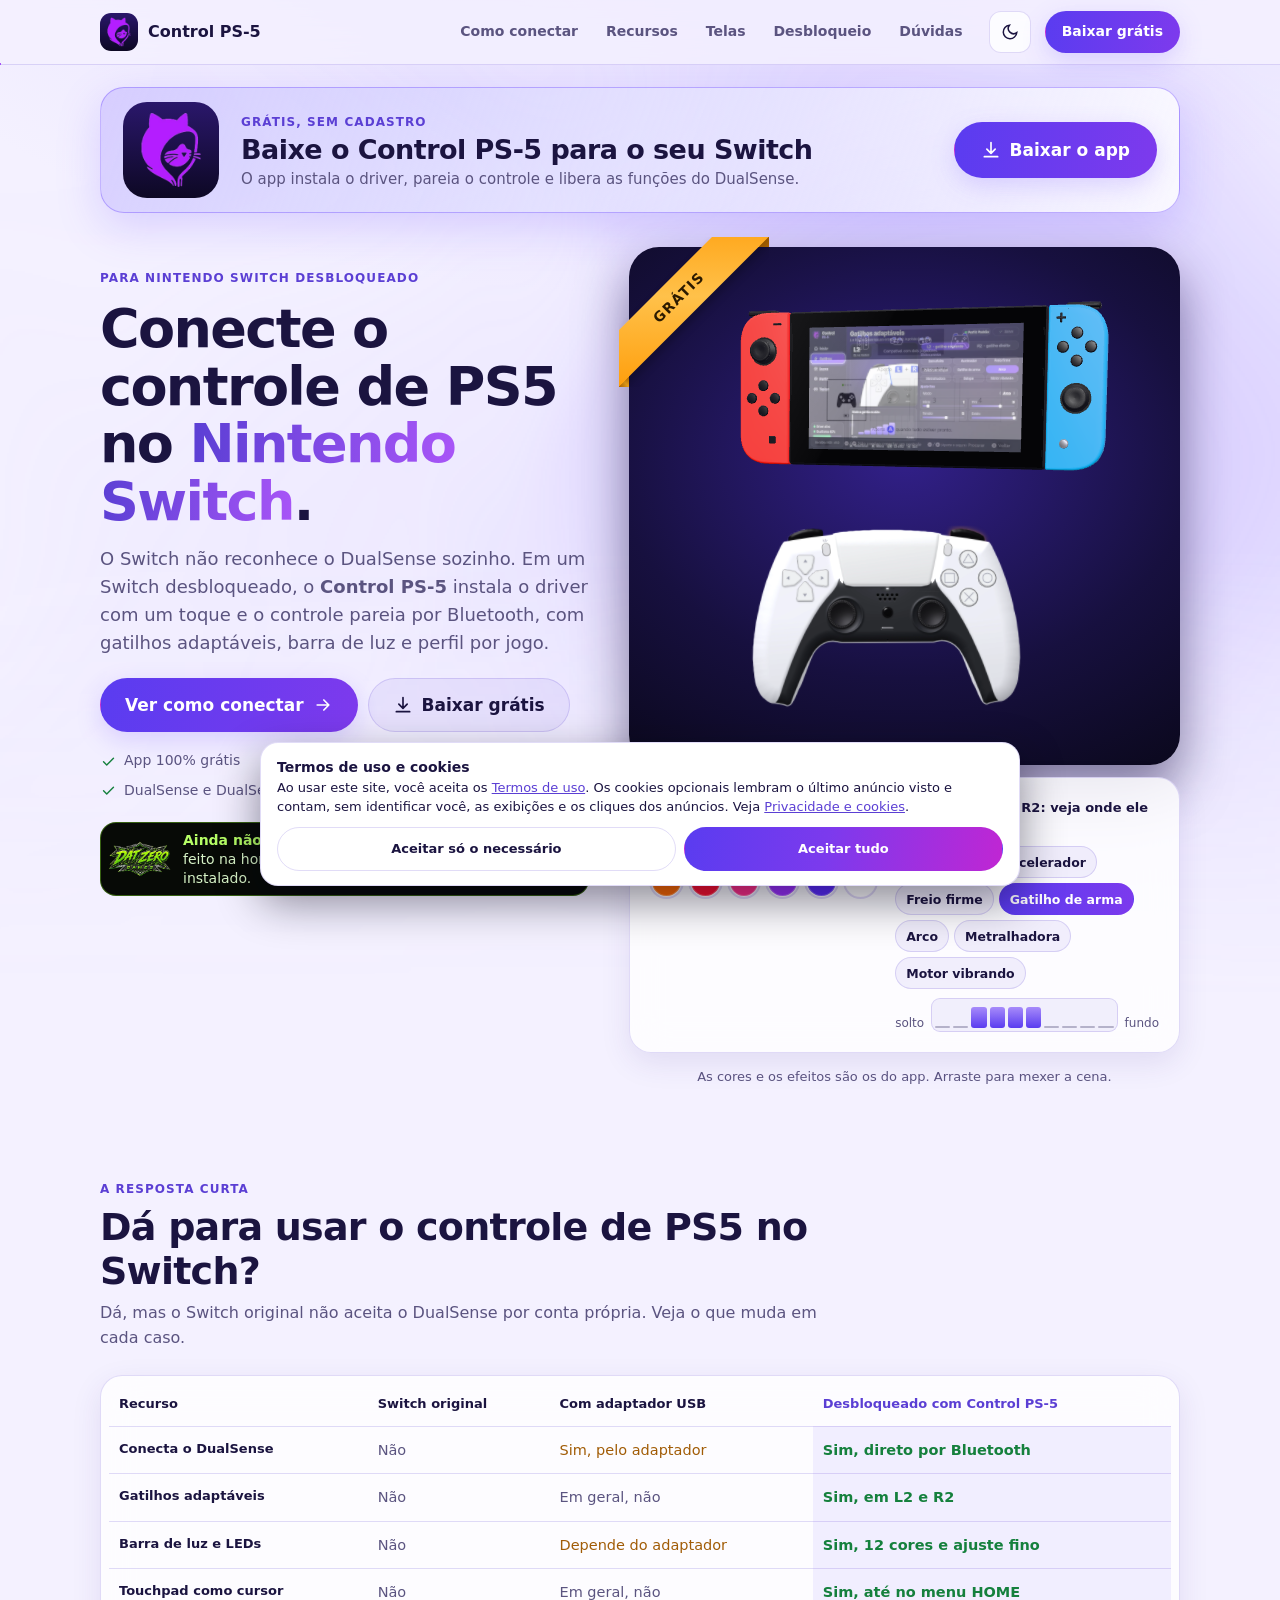
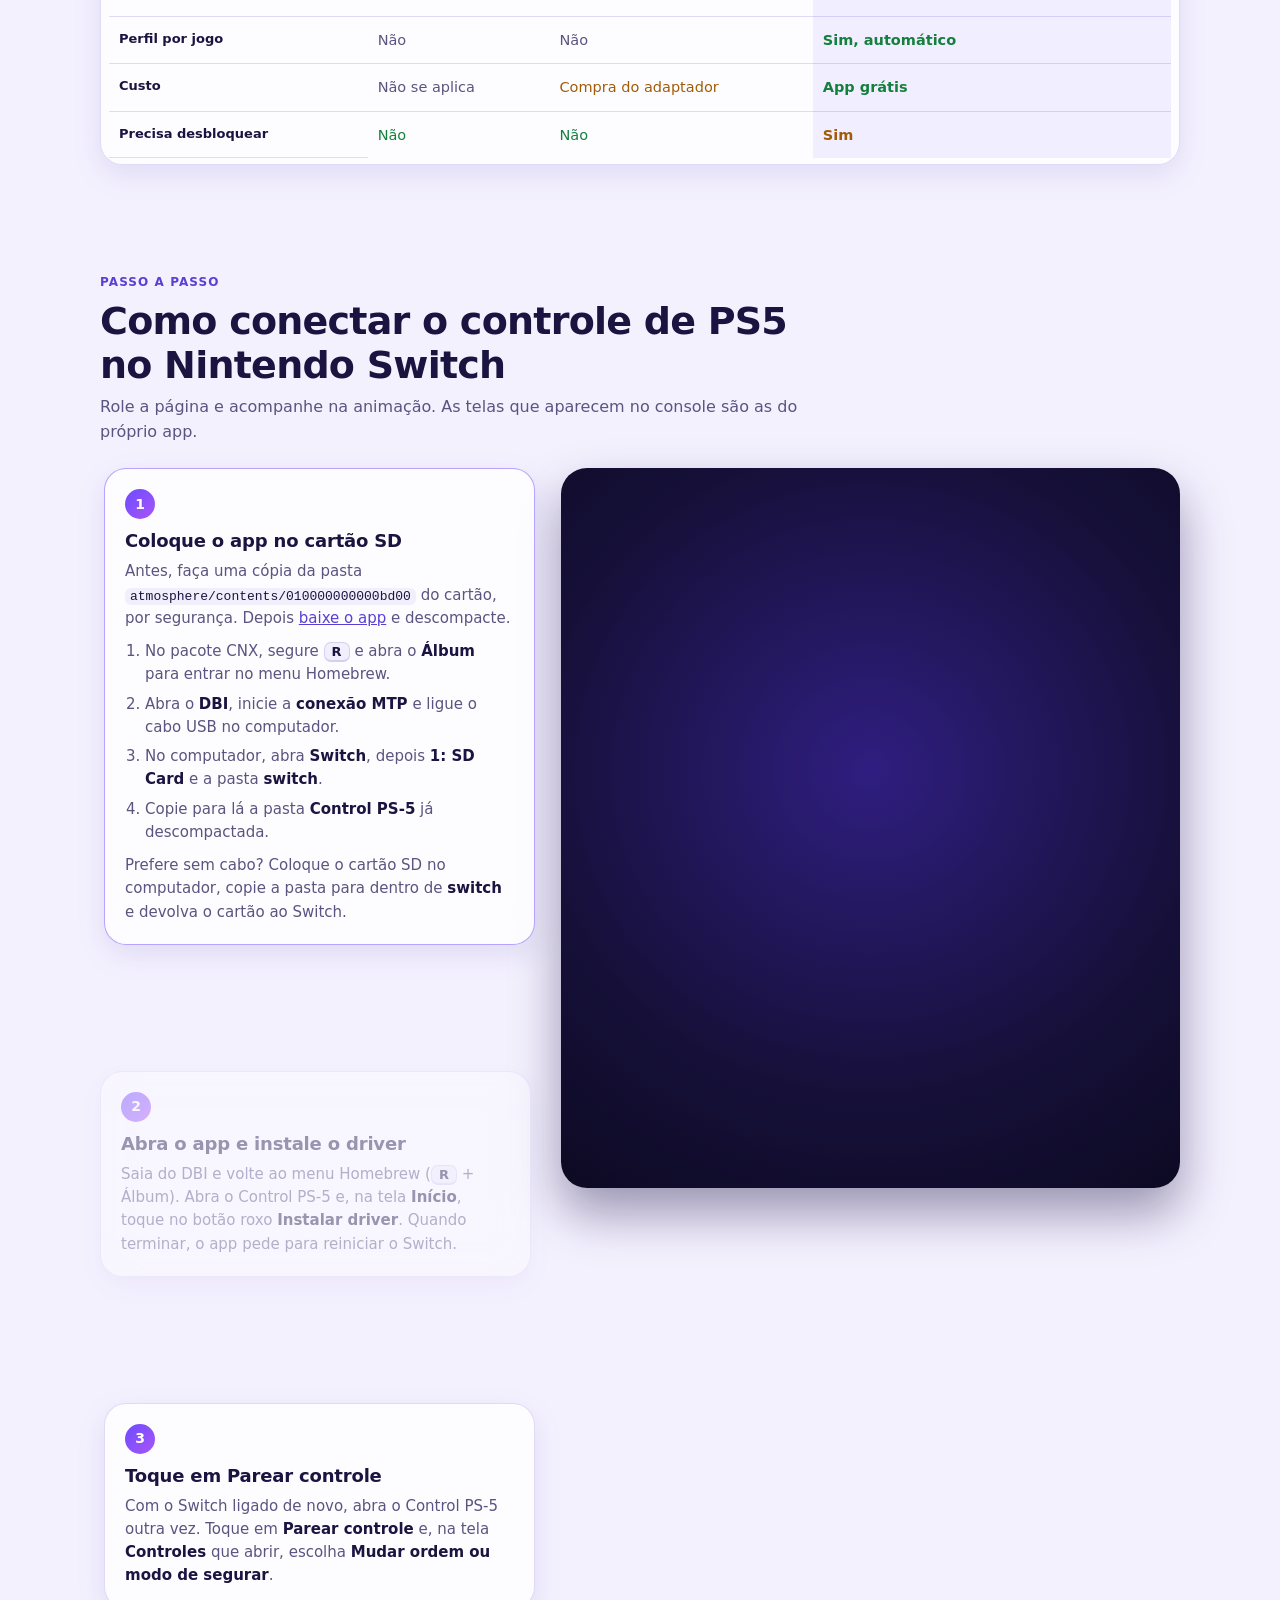
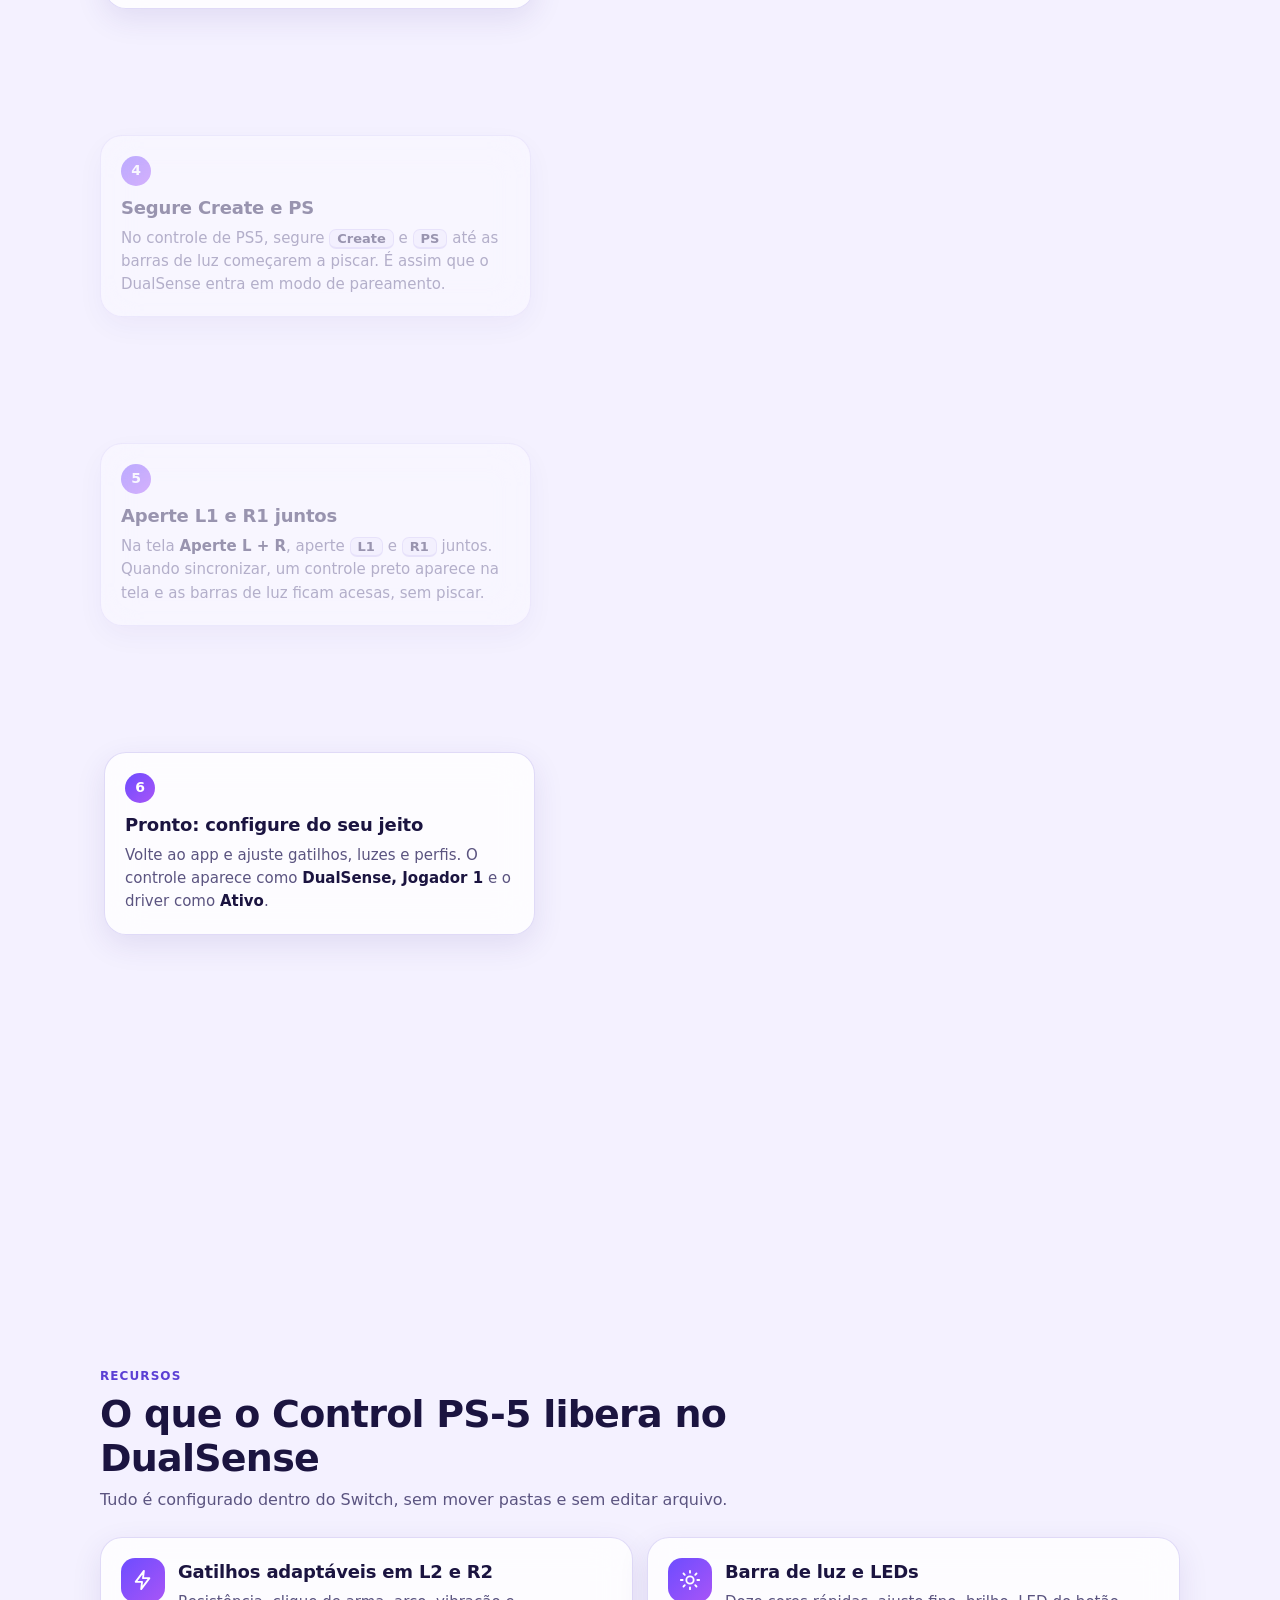
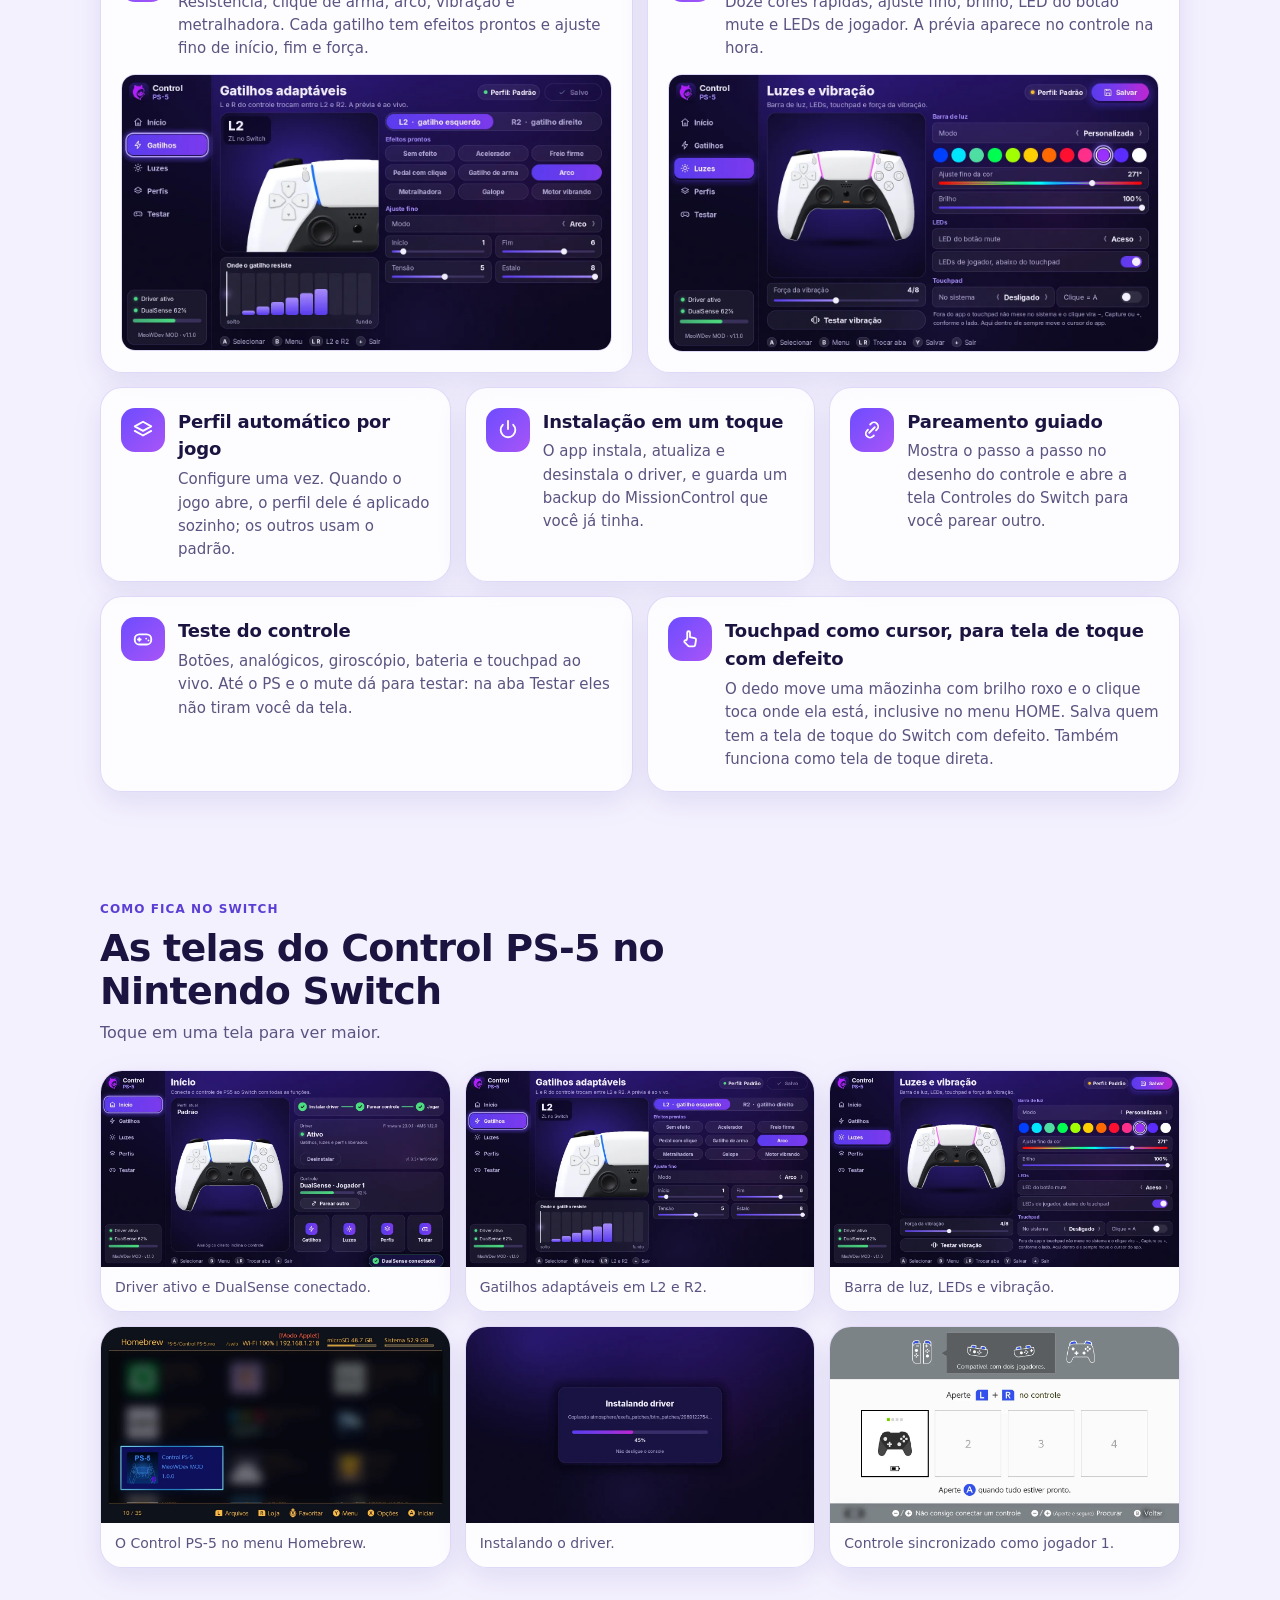
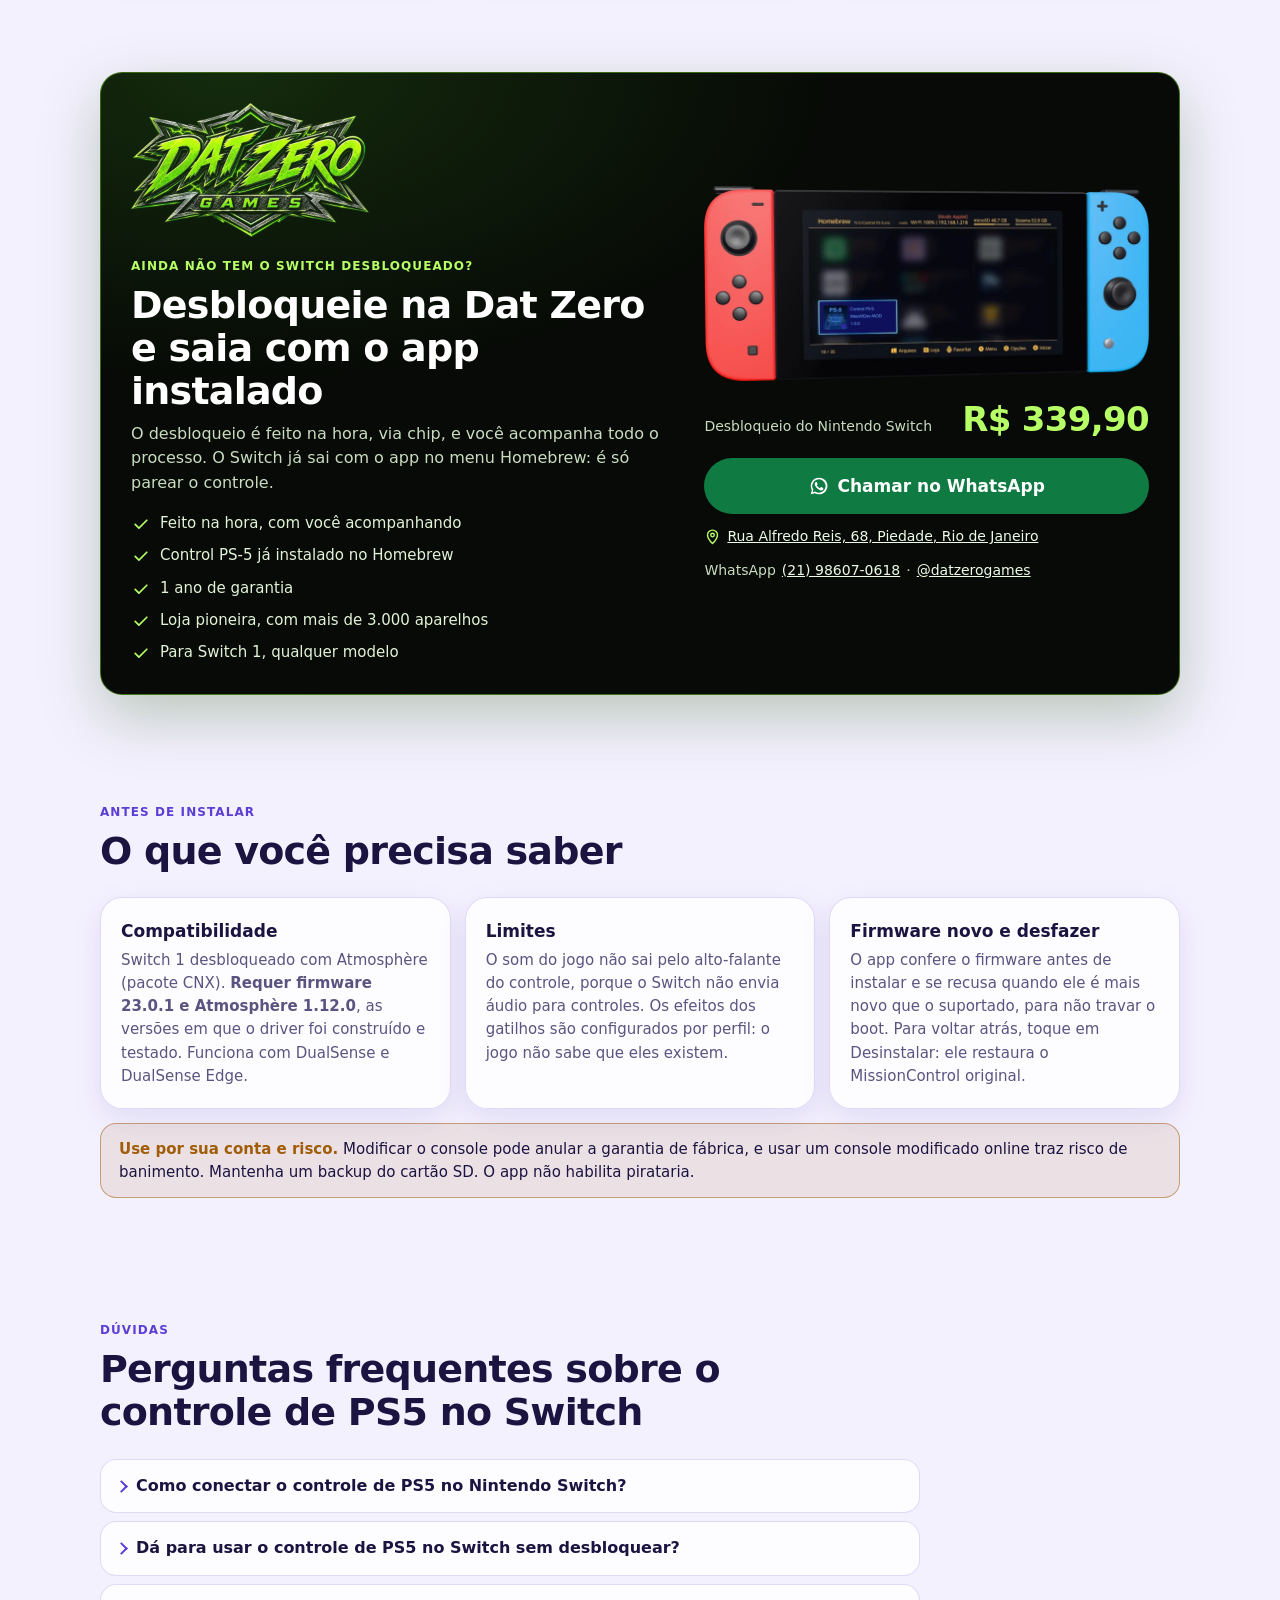
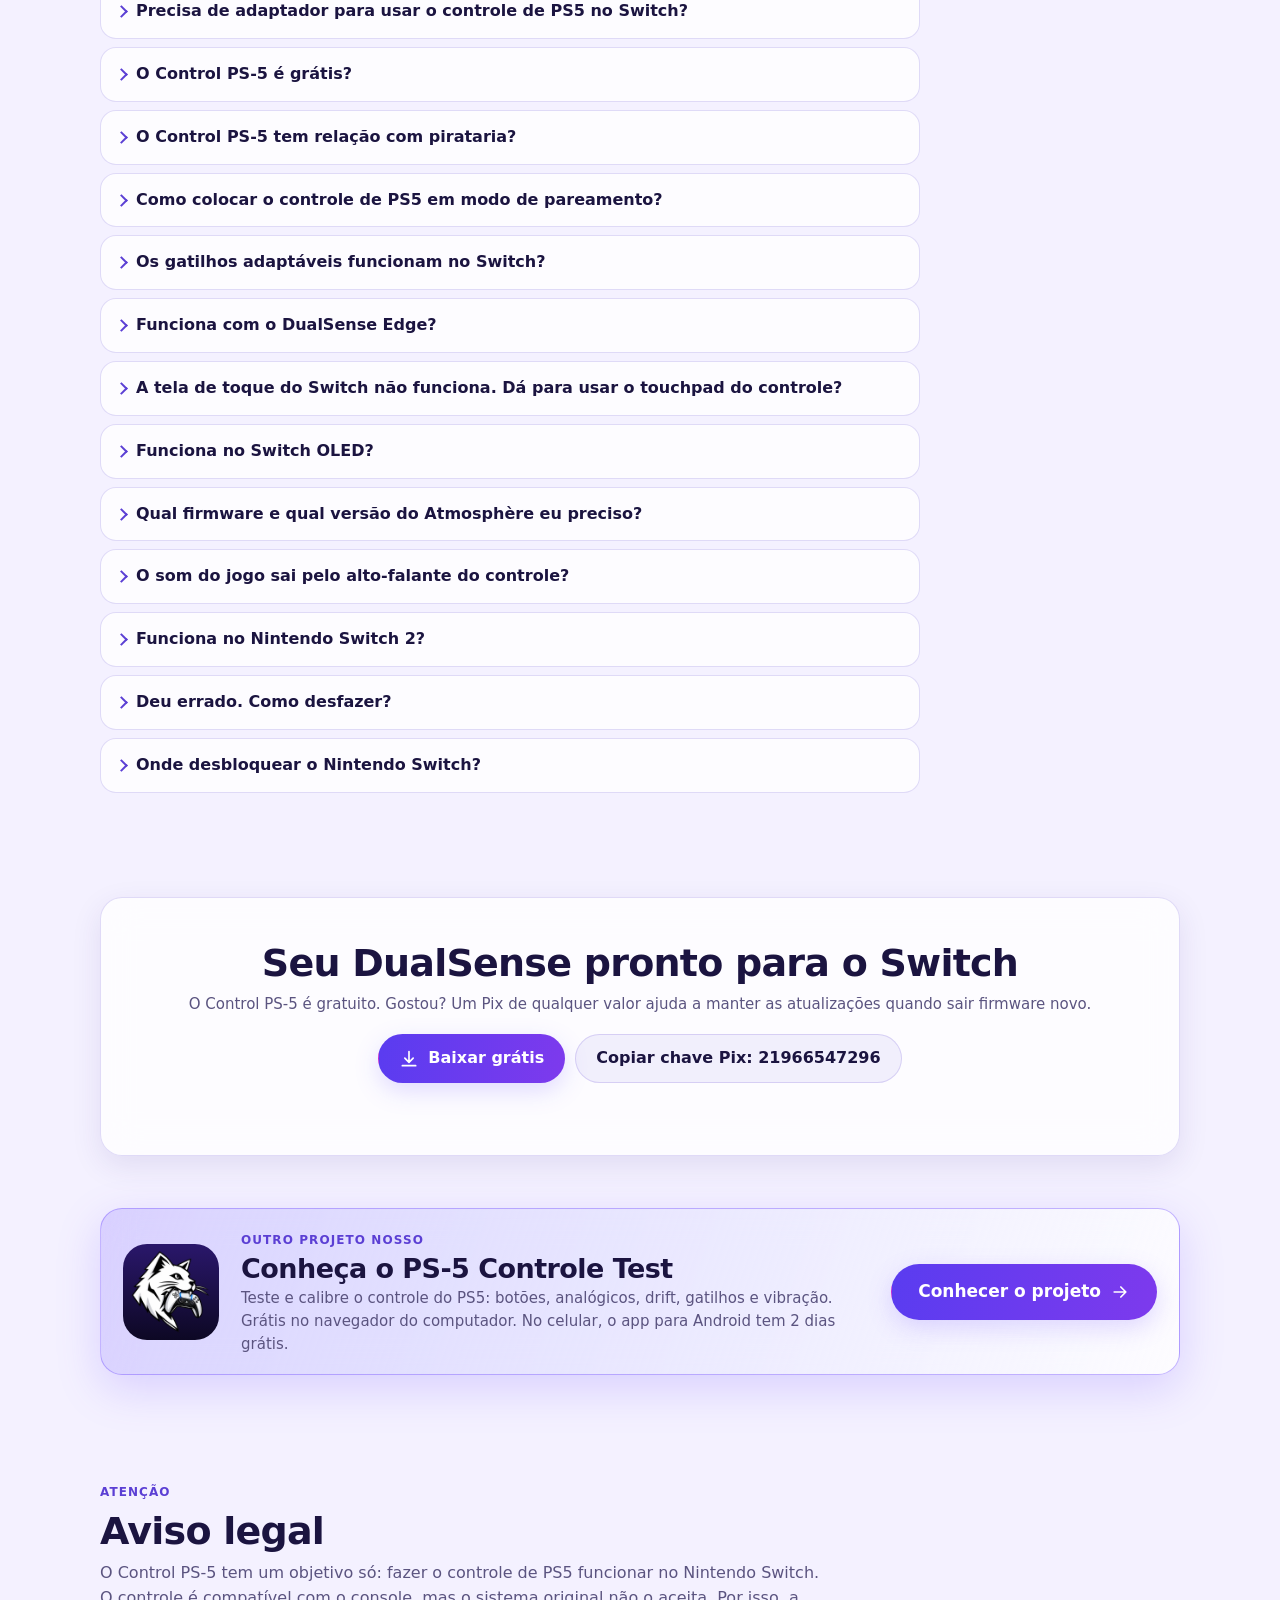
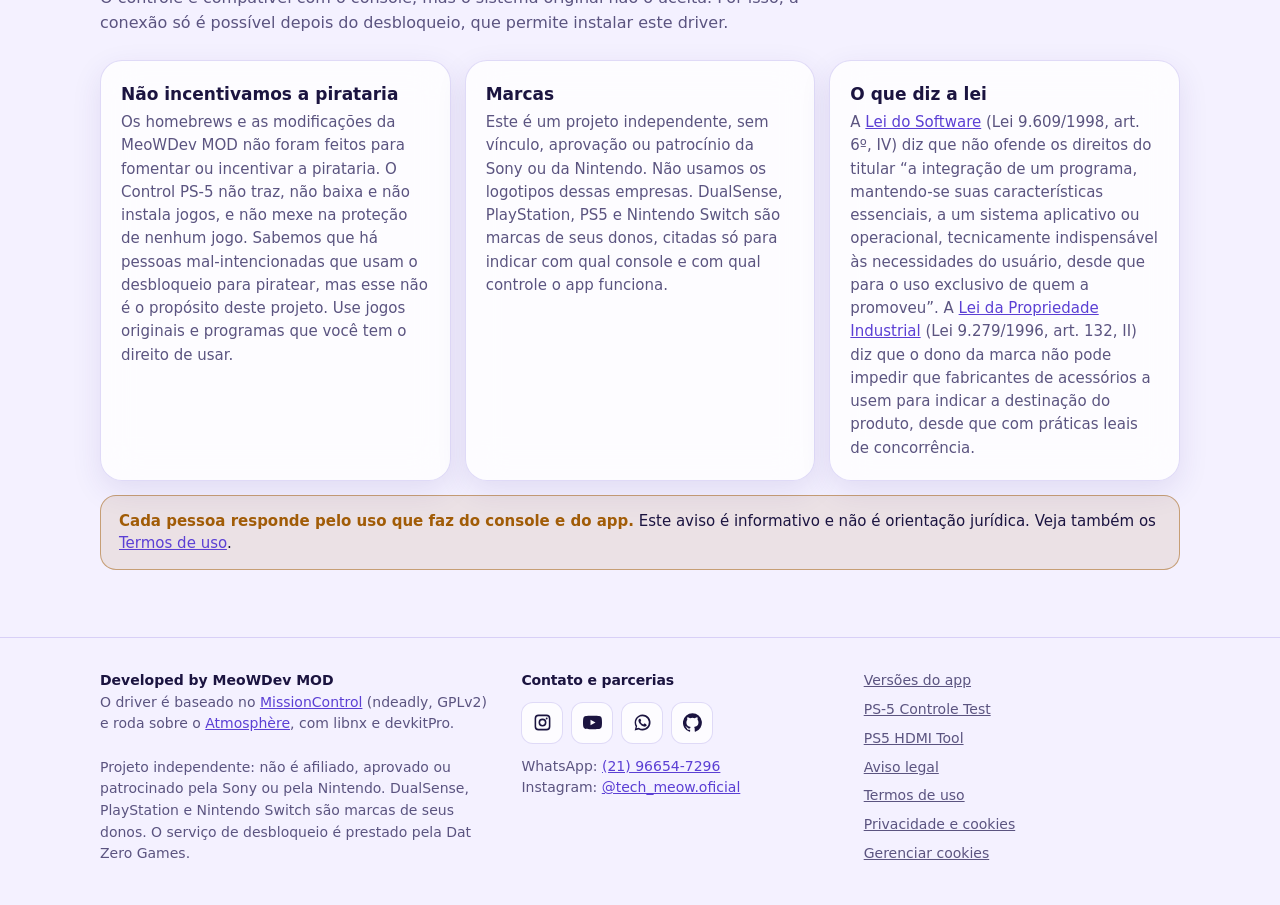
==== commit bc02a37f: "Print do menu Homebrew com o foco só no Control PS-5 Os outros homebrews do console ficam desfocados" ====
--- a/index.html
+++ b/index.html
@@ -491,7 +491,7 @@
         </ul>
       </div>
       <div class="dz-oferta">
-        <img class="dz-switch" src="img/nintendo-switch-com-control-ps5-no-menu-homebrew.webp" width="900" height="418" loading="lazy" alt="Nintendo Switch mostrando o menu Homebrew com o app Control PS-5 selecionado">
+        <img class="dz-switch" src="img/nintendo-switch-com-control-ps5-no-menu-homebrew.webp" width="900" height="396" loading="lazy" alt="Nintendo Switch mostrando o menu Homebrew com o app Control PS-5 selecionado">
         <div class="dz-preco"><small>Desbloqueio do Nintendo Switch</small><b>R$ 339,90</b></div>
         <a class="b wa magnetic" style="min-height:56px;font-size:17px;width:100%" href="https://wa.me/5521986070618?text=Ol%C3%A1!%20Vim%20pela%20p%C3%A1gina%20do%20Control%20PS-5%20e%20quero%20desbloquear%20meu%20Nintendo%20Switch." target="_blank" rel="noopener"><svg style="width:20px;height:20px;fill:currentColor"><use href="#s-wa"/></svg>Chamar no WhatsApp</a>
         <p class="dz-end"><svg class="i"><use href="#i-pin"/></svg><a href="https://www.google.com/maps/search/?api=1&query=Rua+Alfredo+Reis+68+Piedade+Rio+de+Janeiro+20740-190" target="_blank" rel="noopener">Rua Alfredo Reis, 68, Piedade, Rio de Janeiro</a></p>
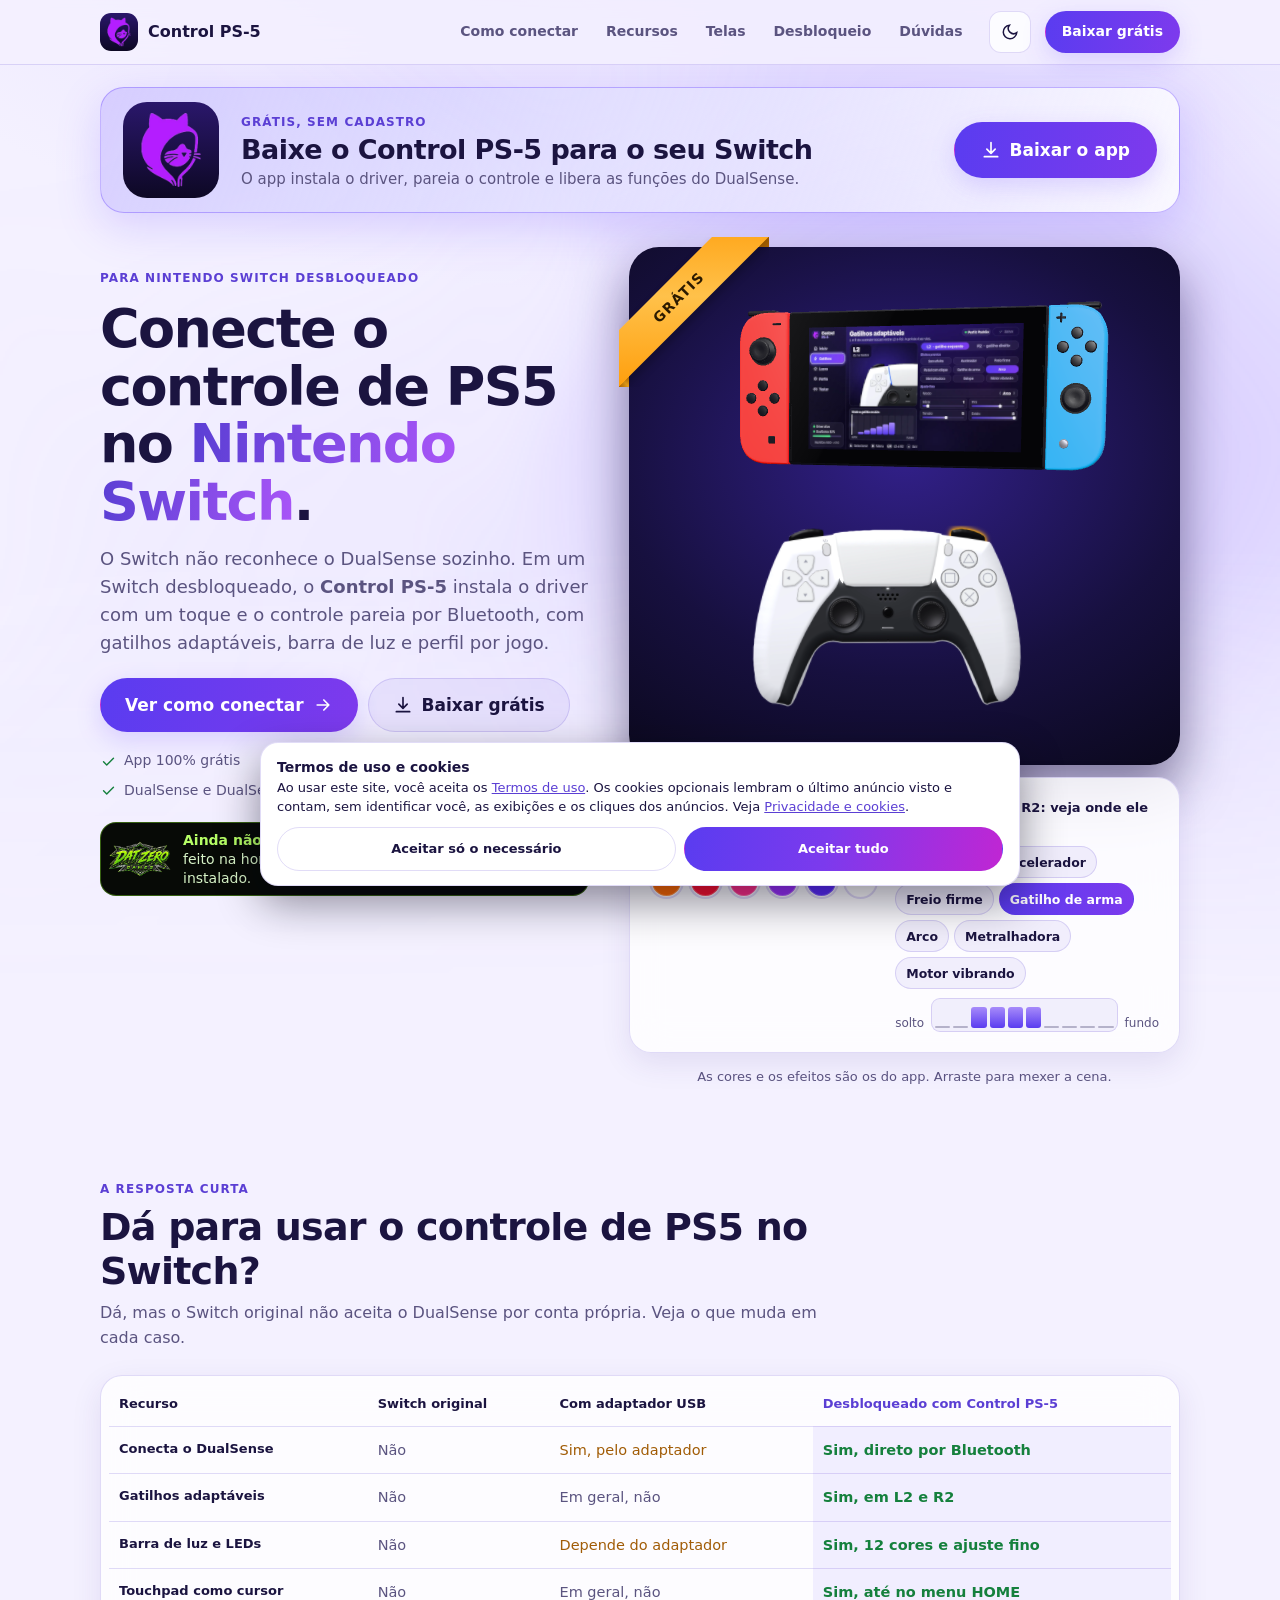
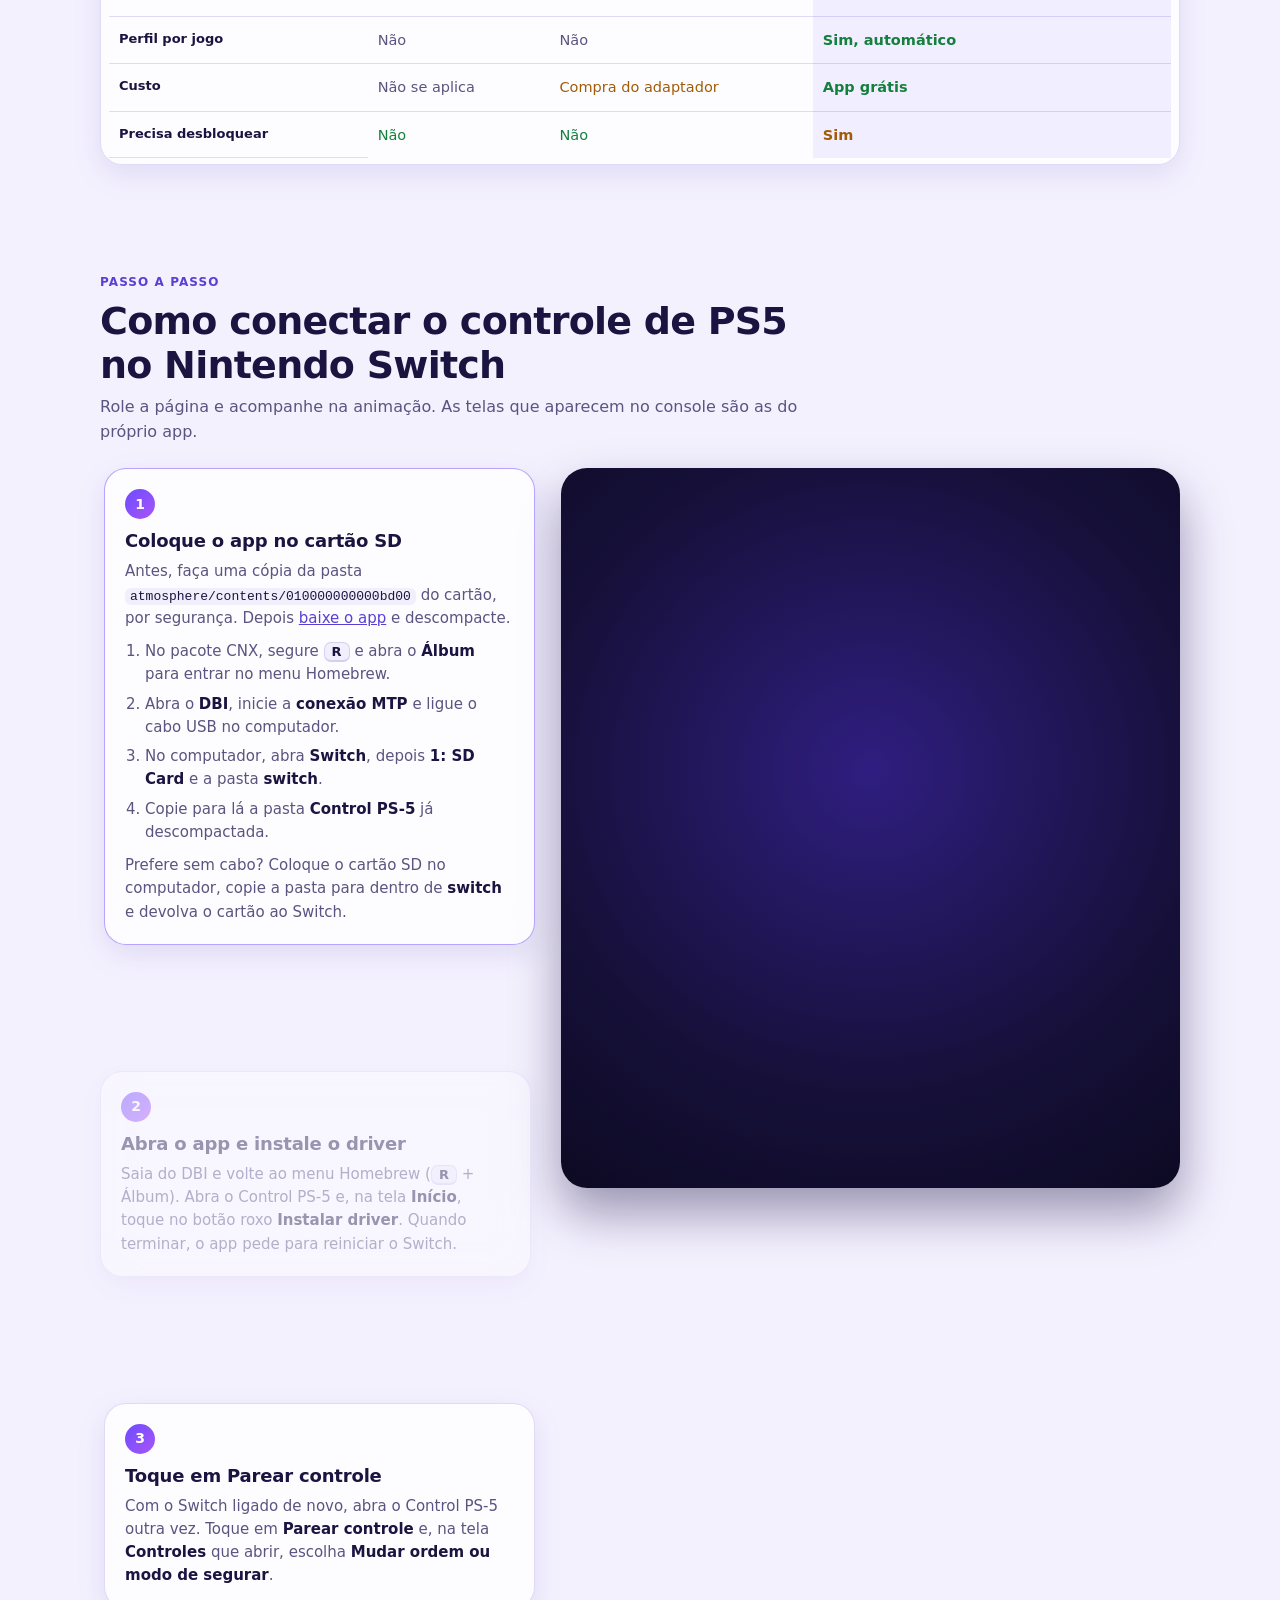
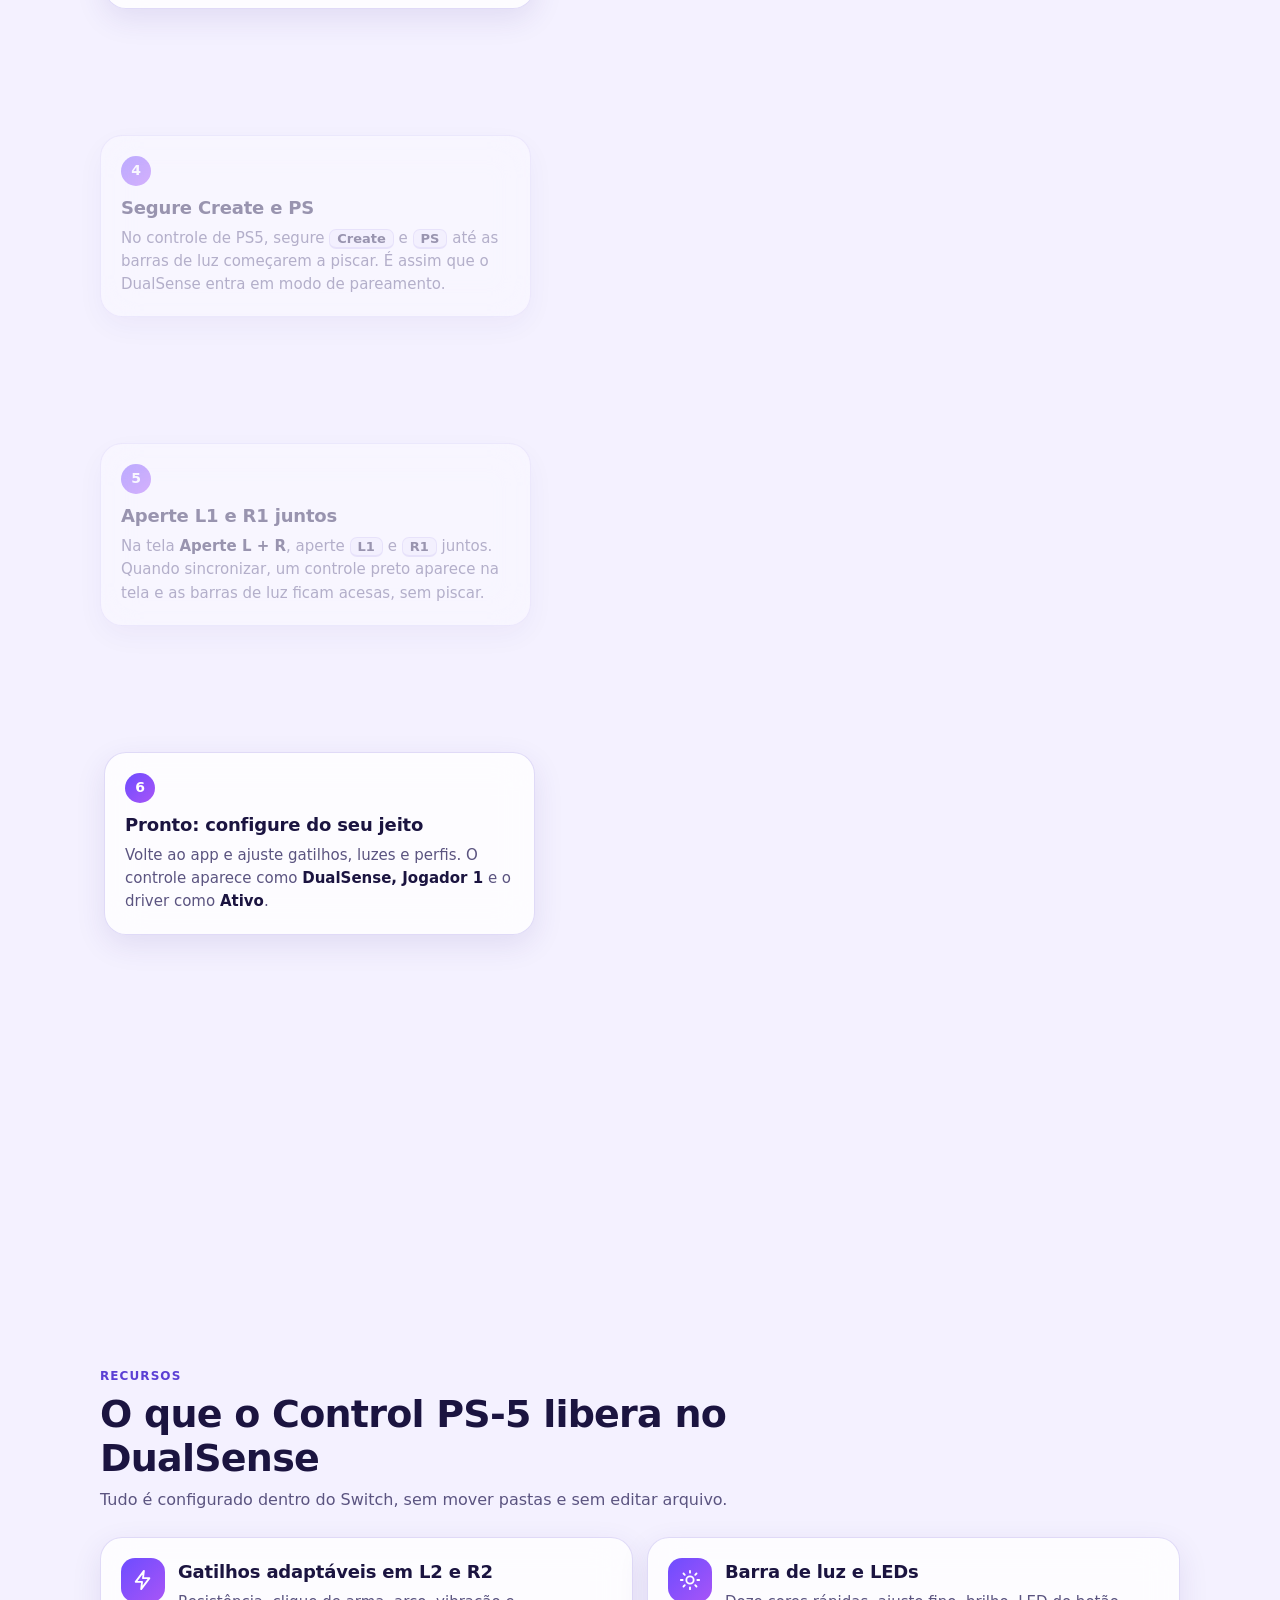
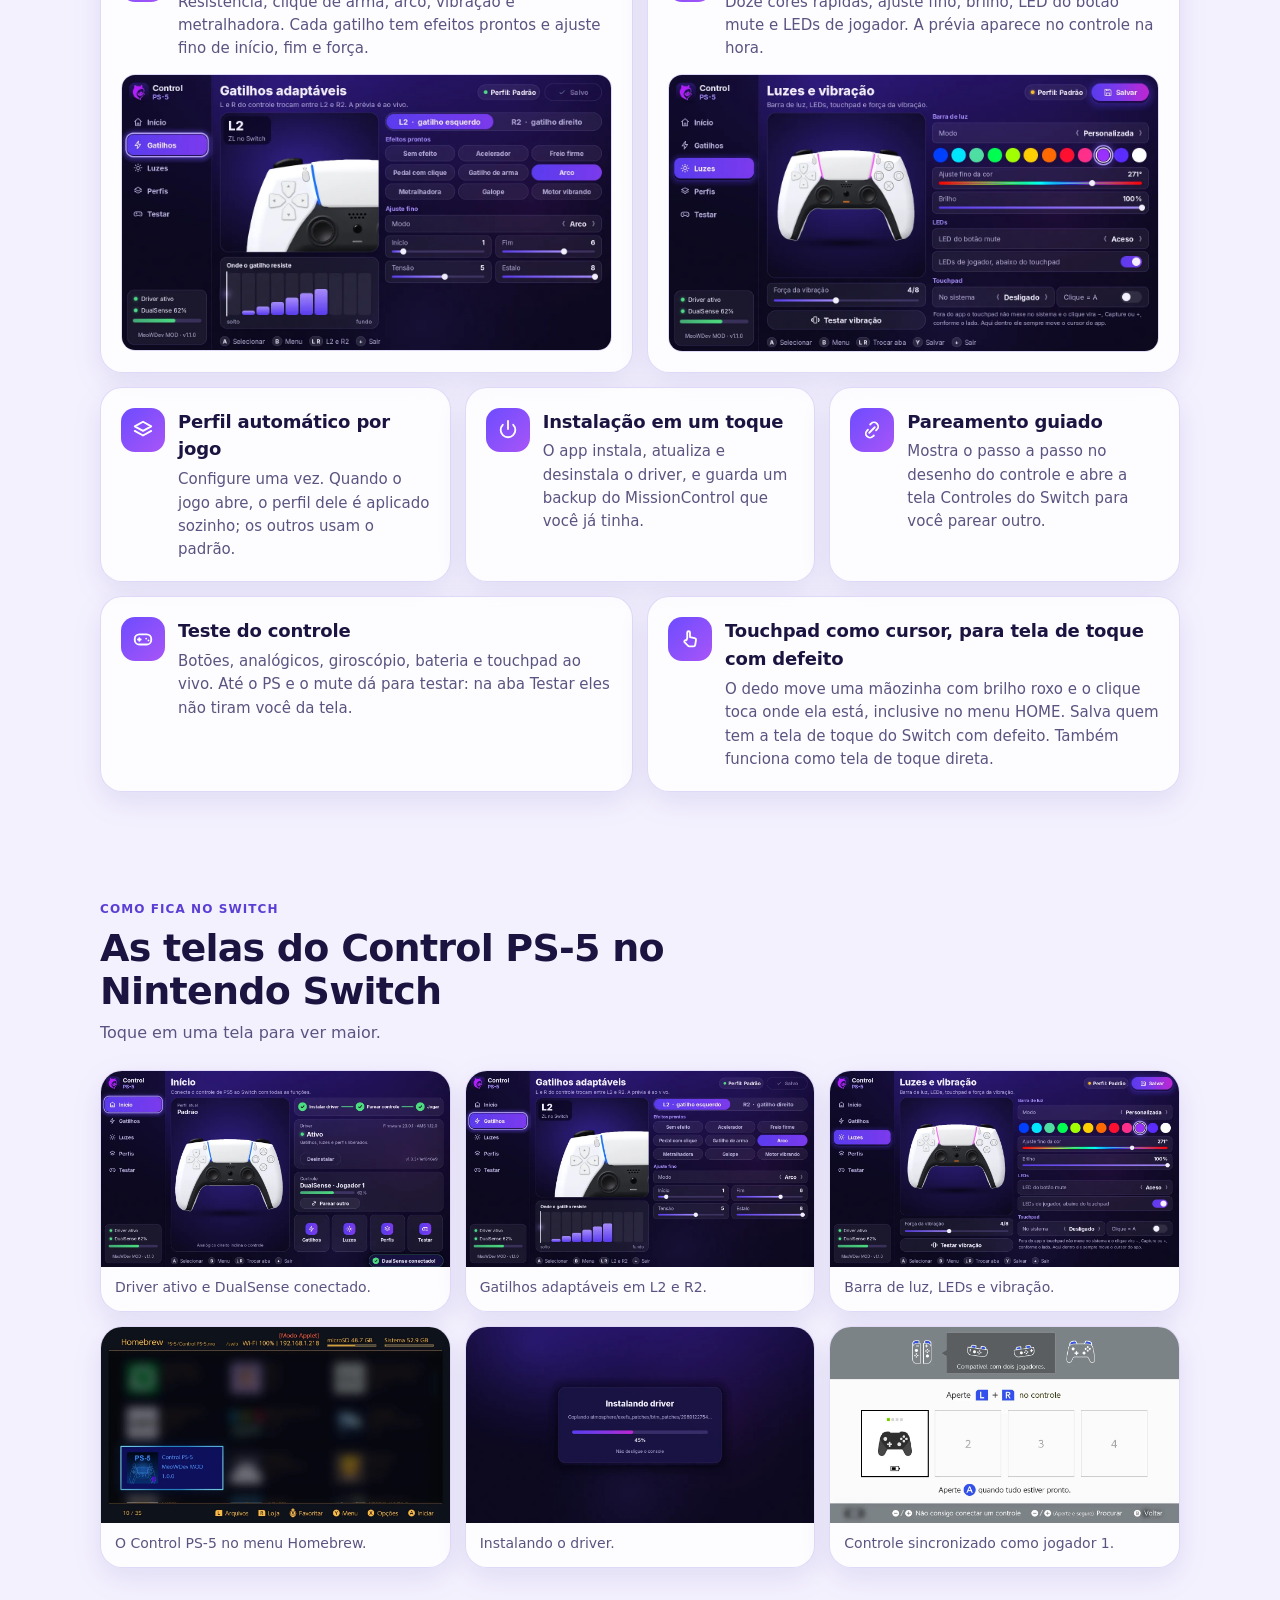
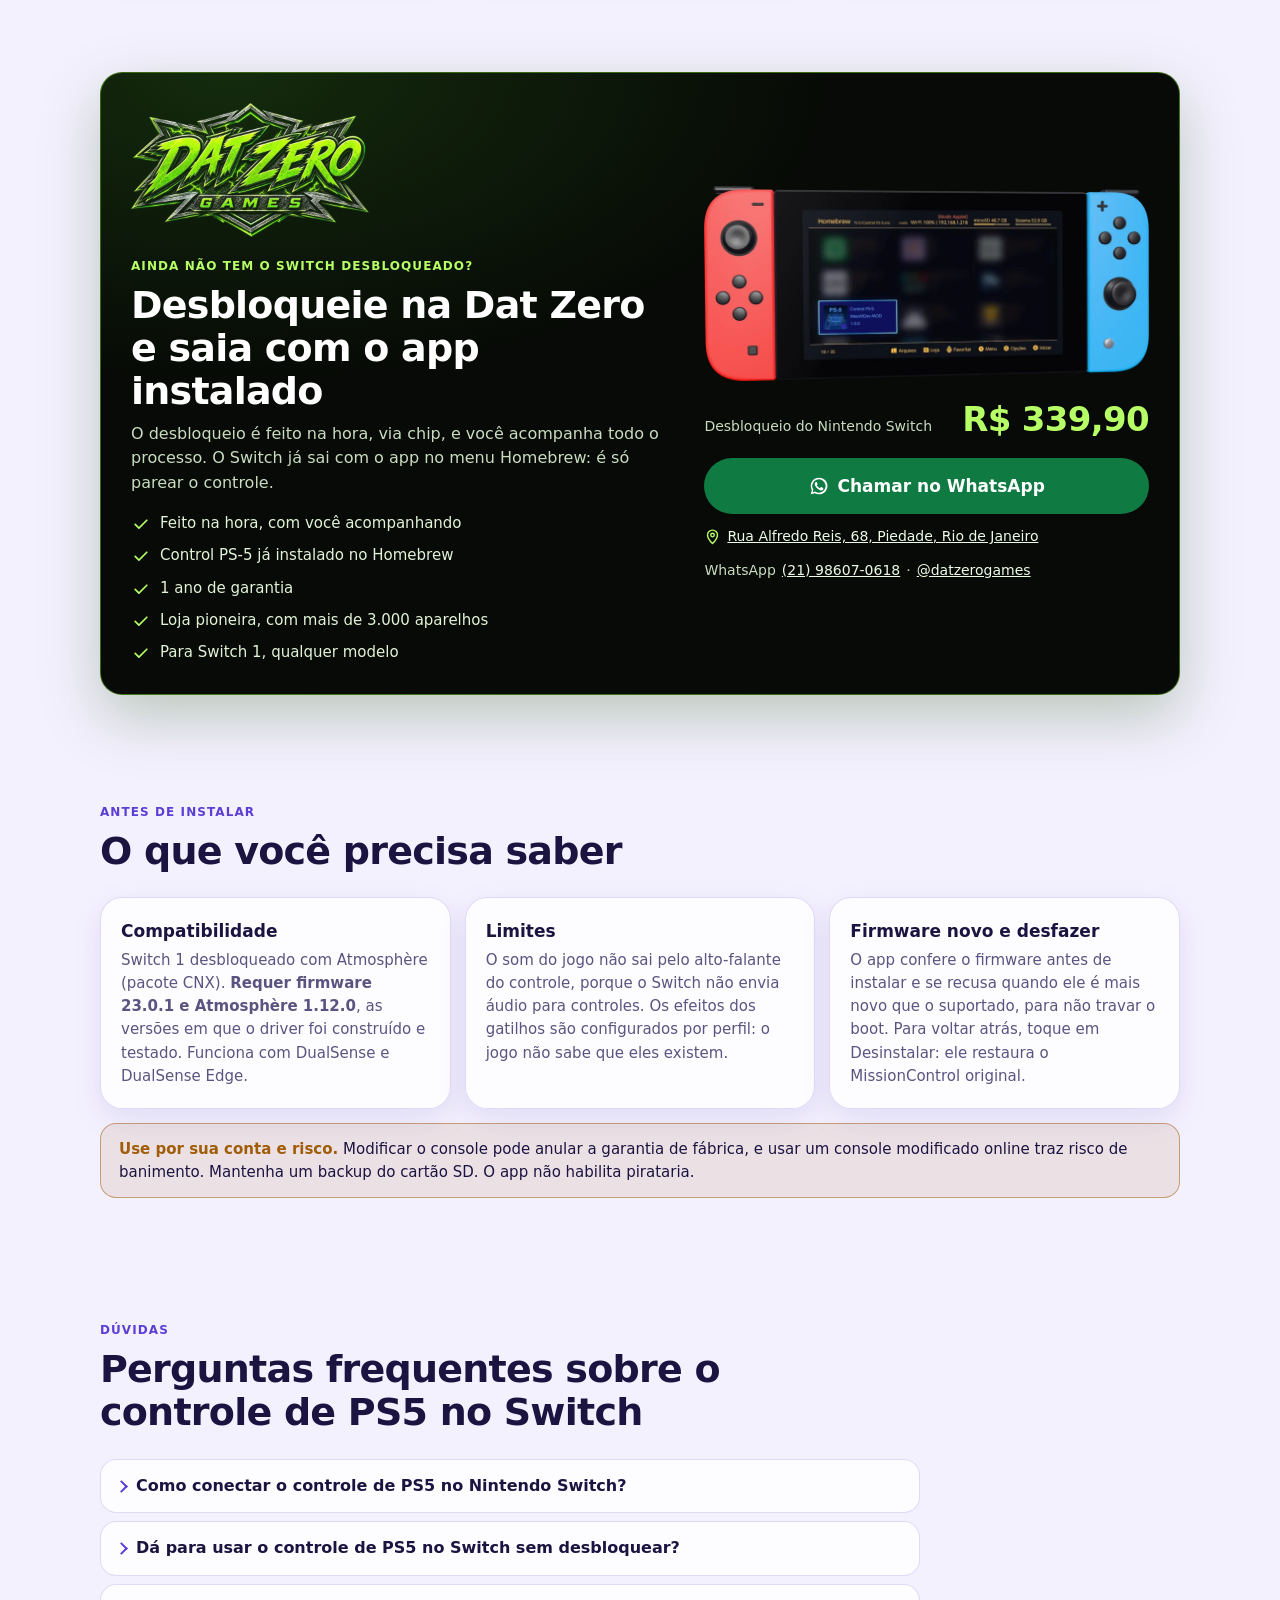
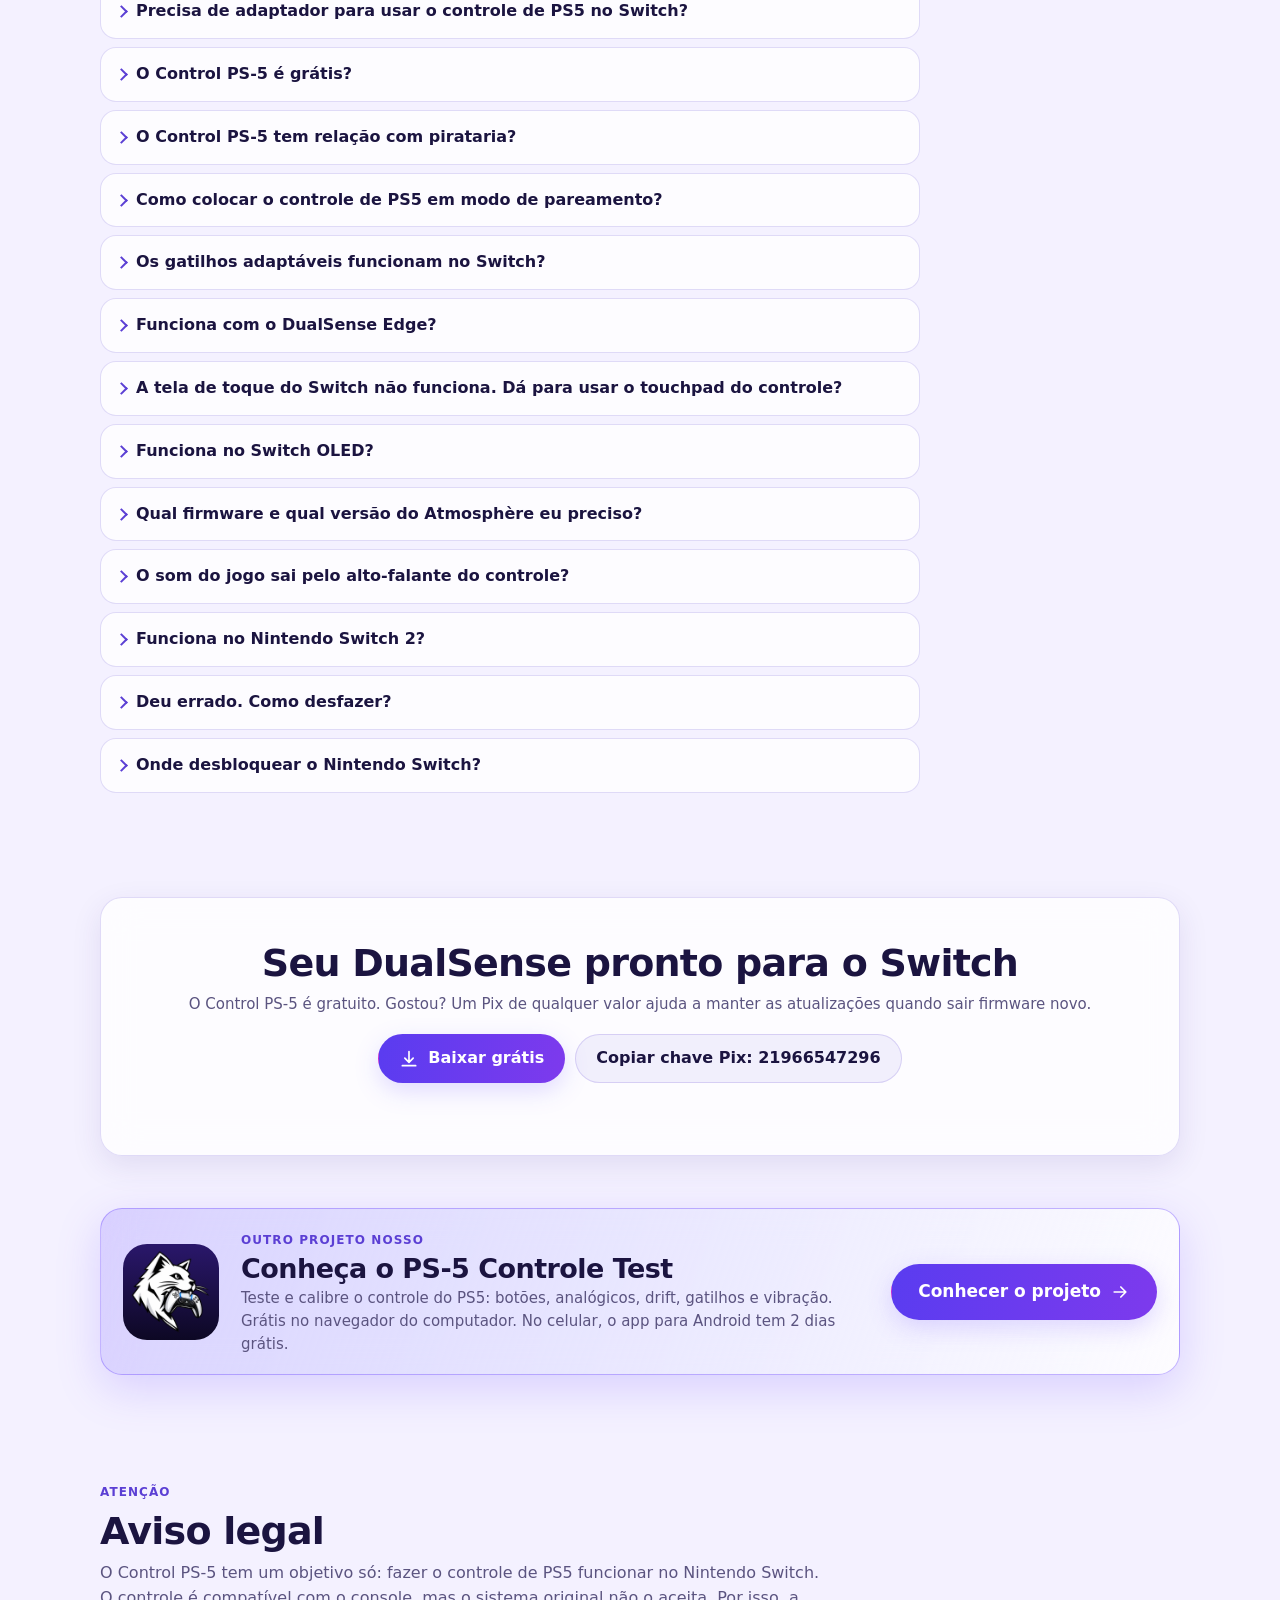
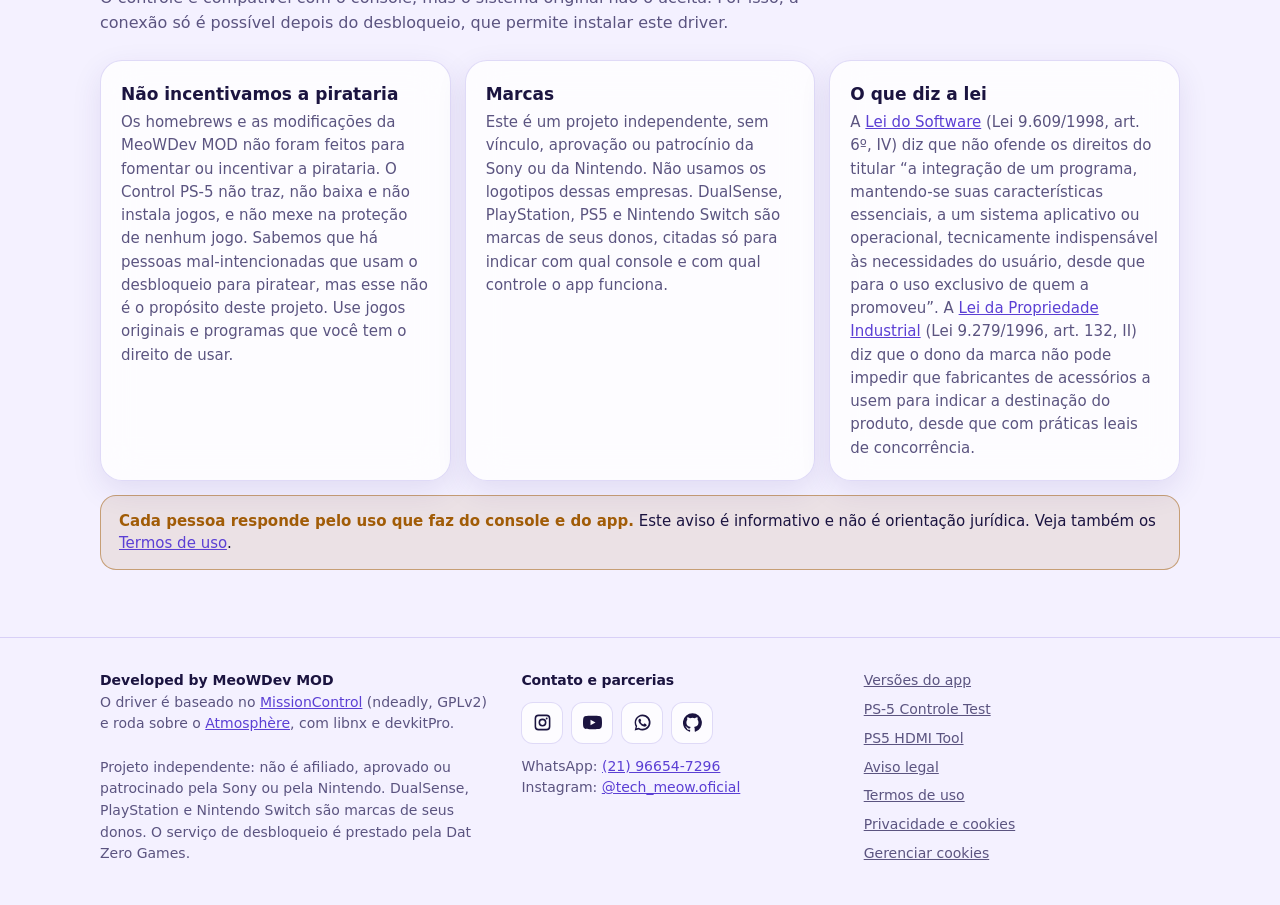
==== commit 40d23b01: "Anúncio em pé à esquerda do topo, que encolhe até a metade ao descer a página Lugar control-site-lad" ====
--- a/index.html
+++ b/index.html
@@ -348,6 +348,7 @@
   </button>
   <a class="b p dl" style="min-height:42px;padding:8px 16px;font-size:14px" href="https://github.com/MeoWDev-MOD/Control-PS-5/releases/latest/download/Control-PS-5.zip">Baixar grátis</a>
 </div><i id="scrollBar" aria-hidden="true"></i></header>
+<aside class="ad adtopo hidden" id="adTopo" aria-label="Publicidade"><span class="adtag">Publicidade</span><div class="midia" id="adTopoMedia"></div></aside>
 
 <main class="wrap">
   <section class="webcta" aria-label="Baixar o app">
--- a/css/site.css
+++ b/css/site.css
@@ -149,6 +149,11 @@
 .ad .midia,.ad a{display:block;width:100%;height:100%}
 .ad img,.ad video{display:block;width:100%;height:100%;object-fit:contain}
 .adtag{position:absolute;top:8px;left:8px;z-index:1;font-size:12px;font-weight:600;color:#fff;background:rgba(10,6,32,.72);padding:2px 8px;border-radius:99px}
+/* publicidade: em pé (1:4), à esquerda do topo. Só onde sobra margem para ela; ao descer a página, encolhe e fica presa no alto (site.js). */
+.adtopo{--margem:calc((100% - 1080px)/2);--larg:min(230px,var(--margem) - 40px,(100vh - 141px)/4);display:none;position:fixed;z-index:2;top:87px;left:calc((var(--margem) - var(--larg))/2);width:var(--larg);aspect-ratio:1/4;margin:0;overflow:visible;transform-origin:top center}
+.adtopo .midia{overflow:hidden;border-radius:inherit}
+.adtopo .adtag{top:100%;left:0;margin-top:6px;padding:0;color:var(--muted);background:none;transform-origin:top left}/* embaixo da arte: encolhida, ela não pode ficar coberta */
+@media (min-width:1440px) and (min-height:640px){.adtopo{display:block}}
 
 /* seções */
 .sec{padding:52px 0}
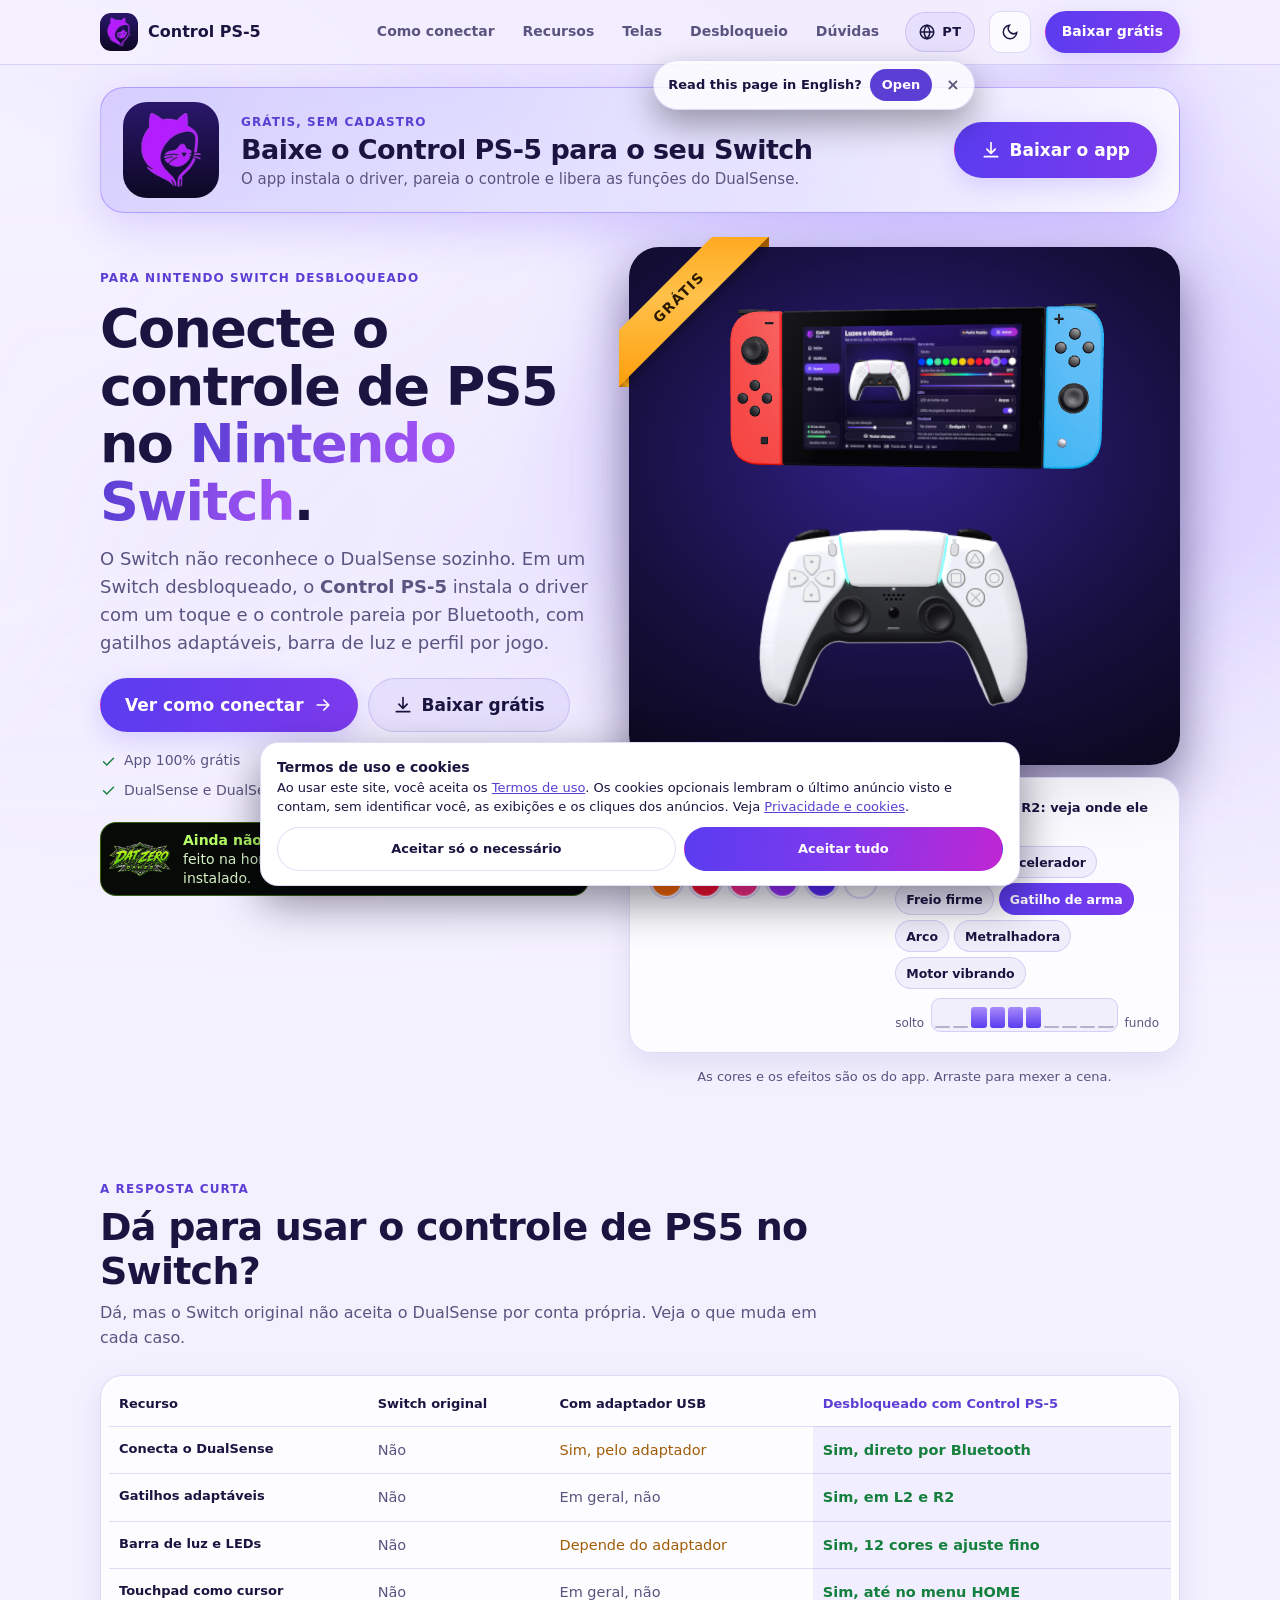
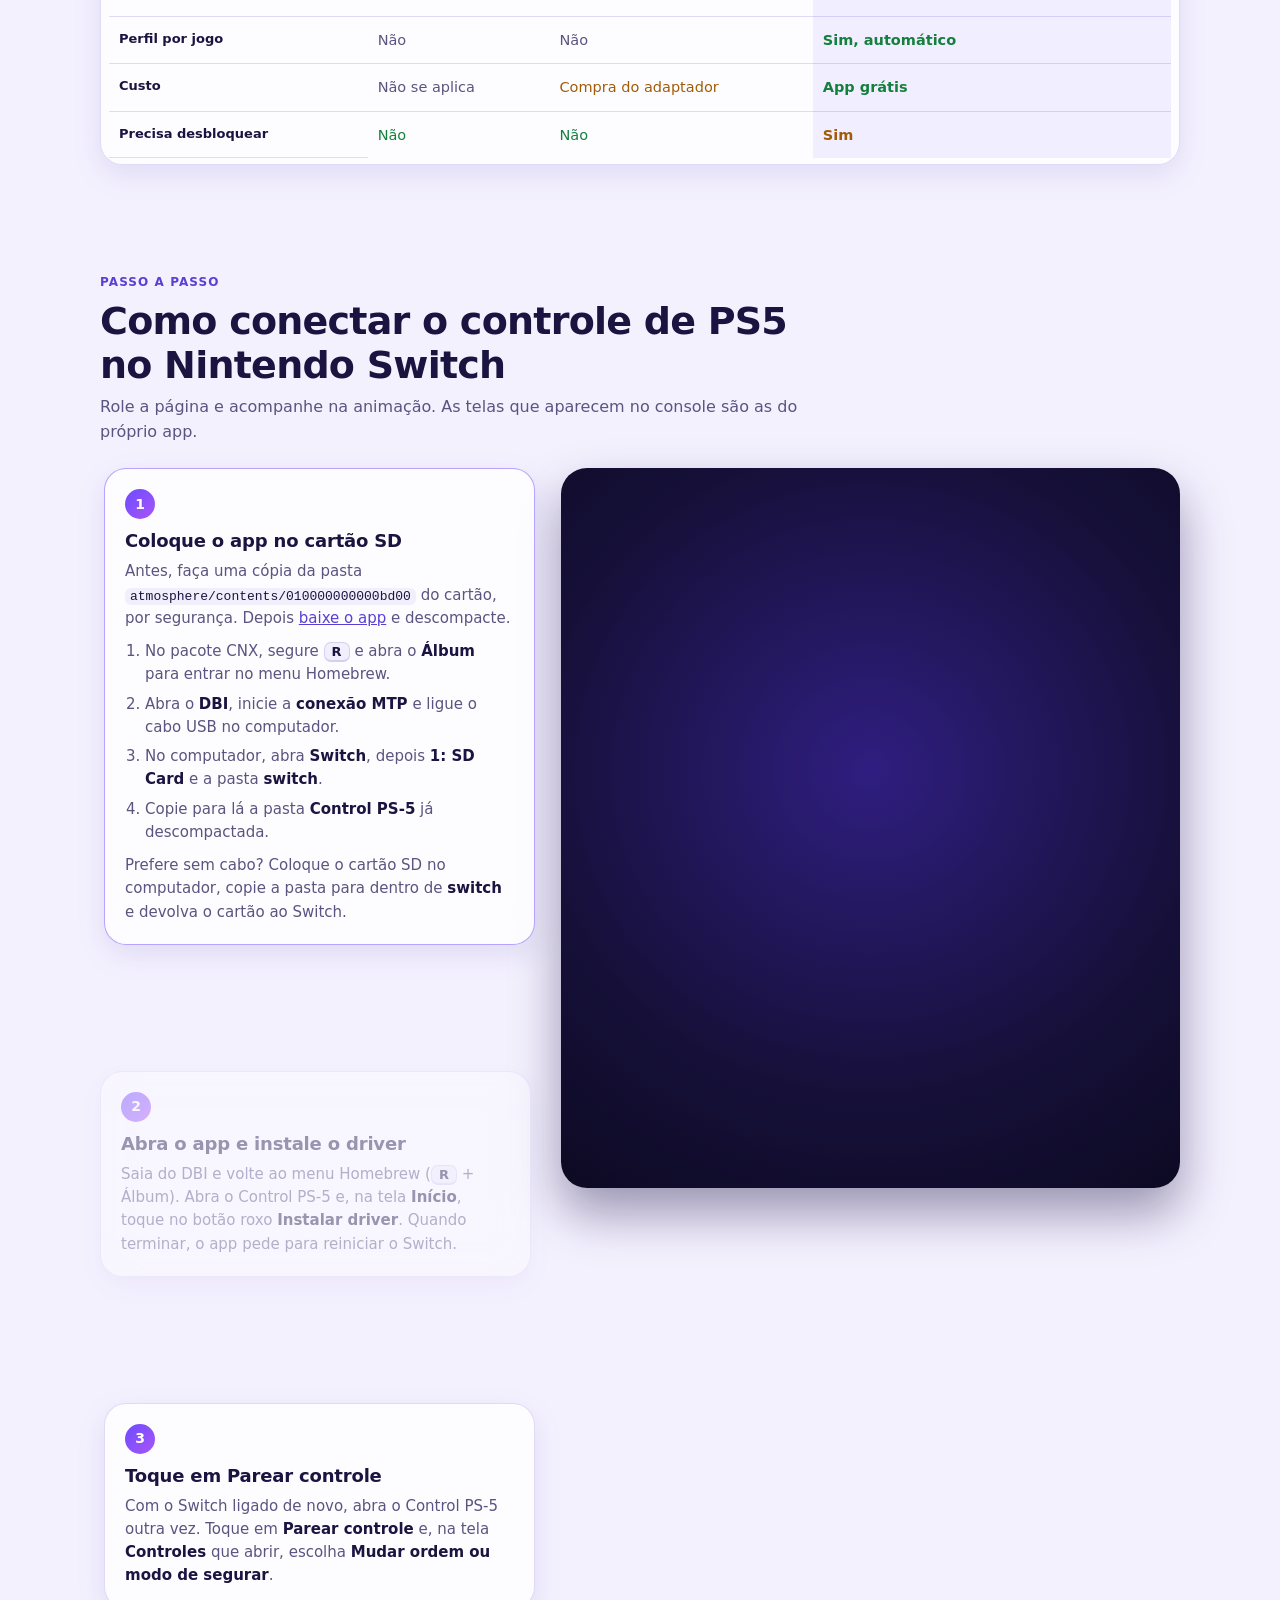
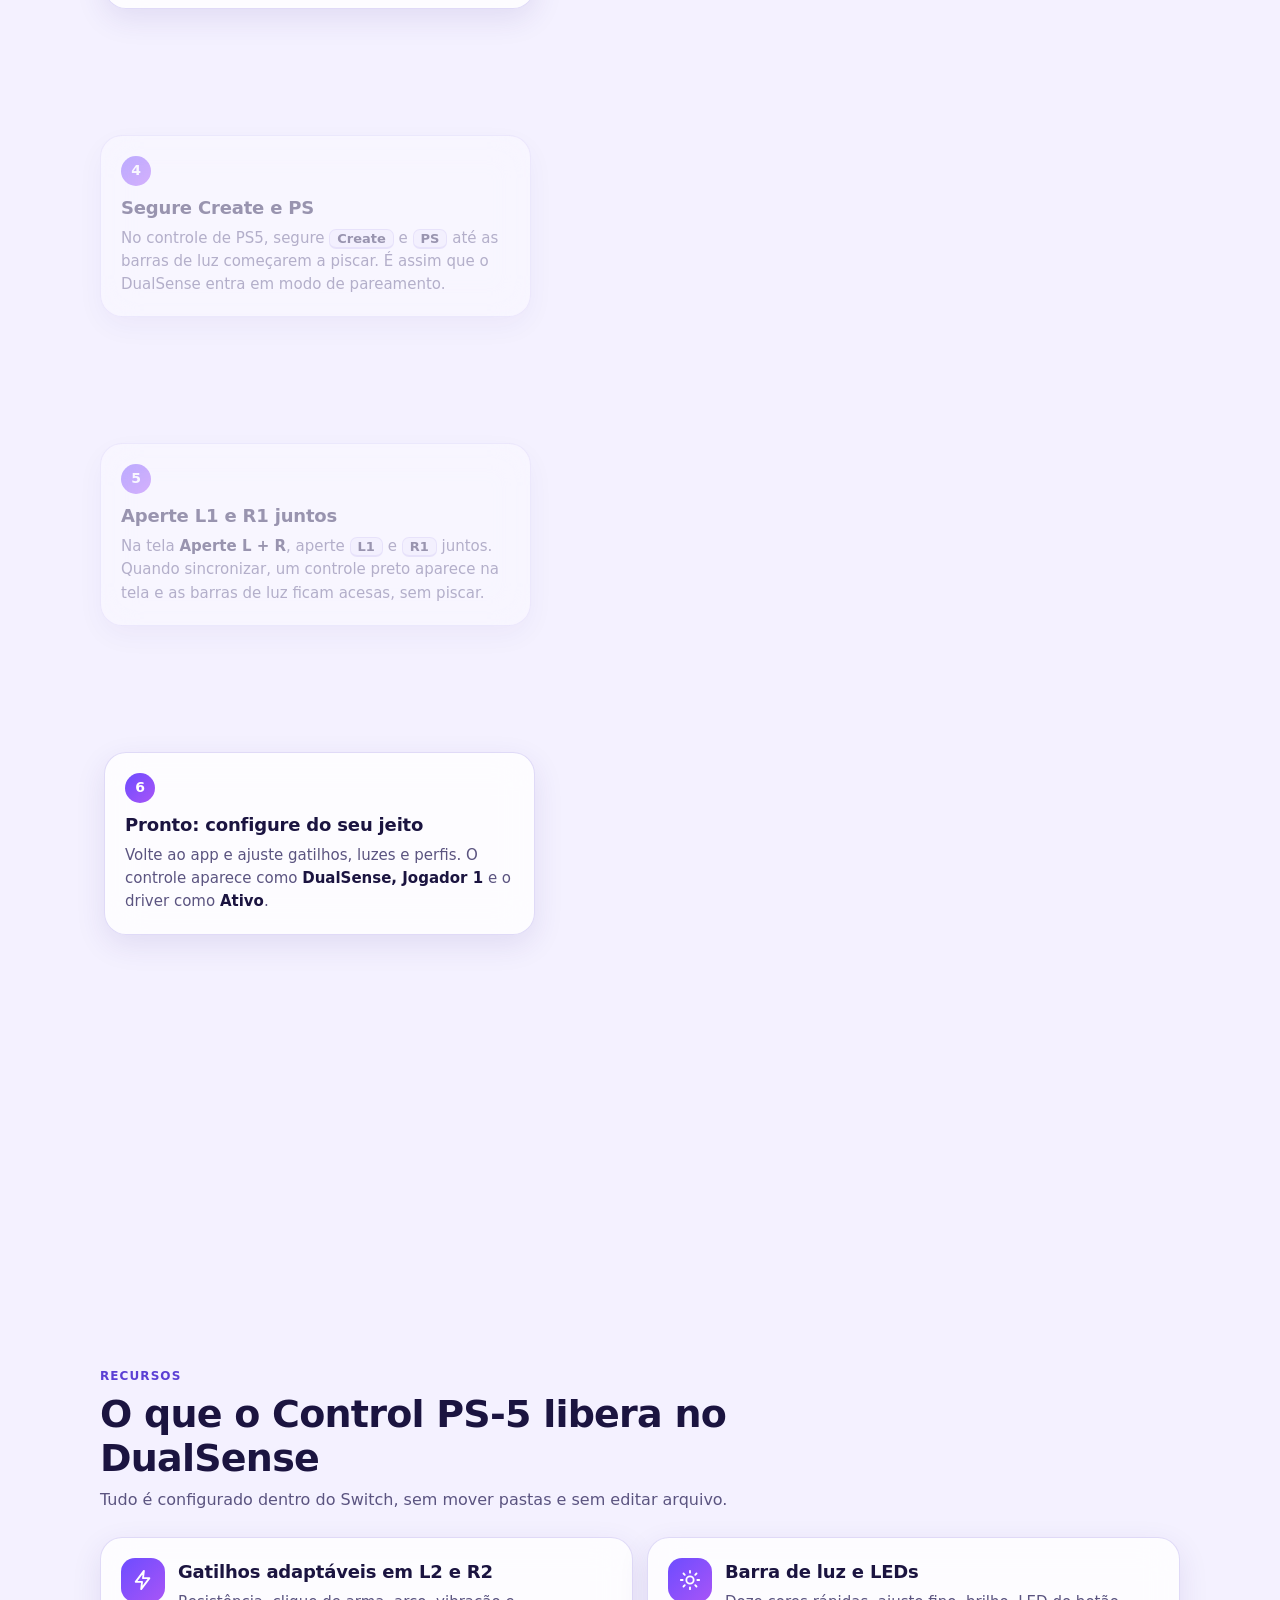
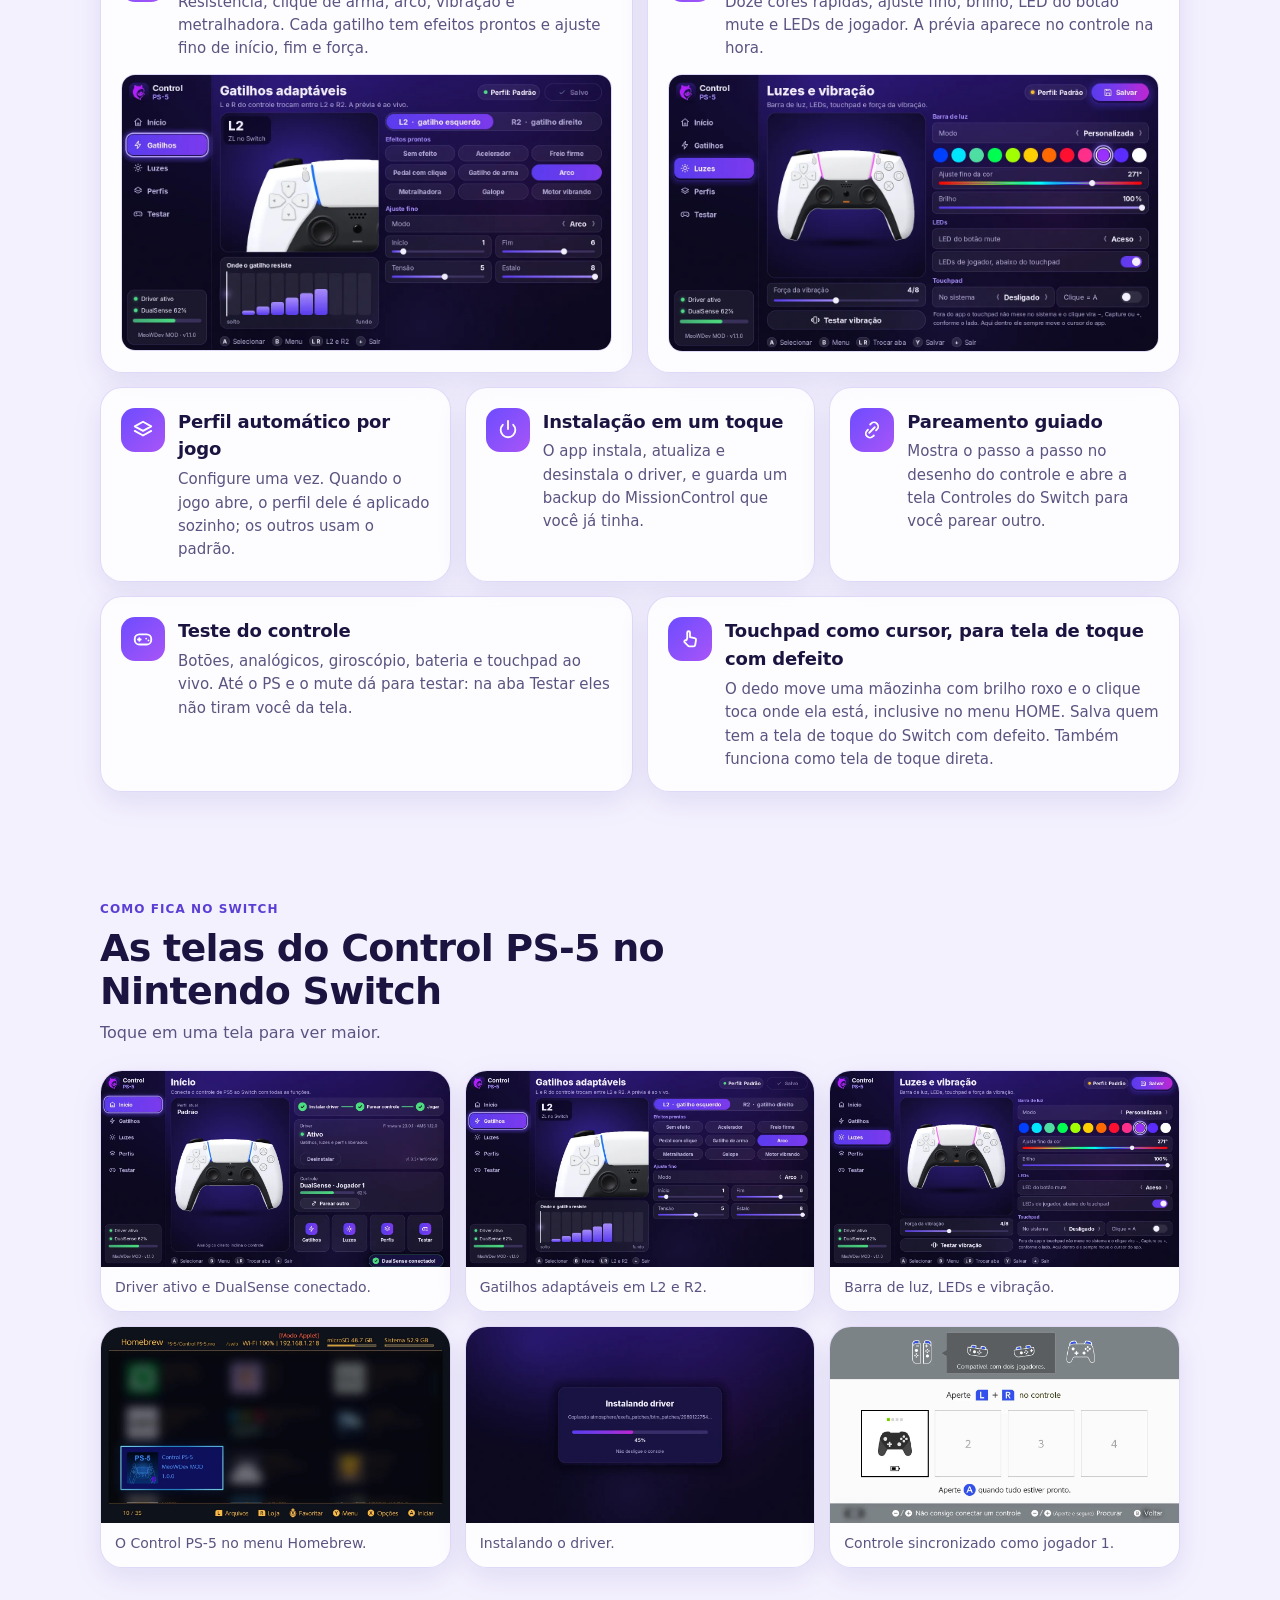
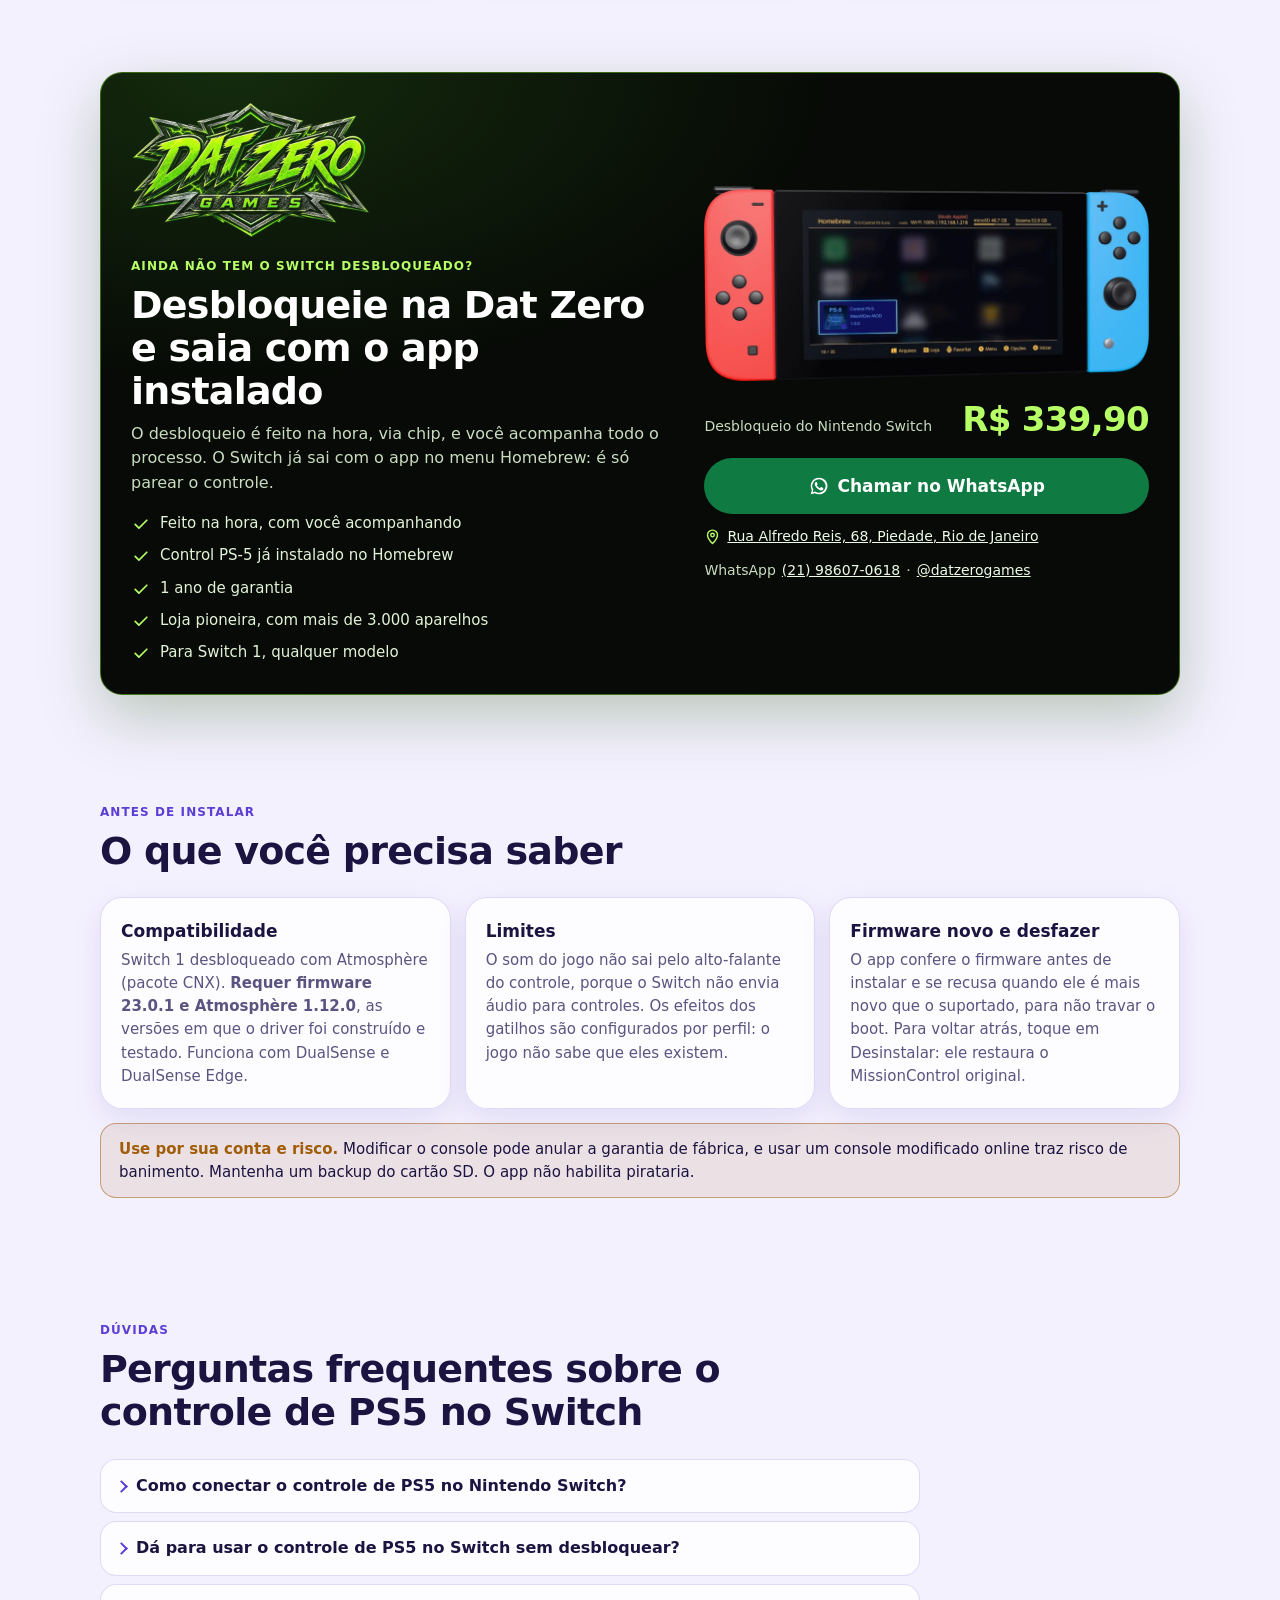
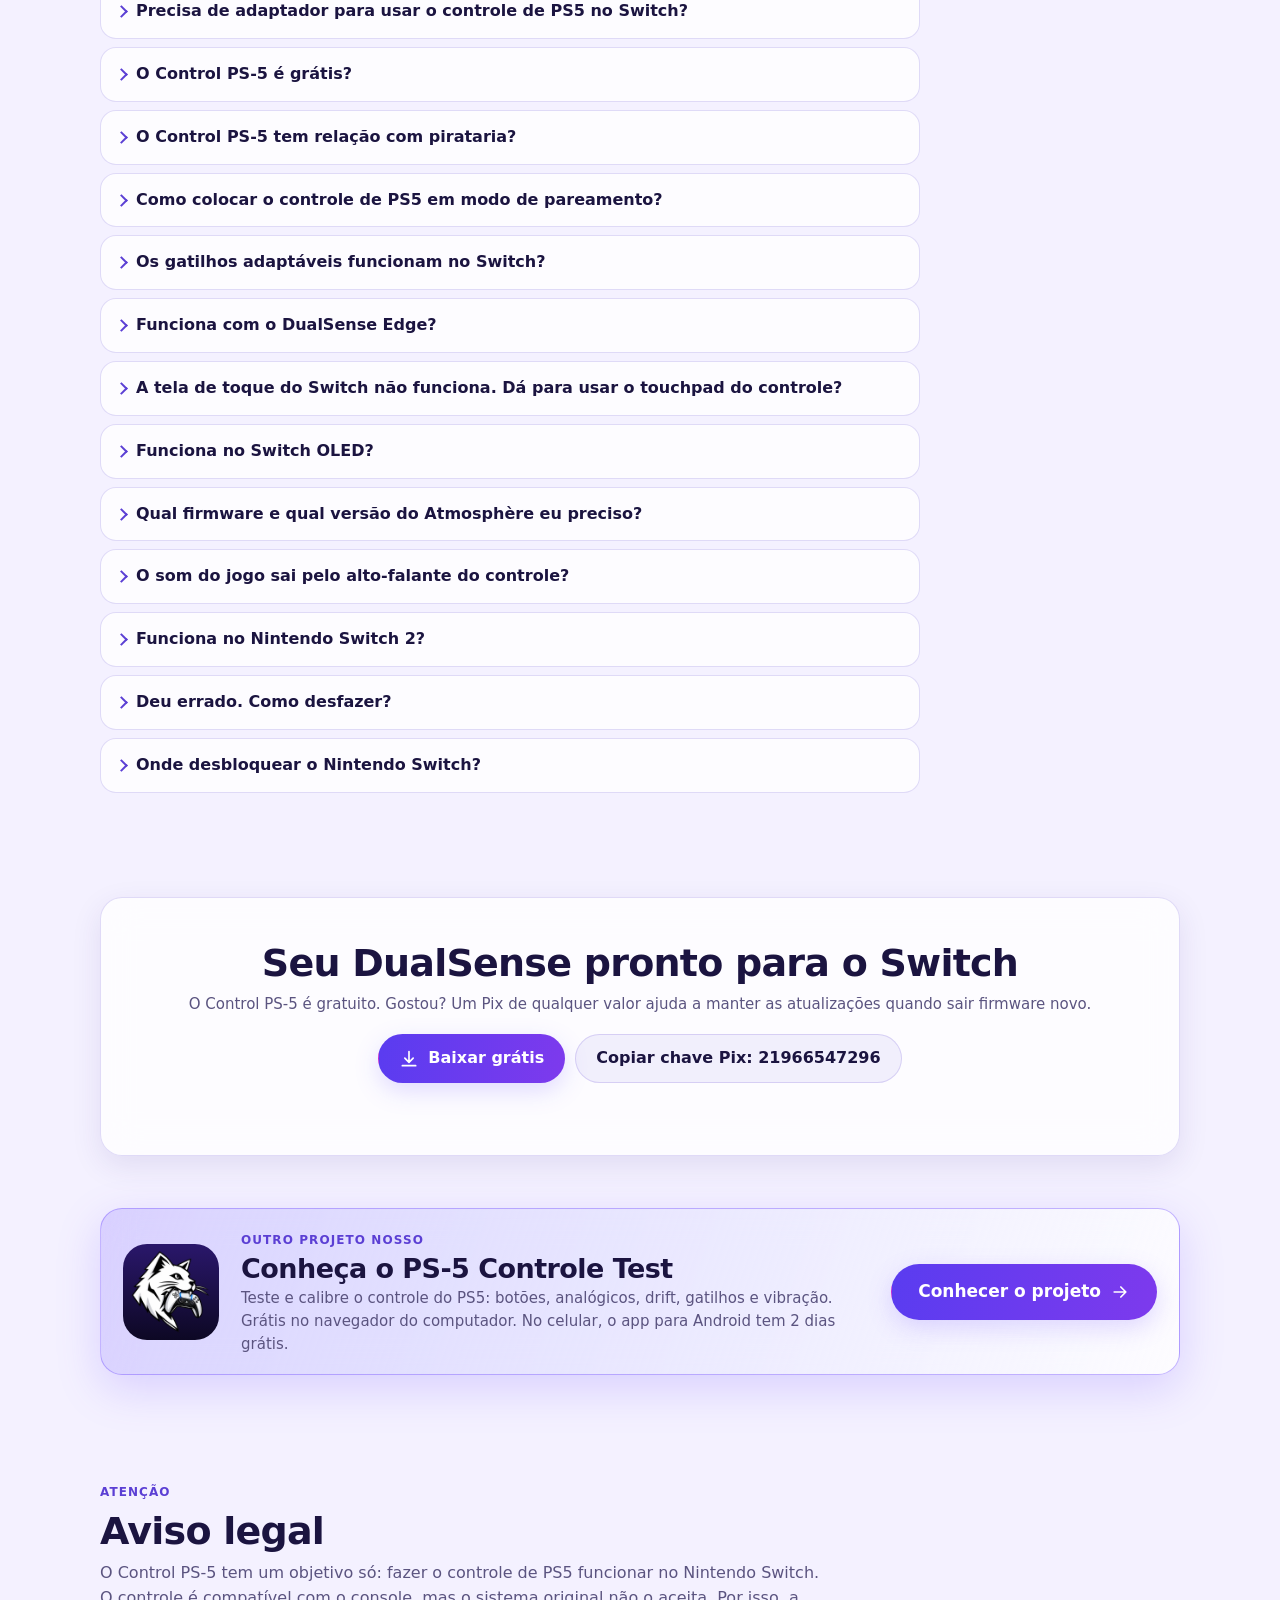
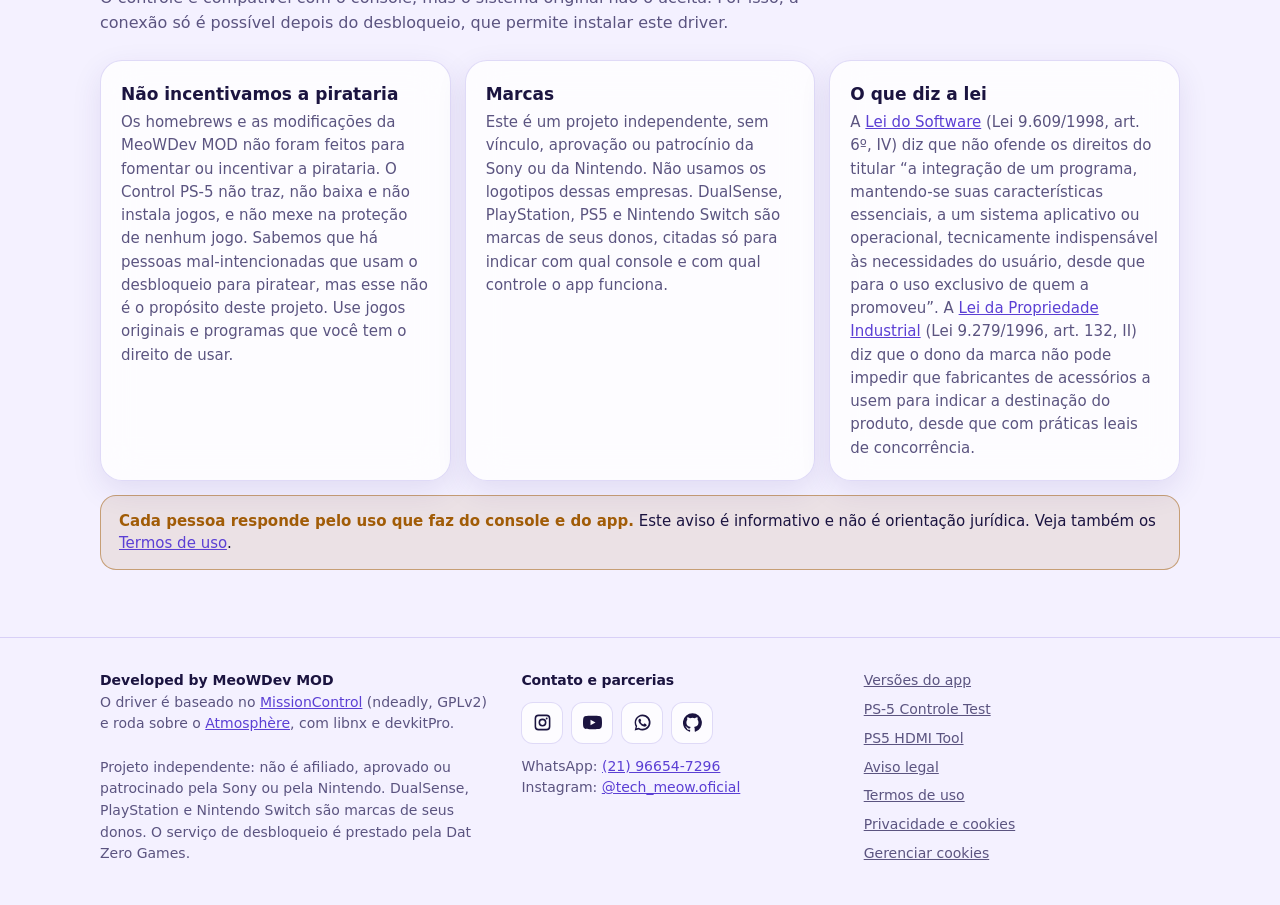
==== commit 4e5ba5c1: "Site em inglês, espanhol e russo (en/, es/, ru/), com menu de idioma e README em inglês - site-src/i" ====
--- a/index.html
+++ b/index.html
@@ -9,23 +9,23 @@
 <meta name="author" content="MeoWDev MOD">
 <meta name="robots" content="index,follow,max-image-preview:large,max-snippet:-1">
 <meta name="theme-color" content="#0c0920">
-<link rel="canonical" href="https://meowdev-mod.github.io/Control-PS-5/">
+<link rel="canonical" href="https://techmeow.app/Control-PS-5/">
 <link rel="icon" href="img/icon-192.png" type="image/png">
 <link rel="apple-touch-icon" href="img/icon-180.png">
 <meta property="og:type" content="website">
 <meta property="og:site_name" content="Control PS-5">
 <meta property="og:title" content="Como conectar o controle de PS5 no Nintendo Switch">
 <meta property="og:description" content="App grátis para Switch desbloqueado: pareia o DualSense por Bluetooth, sem adaptador, com gatilhos adaptáveis, barra de luz e perfil por jogo.">
-<meta property="og:image" content="https://meowdev-mod.github.io/Control-PS-5/img/og.jpg">
+<meta property="og:image" content="https://techmeow.app/Control-PS-5/img/og.jpg">
 <meta property="og:image:width" content="1200">
 <meta property="og:image:height" content="630">
 <meta property="og:image:alt" content="Nintendo Switch com o app Control PS-5 na tela e um controle de PS5 branco conectado, com a barra de luz acesa">
-<meta property="og:url" content="https://meowdev-mod.github.io/Control-PS-5/">
+<meta property="og:url" content="https://techmeow.app/Control-PS-5/">
 <meta property="og:locale" content="pt_BR">
 <meta name="twitter:card" content="summary_large_image">
 <meta name="twitter:title" content="Como conectar o controle de PS5 no Nintendo Switch">
 <meta name="twitter:description" content="App grátis para Switch desbloqueado: pareia o DualSense por Bluetooth, sem adaptador, com gatilhos adaptáveis, barra de luz e perfil por jogo.">
-<meta name="twitter:image" content="https://meowdev-mod.github.io/Control-PS-5/img/og.jpg">
+<meta name="twitter:image" content="https://techmeow.app/Control-PS-5/img/og.jpg">
 <meta name="twitter:image:alt" content="Nintendo Switch com o app Control PS-5 na tela e um controle de PS5 branco conectado, com a barra de luz acesa">
 <script type="application/ld+json">
 {
@@ -33,10 +33,10 @@
   "@graph": [
     {
       "@type": "Organization",
-      "@id": "https://meowdev-mod.github.io/Control-PS-5/#org",
+      "@id": "https://techmeow.app/Control-PS-5/#org",
       "name": "MeoWDev MOD",
-      "url": "https://meowdev-mod.github.io/Control-PS-5/",
-      "logo": "https://meowdev-mod.github.io/Control-PS-5/img/icon-512.png",
+      "url": "https://techmeow.app/Control-PS-5/",
+      "logo": "https://techmeow.app/Control-PS-5/img/icon-512.png",
       "sameAs": [
         "https://www.instagram.com/tech_meow.oficial",
         "https://www.youtube.com/@techmeow",
@@ -46,29 +46,29 @@
     {
       "@type": "WebSite",
       "name": "Control PS-5",
-      "url": "https://meowdev-mod.github.io/Control-PS-5/",
+      "url": "https://techmeow.app/Control-PS-5/",
       "inLanguage": "pt-BR",
       "publisher": {
-        "@id": "https://meowdev-mod.github.io/Control-PS-5/#org"
+        "@id": "https://techmeow.app/Control-PS-5/#org"
       },
-      "@id": "https://meowdev-mod.github.io/Control-PS-5/#site"
+      "@id": "https://techmeow.app/Control-PS-5/#site"
     },
     {
       "@type": "WebPage",
-      "@id": "https://meowdev-mod.github.io/Control-PS-5/#pagina",
-      "url": "https://meowdev-mod.github.io/Control-PS-5/",
+      "@id": "https://techmeow.app/Control-PS-5/#pagina",
+      "url": "https://techmeow.app/Control-PS-5/",
       "name": "Como conectar controle de PS5 no Nintendo Switch | Control PS-5",
       "description": "Conecte o controle de PS5 (DualSense) no Nintendo Switch desbloqueado por Bluetooth, sem adaptador. App grátis, com gatilhos adaptáveis, barra de luz e touchpad.",
       "inLanguage": "pt-BR",
       "isPartOf": {
-        "@id": "https://meowdev-mod.github.io/Control-PS-5/#site"
+        "@id": "https://techmeow.app/Control-PS-5/#site"
       },
       "about": {
-        "@id": "https://meowdev-mod.github.io/Control-PS-5/#app"
+        "@id": "https://techmeow.app/Control-PS-5/#app"
       },
       "primaryImageOfPage": {
         "@type": "ImageObject",
-        "url": "https://meowdev-mod.github.io/Control-PS-5/img/og.jpg",
+        "url": "https://techmeow.app/Control-PS-5/img/og.jpg",
         "width": 1200,
         "height": 630
       },
@@ -87,18 +87,18 @@
         "priceCurrency": "BRL"
       },
       "author": {
-        "@id": "https://meowdev-mod.github.io/Control-PS-5/#org"
+        "@id": "https://techmeow.app/Control-PS-5/#org"
       },
       "downloadUrl": "https://github.com/MeoWDev-MOD/Control-PS-5/releases/latest/download/Control-PS-5.zip",
-      "image": "https://meowdev-mod.github.io/Control-PS-5/img/og.jpg",
+      "image": "https://techmeow.app/Control-PS-5/img/og.jpg",
       "screenshot": [
-        "https://meowdev-mod.github.io/Control-PS-5/img/dualsense-conectado-no-nintendo-switch.webp",
-        "https://meowdev-mod.github.io/Control-PS-5/img/gatilhos-adaptaveis-do-dualsense-no-switch.webp",
-        "https://meowdev-mod.github.io/Control-PS-5/img/barra-de-luz-e-vibracao-do-dualsense-no-switch.webp"
+        "https://techmeow.app/Control-PS-5/img/dualsense-conectado-no-nintendo-switch.webp",
+        "https://techmeow.app/Control-PS-5/img/gatilhos-adaptaveis-do-dualsense-no-switch.webp",
+        "https://techmeow.app/Control-PS-5/img/barra-de-luz-e-vibracao-do-dualsense-no-switch.webp"
       ],
       "inLanguage": "pt-BR",
-      "@id": "https://meowdev-mod.github.io/Control-PS-5/#app",
-      "url": "https://meowdev-mod.github.io/Control-PS-5/",
+      "@id": "https://techmeow.app/Control-PS-5/#app",
+      "url": "https://techmeow.app/Control-PS-5/",
       "isAccessibleForFree": true,
       "softwareRequirements": "Nintendo Switch 1 desbloqueado, firmware 23.0.1 e Atmosphère 1.12.0",
       "datePublished": "2026-10-15",
@@ -119,7 +119,7 @@
       "@type": "HowTo",
       "name": "Como conectar o controle de PS5 no Nintendo Switch",
       "description": "Passo a passo para parear o DualSense em um Nintendo Switch desbloqueado usando o app gratuito Control PS-5.",
-      "image": "https://meowdev-mod.github.io/Control-PS-5/img/og.jpg",
+      "image": "https://techmeow.app/Control-PS-5/img/og.jpg",
       "supply": [
         {
           "@type": "HowToSupply",
@@ -146,21 +146,21 @@
           "position": 1,
           "name": "Coloque o app no cartão SD",
           "text": "Baixe e descompacte o Control PS-5 e copie a pasta para dentro da pasta switch do cartão SD, pelo DBI com cabo USB ou com o cartão no computador.",
-          "image": "https://meowdev-mod.github.io/Control-PS-5/img/menu-homebrew-com-control-ps5-no-nintendo-switch.webp"
+          "image": "https://techmeow.app/Control-PS-5/img/menu-homebrew-com-control-ps5-no-nintendo-switch.webp"
         },
         {
           "@type": "HowToStep",
           "position": 2,
           "name": "Instale o driver",
           "text": "Abra o Control PS-5 no menu Homebrew e, na tela Início, toque no botão roxo Instalar driver. Quando terminar, reinicie o Switch.",
-          "image": "https://meowdev-mod.github.io/Control-PS-5/img/app-control-ps5-instalar-driver-dualsense.webp"
+          "image": "https://techmeow.app/Control-PS-5/img/app-control-ps5-instalar-driver-dualsense.webp"
         },
         {
           "@type": "HowToStep",
           "position": 3,
           "name": "Toque em Parear controle",
           "text": "Abra o app de novo, toque em Parear controle e, na tela Controles, escolha Mudar ordem ou modo de segurar.",
-          "image": "https://meowdev-mod.github.io/Control-PS-5/img/tela-controles-do-nintendo-switch-mudar-ordem.webp"
+          "image": "https://techmeow.app/Control-PS-5/img/tela-controles-do-nintendo-switch-mudar-ordem.webp"
         },
         {
           "@type": "HowToStep",
@@ -173,14 +173,14 @@
           "position": 5,
           "name": "Aperte L1 e R1 juntos",
           "text": "Na tela Aperte L + R, aperte L1 e R1 juntos. Quando sincronizar, um controle preto aparece na tela e as barras de luz ficam acesas, sem piscar.",
-          "image": "https://meowdev-mod.github.io/Control-PS-5/img/aperte-l-e-r-para-sincronizar-controle-ps5-no-switch.webp"
+          "image": "https://techmeow.app/Control-PS-5/img/aperte-l-e-r-para-sincronizar-controle-ps5-no-switch.webp"
         },
         {
           "@type": "HowToStep",
           "position": 6,
           "name": "Configure o controle",
           "text": "Volte ao app e ajuste gatilhos, luzes e perfis do jeito que quiser.",
-          "image": "https://meowdev-mod.github.io/Control-PS-5/img/dualsense-conectado-no-nintendo-switch.webp"
+          "image": "https://techmeow.app/Control-PS-5/img/dualsense-conectado-no-nintendo-switch.webp"
         }
       ]
     },
@@ -319,6 +319,34 @@
 <style>:root{--pt-logo:url(img/logo-gato-control-ps5.webp)}.webtit{display:block;font-size:clamp(20px,2.4vw,27px);line-height:1.14;letter-spacing:-.02em;font-weight:800;margin:2px 0}</style>
 <link rel="preload" as="image" href="img/controle-de-ps5-conectado-no-nintendo-switch-3d.webp" fetchpriority="high">
 <link rel="stylesheet" href="css/site.css">
+<!--i18n:head-->
+<link rel="alternate" hreflang="pt-BR" href="https://techmeow.app/Control-PS-5/">
+<link rel="alternate" hreflang="en" href="https://techmeow.app/Control-PS-5/en/">
+<link rel="alternate" hreflang="es" href="https://techmeow.app/Control-PS-5/es/">
+<link rel="alternate" hreflang="ru" href="https://techmeow.app/Control-PS-5/ru/">
+<link rel="alternate" hreflang="x-default" href="https://techmeow.app/Control-PS-5/">
+<style>.i18n-menu{position:relative;display:inline-flex;flex:none}.i18n-btn{display:inline-flex;align-items:center;gap:6px;min-height:40px;padding:0 12px;border-radius:99px;border:1px solid var(--line,rgba(127,127,127,.35));background:var(--surface2,transparent);color:inherit;font:inherit;font-size:13px;font-weight:700;letter-spacing:.04em;cursor:pointer}.i18n-btn:hover{border-color:currentColor}.i18n-lista{position:absolute;right:0;top:calc(100% + 8px);z-index:200;list-style:none;margin:0;padding:6px;min-width:176px;border-radius:14px;border:1px solid var(--line,rgba(127,127,127,.35));background:var(--surface,#16122c);box-shadow:0 18px 40px rgba(0,0,0,.35)}.i18n-lista a{display:flex;align-items:center;gap:10px;padding:9px 10px;border-radius:9px;color:inherit;text-decoration:none;font-size:14px;font-weight:600}.i18n-lista a b{font-size:11px;letter-spacing:.06em;opacity:.65;width:22px}.i18n-lista a:hover,.i18n-lista a:focus-visible{background:var(--surface2,rgba(127,127,127,.15))}.i18n-lista a[aria-current]{color:var(--accent,#a78bfa)}.i18n-sug{position:absolute;right:0;top:calc(100% + 8px);z-index:199;display:flex;align-items:center;gap:8px;white-space:nowrap;padding:8px 8px 8px 14px;border-radius:99px;font-size:13px;font-weight:600;border:1px solid var(--line,rgba(127,127,127,.35));background:var(--surface,#16122c);box-shadow:0 14px 34px rgba(0,0,0,.35)}.i18n-sug a{padding:6px 12px;border-radius:99px;background:var(--accent,#7c5cff);color:#fff;text-decoration:none}.i18n-sug button{border:0;background:none;color:inherit;font:inherit;font-size:16px;line-height:1;padding:4px 6px;cursor:pointer;opacity:.7}.i18n-sug.m{position:fixed;left:12px;right:12px;top:calc(76px + env(safe-area-inset-top));z-index:60;justify-content:space-between;white-space:normal}</style>
+<script>(function(){var A="pt",M={"pt": "./", "en": "en/", "es": "es/", "ru": "ru/"},S={"pt": ["Ler esta página em português?", "Abrir"], "en": ["Read this page in English?", "Open"], "es": ["¿Leer esta página en español?", "Abrir"], "ru": ["Открыть эту страницу на русском?", "Открыть"]},K="techmeow.lang";
+function salva(l){try{localStorage.setItem(K,l)}catch(e){}}
+var p=null;try{p=localStorage.getItem(K)}catch(e){}
+if(p&&p!==A&&M[p]){location.replace(M[p]+location.search+location.hash);return}
+document.addEventListener("DOMContentLoaded",function(){var m=document.querySelector("[data-i18n-menu]");if(!m)return;
+var b=m.querySelector(".i18n-btn"),l=m.querySelector(".i18n-lista");
+function abre(v){l.hidden=!v;b.setAttribute("aria-expanded",v?"true":"false")}
+b.addEventListener("click",function(e){e.stopPropagation();var s=document.querySelector(".i18n-sug");if(s)s.remove();abre(l.hidden)});
+document.addEventListener("click",function(e){if(!m.contains(e.target))abre(false)});
+document.addEventListener("keydown",function(e){if(e.key==="Escape"){abre(false);b.focus()}});
+m.querySelectorAll("a[data-lang]").forEach(function(a){a.addEventListener("click",function(e){salva(a.dataset.lang);
+e.preventDefault();location.href=a.getAttribute("href")+location.hash})});
+if(p)return;var n=((navigator.languages&&navigator.languages[0])||navigator.language||"").toLowerCase().slice(0,2);
+var q=M[n]?n:(n&&n!=="pt"?"en":null);if(!q||q===A||!M[q])return;
+var s=document.createElement("div");s.className="i18n-sug";s.setAttribute("role","status");s.lang=q;
+s.innerHTML='<span></span><a></a><button type="button" aria-label="×">×</button>';
+s.querySelector("span").textContent=S[q][0];var a=s.querySelector("a");a.textContent=S[q][1];a.href=M[q];
+a.addEventListener("click",function(){salva(q)});
+s.querySelector("button").addEventListener("click",function(){salva(A);s.remove()});
+if(matchMedia("(max-width:600px)").matches){s.classList.add("m");document.body.appendChild(s)}else m.appendChild(s)})})();</script>
+<!--/i18n:head-->
 </head>
 <body>
 <svg width="0" height="0" style="position:absolute" aria-hidden="true">
@@ -342,6 +370,7 @@
 <header class="top"><div class="wrap">
   <a class="brand" href="./"><img src="img/icon-192.png" width="38" height="38" alt=""><span>Control PS-5</span></a>
   <nav class="links" aria-label="Seções"><a href="#como-conectar">Como conectar</a><a href="#recursos">Recursos</a><a href="#telas">Telas</a><a href="#desbloqueio">Desbloqueio</a><a href="#duvidas">Dúvidas</a></nav>
+  <!--i18n:menu--><div class="i18n-menu" data-i18n-menu><button type="button" class="i18n-btn" aria-haspopup="true" aria-expanded="false" aria-label="Idioma: Português" title="Idioma"><svg viewBox="0 0 24 24" width="18" height="18" fill="none" stroke="currentColor" stroke-width="2" aria-hidden="true"><circle cx="12" cy="12" r="9"/><path d="M3 12h18M12 3c2.6 2.8 3.9 5.8 3.9 9s-1.3 6.2-3.9 9c-2.6-2.8-3.9-5.8-3.9-9s1.3-6.2 3.9-9z"/></svg><span>PT</span></button><ul class="i18n-lista" hidden><li><a href="./" hreflang="pt-BR" lang="pt-BR" data-lang="pt" aria-current="true"><b>PT</b>Português</a></li><li><a href="en/" hreflang="en" lang="en" data-lang="en"><b>EN</b>English</a></li><li><a href="es/" hreflang="es" lang="es" data-lang="es"><b>ES</b>Español</a></li><li><a href="ru/" hreflang="ru" lang="ru" data-lang="ru"><b>RU</b>Русский</a></li></ul></div><!--/i18n:menu-->
   <button class="iconbtn" id="themeBtn" aria-label="Mudar entre claro e escuro" title="Mudar entre claro e escuro">
     <svg class="i-moon" viewBox="0 0 24 24" fill="none" stroke="currentColor" stroke-width="2" aria-hidden="true"><path d="M21 12.8A9 9 0 1 1 11.2 3a7 7 0 0 0 9.8 9.8z"/></svg>
     <svg class="i-sun" viewBox="0 0 24 24" fill="none" stroke="currentColor" stroke-width="2" aria-hidden="true"><circle cx="12" cy="12" r="4.5"/><path d="M12 1.5v2.5M12 20v2.5M4.6 4.6l1.8 1.8M17.6 17.6l1.8 1.8M1.5 12H4M20 12h2.5M4.6 19.4l1.8-1.8M17.6 6.4l1.8-1.8"/></svg>
@@ -547,7 +576,7 @@
   <section class="sec outros" id="outros-projetos" aria-labelledby="tituloOutros"><div class="card spot projeto">
     <div class="selo" aria-hidden="true"><img src="img/logo-ps5-controle-test.webp" width="380" height="380" loading="lazy" alt=""></div>
     <div><span class="kick">Outro projeto nosso</span><h2 id="tituloOutros">Conheça o PS-5 Controle Test</h2><p>Teste e calibre o controle do PS5: botões, analógicos, drift, gatilhos e vibração. Grátis no navegador do computador. No celular, o app para Android tem 2 dias grátis.</p></div>
-    <a class="b p magnetic" style="min-height:56px;font-size:17px;padding-inline:26px" href="https://meowdev-mod.github.io/ps5-controle-test/" target="_blank" rel="noopener" aria-label="Conhecer o projeto PS-5 Controle Test"><span>Conhecer o projeto</span><svg class="i"><use href="#i-arrow"/></svg></a>
+    <a class="b p magnetic" style="min-height:56px;font-size:17px;padding-inline:26px" href="https://techmeow.app/ps5-controle-test/" target="_blank" rel="noopener" aria-label="Conhecer o projeto PS-5 Controle Test"><span>Conhecer o projeto</span><svg class="i"><use href="#i-arrow"/></svg></a>
   </div></section>
   <section class="sec" id="aviso-legal" aria-labelledby="tituloLegal">
     <div class="h"><span class="kick">Atenção</span><h2 id="tituloLegal">Aviso legal</h2><p>O Control PS-5 tem um objetivo só: fazer o controle de PS5 funcionar no Nintendo Switch. O controle é compatível com o console, mas o sistema original não o aceita. Por isso, a conexão só é possível depois do desbloqueio, que permite instalar este driver.</p></div>
@@ -573,7 +602,7 @@
     WhatsApp: <a href="https://wa.me/5521966547296" target="_blank" rel="noopener">(21) 96654-7296</a><br>Instagram: <a href="https://www.instagram.com/tech_meow.oficial" target="_blank" rel="noopener">@tech_meow.oficial</a>
   </div>
   <div class="flinks">
-    <a href="https://github.com/MeoWDev-MOD/Control-PS-5/releases">Versões do app</a><a href="https://meowdev-mod.github.io/ps5-controle-test/">PS-5 Controle Test</a><a href="https://meowdev-mod.github.io/ps5-hdmi-tool/">PS5 HDMI Tool</a><a href="#aviso-legal">Aviso legal</a><a href="termos/">Termos de uso</a><a href="privacidade/">Privacidade e cookies</a><a href="#" data-ck-manage>Gerenciar cookies</a>
+    <a href="https://github.com/MeoWDev-MOD/Control-PS-5/releases">Versões do app</a><a href="https://techmeow.app/ps5-controle-test/">PS-5 Controle Test</a><a href="https://techmeow.app/ps5-hdmi-tool/">PS5 HDMI Tool</a><a href="#aviso-legal">Aviso legal</a><a href="termos/">Termos de uso</a><a href="privacidade/">Privacidade e cookies</a><a href="#" data-ck-manage>Gerenciar cookies</a>
   </div>
 </div></footer>
 
--- a/css/site.css
+++ b/css/site.css
@@ -119,6 +119,7 @@
 .stage3d.pronto .poster{opacity:0}
 .ribbon{position:absolute;overflow:hidden;width:150px;height:150px;top:-10px;left:-10px;display:flex;align-items:center;justify-content:center;z-index:3;pointer-events:none}
 .ribbon::before{content:"Grátis";position:absolute;width:150%;height:40px;background-image:linear-gradient(45deg,#ff9d0a 0%,#ffc14a 51%,#ff9d0a 100%);transform:rotate(-45deg) translateY(-20px);display:flex;align-items:center;justify-content:center;color:#2b1a00;font-weight:800;letter-spacing:.1em;text-transform:uppercase;font-size:14px;box-shadow:0 5px 10px rgba(0,0,0,.23)}
+html[lang="en"] .ribbon::before{content:"Free"}html[lang="es"] .ribbon::before{content:"Gratis"}html[lang="ru"] .ribbon::before{content:"Бесплатно";font-size:12px}
 .ribbon::after{content:"";position:absolute;width:10px;height:10px;bottom:0;left:0;z-index:-1;box-shadow:140px -140px #b86a00;background-image:linear-gradient(45deg,#d17a00 0%,#ffb01f 51%,#d17a00 100%)}
 
 /* controle ao vivo, embaixo do modelo */
